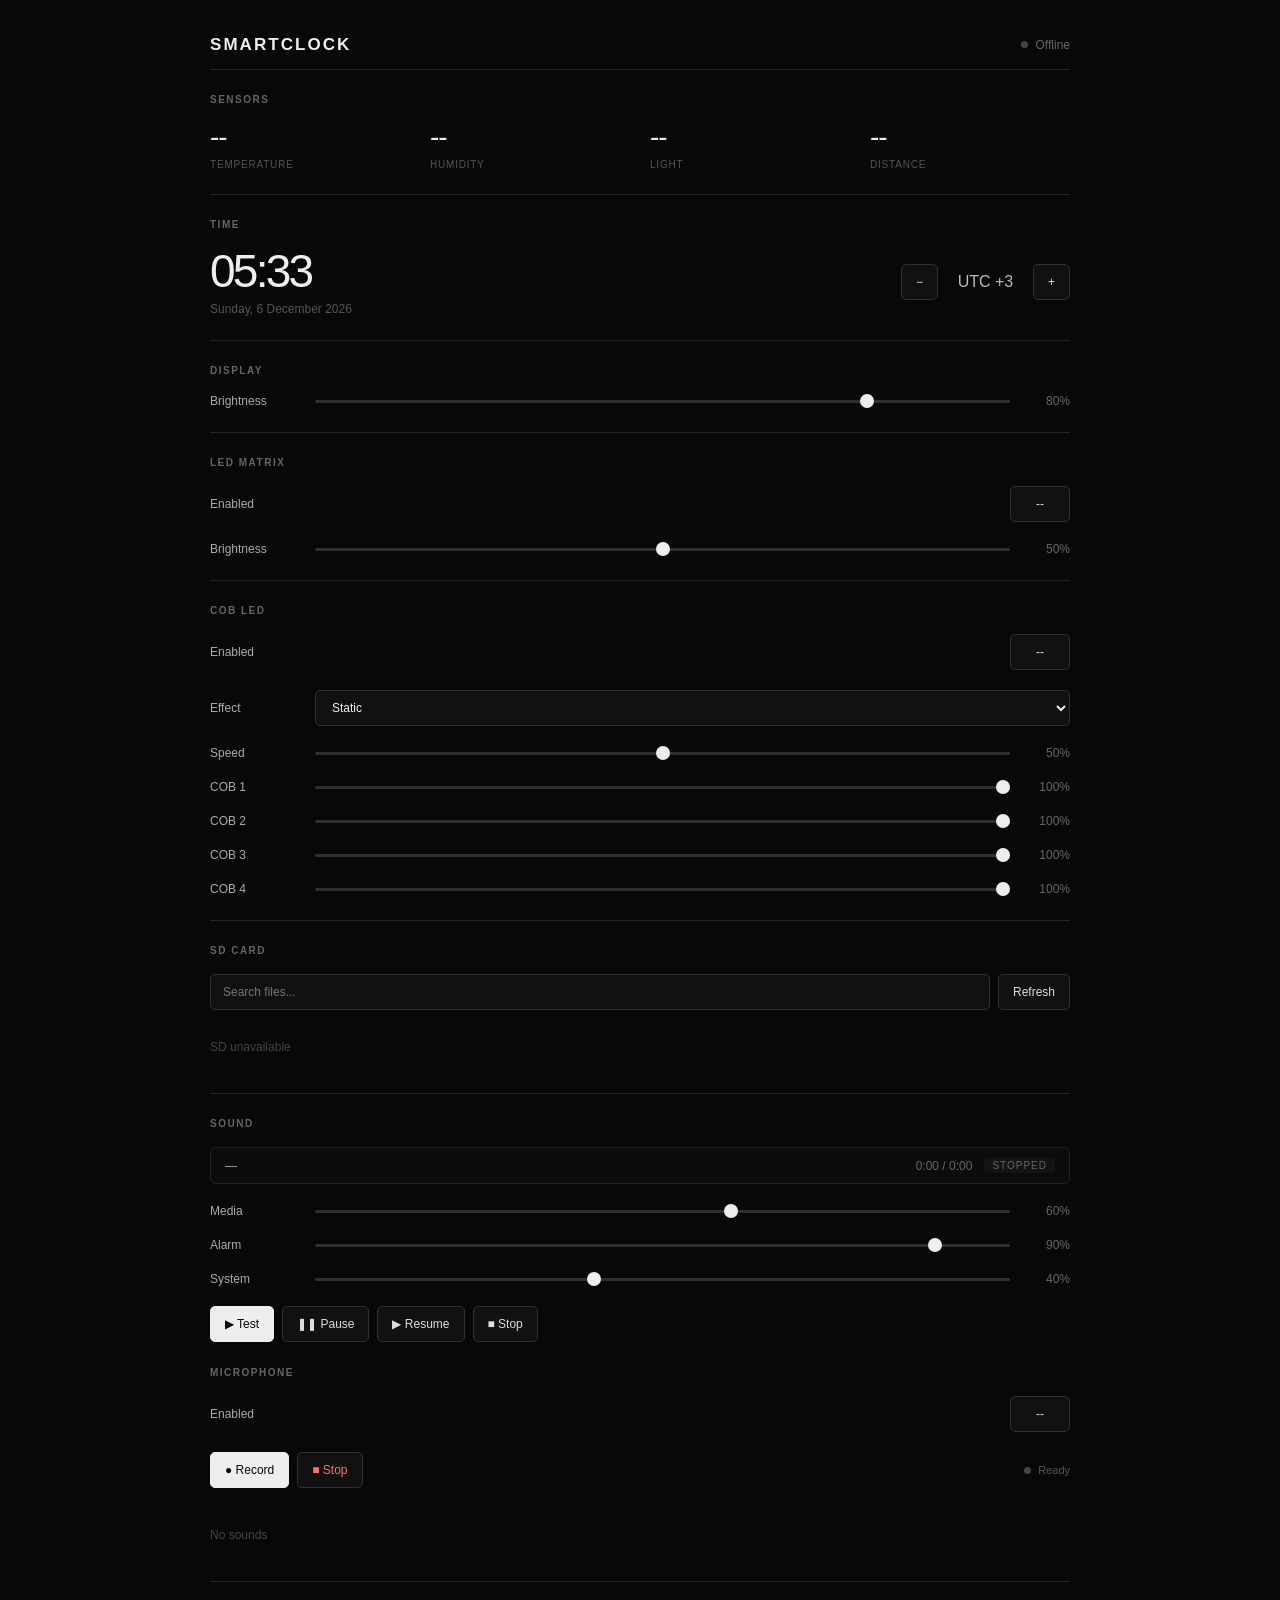
==== data/index.html @ a80a5d84 "выф" ====
<!DOCTYPE html>
<html lang="ru">

<head>
    <meta charset="UTF-8">
    <meta name="viewport" content="width=device-width, initial-scale=1.0">
    <title>SmartClock</title>

    <style>
        * { box-sizing: border-box; }

        html, body {
            margin: 0;
            padding: 0;
            min-height: 100%;
            background: #080808;
            color: #eee;
            font-family: Arial, Helvetica, sans-serif;
        }

        body { min-height: 100vh; }

        .page {
            width: 100%;
            max-width: 900px;
            margin: 0 auto;
            padding: 20px 20px 50px;
        }

        /* HEADER */

        .header {
            height: 50px;
            display: flex;
            align-items: center;
            justify-content: space-between;
            border-bottom: 1px solid #242424;
        }

        .logo {
            font-size: 17px;
            font-weight: 600;
            letter-spacing: 0.12em;
        }

        .connection {
            display: flex;
            align-items: center;
            gap: 8px;
            color: #666;
            font-size: 12px;
        }

        .connection-dot {
            width: 7px;
            height: 7px;
            border-radius: 50%;
            background: #444;
            transition: background 0.2s;
        }

        .connection-dot.online { background: #54d88a; }

        /* SECTIONS */

        .section {
            padding: 24px 0;
            border-bottom: 1px solid #242424;
        }

        .section-title {
            margin-bottom: 18px;
            color: #666;
            font-size: 10px;
            font-weight: 600;
            letter-spacing: 0.15em;
            text-transform: uppercase;
        }

        /* SENSORS */

        .sensors {
            display: grid;
            grid-template-columns: repeat(4, 1fr);
            gap: 20px;
        }

        .sensor-value {
            font-size: 28px;
            line-height: 1;
            font-weight: 400;
            letter-spacing: -0.04em;
        }

        .sensor-label {
            margin-top: 8px;
            color: #555;
            font-size: 10px;
            letter-spacing: 0.08em;
            text-transform: uppercase;
        }

        /* TIME */

        .time-container {
            display: flex;
            align-items: center;
            justify-content: space-between;
            gap: 30px;
        }

        .time {
            font-size: 46px;
            line-height: 1;
            font-weight: 300;
            letter-spacing: -0.06em;
        }

        .date {
            margin-top: 8px;
            color: #555;
            font-size: 12px;
        }

        .timezone {
            display: flex;
            align-items: center;
            gap: 10px;
        }

        .timezone-value {
            width: 75px;
            text-align: center;
            font-size: 16px;
            color: #bbb;
        }

        /* BUTTONS */

        button {
            height: 36px;
            padding: 0 14px;
            border: 1px solid #303030;
            border-radius: 5px;
            background: #111;
            color: #ddd;
            font-size: 12px;
            cursor: pointer;
            transition: background 0.15s, border-color 0.15s;
        }

        button:hover { background: #181818; border-color: #444; }
        button:active { background: #222; }

        button.primary {
            background: #eee;
            border-color: #eee;
            color: #080808;
        }
        button.primary:hover { background: #d4d4d4; }

        button.danger { color: #ff7070; }

        button.toggle {
            min-width: 60px;
        }

        button.toggle.on {
            background: #1e3a24;
            border-color: #2c5a37;
            color: #7fe0a3;
        }

        /* RANGE */

        .range-row {
            display: flex;
            align-items: center;
            gap: 15px;
            margin-bottom: 20px;
        }

        .range-row:last-child { margin-bottom: 0; }

        .range-label {
            width: 90px;
            flex-shrink: 0;
            color: #aaa;
            font-size: 12px;
        }

        .range-value {
            width: 45px;
            text-align: right;
            color: #666;
            font-size: 12px;
        }

        input[type="range"] {
            flex: 1;
            width: 100%;
            height: 3px;
            margin: 0;
            padding: 0;
            appearance: none;
            -webkit-appearance: none;
            background: #303030;
            border-radius: 2px;
            outline: none;
        }

        input[type="range"]::-webkit-slider-thumb {
            appearance: none;
            -webkit-appearance: none;
            width: 14px;
            height: 14px;
            border: none;
            border-radius: 50%;
            background: #eee;
            cursor: pointer;
        }

        input[type="range"]::-moz-range-thumb {
            width: 14px;
            height: 14px;
            border: none;
            border-radius: 50%;
            background: #eee;
            cursor: pointer;
        }

        /* SELECT */

        select {
            flex: 1;
            height: 36px;
            padding: 0 12px;
            border: 1px solid #303030;
            border-radius: 5px;
            outline: none;
            background: #111;
            color: #eee;
            font-size: 12px;
            cursor: pointer;
        }

        select:hover { border-color: #444; }
        select:focus { border-color: #555; }

        /* SWITCH ROW */

        .switch-row {
            display: flex;
            align-items: center;
            justify-content: space-between;
            margin-bottom: 20px;
        }

        .switch-label {
            color: #aaa;
            font-size: 12px;
        }

        /* SD */

        .sd-search {
            display: flex;
            gap: 8px;
            margin-bottom: 15px;
        }

        input[type="text"] {
            flex: 1;
            height: 36px;
            padding: 0 12px;
            border: 1px solid #303030;
            border-radius: 5px;
            outline: none;
            background: #111;
            color: #eee;
            font-size: 12px;
        }

        input[type="text"]:focus { border-color: #555; }

        .file-list {
            max-height: 320px;
            overflow-y: auto;
        }

        .file {
            display: flex;
            align-items: center;
            justify-content: space-between;
            min-height: 38px;
            border-bottom: 1px solid #181818;
        }
        .file:last-child { border-bottom: none; }

        .file-path {
            overflow: hidden;
            text-overflow: ellipsis;
            white-space: nowrap;
            color: #aaa;
            font-size: 12px;
        }

        .file-size {
            flex-shrink: 0;
            margin-left: 10px;
            color: #444;
            font-size: 10px;
        }

        /* SOUND */

        .sound-buttons {
            display: flex;
            align-items: center;
            gap: 8px;
            margin-bottom: 25px;
        }

        .record-status {
            display: flex;
            align-items: center;
            margin-left: auto;
            color: #555;
            font-size: 11px;
        }

        .record-dot {
            width: 7px;
            height: 7px;
            margin-right: 7px;
            border-radius: 50%;
            background: #444;
        }

        .record-status.recording { color: #ff6b6b; }
        .record-status.recording .record-dot { background: #ff4d4d; }

        .audio-list {
            display: flex;
            flex-direction: column;
        }

        .audio-row {
            display: flex;
            align-items: center;
            gap: 10px;
            min-height: 45px;
            border-bottom: 1px solid #181818;
        }

        .audio-name {
            flex: 1;
            overflow: hidden;
            text-overflow: ellipsis;
            white-space: nowrap;
            color: #aaa;
            font-size: 12px;
        }

        .audio-play {
            width: 38px;
            padding: 0;
        }

        /* PLAYER STATUS */

        .player-status {
            display: flex;
            align-items: center;
            justify-content: space-between;
            margin-bottom: 20px;
            padding: 10px 14px;
            border: 1px solid #222;
            border-radius: 5px;
            background: #0c0c0c;
            font-size: 12px;
        }

        .player-track {
            flex: 1;
            overflow: hidden;
            text-overflow: ellipsis;
            white-space: nowrap;
            color: #aaa;
        }

        .player-time {
            flex-shrink: 0;
            margin-left: 12px;
            color: #666;
            font-variant-numeric: tabular-nums;
        }

        .player-state {
            flex-shrink: 0;
            margin-left: 12px;
            padding: 2px 8px;
            border-radius: 3px;
            font-size: 10px;
            text-transform: uppercase;
            letter-spacing: 0.1em;
        }

        .player-state.playing    { color: #7fe0a3; background: #16281b; }
        .player-state.paused     { color: #ffd479; background: #2a2415; }
        .player-state.fading_out { color: #ff9b6b; background: #2a1d15; }
        .player-state.stopped    { color: #666;    background: #141414; }

        /* EMPTY */

        .empty {
            padding: 15px 0;
            color: #444;
            font-size: 12px;
        }

        /* MESSAGE */

        .message {
            position: fixed;
            left: 50%;
            bottom: 20px;
            z-index: 100;
            transform: translate(-50%, 20px);
            padding: 9px 14px;
            border: 1px solid #303030;
            border-radius: 5px;
            background: #111;
            color: #ccc;
            font-size: 12px;
            opacity: 0;
            pointer-events: none;
            transition: opacity 0.2s, transform 0.2s;
        }

        .message.show {
            opacity: 1;
            transform: translate(-50%, 0);
        }

        /* MOBILE */

        @media (max-width: 650px) {
            .page { padding: 15px 15px 40px; }
            .sensors { grid-template-columns: repeat(2, 1fr); gap: 22px; }
            .time-container {
                align-items: flex-start;
                flex-direction: column;
                gap: 20px;
            }
            .timezone { width: 100%; }
            .timezone-value { flex: 1; }
            .time { font-size: 40px; }
        }

        @media (max-width: 400px) {
            .sensor-value { font-size: 25px; }
        }
    </style>
</head>

<body>

<div class="page">

    <!-- HEADER -->
    <header class="header">
        <div class="logo">SMARTCLOCK</div>
        <div class="connection">
            <span id="connectionDot" class="connection-dot"></span>
            <span id="connectionText">Connecting</span>
        </div>
    </header>

    <!-- SENSORS -->
    <section class="section">
        <div class="section-title">Sensors</div>
        <div class="sensors">
            <div>
                <div id="temperature" class="sensor-value">--</div>
                <div class="sensor-label">Temperature</div>
            </div>
            <div>
                <div id="humidity" class="sensor-value">--</div>
                <div class="sensor-label">Humidity</div>
            </div>
            <div>
                <div id="light" class="sensor-value">--</div>
                <div class="sensor-label">Light</div>
            </div>
            <div>
                <div id="distance" class="sensor-value">--</div>
                <div class="sensor-label">Distance</div>
            </div>
        </div>
    </section>

    <!-- TIME -->
    <section class="section">
        <div class="section-title">Time</div>
        <div class="time-container">
            <div>
                <div id="time" class="time">--:--</div>
                <div id="date" class="date">---</div>
            </div>
            <div class="timezone">
                <button onclick="changeTimezone(-1)">−</button>
                <div id="timezone" class="timezone-value">UTC +3</div>
                <button onclick="changeTimezone(1)">+</button>
            </div>
        </div>
    </section>

    <!-- DISPLAY -->
    <section class="section">
        <div class="section-title">Display</div>

        <div class="range-row">
            <div class="range-label">Brightness</div>
            <input id="brightness"
                   type="range" min="0" max="100" value="80"
                   oninput="changeBrightness(this.value)">
            <div id="brightness_value" class="range-value">80%</div>
        </div>
    </section>

    <!-- LED MATRIX -->
    <section class="section">
        <div class="section-title">LED Matrix</div>

        <div class="switch-row">
            <div class="switch-label">Enabled</div>
            <button id="mx_on" class="toggle" onclick="toggleMatrix()">--</button>
        </div>

        <div class="range-row">
            <div class="range-label">Brightness</div>
            <input id="mx_br" type="range" min="0" max="100" value="50"
                   oninput="changeMatrixBrightness(this.value)">
            <div id="mx_br_value" class="range-value">50%</div>
        </div>
    </section>

    <!-- COB LED -->
    <section class="section">
        <div class="section-title">COB LED</div>

        <div class="switch-row">
            <div class="switch-label">Enabled</div>
            <button id="cob_on" class="toggle" onclick="toggleCob()">--</button>
        </div>

        <div class="range-row">
            <div class="range-label">Effect</div>
            <select id="cob_eff" onchange="changeCobEffect(this.value)">
                <option value="0">Static</option>
                <option value="1">Breath</option>
                <option value="2">Strobe</option>
                <option value="3">Wave</option>
            </select>
        </div>

        <div class="range-row">
            <div class="range-label">Speed</div>
            <input id="cob_spd" type="range" min="0" max="100" value="50"
                   oninput="changeCobSpeed(this.value)">
            <div id="cob_spd_value" class="range-value">50%</div>
        </div>

        <div class="range-row">
            <div class="range-label">COB 1</div>
            <input id="cob1" type="range" min="0" max="100" value="100"
                   oninput="changeCobBrightness(1, this.value)">
            <div id="cob1_value" class="range-value">100%</div>
        </div>

        <div class="range-row">
            <div class="range-label">COB 2</div>
            <input id="cob2" type="range" min="0" max="100" value="100"
                   oninput="changeCobBrightness(2, this.value)">
            <div id="cob2_value" class="range-value">100%</div>
        </div>

        <div class="range-row">
            <div class="range-label">COB 3</div>
            <input id="cob3" type="range" min="0" max="100" value="100"
                   oninput="changeCobBrightness(3, this.value)">
            <div id="cob3_value" class="range-value">100%</div>
        </div>

        <div class="range-row">
            <div class="range-label">COB 4</div>
            <input id="cob4" type="range" min="0" max="100" value="100"
                   oninput="changeCobBrightness(4, this.value)">
            <div id="cob4_value" class="range-value">100%</div>
        </div>
    </section>

    <!-- SD -->
    <section class="section">
        <div class="section-title">SD Card</div>

        <div class="sd-search">
            <input id="searchInput" type="text" placeholder="Search files..."
                   oninput="filterFiles()">
            <button onclick="loadSD()">Refresh</button>
        </div>

        <div id="fileList" class="file-list">
            <div class="empty">Loading...</div>
        </div>
    </section>

    <!-- SOUND -->
    <section class="section">
        <div class="section-title">Sound</div>

        <div class="player-status">
            <div id="playerTrack" class="player-track">—</div>
            <div id="playerTime"  class="player-time">0:00 / 0:00</div>
            <div id="playerState" class="player-state stopped">stopped</div>
        </div>

        <div class="range-row">
            <div class="range-label">Media</div>
            <input id="vol_media" type="range" min="0" max="100" value="60"
                   oninput="changeVolume('vol_media', this.value)">
            <div id="vol_media_value" class="range-value">60%</div>
        </div>

        <div class="range-row">
            <div class="range-label">Alarm</div>
            <input id="vol_alarm" type="range" min="0" max="100" value="90"
                   oninput="changeVolume('vol_alarm', this.value)">
            <div id="vol_alarm_value" class="range-value">90%</div>
        </div>

        <div class="range-row">
            <div class="range-label">System</div>
            <input id="vol_system" type="range" min="0" max="100" value="40"
                   oninput="changeVolume('vol_system', this.value)">
            <div id="vol_system_value" class="range-value">40%</div>
        </div>

        <div class="sound-buttons" style="margin-top: 20px;">
            <button class="primary" onclick="playSelectedSound()">▶ Test</button>
            <button onclick="pauseSound()">❚❚ Pause</button>
            <button onclick="resumeSound()">▶ Resume</button>
            <button onclick="stopSound()">■ Stop</button>
        </div>

        <div class="section-title">Microphone</div>

        <div class="switch-row">
            <div class="switch-label">Enabled</div>
            <button id="mic_on" class="toggle" onclick="toggleMic()">--</button>
        </div>

        <div class="sound-buttons">
            <button class="primary" onclick="startRecording()">● Record</button>
            <button class="danger" onclick="stopRecording()">■ Stop</button>

            <div id="recordStatus" class="record-status">
                <span class="record-dot"></span>
                <span id="recordText">Ready</span>
            </div>
        </div>

        <div id="audioList" class="audio-list">
            <div class="empty">No sounds</div>
        </div>
    </section>

</div>

<div id="message" class="message">OK</div>

<script>
/* =============================================================
   STATE
   ============================================================= */

let files = [];
let timezoneOffset = 3;
let selectedSound = null;
let messageTimer = null;

/* =============================================================
   MESSAGE
   ============================================================= */

function showMessage(text) {
    const el = document.getElementById("message");
    el.textContent = text;
    el.classList.add("show");

    clearTimeout(messageTimer);
    messageTimer = setTimeout(() => el.classList.remove("show"), 1800);
}

/* =============================================================
   CONNECTION
   ============================================================= */

function setConnection(online) {
    const dot  = document.getElementById("connectionDot");
    const text = document.getElementById("connectionText");

    if (online) {
        dot.classList.add("online");
        text.textContent = "Online";
    } else {
        dot.classList.remove("online");
        text.textContent = "Offline";
    }
}

/* =============================================================
   GENERIC API
   ============================================================= */

async function setParam(name, value) {
    try {
        const r = await fetch("/api/param", {
            method: "POST",
            headers: { "Content-Type": "application/json" },
            body: JSON.stringify({ param: name, value: Number(value) })
        });

        if (!r.ok) throw new Error();
        setConnection(true);
        return true;
    } catch (e) {
        setConnection(false);
        showMessage("Error: " + name);
        return false;
    }
}

async function loadParams() {
    try {
        const r = await fetch("/api/params", { cache: "no-store" });
        if (!r.ok) throw new Error();

        const p = await r.json();

        // Display
        setRange("brightness", p.brightness, "brightness_value");

        // Matrix
        applyToggle("mx_on", p.mx_on);
        setRange("mx_br", p.mx_br, "mx_br_value");

        // COB
        applyToggle("cob_on", p.cob_on);
        [1, 2, 3, 4].forEach(i => {
            setRange("cob" + i, p["cob" + i], "cob" + i + "_value");
        });

        const effSel = document.getElementById("cob_eff");
        if (effSel && p.cob_eff !== undefined) {
            effSel.value = p.cob_eff;
        }

        setRange("cob_spd", p.cob_spd, "cob_spd_value");

        // Volume streams
        setRange("vol_media",  p.vol_media,  "vol_media_value");
        setRange("vol_alarm",  p.vol_alarm,  "vol_alarm_value");
        setRange("vol_system", p.vol_system, "vol_system_value");

        // Mic
        applyToggle("mic_on", p.mic_on);

        // Timezone
        if (p.utc !== undefined) {
            timezoneOffset = p.utc;
            renderTimezone();
        }

        setConnection(true);
    } catch (e) {
        setConnection(false);
    }
}

function setRange(id, value, valueId) {
    const el = document.getElementById(id);
    if (!el || value === undefined) return;
    el.value = value;
    if (valueId) {
        const v = document.getElementById(valueId);
        if (v) v.textContent = value + "%";
    }
}

function applyToggle(id, value) {
    const el = document.getElementById(id);
    if (!el) return;

    const on = value === 1 || value === true;
    el.classList.toggle("on", on);
    el.textContent = on ? "ON" : "OFF";
}

/* =============================================================
   SENSORS
   ============================================================= */

async function loadSensors() {
    try {
        const r = await fetch("/api/sensors", { cache: "no-store" });
        if (!r.ok) throw new Error();

        const d = await r.json();

        document.getElementById("temperature").textContent =
            Number(d.temperature).toFixed(1) + "°";
        document.getElementById("humidity").textContent =
            Number(d.humidity).toFixed(0) + "%";
        document.getElementById("light").textContent =
            Number(d.light).toFixed(0);
        document.getElementById("distance").textContent =
            Number(d.distance).toFixed(0) + " cm";

        setConnection(true);
    } catch (e) {
        setConnection(false);
    }
}

/* =============================================================
   TIME
   ============================================================= */

function updateTime() {
    const now = new Date();

    const hours   = String(now.getHours()).padStart(2, "0");
    const minutes = String(now.getMinutes()).padStart(2, "0");

    document.getElementById("time").textContent = hours + ":" + minutes;

    const days = ["Sunday","Monday","Tuesday","Wednesday","Thursday","Friday","Saturday"];
    const months = ["January","February","March","April","May","June",
                    "July","August","September","October","November","December"];

    document.getElementById("date").textContent =
        days[now.getDay()] + ", " +
        now.getDate() + " " +
        months[now.getMonth()] + " " +
        now.getFullYear();
}

/* =============================================================
   TIMEZONE
   ============================================================= */

function renderTimezone() {
    const sign = timezoneOffset >= 0 ? "+" : "";
    document.getElementById("timezone").textContent =
        "UTC " + sign + timezoneOffset;
}

async function changeTimezone(delta) {
    let value = timezoneOffset + delta;
    if (value < -12) value = -12;
    if (value > 14)  value = 14;

    timezoneOffset = value;
    renderTimezone();

    const ok = await setParam("utc", value);
    showMessage(ok ? "Timezone changed" : "Timezone error");
}

/* =============================================================
   DISPLAY BRIGHTNESS
   ============================================================= */

async function changeBrightness(value) {
    document.getElementById("brightness_value").textContent =
        value + "%";
    await setParam("brightness", value);
}

/* =============================================================
   MATRIX
   ============================================================= */

async function toggleMatrix() {
    const el = document.getElementById("mx_on");
    const currentlyOn = el.classList.contains("on");
    const newState = currentlyOn ? 0 : 1;

    applyToggle("mx_on", newState);

    const ok = await setParam("mx_on", newState);
    if (!ok) applyToggle("mx_on", currentlyOn ? 1 : 0);
}

async function changeMatrixBrightness(value) {
    document.getElementById("mx_br_value").textContent = value + "%";
    await setParam("mx_br", value);
}

/* =============================================================
   COB
   ============================================================= */

async function toggleCob() {
    const el = document.getElementById("cob_on");
    const currentlyOn = el.classList.contains("on");
    const newState = currentlyOn ? 0 : 1;

    applyToggle("cob_on", newState);

    const ok = await setParam("cob_on", newState);
    if (!ok) applyToggle("cob_on", currentlyOn ? 1 : 0);
}

async function changeCobEffect(value) {
    await setParam("cob_eff", value);
    showMessage("Effect changed");
}

async function changeCobSpeed(value) {
    document.getElementById("cob_spd_value").textContent = value + "%";
    await setParam("cob_spd", value);
}

async function changeCobBrightness(index, value) {
    document.getElementById("cob" + index + "_value").textContent =
        value + "%";
    await setParam("cob" + index, value);
}

/* =============================================================
   VOLUME (streams)
   ============================================================= */

async function changeVolume(name, value) {
    document.getElementById(name + "_value").textContent = value + "%";
    await setParam(name, value);
}

/* =============================================================
   MICROPHONE
   ============================================================= */

async function toggleMic() {
    const el = document.getElementById("mic_on");
    const currentlyOn = el.classList.contains("on");
    const newState = currentlyOn ? 0 : 1;

    applyToggle("mic_on", newState);

    const ok = await setParam("mic_on", newState);
    if (!ok) applyToggle("mic_on", currentlyOn ? 1 : 0);
}

/* =============================================================
   SD CARD
   ============================================================= */

async function loadSD() {
    const list = document.getElementById("fileList");
    list.innerHTML = '<div class="empty">Loading...</div>';

    try {
        const r = await fetch("/api/sd", { cache: "no-store" });
        if (!r.ok) throw new Error();

        const data = await r.json();
        files = Array.isArray(data.files) ? data.files : [];

        renderFiles();
        renderAudioFiles();
        setConnection(true);
    } catch (e) {
        list.innerHTML = '<div class="empty">SD unavailable</div>';
    }
}

function filterFiles() {
    renderFiles();
}

function renderFiles() {
    const list  = document.getElementById("fileList");
    const input = document.getElementById("searchInput");
    const query = input.value.toLowerCase().trim();

    const filtered = files.filter(f =>
        String(f.path).toLowerCase().includes(query)
    );

    if (filtered.length === 0) {
        list.innerHTML = '<div class="empty">No files</div>';
        return;
    }

    list.innerHTML = "";

    filtered.forEach(f => {
        const row  = document.createElement("div");
        row.className = "file";

        const path = document.createElement("div");
        path.className = "file-path";
        path.textContent = f.path;

        const size = document.createElement("div");
        size.className = "file-size";
        size.textContent = f.type === "dir"
            ? "DIR"
            : formatSize(Number(f.size || 0));

        row.appendChild(path);
        row.appendChild(size);
        list.appendChild(row);
    });
}

function formatSize(bytes) {
    if (bytes < 1024) return bytes + " B";
    if (bytes < 1024 * 1024) return (bytes / 1024).toFixed(1) + " KB";
    return (bytes / 1024 / 1024).toFixed(1) + " MB";
}

/* =============================================================
   AUDIO FILES
   ============================================================= */

function renderAudioFiles() {
    const list = document.getElementById("audioList");

    const audioFiles = files.filter(f => {
        if (f.type === "dir") return false;
        const p = String(f.path).toLowerCase();
        return p.endsWith(".wav") || p.endsWith(".mp3");
    });

    if (audioFiles.length === 0) {
        list.innerHTML = '<div class="empty">No sounds</div>';
        return;
    }

    list.innerHTML = "";

    audioFiles.forEach(f => {
        const row = document.createElement("div");
        row.className = "audio-row";

        const name = document.createElement("div");
        name.className = "audio-name";
        name.textContent = f.path;

        const btn = document.createElement("button");
        btn.className = "audio-play";
        btn.textContent = "▶";
        btn.onclick = () => playSound(f.path);

        row.appendChild(name);
        row.appendChild(btn);
        list.appendChild(row);
    });
}

/* =============================================================
   PLAYER
   ============================================================= */

async function playSound(path, stream = "media") {
    selectedSound = path;

    try {
        const r = await fetch("/api/audio/play", {
            method: "POST",
            headers: { "Content-Type": "application/json" },
            body: JSON.stringify({
                path,
                stream,
                volume:   100,
                fade_in:  500,
                fade_out: 1000,
                curve:    "linear"
            })
        });

        if (!r.ok) throw new Error();
        showMessage("Playing");
        updatePlayerStatus();
    } catch (e) {
        showMessage("Playback error");
    }
}

async function playSelectedSound() {
    if (selectedSound) {
        await playSound(selectedSound);
        return;
    }

    const wav = files.find(f =>
        f.type !== "dir" &&
        String(f.path).toLowerCase().endsWith(".wav")
    );

    if (!wav) {
        showMessage("No WAV files");
        return;
    }

    await playSound(wav.path);
}

async function pauseSound() {
    try {
        const r = await fetch("/api/audio/pause", { method: "POST" });
        if (!r.ok) throw new Error();
        showMessage("Paused");
        updatePlayerStatus();
    } catch (e) {
        showMessage("Pause error");
    }
}

async function resumeSound() {
    try {
        const r = await fetch("/api/audio/resume", { method: "POST" });
        if (!r.ok) throw new Error();
        showMessage("Resumed");
        updatePlayerStatus();
    } catch (e) {
        showMessage("Resume error");
    }
}

async function stopSound() {
    try {
        const r = await fetch("/api/audio/stop", {
            method: "POST",
            headers: { "Content-Type": "application/json" },
            body: JSON.stringify({ fade_out: 800 })
        });

        if (!r.ok) throw new Error();
        showMessage("Playback stopped");
        updatePlayerStatus();
    } catch (e) {
        showMessage("Stop error");
    }
}

/* =============================================================
   PLAYER STATUS
   ============================================================= */

function formatTime(ms) {
    const total = Math.floor(ms / 1000);
    const m = Math.floor(total / 60);
    const s = total % 60;
    return m + ":" + String(s).padStart(2, "0");
}

async function updatePlayerStatus() {
    try {
        const r = await fetch("/api/audio/status", { cache: "no-store" });
        if (!r.ok) throw new Error();

        const s = await r.json();

        const trackEl = document.getElementById("playerTrack");
        const timeEl  = document.getElementById("playerTime");
        const stateEl = document.getElementById("playerState");

        trackEl.textContent = s.path && s.path.length ? s.path : "—";

        timeEl.textContent =
            formatTime(s.position || 0) + " / " +
            formatTime(s.duration || 0);

        const state = s.state || "stopped";
        stateEl.textContent = state;
        stateEl.className   = "player-state " + state;
    } catch (e) {
        // молча
    }
}

/* =============================================================
   RECORD (placeholder)
   ============================================================= */

async function startRecording() {
    try {
        const r = await fetch("/api/audio/record/start", { method: "POST" });
        if (!r.ok) throw new Error();

        document.getElementById("recordStatus").classList.add("recording");
        document.getElementById("recordText").textContent = "Recording";
        showMessage("Recording started");
    } catch (e) {
        showMessage("Microphone error");
    }
}

async function stopRecording() {
    try {
        const r = await fetch("/api/audio/record/stop", { method: "POST" });
        if (!r.ok) throw new Error();

        document.getElementById("recordStatus").classList.remove("recording");
        document.getElementById("recordText").textContent = "Ready";
        showMessage("Recording saved");

        setTimeout(loadSD, 500);
    } catch (e) {
        showMessage("Recording error");
    }
}

/* =============================================================
   INIT
   ============================================================= */

renderTimezone();
updateTime();
loadSensors();
loadSD();
loadParams();
updatePlayerStatus();

setInterval(updateTime, 1000);
setInterval(loadSensors, 2000);
setInterval(updatePlayerStatus, 500);
</script>

</body>
</html>
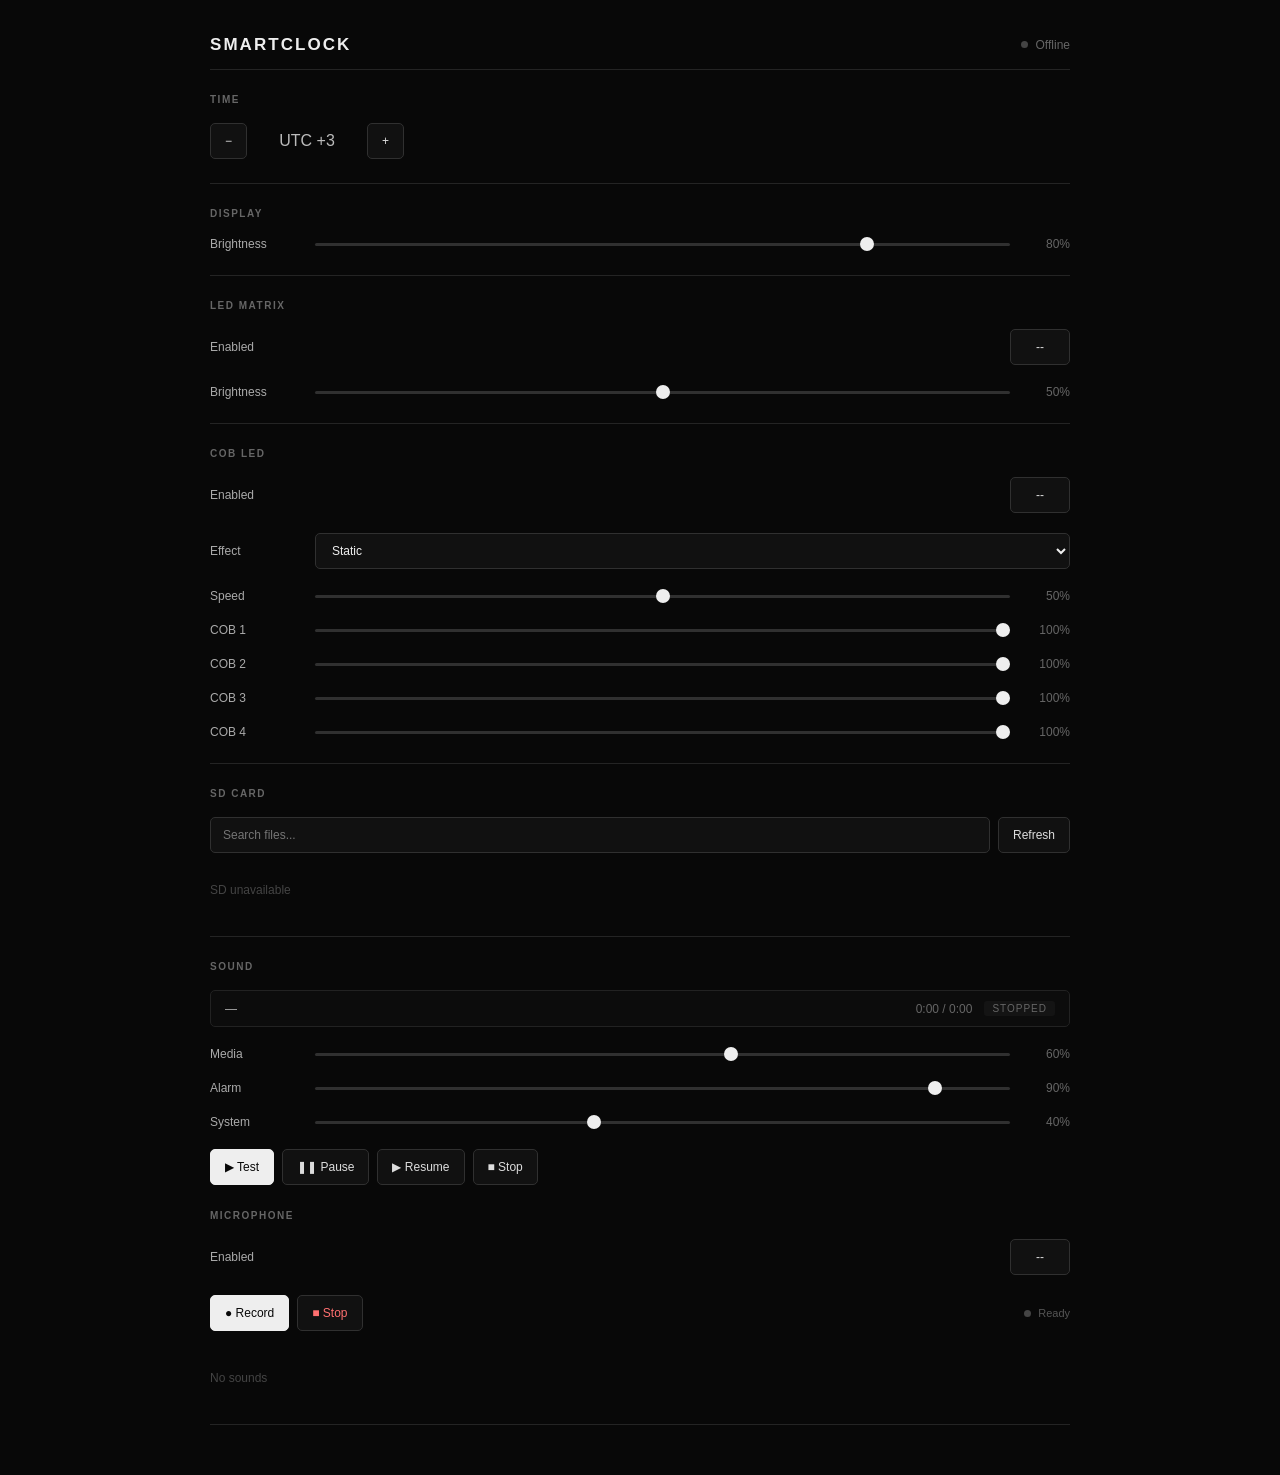
==== commit 27732b69: "аывыва" ====
--- a/data/index.html
+++ b/data/index.html
@@ -1,1246 +1,2549 @@
 <!DOCTYPE html>
 <html lang="ru">
-
 <head>
-    <meta charset="UTF-8">
-    <meta name="viewport" content="width=device-width, initial-scale=1.0">
-    <title>SmartClock</title>
-
-    <style>
-        * { box-sizing: border-box; }
-
-        html, body {
-            margin: 0;
-            padding: 0;
-            min-height: 100%;
-            background: #080808;
-            color: #eee;
-            font-family: Arial, Helvetica, sans-serif;
+<meta charset="UTF-8">
+<meta name="viewport" content="width=device-width, initial-scale=1.0">
+
+<title>SmartClock</title>
+
+<style>
+* {
+    box-sizing: border-box;
+}
+
+html,
+body {
+    margin: 0;
+    padding: 0;
+    min-height: 100%;
+    background: #080808;
+    color: #eee;
+    font-family: Arial, Helvetica, sans-serif;
+}
+
+body {
+    min-height: 100vh;
+}
+
+.page {
+    width: 100%;
+    max-width: 900px;
+    margin: 0 auto;
+    padding: 20px 20px 50px;
+}
+
+/* ============================================================
+   HEADER
+   ============================================================ */
+
+.header {
+    height: 50px;
+    display: flex;
+    align-items: center;
+    justify-content: space-between;
+    border-bottom: 1px solid #242424;
+}
+
+.logo {
+    font-size: 17px;
+    font-weight: 600;
+    letter-spacing: 0.12em;
+}
+
+.connection {
+    display: flex;
+    align-items: center;
+    gap: 8px;
+    color: #666;
+    font-size: 12px;
+}
+
+.connection-dot {
+    width: 7px;
+    height: 7px;
+    border-radius: 50%;
+    background: #444;
+}
+
+.connection-dot.online {
+    background: #54d88a;
+}
+
+/* ============================================================
+   SECTIONS
+   ============================================================ */
+
+.section {
+    padding: 24px 0;
+    border-bottom: 1px solid #242424;
+}
+
+.section-title {
+    margin-bottom: 18px;
+    color: #666;
+    font-size: 10px;
+    font-weight: 600;
+    letter-spacing: 0.15em;
+    text-transform: uppercase;
+}
+
+/* ============================================================
+   TIMEZONE
+   ============================================================ */
+
+.timezone {
+    display: flex;
+    align-items: center;
+    gap: 10px;
+    max-width: 300px;
+}
+
+.timezone-value {
+    width: 100px;
+    text-align: center;
+    font-size: 16px;
+    color: #bbb;
+}
+
+/* ============================================================
+   BUTTONS
+   ============================================================ */
+
+button {
+    height: 36px;
+    padding: 0 14px;
+    border: 1px solid #303030;
+    border-radius: 5px;
+    background: #111;
+    color: #ddd;
+    font-size: 12px;
+    cursor: pointer;
+    transition:
+        background 0.1s,
+        border-color 0.1s;
+}
+
+button:hover {
+    background: #181818;
+    border-color: #444;
+}
+
+button:active {
+    background: #222;
+}
+
+button.primary {
+    background: #eee;
+    border-color: #eee;
+    color: #080808;
+}
+
+button.primary:hover {
+    background: #d4d4d4;
+}
+
+button.danger {
+    color: #ff7070;
+}
+
+button.toggle {
+    min-width: 60px;
+}
+
+button.toggle.on {
+    background: #1e3a24;
+    border-color: #2c5a37;
+    color: #7fe0a3;
+}
+
+/* ============================================================
+   RANGE
+   ============================================================ */
+
+.range-row {
+    display: flex;
+    align-items: center;
+    gap: 15px;
+    margin-bottom: 20px;
+}
+
+.range-row:last-child {
+    margin-bottom: 0;
+}
+
+.range-label {
+    width: 90px;
+    flex-shrink: 0;
+    color: #aaa;
+    font-size: 12px;
+}
+
+.range-value {
+    width: 45px;
+    text-align: right;
+    color: #666;
+    font-size: 12px;
+    font-variant-numeric: tabular-nums;
+}
+
+input[type="range"] {
+    flex: 1;
+    width: 100%;
+    height: 3px;
+    margin: 0;
+    padding: 0;
+    appearance: none;
+    -webkit-appearance: none;
+    background: #303030;
+    border-radius: 2px;
+    outline: none;
+}
+
+input[type="range"]::-webkit-slider-thumb {
+    appearance: none;
+    -webkit-appearance: none;
+    width: 14px;
+    height: 14px;
+    border: none;
+    border-radius: 50%;
+    background: #eee;
+    cursor: pointer;
+}
+
+input[type="range"]::-moz-range-thumb {
+    width: 14px;
+    height: 14px;
+    border: none;
+    border-radius: 50%;
+    background: #eee;
+    cursor: pointer;
+}
+
+/* ============================================================
+   SELECT
+   ============================================================ */
+
+select {
+    flex: 1;
+    height: 36px;
+    padding: 0 12px;
+    border: 1px solid #303030;
+    border-radius: 5px;
+    outline: none;
+    background: #111;
+    color: #eee;
+    font-size: 12px;
+    cursor: pointer;
+}
+
+select:hover {
+    border-color: #444;
+}
+
+/* ============================================================
+   SWITCH
+   ============================================================ */
+
+.switch-row {
+    display: flex;
+    align-items: center;
+    justify-content: space-between;
+    margin-bottom: 20px;
+}
+
+.switch-label {
+    color: #aaa;
+    font-size: 12px;
+}
+
+/* ============================================================
+   SD
+   ============================================================ */
+
+.sd-search {
+    display: flex;
+    gap: 8px;
+    margin-bottom: 15px;
+}
+
+input[type="text"] {
+    flex: 1;
+    height: 36px;
+    padding: 0 12px;
+    border: 1px solid #303030;
+    border-radius: 5px;
+    outline: none;
+    background: #111;
+    color: #eee;
+    font-size: 12px;
+}
+
+input[type="text"]:focus {
+    border-color: #555;
+}
+
+.file-list {
+    max-height: 320px;
+    overflow-y: auto;
+}
+
+.file {
+    display: flex;
+    align-items: center;
+    justify-content: space-between;
+    min-height: 38px;
+    border-bottom: 1px solid #181818;
+}
+
+.file:last-child {
+    border-bottom: none;
+}
+
+.file-path {
+    overflow: hidden;
+    text-overflow: ellipsis;
+    white-space: nowrap;
+    color: #aaa;
+    font-size: 12px;
+}
+
+.file-size {
+    flex-shrink: 0;
+    margin-left: 10px;
+    color: #444;
+    font-size: 10px;
+}
+
+/* ============================================================
+   SOUND
+   ============================================================ */
+
+.sound-buttons {
+    display: flex;
+    align-items: center;
+    gap: 8px;
+    margin-bottom: 25px;
+}
+
+.record-status {
+    display: flex;
+    align-items: center;
+    margin-left: auto;
+    color: #555;
+    font-size: 11px;
+}
+
+.record-dot {
+    width: 7px;
+    height: 7px;
+    margin-right: 7px;
+    border-radius: 50%;
+    background: #444;
+}
+
+.record-status.recording {
+    color: #ff6b6b;
+}
+
+.record-status.recording .record-dot {
+    background: #ff4d4d;
+}
+
+.audio-list {
+    display: flex;
+    flex-direction: column;
+}
+
+.audio-row {
+    display: flex;
+    align-items: center;
+    gap: 10px;
+    min-height: 45px;
+    border-bottom: 1px solid #181818;
+}
+
+.audio-name {
+    flex: 1;
+    overflow: hidden;
+    text-overflow: ellipsis;
+    white-space: nowrap;
+    color: #aaa;
+    font-size: 12px;
+}
+
+.audio-play {
+    width: 38px;
+    padding: 0;
+}
+
+/* ============================================================
+   PLAYER
+   ============================================================ */
+
+.player-status {
+    display: flex;
+    align-items: center;
+    justify-content: space-between;
+    margin-bottom: 20px;
+    padding: 10px 14px;
+    border: 1px solid #222;
+    border-radius: 5px;
+    background: #0c0c0c;
+    font-size: 12px;
+}
+
+.player-track {
+    flex: 1;
+    overflow: hidden;
+    text-overflow: ellipsis;
+    white-space: nowrap;
+    color: #aaa;
+}
+
+.player-time {
+    flex-shrink: 0;
+    margin-left: 12px;
+    color: #666;
+    font-variant-numeric: tabular-nums;
+}
+
+.player-state {
+    flex-shrink: 0;
+    margin-left: 12px;
+    padding: 2px 8px;
+    border-radius: 3px;
+    font-size: 10px;
+    text-transform: uppercase;
+    letter-spacing: 0.1em;
+}
+
+.player-state.playing {
+    color: #7fe0a3;
+    background: #16281b;
+}
+
+.player-state.paused {
+    color: #ffd479;
+    background: #2a2415;
+}
+
+.player-state.fading_out {
+    color: #ff9b6b;
+    background: #2a1d15;
+}
+
+.player-state.stopped {
+    color: #666;
+    background: #141414;
+}
+
+/* ============================================================
+   EMPTY
+   ============================================================ */
+
+.empty {
+    padding: 15px 0;
+    color: #444;
+    font-size: 12px;
+}
+
+/* ============================================================
+   MESSAGE
+   ============================================================ */
+
+.message {
+    position: fixed;
+    left: 50%;
+    bottom: 20px;
+    z-index: 100;
+    transform: translate(-50%, 20px);
+    padding: 9px 14px;
+    border: 1px solid #303030;
+    border-radius: 5px;
+    background: #111;
+    color: #ccc;
+    font-size: 12px;
+    opacity: 0;
+    pointer-events: none;
+    transition:
+        opacity 0.15s,
+        transform 0.15s;
+}
+
+.message.show {
+    opacity: 1;
+    transform: translate(-50%, 0);
+}
+
+/* ============================================================
+   MOBILE
+   ============================================================ */
+
+@media (max-width: 650px) {
+
+    .page {
+        padding: 15px 15px 40px;
+    }
+
+    .timezone {
+        max-width: none;
+        width: 100%;
+    }
+
+    .timezone-value {
+        flex: 1;
+    }
+}
+</style>
+</head>
+
+<body>
+
+<div class="page">
+
+<!-- ============================================================
+     HEADER
+     ============================================================ -->
+
+<header class="header">
+
+    <div class="logo">
+        SMARTCLOCK
+    </div>
+
+    <div class="connection">
+
+        <span
+            id="connectionDot"
+            class="connection-dot"
+        ></span>
+
+        <span id="connectionText">
+            Connecting
+        </span>
+
+    </div>
+
+</header>
+
+
+<!-- ============================================================
+     TIMEZONE ONLY
+     ============================================================ -->
+
+<section class="section">
+
+    <div class="section-title">
+        Time
+    </div>
+
+    <div class="timezone">
+
+        <button onclick="changeTimezone(-1)">
+            −
+        </button>
+
+        <div
+            id="timezone"
+            class="timezone-value"
+        >
+            UTC +3
+        </div>
+
+        <button onclick="changeTimezone(1)">
+            +
+        </button>
+
+    </div>
+
+</section>
+
+
+<!-- ============================================================
+     DISPLAY
+     ============================================================ -->
+
+<section class="section">
+
+    <div class="section-title">
+        Display
+    </div>
+
+    <div class="range-row">
+
+        <div class="range-label">
+            Brightness
+        </div>
+
+        <input
+            id="brightness"
+            type="range"
+            min="0"
+            max="100"
+            value="80"
+            oninput="changeBrightness(this.value)"
+        >
+
+        <div
+            id="brightness_value"
+            class="range-value"
+        >
+            80%
+        </div>
+
+    </div>
+
+</section>
+
+
+<!-- ============================================================
+     LED MATRIX
+     ============================================================ -->
+
+<section class="section">
+
+    <div class="section-title">
+        LED Matrix
+    </div>
+
+    <div class="switch-row">
+
+        <div class="switch-label">
+            Enabled
+        </div>
+
+        <button
+            id="mx_on"
+            class="toggle"
+            onclick="toggleMatrix()"
+        >
+            --
+        </button>
+
+    </div>
+
+    <div class="range-row">
+
+        <div class="range-label">
+            Brightness
+        </div>
+
+        <input
+            id="mx_br"
+            type="range"
+            min="0"
+            max="100"
+            value="50"
+            oninput="changeMatrixBrightness(this.value)"
+        >
+
+        <div
+            id="mx_br_value"
+            class="range-value"
+        >
+            50%
+        </div>
+
+    </div>
+
+</section>
+
+
+<!-- ============================================================
+     COB LED
+     ============================================================ -->
+
+<section class="section">
+
+    <div class="section-title">
+        COB LED
+    </div>
+
+    <div class="switch-row">
+
+        <div class="switch-label">
+            Enabled
+        </div>
+
+        <button
+            id="cob_on"
+            class="toggle"
+            onclick="toggleCob()"
+        >
+            --
+        </button>
+
+    </div>
+
+    <div class="range-row">
+
+        <div class="range-label">
+            Effect
+        </div>
+
+        <select
+            id="cob_eff"
+            onchange="changeCobEffect(this.value)"
+        >
+            <option value="0">
+                Static
+            </option>
+
+            <option value="1">
+                Breath
+            </option>
+
+            <option value="2">
+                Strobe
+            </option>
+
+            <option value="3">
+                Wave
+            </option>
+        </select>
+
+    </div>
+
+    <div class="range-row">
+
+        <div class="range-label">
+            Speed
+        </div>
+
+        <input
+            id="cob_spd"
+            type="range"
+            min="0"
+            max="100"
+            value="50"
+            oninput="changeCobSpeed(this.value)"
+        >
+
+        <div
+            id="cob_spd_value"
+            class="range-value"
+        >
+            50%
+        </div>
+
+    </div>
+
+    <div class="range-row">
+
+        <div class="range-label">
+            COB 1
+        </div>
+
+        <input
+            id="cob1"
+            type="range"
+            min="0"
+            max="100"
+            value="100"
+            oninput="changeCobBrightness(1, this.value)"
+        >
+
+        <div
+            id="cob1_value"
+            class="range-value"
+        >
+            100%
+        </div>
+
+    </div>
+
+    <div class="range-row">
+
+        <div class="range-label">
+            COB 2
+        </div>
+
+        <input
+            id="cob2"
+            type="range"
+            min="0"
+            max="100"
+            value="100"
+            oninput="changeCobBrightness(2, this.value)"
+        >
+
+        <div
+            id="cob2_value"
+            class="range-value"
+        >
+            100%
+        </div>
+
+    </div>
+
+    <div class="range-row">
+
+        <div class="range-label">
+            COB 3
+        </div>
+
+        <input
+            id="cob3"
+            type="range"
+            min="0"
+            max="100"
+            value="100"
+            oninput="changeCobBrightness(3, this.value)"
+        >
+
+        <div
+            id="cob3_value"
+            class="range-value"
+        >
+            100%
+        </div>
+
+    </div>
+
+    <div class="range-row">
+
+        <div class="range-label">
+            COB 4
+        </div>
+
+        <input
+            id="cob4"
+            type="range"
+            min="0"
+            max="100"
+            value="100"
+            oninput="changeCobBrightness(4, this.value)"
+        >
+
+        <div
+            id="cob4_value"
+            class="range-value"
+        >
+            100%
+        </div>
+
+    </div>
+
+</section>
+
+
+<!-- ============================================================
+     SD CARD
+     ============================================================ -->
+
+<section class="section">
+
+    <div class="section-title">
+        SD Card
+    </div>
+
+    <div class="sd-search">
+
+        <input
+            id="searchInput"
+            type="text"
+            placeholder="Search files..."
+            oninput="filterFiles()"
+        >
+
+        <button onclick="loadSD()">
+            Refresh
+        </button>
+
+    </div>
+
+    <div
+        id="fileList"
+        class="file-list"
+    >
+
+        <div class="empty">
+            Loading...
+        </div>
+
+    </div>
+
+</section>
+
+
+<!-- ============================================================
+     SOUND
+     ============================================================ -->
+
+<section class="section">
+
+    <div class="section-title">
+        Sound
+    </div>
+
+
+    <!-- PLAYER -->
+
+    <div class="player-status">
+
+        <div
+            id="playerTrack"
+            class="player-track"
+        >
+            —
+        </div>
+
+        <div
+            id="playerTime"
+            class="player-time"
+        >
+            0:00 / 0:00
+        </div>
+
+        <div
+            id="playerState"
+            class="player-state stopped"
+        >
+            stopped
+        </div>
+
+    </div>
+
+
+    <!-- VOLUME MEDIA -->
+
+    <div class="range-row">
+
+        <div class="range-label">
+            Media
+        </div>
+
+        <input
+            id="vol_media"
+            type="range"
+            min="0"
+            max="100"
+            value="60"
+            oninput="changeVolume('vol_media', this.value)"
+        >
+
+        <div
+            id="vol_media_value"
+            class="range-value"
+        >
+            60%
+        </div>
+
+    </div>
+
+
+    <!-- VOLUME ALARM -->
+
+    <div class="range-row">
+
+        <div class="range-label">
+            Alarm
+        </div>
+
+        <input
+            id="vol_alarm"
+            type="range"
+            min="0"
+            max="100"
+            value="90"
+            oninput="changeVolume('vol_alarm', this.value)"
+        >
+
+        <div
+            id="vol_alarm_value"
+            class="range-value"
+        >
+            90%
+        </div>
+
+    </div>
+
+
+    <!-- VOLUME SYSTEM -->
+
+    <div class="range-row">
+
+        <div class="range-label">
+            System
+        </div>
+
+        <input
+            id="vol_system"
+            type="range"
+            min="0"
+            max="100"
+            value="40"
+            oninput="changeVolume('vol_system', this.value)"
+        >
+
+        <div
+            id="vol_system_value"
+            class="range-value"
+        >
+            40%
+        </div>
+
+    </div>
+
+
+    <!-- PLAYER CONTROLS -->
+
+    <div
+        class="sound-buttons"
+        style="margin-top:20px;"
+    >
+
+        <button
+            class="primary"
+            onclick="playSelectedSound()"
+        >
+            ▶ Test
+        </button>
+
+        <button onclick="pauseSound()">
+            ❚❚ Pause
+        </button>
+
+        <button onclick="resumeSound()">
+            ▶ Resume
+        </button>
+
+        <button onclick="stopSound()">
+            ■ Stop
+        </button>
+
+    </div>
+
+
+    <!-- MICROPHONE -->
+
+    <div class="section-title">
+        Microphone
+    </div>
+
+    <div class="switch-row">
+
+        <div class="switch-label">
+            Enabled
+        </div>
+
+        <button
+            id="mic_on"
+            class="toggle"
+            onclick="toggleMic()"
+        >
+            --
+        </button>
+
+    </div>
+
+
+    <!-- RECORD -->
+
+    <div class="sound-buttons">
+
+        <button
+            class="primary"
+            onclick="startRecording()"
+        >
+            ● Record
+        </button>
+
+        <button
+            class="danger"
+            onclick="stopRecording()"
+        >
+            ■ Stop
+        </button>
+
+        <div
+            id="recordStatus"
+            class="record-status"
+        >
+
+            <span class="record-dot"></span>
+
+            <span id="recordText">
+                Ready
+            </span>
+
+        </div>
+
+    </div>
+
+
+    <!-- AUDIO LIST -->
+
+    <div
+        id="audioList"
+        class="audio-list"
+    >
+
+        <div class="empty">
+            No sounds
+        </div>
+
+    </div>
+
+</section>
+
+</div>
+
+
+<!-- ============================================================
+     MESSAGE
+     ============================================================ -->
+
+<div
+    id="message"
+    class="message"
+>
+    OK
+</div>
+
+
+<script>
+
+/* ============================================================
+   STATE
+   ============================================================ */
+
+let files = [];
+
+let timezoneOffset = 3;
+
+let selectedSound = null;
+
+let messageTimer = null;
+
+let playerRequest = false;
+
+let paramsRequest = false;
+
+let sdRequest = false;
+
+const debounceTimers = {};
+
+
+/* ============================================================
+   MESSAGE
+   ============================================================ */
+
+function showMessage(text) {
+
+    const el =
+        document.getElementById(
+            "message"
+        );
+
+    el.textContent = text;
+
+    el.classList.add("show");
+
+    clearTimeout(
+        messageTimer
+    );
+
+    messageTimer =
+        setTimeout(
+            () => {
+                el.classList.remove(
+                    "show"
+                );
+            },
+            1200
+        );
+}
+
+
+/* ============================================================
+   CONNECTION
+   ============================================================ */
+
+function setConnection(online) {
+
+    const dot =
+        document.getElementById(
+            "connectionDot"
+        );
+
+    const text =
+        document.getElementById(
+            "connectionText"
+        );
+
+    dot.classList.toggle(
+        "online",
+        online
+    );
+
+    text.textContent =
+        online
+            ? "Online"
+            : "Offline";
+}
+
+
+/* ============================================================
+   FAST FETCH
+   ============================================================ */
+
+async function apiFetch(
+    url,
+    options = {},
+    timeout = 1200
+) {
+
+    const controller =
+        new AbortController();
+
+    const timer =
+        setTimeout(
+            () => controller.abort(),
+            timeout
+        );
+
+    try {
+
+        const response =
+            await fetch(
+                url,
+                {
+                    ...options,
+                    cache: "no-store",
+                    signal:
+                        controller.signal
+                }
+            );
+
+        if (!response.ok) {
+            throw new Error(
+                "HTTP " +
+                response.status
+            );
         }
 
-        body { min-height: 100vh; }
-
-        .page {
-            width: 100%;
-            max-width: 900px;
-            margin: 0 auto;
-            padding: 20px 20px 50px;
+        return response;
+
+    } finally {
+
+        clearTimeout(timer);
+
+    }
+}
+
+
+/* ============================================================
+   DEBOUNCE
+   ============================================================ */
+
+function debounce(
+    name,
+    callback,
+    delay = 80
+) {
+
+    clearTimeout(
+        debounceTimers[name]
+    );
+
+    debounceTimers[name] =
+        setTimeout(
+            callback,
+            delay
+        );
+}
+
+
+/* ============================================================
+   PARAM
+   ============================================================ */
+
+async function setParam(
+    name,
+    value,
+    silent = true
+) {
+
+    try {
+
+        await apiFetch(
+            "/api/param",
+            {
+                method: "POST",
+
+                headers: {
+                    "Content-Type":
+                        "application/json"
+                },
+
+                body:
+                    JSON.stringify({
+                        param: name,
+                        value:
+                            Number(value)
+                    })
+            },
+            1000
+        );
+
+        setConnection(true);
+
+        return true;
+
+    } catch (e) {
+
+        setConnection(false);
+
+        if (!silent) {
+
+            showMessage(
+                "Error: " + name
+            );
         }
 
-        /* HEADER */
-
-        .header {
-            height: 50px;
-            display: flex;
-            align-items: center;
-            justify-content: space-between;
-            border-bottom: 1px solid #242424;
+        return false;
+    }
+}
+
+
+/* ============================================================
+   PARAMS
+   ============================================================ */
+
+async function loadParams() {
+
+    if (paramsRequest) {
+        return;
+    }
+
+    paramsRequest = true;
+
+    try {
+
+        const response =
+            await apiFetch(
+                "/api/params",
+                {},
+                1500
+            );
+
+        const p =
+            await response.json();
+
+
+        /* Display */
+
+        setRange(
+            "brightness",
+            p.brightness,
+            "brightness_value"
+        );
+
+
+        /* Matrix */
+
+        applyToggle(
+            "mx_on",
+            p.mx_on
+        );
+
+        setRange(
+            "mx_br",
+            p.mx_br,
+            "mx_br_value"
+        );
+
+
+        /* COB */
+
+        applyToggle(
+            "cob_on",
+            p.cob_on
+        );
+
+        for (
+            let i = 1;
+            i <= 4;
+            i++
+        ) {
+
+            setRange(
+                "cob" + i,
+                p["cob" + i],
+                "cob" +
+                i +
+                "_value"
+            );
         }
 
-        .logo {
-            font-size: 17px;
-            font-weight: 600;
-            letter-spacing: 0.12em;
+
+        const effect =
+            document.getElementById(
+                "cob_eff"
+            );
+
+        if (
+            effect &&
+            p.cob_eff !== undefined
+        ) {
+
+            effect.value =
+                p.cob_eff;
         }
 
-        .connection {
-            display: flex;
-            align-items: center;
-            gap: 8px;
-            color: #666;
-            font-size: 12px;
-        }
-
-        .connection-dot {
-            width: 7px;
-            height: 7px;
-            border-radius: 50%;
-            background: #444;
-            transition: background 0.2s;
-        }
-
-        .connection-dot.online { background: #54d88a; }
-
-        /* SECTIONS */
-
-        .section {
-            padding: 24px 0;
-            border-bottom: 1px solid #242424;
-        }
-
-        .section-title {
-            margin-bottom: 18px;
-            color: #666;
-            font-size: 10px;
-            font-weight: 600;
-            letter-spacing: 0.15em;
-            text-transform: uppercase;
-        }
-
-        /* SENSORS */
-
-        .sensors {
-            display: grid;
-            grid-template-columns: repeat(4, 1fr);
-            gap: 20px;
-        }
-
-        .sensor-value {
-            font-size: 28px;
-            line-height: 1;
-            font-weight: 400;
-            letter-spacing: -0.04em;
-        }
-
-        .sensor-label {
-            margin-top: 8px;
-            color: #555;
-            font-size: 10px;
-            letter-spacing: 0.08em;
-            text-transform: uppercase;
-        }
-
-        /* TIME */
-
-        .time-container {
-            display: flex;
-            align-items: center;
-            justify-content: space-between;
-            gap: 30px;
-        }
-
-        .time {
-            font-size: 46px;
-            line-height: 1;
-            font-weight: 300;
-            letter-spacing: -0.06em;
-        }
-
-        .date {
-            margin-top: 8px;
-            color: #555;
-            font-size: 12px;
-        }
-
-        .timezone {
-            display: flex;
-            align-items: center;
-            gap: 10px;
-        }
-
-        .timezone-value {
-            width: 75px;
-            text-align: center;
-            font-size: 16px;
-            color: #bbb;
-        }
-
-        /* BUTTONS */
-
-        button {
-            height: 36px;
-            padding: 0 14px;
-            border: 1px solid #303030;
-            border-radius: 5px;
-            background: #111;
-            color: #ddd;
-            font-size: 12px;
-            cursor: pointer;
-            transition: background 0.15s, border-color 0.15s;
-        }
-
-        button:hover { background: #181818; border-color: #444; }
-        button:active { background: #222; }
-
-        button.primary {
-            background: #eee;
-            border-color: #eee;
-            color: #080808;
-        }
-        button.primary:hover { background: #d4d4d4; }
-
-        button.danger { color: #ff7070; }
-
-        button.toggle {
-            min-width: 60px;
-        }
-
-        button.toggle.on {
-            background: #1e3a24;
-            border-color: #2c5a37;
-            color: #7fe0a3;
-        }
-
-        /* RANGE */
-
-        .range-row {
-            display: flex;
-            align-items: center;
-            gap: 15px;
-            margin-bottom: 20px;
-        }
-
-        .range-row:last-child { margin-bottom: 0; }
-
-        .range-label {
-            width: 90px;
-            flex-shrink: 0;
-            color: #aaa;
-            font-size: 12px;
-        }
-
-        .range-value {
-            width: 45px;
-            text-align: right;
-            color: #666;
-            font-size: 12px;
-        }
-
-        input[type="range"] {
-            flex: 1;
-            width: 100%;
-            height: 3px;
-            margin: 0;
-            padding: 0;
-            appearance: none;
-            -webkit-appearance: none;
-            background: #303030;
-            border-radius: 2px;
-            outline: none;
-        }
-
-        input[type="range"]::-webkit-slider-thumb {
-            appearance: none;
-            -webkit-appearance: none;
-            width: 14px;
-            height: 14px;
-            border: none;
-            border-radius: 50%;
-            background: #eee;
-            cursor: pointer;
-        }
-
-        input[type="range"]::-moz-range-thumb {
-            width: 14px;
-            height: 14px;
-            border: none;
-            border-radius: 50%;
-            background: #eee;
-            cursor: pointer;
-        }
-
-        /* SELECT */
-
-        select {
-            flex: 1;
-            height: 36px;
-            padding: 0 12px;
-            border: 1px solid #303030;
-            border-radius: 5px;
-            outline: none;
-            background: #111;
-            color: #eee;
-            font-size: 12px;
-            cursor: pointer;
-        }
-
-        select:hover { border-color: #444; }
-        select:focus { border-color: #555; }
-
-        /* SWITCH ROW */
-
-        .switch-row {
-            display: flex;
-            align-items: center;
-            justify-content: space-between;
-            margin-bottom: 20px;
-        }
-
-        .switch-label {
-            color: #aaa;
-            font-size: 12px;
-        }
-
-        /* SD */
-
-        .sd-search {
-            display: flex;
-            gap: 8px;
-            margin-bottom: 15px;
-        }
-
-        input[type="text"] {
-            flex: 1;
-            height: 36px;
-            padding: 0 12px;
-            border: 1px solid #303030;
-            border-radius: 5px;
-            outline: none;
-            background: #111;
-            color: #eee;
-            font-size: 12px;
-        }
-
-        input[type="text"]:focus { border-color: #555; }
-
-        .file-list {
-            max-height: 320px;
-            overflow-y: auto;
-        }
-
-        .file {
-            display: flex;
-            align-items: center;
-            justify-content: space-between;
-            min-height: 38px;
-            border-bottom: 1px solid #181818;
-        }
-        .file:last-child { border-bottom: none; }
-
-        .file-path {
-            overflow: hidden;
-            text-overflow: ellipsis;
-            white-space: nowrap;
-            color: #aaa;
-            font-size: 12px;
-        }
-
-        .file-size {
-            flex-shrink: 0;
-            margin-left: 10px;
-            color: #444;
-            font-size: 10px;
-        }
-
-        /* SOUND */
-
-        .sound-buttons {
-            display: flex;
-            align-items: center;
-            gap: 8px;
-            margin-bottom: 25px;
-        }
-
-        .record-status {
-            display: flex;
-            align-items: center;
-            margin-left: auto;
-            color: #555;
-            font-size: 11px;
-        }
-
-        .record-dot {
-            width: 7px;
-            height: 7px;
-            margin-right: 7px;
-            border-radius: 50%;
-            background: #444;
-        }
-
-        .record-status.recording { color: #ff6b6b; }
-        .record-status.recording .record-dot { background: #ff4d4d; }
-
-        .audio-list {
-            display: flex;
-            flex-direction: column;
-        }
-
-        .audio-row {
-            display: flex;
-            align-items: center;
-            gap: 10px;
-            min-height: 45px;
-            border-bottom: 1px solid #181818;
-        }
-
-        .audio-name {
-            flex: 1;
-            overflow: hidden;
-            text-overflow: ellipsis;
-            white-space: nowrap;
-            color: #aaa;
-            font-size: 12px;
-        }
-
-        .audio-play {
-            width: 38px;
-            padding: 0;
-        }
-
-        /* PLAYER STATUS */
-
-        .player-status {
-            display: flex;
-            align-items: center;
-            justify-content: space-between;
-            margin-bottom: 20px;
-            padding: 10px 14px;
-            border: 1px solid #222;
-            border-radius: 5px;
-            background: #0c0c0c;
-            font-size: 12px;
-        }
-
-        .player-track {
-            flex: 1;
-            overflow: hidden;
-            text-overflow: ellipsis;
-            white-space: nowrap;
-            color: #aaa;
-        }
-
-        .player-time {
-            flex-shrink: 0;
-            margin-left: 12px;
-            color: #666;
-            font-variant-numeric: tabular-nums;
-        }
-
-        .player-state {
-            flex-shrink: 0;
-            margin-left: 12px;
-            padding: 2px 8px;
-            border-radius: 3px;
-            font-size: 10px;
-            text-transform: uppercase;
-            letter-spacing: 0.1em;
-        }
-
-        .player-state.playing    { color: #7fe0a3; background: #16281b; }
-        .player-state.paused     { color: #ffd479; background: #2a2415; }
-        .player-state.fading_out { color: #ff9b6b; background: #2a1d15; }
-        .player-state.stopped    { color: #666;    background: #141414; }
-
-        /* EMPTY */
-
-        .empty {
-            padding: 15px 0;
-            color: #444;
-            font-size: 12px;
-        }
-
-        /* MESSAGE */
-
-        .message {
-            position: fixed;
-            left: 50%;
-            bottom: 20px;
-            z-index: 100;
-            transform: translate(-50%, 20px);
-            padding: 9px 14px;
-            border: 1px solid #303030;
-            border-radius: 5px;
-            background: #111;
-            color: #ccc;
-            font-size: 12px;
-            opacity: 0;
-            pointer-events: none;
-            transition: opacity 0.2s, transform 0.2s;
-        }
-
-        .message.show {
-            opacity: 1;
-            transform: translate(-50%, 0);
-        }
-
-        /* MOBILE */
-
-        @media (max-width: 650px) {
-            .page { padding: 15px 15px 40px; }
-            .sensors { grid-template-columns: repeat(2, 1fr); gap: 22px; }
-            .time-container {
-                align-items: flex-start;
-                flex-direction: column;
-                gap: 20px;
-            }
-            .timezone { width: 100%; }
-            .timezone-value { flex: 1; }
-            .time { font-size: 40px; }
-        }
-
-        @media (max-width: 400px) {
-            .sensor-value { font-size: 25px; }
-        }
-    </style>
-</head>
-
-<body>
-
-<div class="page">
-
-    <!-- HEADER -->
-    <header class="header">
-        <div class="logo">SMARTCLOCK</div>
-        <div class="connection">
-            <span id="connectionDot" class="connection-dot"></span>
-            <span id="connectionText">Connecting</span>
-        </div>
-    </header>
-
-    <!-- SENSORS -->
-    <section class="section">
-        <div class="section-title">Sensors</div>
-        <div class="sensors">
-            <div>
-                <div id="temperature" class="sensor-value">--</div>
-                <div class="sensor-label">Temperature</div>
-            </div>
-            <div>
-                <div id="humidity" class="sensor-value">--</div>
-                <div class="sensor-label">Humidity</div>
-            </div>
-            <div>
-                <div id="light" class="sensor-value">--</div>
-                <div class="sensor-label">Light</div>
-            </div>
-            <div>
-                <div id="distance" class="sensor-value">--</div>
-                <div class="sensor-label">Distance</div>
-            </div>
-        </div>
-    </section>
-
-    <!-- TIME -->
-    <section class="section">
-        <div class="section-title">Time</div>
-        <div class="time-container">
-            <div>
-                <div id="time" class="time">--:--</div>
-                <div id="date" class="date">---</div>
-            </div>
-            <div class="timezone">
-                <button onclick="changeTimezone(-1)">−</button>
-                <div id="timezone" class="timezone-value">UTC +3</div>
-                <button onclick="changeTimezone(1)">+</button>
-            </div>
-        </div>
-    </section>
-
-    <!-- DISPLAY -->
-    <section class="section">
-        <div class="section-title">Display</div>
-
-        <div class="range-row">
-            <div class="range-label">Brightness</div>
-            <input id="brightness"
-                   type="range" min="0" max="100" value="80"
-                   oninput="changeBrightness(this.value)">
-            <div id="brightness_value" class="range-value">80%</div>
-        </div>
-    </section>
-
-    <!-- LED MATRIX -->
-    <section class="section">
-        <div class="section-title">LED Matrix</div>
-
-        <div class="switch-row">
-            <div class="switch-label">Enabled</div>
-            <button id="mx_on" class="toggle" onclick="toggleMatrix()">--</button>
-        </div>
-
-        <div class="range-row">
-            <div class="range-label">Brightness</div>
-            <input id="mx_br" type="range" min="0" max="100" value="50"
-                   oninput="changeMatrixBrightness(this.value)">
-            <div id="mx_br_value" class="range-value">50%</div>
-        </div>
-    </section>
-
-    <!-- COB LED -->
-    <section class="section">
-        <div class="section-title">COB LED</div>
-
-        <div class="switch-row">
-            <div class="switch-label">Enabled</div>
-            <button id="cob_on" class="toggle" onclick="toggleCob()">--</button>
-        </div>
-
-        <div class="range-row">
-            <div class="range-label">Effect</div>
-            <select id="cob_eff" onchange="changeCobEffect(this.value)">
-                <option value="0">Static</option>
-                <option value="1">Breath</option>
-                <option value="2">Strobe</option>
-                <option value="3">Wave</option>
-            </select>
-        </div>
-
-        <div class="range-row">
-            <div class="range-label">Speed</div>
-            <input id="cob_spd" type="range" min="0" max="100" value="50"
-                   oninput="changeCobSpeed(this.value)">
-            <div id="cob_spd_value" class="range-value">50%</div>
-        </div>
-
-        <div class="range-row">
-            <div class="range-label">COB 1</div>
-            <input id="cob1" type="range" min="0" max="100" value="100"
-                   oninput="changeCobBrightness(1, this.value)">
-            <div id="cob1_value" class="range-value">100%</div>
-        </div>
-
-        <div class="range-row">
-            <div class="range-label">COB 2</div>
-            <input id="cob2" type="range" min="0" max="100" value="100"
-                   oninput="changeCobBrightness(2, this.value)">
-            <div id="cob2_value" class="range-value">100%</div>
-        </div>
-
-        <div class="range-row">
-            <div class="range-label">COB 3</div>
-            <input id="cob3" type="range" min="0" max="100" value="100"
-                   oninput="changeCobBrightness(3, this.value)">
-            <div id="cob3_value" class="range-value">100%</div>
-        </div>
-
-        <div class="range-row">
-            <div class="range-label">COB 4</div>
-            <input id="cob4" type="range" min="0" max="100" value="100"
-                   oninput="changeCobBrightness(4, this.value)">
-            <div id="cob4_value" class="range-value">100%</div>
-        </div>
-    </section>
-
-    <!-- SD -->
-    <section class="section">
-        <div class="section-title">SD Card</div>
-
-        <div class="sd-search">
-            <input id="searchInput" type="text" placeholder="Search files..."
-                   oninput="filterFiles()">
-            <button onclick="loadSD()">Refresh</button>
-        </div>
-
-        <div id="fileList" class="file-list">
-            <div class="empty">Loading...</div>
-        </div>
-    </section>
-
-    <!-- SOUND -->
-    <section class="section">
-        <div class="section-title">Sound</div>
-
-        <div class="player-status">
-            <div id="playerTrack" class="player-track">—</div>
-            <div id="playerTime"  class="player-time">0:00 / 0:00</div>
-            <div id="playerState" class="player-state stopped">stopped</div>
-        </div>
-
-        <div class="range-row">
-            <div class="range-label">Media</div>
-            <input id="vol_media" type="range" min="0" max="100" value="60"
-                   oninput="changeVolume('vol_media', this.value)">
-            <div id="vol_media_value" class="range-value">60%</div>
-        </div>
-
-        <div class="range-row">
-            <div class="range-label">Alarm</div>
-            <input id="vol_alarm" type="range" min="0" max="100" value="90"
-                   oninput="changeVolume('vol_alarm', this.value)">
-            <div id="vol_alarm_value" class="range-value">90%</div>
-        </div>
-
-        <div class="range-row">
-            <div class="range-label">System</div>
-            <input id="vol_system" type="range" min="0" max="100" value="40"
-                   oninput="changeVolume('vol_system', this.value)">
-            <div id="vol_system_value" class="range-value">40%</div>
-        </div>
-
-        <div class="sound-buttons" style="margin-top: 20px;">
-            <button class="primary" onclick="playSelectedSound()">▶ Test</button>
-            <button onclick="pauseSound()">❚❚ Pause</button>
-            <button onclick="resumeSound()">▶ Resume</button>
-            <button onclick="stopSound()">■ Stop</button>
-        </div>
-
-        <div class="section-title">Microphone</div>
-
-        <div class="switch-row">
-            <div class="switch-label">Enabled</div>
-            <button id="mic_on" class="toggle" onclick="toggleMic()">--</button>
-        </div>
-
-        <div class="sound-buttons">
-            <button class="primary" onclick="startRecording()">● Record</button>
-            <button class="danger" onclick="stopRecording()">■ Stop</button>
-
-            <div id="recordStatus" class="record-status">
-                <span class="record-dot"></span>
-                <span id="recordText">Ready</span>
-            </div>
-        </div>
-
-        <div id="audioList" class="audio-list">
-            <div class="empty">No sounds</div>
-        </div>
-    </section>
-
-</div>
-
-<div id="message" class="message">OK</div>
-
-<script>
-/* =============================================================
-   STATE
-   ============================================================= */
-
-let files = [];
-let timezoneOffset = 3;
-let selectedSound = null;
-let messageTimer = null;
-
-/* =============================================================
-   MESSAGE
-   ============================================================= */
-
-function showMessage(text) {
-    const el = document.getElementById("message");
-    el.textContent = text;
-    el.classList.add("show");
-
-    clearTimeout(messageTimer);
-    messageTimer = setTimeout(() => el.classList.remove("show"), 1800);
-}
-
-/* =============================================================
-   CONNECTION
-   ============================================================= */
-
-function setConnection(online) {
-    const dot  = document.getElementById("connectionDot");
-    const text = document.getElementById("connectionText");
-
-    if (online) {
-        dot.classList.add("online");
-        text.textContent = "Online";
-    } else {
-        dot.classList.remove("online");
-        text.textContent = "Offline";
-    }
-}
-
-/* =============================================================
-   GENERIC API
-   ============================================================= */
-
-async function setParam(name, value) {
-    try {
-        const r = await fetch("/api/param", {
-            method: "POST",
-            headers: { "Content-Type": "application/json" },
-            body: JSON.stringify({ param: name, value: Number(value) })
-        });
-
-        if (!r.ok) throw new Error();
-        setConnection(true);
-        return true;
-    } catch (e) {
-        setConnection(false);
-        showMessage("Error: " + name);
-        return false;
-    }
-}
-
-async function loadParams() {
-    try {
-        const r = await fetch("/api/params", { cache: "no-store" });
-        if (!r.ok) throw new Error();
-
-        const p = await r.json();
-
-        // Display
-        setRange("brightness", p.brightness, "brightness_value");
-
-        // Matrix
-        applyToggle("mx_on", p.mx_on);
-        setRange("mx_br", p.mx_br, "mx_br_value");
-
-        // COB
-        applyToggle("cob_on", p.cob_on);
-        [1, 2, 3, 4].forEach(i => {
-            setRange("cob" + i, p["cob" + i], "cob" + i + "_value");
-        });
-
-        const effSel = document.getElementById("cob_eff");
-        if (effSel && p.cob_eff !== undefined) {
-            effSel.value = p.cob_eff;
-        }
-
-        setRange("cob_spd", p.cob_spd, "cob_spd_value");
-
-        // Volume streams
-        setRange("vol_media",  p.vol_media,  "vol_media_value");
-        setRange("vol_alarm",  p.vol_alarm,  "vol_alarm_value");
-        setRange("vol_system", p.vol_system, "vol_system_value");
-
-        // Mic
-        applyToggle("mic_on", p.mic_on);
-
-        // Timezone
-        if (p.utc !== undefined) {
-            timezoneOffset = p.utc;
+
+        setRange(
+            "cob_spd",
+            p.cob_spd,
+            "cob_spd_value"
+        );
+
+
+        /* Volume */
+
+        setRange(
+            "vol_media",
+            p.vol_media,
+            "vol_media_value"
+        );
+
+        setRange(
+            "vol_alarm",
+            p.vol_alarm,
+            "vol_alarm_value"
+        );
+
+        setRange(
+            "vol_system",
+            p.vol_system,
+            "vol_system_value"
+        );
+
+
+        /* Microphone */
+
+        applyToggle(
+            "mic_on",
+            p.mic_on
+        );
+
+
+        /* TIMEZONE */
+
+        if (
+            p.utc !== undefined
+        ) {
+
+            timezoneOffset =
+                Number(p.utc);
+
             renderTimezone();
         }
 
+
         setConnection(true);
+
     } catch (e) {
+
         setConnection(false);
-    }
-}
-
-function setRange(id, value, valueId) {
-    const el = document.getElementById(id);
-    if (!el || value === undefined) return;
+
+    } finally {
+
+        paramsRequest = false;
+    }
+}
+
+
+/* ============================================================
+   RANGE
+   ============================================================ */
+
+function setRange(
+    id,
+    value,
+    valueId
+) {
+
+    const el =
+        document.getElementById(id);
+
+    if (
+        !el ||
+        value === undefined ||
+        value === null
+    ) {
+        return;
+    }
+
     el.value = value;
+
     if (valueId) {
-        const v = document.getElementById(valueId);
-        if (v) v.textContent = value + "%";
-    }
-}
-
-function applyToggle(id, value) {
-    const el = document.getElementById(id);
-    if (!el) return;
-
-    const on = value === 1 || value === true;
-    el.classList.toggle("on", on);
-    el.textContent = on ? "ON" : "OFF";
-}
-
-/* =============================================================
-   SENSORS
-   ============================================================= */
-
-async function loadSensors() {
+
+        const valueEl =
+            document.getElementById(
+                valueId
+            );
+
+        if (valueEl) {
+
+            valueEl.textContent =
+                value + "%";
+        }
+    }
+}
+
+
+/* ============================================================
+   TOGGLE
+   ============================================================ */
+
+function applyToggle(
+    id,
+    value
+) {
+
+    const el =
+        document.getElementById(id);
+
+    if (!el) {
+        return;
+    }
+
+    const on =
+        value === 1 ||
+        value === true ||
+        value === "1";
+
+    el.classList.toggle(
+        "on",
+        on
+    );
+
+    el.textContent =
+        on
+            ? "ON"
+            : "OFF";
+}
+
+
+/* ============================================================
+   TIMEZONE
+   ============================================================ */
+
+function renderTimezone() {
+
+    const sign =
+        timezoneOffset >= 0
+            ? "+"
+            : "";
+
+    document.getElementById(
+        "timezone"
+    ).textContent =
+        "UTC " +
+        sign +
+        timezoneOffset;
+}
+
+
+async function changeTimezone(delta) {
+
+    let value =
+        timezoneOffset + delta;
+
+    if (value < -12) {
+        value = -12;
+    }
+
+    if (value > 14) {
+        value = 14;
+    }
+
+    timezoneOffset =
+        value;
+
+    renderTimezone();
+
+    const ok =
+        await setParam(
+            "utc",
+            value,
+            false
+        );
+
+    if (ok) {
+
+        showMessage(
+            "Timezone changed"
+        );
+
+    } else {
+
+        showMessage(
+            "Timezone error"
+        );
+    }
+}
+
+
+/* ============================================================
+   DISPLAY
+   ============================================================ */
+
+function changeBrightness(value) {
+
+    document.getElementById(
+        "brightness_value"
+    ).textContent =
+        value + "%";
+
+    debounce(
+        "brightness",
+        () =>
+            setParam(
+                "brightness",
+                value
+            )
+    );
+}
+
+
+/* ============================================================
+   MATRIX
+   ============================================================ */
+
+async function toggleMatrix() {
+
+    const el =
+        document.getElementById(
+            "mx_on"
+        );
+
+    const oldState =
+        el.classList.contains(
+            "on"
+        );
+
+    const newState =
+        oldState
+            ? 0
+            : 1;
+
+    applyToggle(
+        "mx_on",
+        newState
+    );
+
+    const ok =
+        await setParam(
+            "mx_on",
+            newState,
+            false
+        );
+
+    if (!ok) {
+
+        applyToggle(
+            "mx_on",
+            oldState
+        );
+    }
+}
+
+
+function changeMatrixBrightness(
+    value
+) {
+
+    document.getElementById(
+        "mx_br_value"
+    ).textContent =
+        value + "%";
+
+    debounce(
+        "mx_br",
+        () =>
+            setParam(
+                "mx_br",
+                value
+            )
+    );
+}
+
+
+/* ============================================================
+   COB
+   ============================================================ */
+
+async function toggleCob() {
+
+    const el =
+        document.getElementById(
+            "cob_on"
+        );
+
+    const oldState =
+        el.classList.contains(
+            "on"
+        );
+
+    const newState =
+        oldState
+            ? 0
+            : 1;
+
+    applyToggle(
+        "cob_on",
+        newState
+    );
+
+    const ok =
+        await setParam(
+            "cob_on",
+            newState,
+            false
+        );
+
+    if (!ok) {
+
+        applyToggle(
+            "cob_on",
+            oldState
+        );
+    }
+}
+
+
+function changeCobEffect(
+    value
+) {
+
+    setParam(
+        "cob_eff",
+        value
+    );
+}
+
+
+function changeCobSpeed(
+    value
+) {
+
+    document.getElementById(
+        "cob_spd_value"
+    ).textContent =
+        value + "%";
+
+    debounce(
+        "cob_spd",
+        () =>
+            setParam(
+                "cob_spd",
+                value
+            )
+    );
+}
+
+
+function changeCobBrightness(
+    index,
+    value
+) {
+
+    document.getElementById(
+        "cob" +
+        index +
+        "_value"
+    ).textContent =
+        value + "%";
+
+    debounce(
+        "cob" + index,
+        () =>
+            setParam(
+                "cob" + index,
+                value
+            )
+    );
+}
+
+
+/* ============================================================
+   VOLUME
+   ============================================================ */
+
+function changeVolume(
+    name,
+    value
+) {
+
+    document.getElementById(
+        name + "_value"
+    ).textContent =
+        value + "%";
+
+    debounce(
+        name,
+        () =>
+            setParam(
+                name,
+                value
+            ),
+        60
+    );
+}
+
+
+/* ============================================================
+   MICROPHONE
+   ============================================================ */
+
+async function toggleMic() {
+
+    const el =
+        document.getElementById(
+            "mic_on"
+        );
+
+    const oldState =
+        el.classList.contains(
+            "on"
+        );
+
+    const newState =
+        oldState
+            ? 0
+            : 1;
+
+    applyToggle(
+        "mic_on",
+        newState
+    );
+
+    const ok =
+        await setParam(
+            "mic_on",
+            newState,
+            false
+        );
+
+    if (!ok) {
+
+        applyToggle(
+            "mic_on",
+            oldState
+        );
+    }
+}
+
+
+/* ============================================================
+   SD
+   ============================================================ */
+
+async function loadSD() {
+
+    if (sdRequest) {
+        return;
+    }
+
+    sdRequest = true;
+
+    const list =
+        document.getElementById(
+            "fileList"
+        );
+
+    list.innerHTML =
+        '<div class="empty">Loading...</div>';
+
     try {
-        const r = await fetch("/api/sensors", { cache: "no-store" });
-        if (!r.ok) throw new Error();
-
-        const d = await r.json();
-
-        document.getElementById("temperature").textContent =
-            Number(d.temperature).toFixed(1) + "°";
-        document.getElementById("humidity").textContent =
-            Number(d.humidity).toFixed(0) + "%";
-        document.getElementById("light").textContent =
-            Number(d.light).toFixed(0);
-        document.getElementById("distance").textContent =
-            Number(d.distance).toFixed(0) + " cm";
+
+        const response =
+            await apiFetch(
+                "/api/sd",
+                {},
+                2500
+            );
+
+        const data =
+            await response.json();
+
+        files =
+            Array.isArray(
+                data.files
+            )
+                ? data.files
+                : [];
+
+        renderFiles();
+
+        renderAudioFiles();
 
         setConnection(true);
+
     } catch (e) {
-        setConnection(false);
-    }
-}
-
-/* =============================================================
-   TIME
-   ============================================================= */
-
-function updateTime() {
-    const now = new Date();
-
-    const hours   = String(now.getHours()).padStart(2, "0");
-    const minutes = String(now.getMinutes()).padStart(2, "0");
-
-    document.getElementById("time").textContent = hours + ":" + minutes;
-
-    const days = ["Sunday","Monday","Tuesday","Wednesday","Thursday","Friday","Saturday"];
-    const months = ["January","February","March","April","May","June",
-                    "July","August","September","October","November","December"];
-
-    document.getElementById("date").textContent =
-        days[now.getDay()] + ", " +
-        now.getDate() + " " +
-        months[now.getMonth()] + " " +
-        now.getFullYear();
-}
-
-/* =============================================================
-   TIMEZONE
-   ============================================================= */
-
-function renderTimezone() {
-    const sign = timezoneOffset >= 0 ? "+" : "";
-    document.getElementById("timezone").textContent =
-        "UTC " + sign + timezoneOffset;
-}
-
-async function changeTimezone(delta) {
-    let value = timezoneOffset + delta;
-    if (value < -12) value = -12;
-    if (value > 14)  value = 14;
-
-    timezoneOffset = value;
-    renderTimezone();
-
-    const ok = await setParam("utc", value);
-    showMessage(ok ? "Timezone changed" : "Timezone error");
-}
-
-/* =============================================================
-   DISPLAY BRIGHTNESS
-   ============================================================= */
-
-async function changeBrightness(value) {
-    document.getElementById("brightness_value").textContent =
-        value + "%";
-    await setParam("brightness", value);
-}
-
-/* =============================================================
-   MATRIX
-   ============================================================= */
-
-async function toggleMatrix() {
-    const el = document.getElementById("mx_on");
-    const currentlyOn = el.classList.contains("on");
-    const newState = currentlyOn ? 0 : 1;
-
-    applyToggle("mx_on", newState);
-
-    const ok = await setParam("mx_on", newState);
-    if (!ok) applyToggle("mx_on", currentlyOn ? 1 : 0);
-}
-
-async function changeMatrixBrightness(value) {
-    document.getElementById("mx_br_value").textContent = value + "%";
-    await setParam("mx_br", value);
-}
-
-/* =============================================================
-   COB
-   ============================================================= */
-
-async function toggleCob() {
-    const el = document.getElementById("cob_on");
-    const currentlyOn = el.classList.contains("on");
-    const newState = currentlyOn ? 0 : 1;
-
-    applyToggle("cob_on", newState);
-
-    const ok = await setParam("cob_on", newState);
-    if (!ok) applyToggle("cob_on", currentlyOn ? 1 : 0);
-}
-
-async function changeCobEffect(value) {
-    await setParam("cob_eff", value);
-    showMessage("Effect changed");
-}
-
-async function changeCobSpeed(value) {
-    document.getElementById("cob_spd_value").textContent = value + "%";
-    await setParam("cob_spd", value);
-}
-
-async function changeCobBrightness(index, value) {
-    document.getElementById("cob" + index + "_value").textContent =
-        value + "%";
-    await setParam("cob" + index, value);
-}
-
-/* =============================================================
-   VOLUME (streams)
-   ============================================================= */
-
-async function changeVolume(name, value) {
-    document.getElementById(name + "_value").textContent = value + "%";
-    await setParam(name, value);
-}
-
-/* =============================================================
-   MICROPHONE
-   ============================================================= */
-
-async function toggleMic() {
-    const el = document.getElementById("mic_on");
-    const currentlyOn = el.classList.contains("on");
-    const newState = currentlyOn ? 0 : 1;
-
-    applyToggle("mic_on", newState);
-
-    const ok = await setParam("mic_on", newState);
-    if (!ok) applyToggle("mic_on", currentlyOn ? 1 : 0);
-}
-
-/* =============================================================
-   SD CARD
-   ============================================================= */
-
-async function loadSD() {
-    const list = document.getElementById("fileList");
-    list.innerHTML = '<div class="empty">Loading...</div>';
+
+        list.innerHTML =
+            '<div class="empty">SD unavailable</div>';
+
+    } finally {
+
+        sdRequest = false;
+    }
+}
+
+
+function filterFiles() {
+
+    renderFiles();
+}
+
+
+function renderFiles() {
+
+    const list =
+        document.getElementById(
+            "fileList"
+        );
+
+    const input =
+        document.getElementById(
+            "searchInput"
+        );
+
+    const query =
+        input.value
+            .toLowerCase()
+            .trim();
+
+    const filtered =
+        files.filter(
+            f =>
+                String(f.path)
+                    .toLowerCase()
+                    .includes(query)
+        );
+
+    if (!filtered.length) {
+
+        list.innerHTML =
+            '<div class="empty">No files</div>';
+
+        return;
+    }
+
+    const fragment =
+        document.createDocumentFragment();
+
+    filtered.forEach(
+        f => {
+
+            const row =
+                document.createElement(
+                    "div"
+                );
+
+            row.className =
+                "file";
+
+            const path =
+                document.createElement(
+                    "div"
+                );
+
+            path.className =
+                "file-path";
+
+            path.textContent =
+                f.path;
+
+            const size =
+                document.createElement(
+                    "div"
+                );
+
+            size.className =
+                "file-size";
+
+            size.textContent =
+                f.type === "dir"
+                    ? "DIR"
+                    : formatSize(
+                        Number(
+                            f.size || 0
+                        )
+                    );
+
+            row.appendChild(
+                path
+            );
+
+            row.appendChild(
+                size
+            );
+
+            fragment.appendChild(
+                row
+            );
+        }
+    );
+
+    list.replaceChildren(
+        fragment
+    );
+}
+
+
+function formatSize(bytes) {
+
+    if (bytes < 1024) {
+        return bytes + " B";
+    }
+
+    if (
+        bytes <
+        1024 * 1024
+    ) {
+
+        return (
+            bytes / 1024
+        ).toFixed(1) +
+        " KB";
+    }
+
+    return (
+        bytes /
+        1024 /
+        1024
+    ).toFixed(1) +
+        " MB";
+}
+
+
+/* ============================================================
+   AUDIO FILES
+   ============================================================ */
+
+function renderAudioFiles() {
+
+    const list =
+        document.getElementById(
+            "audioList"
+        );
+
+    const audioFiles =
+        files.filter(
+            f => {
+
+                if (
+                    f.type === "dir"
+                ) {
+                    return false;
+                }
+
+                const path =
+                    String(
+                        f.path
+                    ).toLowerCase();
+
+                return (
+                    path.endsWith(
+                        ".wav"
+                    ) ||
+                    path.endsWith(
+                        ".mp3"
+                    )
+                );
+            }
+        );
+
+    if (!audioFiles.length) {
+
+        list.innerHTML =
+            '<div class="empty">No sounds</div>';
+
+        return;
+    }
+
+    const fragment =
+        document.createDocumentFragment();
+
+    audioFiles.forEach(
+        f => {
+
+            const row =
+                document.createElement(
+                    "div"
+                );
+
+            row.className =
+                "audio-row";
+
+            const name =
+                document.createElement(
+                    "div"
+                );
+
+            name.className =
+                "audio-name";
+
+            name.textContent =
+                f.path;
+
+            const button =
+                document.createElement(
+                    "button"
+                );
+
+            button.className =
+                "audio-play";
+
+            button.textContent =
+                "▶";
+
+            button.onclick =
+                () =>
+                    playSound(
+                        f.path
+                    );
+
+            row.appendChild(
+                name
+            );
+
+            row.appendChild(
+                button
+            );
+
+            fragment.appendChild(
+                row
+            );
+        }
+    );
+
+    list.replaceChildren(
+        fragment
+    );
+}
+
+
+/* ============================================================
+   PLAYER
+   ============================================================ */
+
+async function playSound(
+    path,
+    stream = "media"
+) {
+
+    selectedSound =
+        path;
 
     try {
-        const r = await fetch("/api/sd", { cache: "no-store" });
-        if (!r.ok) throw new Error();
-
-        const data = await r.json();
-        files = Array.isArray(data.files) ? data.files : [];
-
-        renderFiles();
-        renderAudioFiles();
+
+        await apiFetch(
+            "/api/audio/play",
+            {
+                method: "POST",
+
+                headers: {
+                    "Content-Type":
+                        "application/json"
+                },
+
+                body:
+                    JSON.stringify({
+
+                        path,
+
+                        stream,
+
+                        volume: 100,
+
+                        fade_in: 0,
+
+                        fade_out: 0,
+
+                        curve: "linear"
+
+                    })
+            },
+            1200
+        );
+
         setConnection(true);
+
+        updatePlayerStatus();
+
+        showMessage(
+            "Playing"
+        );
+
     } catch (e) {
-        list.innerHTML = '<div class="empty">SD unavailable</div>';
-    }
-}
-
-function filterFiles() {
-    renderFiles();
-}
-
-function renderFiles() {
-    const list  = document.getElementById("fileList");
-    const input = document.getElementById("searchInput");
-    const query = input.value.toLowerCase().trim();
-
-    const filtered = files.filter(f =>
-        String(f.path).toLowerCase().includes(query)
+
+        showMessage(
+            "Playback error"
+        );
+    }
+}
+
+
+async function playSelectedSound() {
+
+    if (selectedSound) {
+
+        await playSound(
+            selectedSound
+        );
+
+        return;
+    }
+
+    const wav =
+        files.find(
+            f =>
+                f.type !== "dir" &&
+                String(
+                    f.path
+                )
+                .toLowerCase()
+                .endsWith(".wav")
+        );
+
+    if (!wav) {
+
+        showMessage(
+            "No WAV files"
+        );
+
+        return;
+    }
+
+    await playSound(
+        wav.path
     );
-
-    if (filtered.length === 0) {
-        list.innerHTML = '<div class="empty">No files</div>';
+}
+
+
+async function pauseSound() {
+
+    try {
+
+        await apiFetch(
+            "/api/audio/pause",
+            {
+                method: "POST"
+            },
+            1000
+        );
+
+        updatePlayerStatus();
+
+        showMessage(
+            "Paused"
+        );
+
+    } catch (e) {
+
+        showMessage(
+            "Pause error"
+        );
+    }
+}
+
+
+async function resumeSound() {
+
+    try {
+
+        await apiFetch(
+            "/api/audio/resume",
+            {
+                method: "POST"
+            },
+            1000
+        );
+
+        updatePlayerStatus();
+
+        showMessage(
+            "Resumed"
+        );
+
+    } catch (e) {
+
+        showMessage(
+            "Resume error"
+        );
+    }
+}
+
+
+async function stopSound() {
+
+    try {
+
+        await apiFetch(
+            "/api/audio/stop",
+            {
+                method: "POST",
+
+                headers: {
+                    "Content-Type":
+                        "application/json"
+                },
+
+                body:
+                    JSON.stringify({
+                        fade_out: 0
+                    })
+            },
+            1000
+        );
+
+        updatePlayerStatus();
+
+        showMessage(
+            "Playback stopped"
+        );
+
+    } catch (e) {
+
+        showMessage(
+            "Stop error"
+        );
+    }
+}
+
+
+/* ============================================================
+   PLAYER STATUS
+   ============================================================ */
+
+function formatTime(ms) {
+
+    const total =
+        Math.floor(
+            Number(ms || 0) /
+            1000
+        );
+
+    const minutes =
+        Math.floor(
+            total / 60
+        );
+
+    const seconds =
+        total % 60;
+
+    return (
+        minutes +
+        ":" +
+        String(seconds)
+            .padStart(2, "0")
+    );
+}
+
+
+async function updatePlayerStatus() {
+
+    if (playerRequest) {
         return;
     }
 
-    list.innerHTML = "";
-
-    filtered.forEach(f => {
-        const row  = document.createElement("div");
-        row.className = "file";
-
-        const path = document.createElement("div");
-        path.className = "file-path";
-        path.textContent = f.path;
-
-        const size = document.createElement("div");
-        size.className = "file-size";
-        size.textContent = f.type === "dir"
-            ? "DIR"
-            : formatSize(Number(f.size || 0));
-
-        row.appendChild(path);
-        row.appendChild(size);
-        list.appendChild(row);
-    });
-}
-
-function formatSize(bytes) {
-    if (bytes < 1024) return bytes + " B";
-    if (bytes < 1024 * 1024) return (bytes / 1024).toFixed(1) + " KB";
-    return (bytes / 1024 / 1024).toFixed(1) + " MB";
-}
-
-/* =============================================================
-   AUDIO FILES
-   ============================================================= */
-
-function renderAudioFiles() {
-    const list = document.getElementById("audioList");
-
-    const audioFiles = files.filter(f => {
-        if (f.type === "dir") return false;
-        const p = String(f.path).toLowerCase();
-        return p.endsWith(".wav") || p.endsWith(".mp3");
-    });
-
-    if (audioFiles.length === 0) {
-        list.innerHTML = '<div class="empty">No sounds</div>';
-        return;
-    }
-
-    list.innerHTML = "";
-
-    audioFiles.forEach(f => {
-        const row = document.createElement("div");
-        row.className = "audio-row";
-
-        const name = document.createElement("div");
-        name.className = "audio-name";
-        name.textContent = f.path;
-
-        const btn = document.createElement("button");
-        btn.className = "audio-play";
-        btn.textContent = "▶";
-        btn.onclick = () => playSound(f.path);
-
-        row.appendChild(name);
-        row.appendChild(btn);
-        list.appendChild(row);
-    });
-}
-
-/* =============================================================
-   PLAYER
-   ============================================================= */
-
-async function playSound(path, stream = "media") {
-    selectedSound = path;
+    playerRequest = true;
 
     try {
-        const r = await fetch("/api/audio/play", {
-            method: "POST",
-            headers: { "Content-Type": "application/json" },
-            body: JSON.stringify({
-                path,
-                stream,
-                volume:   100,
-                fade_in:  500,
-                fade_out: 1000,
-                curve:    "linear"
-            })
-        });
-
-        if (!r.ok) throw new Error();
-        showMessage("Playing");
-        updatePlayerStatus();
+
+        const response =
+            await apiFetch(
+                "/api/audio/status",
+                {},
+                700
+            );
+
+        const s =
+            await response.json();
+
+        document.getElementById(
+            "playerTrack"
+        ).textContent =
+            s.path &&
+            s.path.length
+                ? s.path
+                : "—";
+
+        document.getElementById(
+            "playerTime"
+        ).textContent =
+            formatTime(
+                s.position
+            ) +
+            " / " +
+            formatTime(
+                s.duration
+            );
+
+        const state =
+            s.state ||
+            "stopped";
+
+        const stateEl =
+            document.getElementById(
+                "playerState"
+            );
+
+        stateEl.textContent =
+            state;
+
+        stateEl.className =
+            "player-state " +
+            state;
+
     } catch (e) {
-        showMessage("Playback error");
-    }
-}
-
-async function playSelectedSound() {
-    if (selectedSound) {
-        await playSound(selectedSound);
-        return;
-    }
-
-    const wav = files.find(f =>
-        f.type !== "dir" &&
-        String(f.path).toLowerCase().endsWith(".wav")
-    );
-
-    if (!wav) {
-        showMessage("No WAV files");
-        return;
-    }
-
-    await playSound(wav.path);
-}
-
-async function pauseSound() {
+
+        /* silent */
+
+    } finally {
+
+        playerRequest = false;
+    }
+}
+
+
+/* ============================================================
+   RECORDING
+   ============================================================ */
+
+async function startRecording() {
+
     try {
-        const r = await fetch("/api/audio/pause", { method: "POST" });
-        if (!r.ok) throw new Error();
-        showMessage("Paused");
-        updatePlayerStatus();
+
+        await apiFetch(
+            "/api/audio/record/start",
+            {
+                method: "POST"
+            },
+            1000
+        );
+
+        document
+            .getElementById(
+                "recordStatus"
+            )
+            .classList.add(
+                "recording"
+            );
+
+        document
+            .getElementById(
+                "recordText"
+            )
+            .textContent =
+            "Recording";
+
+        showMessage(
+            "Recording started"
+        );
+
     } catch (e) {
-        showMessage("Pause error");
-    }
-}
-
-async function resumeSound() {
+
+        showMessage(
+            "Microphone error"
+        );
+    }
+}
+
+
+async function stopRecording() {
+
     try {
-        const r = await fetch("/api/audio/resume", { method: "POST" });
-        if (!r.ok) throw new Error();
-        showMessage("Resumed");
-        updatePlayerStatus();
+
+        await apiFetch(
+            "/api/audio/record/stop",
+            {
+                method: "POST"
+            },
+            1200
+        );
+
+        document
+            .getElementById(
+                "recordStatus"
+            )
+            .classList.remove(
+                "recording"
+            );
+
+        document
+            .getElementById(
+                "recordText"
+            )
+            .textContent =
+            "Ready";
+
+        showMessage(
+            "Recording saved"
+        );
+
+        setTimeout(
+            loadSD,
+            300
+        );
+
     } catch (e) {
-        showMessage("Resume error");
-    }
-}
-
-async function stopSound() {
-    try {
-        const r = await fetch("/api/audio/stop", {
-            method: "POST",
-            headers: { "Content-Type": "application/json" },
-            body: JSON.stringify({ fade_out: 800 })
-        });
-
-        if (!r.ok) throw new Error();
-        showMessage("Playback stopped");
-        updatePlayerStatus();
-    } catch (e) {
-        showMessage("Stop error");
-    }
-}
-
-/* =============================================================
-   PLAYER STATUS
-   ============================================================= */
-
-function formatTime(ms) {
-    const total = Math.floor(ms / 1000);
-    const m = Math.floor(total / 60);
-    const s = total % 60;
-    return m + ":" + String(s).padStart(2, "0");
-}
-
-async function updatePlayerStatus() {
-    try {
-        const r = await fetch("/api/audio/status", { cache: "no-store" });
-        if (!r.ok) throw new Error();
-
-        const s = await r.json();
-
-        const trackEl = document.getElementById("playerTrack");
-        const timeEl  = document.getElementById("playerTime");
-        const stateEl = document.getElementById("playerState");
-
-        trackEl.textContent = s.path && s.path.length ? s.path : "—";
-
-        timeEl.textContent =
-            formatTime(s.position || 0) + " / " +
-            formatTime(s.duration || 0);
-
-        const state = s.state || "stopped";
-        stateEl.textContent = state;
-        stateEl.className   = "player-state " + state;
-    } catch (e) {
-        // молча
-    }
-}
-
-/* =============================================================
-   RECORD (placeholder)
-   ============================================================= */
-
-async function startRecording() {
-    try {
-        const r = await fetch("/api/audio/record/start", { method: "POST" });
-        if (!r.ok) throw new Error();
-
-        document.getElementById("recordStatus").classList.add("recording");
-        document.getElementById("recordText").textContent = "Recording";
-        showMessage("Recording started");
-    } catch (e) {
-        showMessage("Microphone error");
-    }
-}
-
-async function stopRecording() {
-    try {
-        const r = await fetch("/api/audio/record/stop", { method: "POST" });
-        if (!r.ok) throw new Error();
-
-        document.getElementById("recordStatus").classList.remove("recording");
-        document.getElementById("recordText").textContent = "Ready";
-        showMessage("Recording saved");
-
-        setTimeout(loadSD, 500);
-    } catch (e) {
-        showMessage("Recording error");
-    }
-}
-
-/* =============================================================
+
+        showMessage(
+            "Recording error"
+        );
+    }
+}
+
+
+/* ============================================================
    INIT
-   ============================================================= */
+   ============================================================ */
 
 renderTimezone();
-updateTime();
-loadSensors();
-loadSD();
-loadParams();
-updatePlayerStatus();
-
-setInterval(updateTime, 1000);
-setInterval(loadSensors, 2000);
-setInterval(updatePlayerStatus, 500);
+
+(async function init() {
+
+    /*
+     * Загружаем параметры.
+     * Здесь находится UTC.
+     */
+
+    await loadParams();
+
+    /*
+     * После этого загружаем
+     * SD и статус аудио.
+     */
+
+    await Promise.all([
+        loadSD(),
+        updatePlayerStatus()
+    ]);
+
+})();
+
+
+/*
+ * Статус плеера обновляется раз
+ * в секунду.
+ *
+ * Кнопки play/pause/resume/stop
+ * обновляют его сразу после действия.
+ */
+
+setInterval(
+    updatePlayerStatus,
+    1000
+);
+
 </script>
 
 </body>
-</html>+</html>
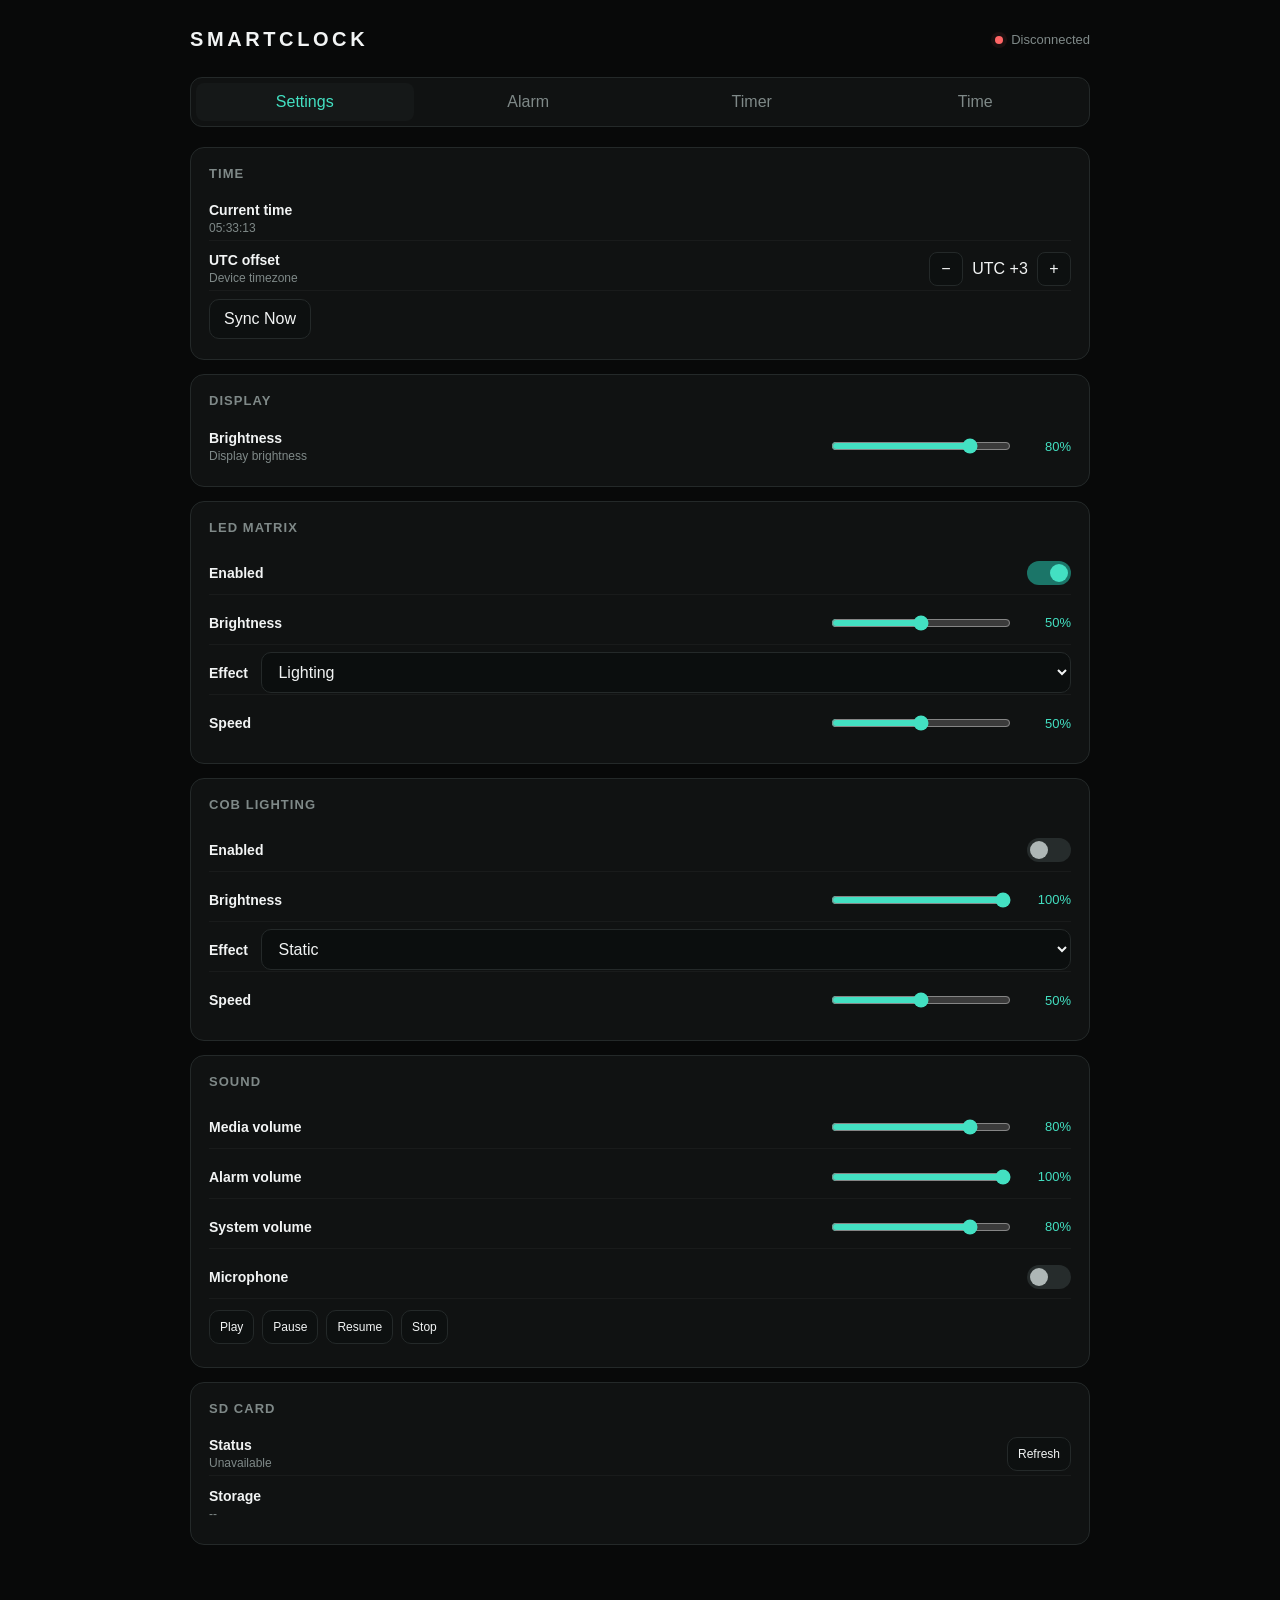
==== commit bd1669ec: "кепц" ====
--- a/data/index.html
+++ b/data/index.html
@@ -7,6 +7,25 @@
 <title>SmartClock</title>
 
 <style>
+:root {
+    --bg: #080909;
+    --panel: #101212;
+    --panel-hover: #151818;
+    --panel-soft: #0d1010;
+    --border: #242929;
+
+    --text: #f2f4f4;
+    --muted: #7f8988;
+
+    --accent: #43e0c2;
+    --accent-dark: #1b7568;
+
+    --danger: #ff6565;
+    --warning: #ffc85c;
+
+    --radius: 14px;
+}
+
 * {
     box-sizing: border-box;
 }
@@ -16,20 +35,42 @@
     margin: 0;
     padding: 0;
     min-height: 100%;
-    background: #080808;
-    color: #eee;
-    font-family: Arial, Helvetica, sans-serif;
 }
 
 body {
-    min-height: 100vh;
-}
-
-.page {
-    width: 100%;
-    max-width: 900px;
+    background: var(--bg);
+    color: var(--text);
+    font-family:
+        Inter,
+        -apple-system,
+        BlinkMacSystemFont,
+        "Segoe UI",
+        sans-serif;
+}
+
+button,
+input,
+select,
+textarea {
+    font: inherit;
+}
+
+button {
+    cursor: pointer;
+}
+
+.hidden {
+    display: none !important;
+}
+
+/* ============================================================
+   APP
+   ============================================================ */
+
+.app {
+    width: min(900px, calc(100% - 28px));
     margin: 0 auto;
-    padding: 20px 20px 50px;
+    padding: 28px 0 50px;
 }
 
 /* ============================================================
@@ -37,461 +78,880 @@
    ============================================================ */
 
 .header {
-    height: 50px;
     display: flex;
     align-items: center;
     justify-content: space-between;
-    border-bottom: 1px solid #242424;
+    margin-bottom: 26px;
 }
 
 .logo {
-    font-size: 17px;
-    font-weight: 600;
-    letter-spacing: 0.12em;
+    font-size: 20px;
+    font-weight: 800;
+    letter-spacing: 0.18em;
 }
 
 .connection {
     display: flex;
     align-items: center;
     gap: 8px;
-    color: #666;
+
+    color: var(--muted);
+    font-size: 13px;
+}
+
+.connection-dot {
+    width: 8px;
+    height: 8px;
+    border-radius: 50%;
+    background: var(--danger);
+
+    box-shadow: 0 0 0 4px rgba(255, 101, 101, 0.08);
+
+    transition: 0.2s;
+}
+
+.connection.connected .connection-dot {
+    background: var(--accent);
+    box-shadow: 0 0 0 4px rgba(67, 224, 194, 0.08);
+}
+
+.connection.connected {
+    color: var(--text);
+}
+
+/* ============================================================
+   TABS
+   ============================================================ */
+
+.tabs {
+    display: flex;
+    gap: 6px;
+
+    margin-bottom: 20px;
+    padding: 5px;
+
+    background: var(--panel);
+    border: 1px solid var(--border);
+    border-radius: 12px;
+}
+
+.tab {
+    flex: 1;
+
+    border: 0;
+    border-radius: 8px;
+
+    padding: 10px 12px;
+
+    background: transparent;
+    color: var(--muted);
+
+    transition: 0.2s;
+}
+
+.tab:hover {
+    color: var(--text);
+}
+
+.tab.active {
+    background: var(--panel-hover);
+    color: var(--accent);
+}
+
+/* ============================================================
+   SECTIONS
+   ============================================================ */
+
+.tab-content {
+    display: none;
+}
+
+.tab-content.active {
+    display: block;
+}
+
+.section {
+    margin-bottom: 14px;
+    padding: 18px;
+
+    background: var(--panel);
+    border: 1px solid var(--border);
+    border-radius: var(--radius);
+}
+
+.section-title {
+    margin-bottom: 16px;
+
+    font-size: 13px;
+    font-weight: 700;
+
+    text-transform: uppercase;
+    letter-spacing: 0.08em;
+
+    color: var(--muted);
+}
+
+.row {
+    display: flex;
+    align-items: center;
+    justify-content: space-between;
+    gap: 16px;
+
+    min-height: 44px;
+
+    border-bottom: 1px solid rgba(255,255,255,0.04);
+}
+
+.row:last-child {
+    border-bottom: 0;
+}
+
+.row + .row {
+    margin-top: 6px;
+}
+
+.row-label {
+    min-width: 0;
+}
+
+.row-label strong {
+    display: block;
+    font-size: 14px;
+    font-weight: 600;
+}
+
+.row-label span {
+    display: block;
+    margin-top: 3px;
+
+    color: var(--muted);
     font-size: 12px;
 }
 
-.connection-dot {
-    width: 7px;
-    height: 7px;
+/* ============================================================
+   INPUTS
+   ============================================================ */
+
+input[type="text"],
+input[type="number"],
+input[type="time"],
+select,
+textarea {
+    width: 100%;
+
+    border: 1px solid var(--border);
+    border-radius: 10px;
+
+    padding: 10px 12px;
+
+    background: #0b0e0e;
+    color: var(--text);
+
+    outline: none;
+
+    transition: 0.2s;
+}
+
+input:focus,
+select:focus,
+textarea:focus {
+    border-color: var(--accent-dark);
+    box-shadow: 0 0 0 3px rgba(67, 224, 194, 0.06);
+}
+
+input[type="range"] {
+    width: 180px;
+    accent-color: var(--accent);
+}
+
+input[type="checkbox"] {
+    width: 18px;
+    height: 18px;
+
+    accent-color: var(--accent);
+}
+
+/* ============================================================
+   BUTTONS
+   ============================================================ */
+
+.btn {
+    display: inline-flex;
+    align-items: center;
+    justify-content: center;
+    gap: 8px;
+
+    min-height: 40px;
+
+    border: 1px solid var(--border);
+    border-radius: 10px;
+
+    padding: 9px 14px;
+
+    background: var(--panel-soft);
+    color: var(--text);
+
+    transition: 0.2s;
+}
+
+.btn:hover {
+    background: var(--panel-hover);
+    border-color: #343b3b;
+}
+
+.btn.primary {
+    background: var(--accent);
+    color: #06110f;
+
+    border-color: var(--accent);
+
+    font-weight: 700;
+}
+
+.btn.primary:hover {
+    filter: brightness(1.05);
+}
+
+.btn.danger {
+    color: var(--danger);
+    border-color: rgba(255,101,101,0.25);
+}
+
+.btn.danger:hover {
+    background: rgba(255,101,101,0.08);
+}
+
+.btn.small {
+    min-height: 34px;
+    padding: 7px 10px;
+    font-size: 12px;
+}
+
+.btn.full {
+    width: 100%;
+}
+
+/* ============================================================
+   TOGGLE
+   ============================================================ */
+
+.switch {
+    position: relative;
+
+    width: 44px;
+    height: 24px;
+
+    flex: 0 0 auto;
+}
+
+.switch input {
+    display: none;
+}
+
+.switch-slider {
+    position: absolute;
+    inset: 0;
+
+    background: #262c2c;
+    border-radius: 20px;
+
+    cursor: pointer;
+
+    transition: 0.2s;
+}
+
+.switch-slider::before {
+    content: "";
+
+    position: absolute;
+
+    width: 18px;
+    height: 18px;
+
+    left: 3px;
+    top: 3px;
+
+    background: #aeb7b6;
     border-radius: 50%;
-    background: #444;
-}
-
-.connection-dot.online {
-    background: #54d88a;
-}
-
-/* ============================================================
-   SECTIONS
-   ============================================================ */
-
-.section {
-    padding: 24px 0;
-    border-bottom: 1px solid #242424;
-}
-
-.section-title {
-    margin-bottom: 18px;
-    color: #666;
-    font-size: 10px;
+
+    transition: 0.2s;
+}
+
+.switch input:checked + .switch-slider {
+    background: var(--accent-dark);
+}
+
+.switch input:checked + .switch-slider::before {
+    transform: translateX(20px);
+    background: var(--accent);
+}
+
+/* ============================================================
+   ALARM LIST
+   ============================================================ */
+
+.alarm-header {
+    display: flex;
+    align-items: center;
+    justify-content: space-between;
+
+    margin-bottom: 14px;
+}
+
+.alarm-header-title {
+    font-size: 18px;
+    font-weight: 700;
+}
+
+.alarm-header-subtitle {
+    margin-top: 3px;
+
+    color: var(--muted);
+    font-size: 12px;
+}
+
+.alarm-list {
+    display: flex;
+    flex-direction: column;
+    gap: 10px;
+}
+
+.alarm-card {
+    position: relative;
+
+    display: flex;
+    align-items: center;
+    gap: 14px;
+
+    padding: 16px;
+
+    background: var(--panel);
+    border: 1px solid var(--border);
+    border-radius: var(--radius);
+
+    cursor: pointer;
+
+    transition:
+        background 0.2s,
+        border-color 0.2s,
+        transform 0.2s;
+}
+
+.alarm-card:hover {
+    background: var(--panel-hover);
+    border-color: #303737;
+    transform: translateY(-1px);
+}
+
+.alarm-card.disabled {
+    opacity: 0.55;
+}
+
+.alarm-time {
+    min-width: 105px;
+
+    font-size: 30px;
+    font-weight: 700;
+    line-height: 1;
+
+    letter-spacing: -0.04em;
+}
+
+.alarm-info {
+    min-width: 0;
+    flex: 1;
+}
+
+.alarm-name {
+    overflow: hidden;
+
+    font-size: 14px;
     font-weight: 600;
-    letter-spacing: 0.15em;
-    text-transform: uppercase;
-}
-
-/* ============================================================
-   TIMEZONE
-   ============================================================ */
-
-.timezone {
+
+    text-overflow: ellipsis;
+    white-space: nowrap;
+}
+
+.alarm-repeat {
+    margin-top: 5px;
+
+    color: var(--muted);
+    font-size: 12px;
+}
+
+.alarm-phase-count {
+    margin-top: 4px;
+
+    color: var(--muted);
+    font-size: 11px;
+}
+
+.alarm-actions {
     display: flex;
     align-items: center;
     gap: 10px;
-    max-width: 300px;
-}
-
-.timezone-value {
-    width: 100px;
+}
+
+.empty-state {
+    padding: 45px 20px;
+
     text-align: center;
+
+    background: var(--panel);
+    border: 1px dashed var(--border);
+    border-radius: var(--radius);
+}
+
+.empty-state-title {
     font-size: 16px;
-    color: #bbb;
-}
-
-/* ============================================================
-   BUTTONS
-   ============================================================ */
-
-button {
-    height: 36px;
-    padding: 0 14px;
-    border: 1px solid #303030;
-    border-radius: 5px;
-    background: #111;
-    color: #ddd;
-    font-size: 12px;
-    cursor: pointer;
-    transition:
-        background 0.1s,
-        border-color 0.1s;
-}
-
-button:hover {
-    background: #181818;
-    border-color: #444;
-}
-
-button:active {
-    background: #222;
-}
-
-button.primary {
-    background: #eee;
-    border-color: #eee;
-    color: #080808;
-}
-
-button.primary:hover {
-    background: #d4d4d4;
-}
-
-button.danger {
-    color: #ff7070;
-}
-
-button.toggle {
-    min-width: 60px;
-}
-
-button.toggle.on {
-    background: #1e3a24;
-    border-color: #2c5a37;
-    color: #7fe0a3;
-}
-
-/* ============================================================
-   RANGE
-   ============================================================ */
-
-.range-row {
+    font-weight: 700;
+}
+
+.empty-state-text {
+    margin-top: 7px;
+
+    color: var(--muted);
+    font-size: 13px;
+}
+
+/* ============================================================
+   ALARM EDITOR
+   ============================================================ */
+
+.editor-header {
     display: flex;
     align-items: center;
-    gap: 15px;
-    margin-bottom: 20px;
-}
-
-.range-row:last-child {
+    gap: 12px;
+
+    margin-bottom: 16px;
+}
+
+.editor-header-info {
+    flex: 1;
+}
+
+.editor-title {
+    font-size: 20px;
+    font-weight: 700;
+}
+
+.editor-subtitle {
+    margin-top: 4px;
+
+    color: var(--muted);
+    font-size: 12px;
+}
+
+.editor-actions {
+    display: flex;
+    gap: 8px;
+}
+
+/* ============================================================
+   DAYS
+   ============================================================ */
+
+.days {
+    display: grid;
+    grid-template-columns: repeat(7, 1fr);
+    gap: 6px;
+}
+
+.day {
+    min-height: 42px;
+
+    border: 1px solid var(--border);
+    border-radius: 9px;
+
+    background: var(--panel-soft);
+    color: var(--muted);
+
+    transition: 0.2s;
+}
+
+.day:hover {
+    color: var(--text);
+}
+
+.day.active {
+    border-color: var(--accent-dark);
+
+    background: rgba(67,224,194,0.1);
+    color: var(--accent);
+}
+
+/* ============================================================
+   PHASES
+   ============================================================ */
+
+.phase {
+    margin-bottom: 12px;
+
+    background: var(--panel-soft);
+    border: 1px solid var(--border);
+    border-radius: 12px;
+
+    overflow: hidden;
+}
+
+.phase:last-child {
     margin-bottom: 0;
 }
 
-.range-label {
-    width: 90px;
-    flex-shrink: 0;
-    color: #aaa;
+.phase-header {
+    display: flex;
+    align-items: center;
+    gap: 10px;
+
+    padding: 13px 14px;
+
+    background: rgba(255,255,255,0.015);
+    border-bottom: 1px solid var(--border);
+}
+
+.phase-number {
+    display: flex;
+    align-items: center;
+    justify-content: center;
+
+    width: 28px;
+    height: 28px;
+
+    border-radius: 8px;
+
+    background: rgba(67,224,194,0.08);
+    color: var(--accent);
+
     font-size: 12px;
-}
-
-.range-value {
+    font-weight: 700;
+}
+
+.phase-title {
+    flex: 1;
+
+    font-size: 14px;
+    font-weight: 700;
+}
+
+.phase-header-actions {
+    display: flex;
+    gap: 6px;
+}
+
+.phase-body {
+    padding: 14px;
+}
+
+.phase-grid {
+    display: grid;
+    grid-template-columns: repeat(2, 1fr);
+    gap: 12px;
+}
+
+.field {
+    min-width: 0;
+}
+
+.field.full {
+    grid-column: 1 / -1;
+}
+
+.field-label {
+    display: block;
+
+    margin-bottom: 6px;
+
+    color: var(--muted);
+    font-size: 11px;
+    font-weight: 600;
+
+    text-transform: uppercase;
+    letter-spacing: 0.06em;
+}
+
+.value-input {
+    display: flex;
+    align-items: center;
+    gap: 8px;
+}
+
+.value-input input {
+    flex: 1;
+}
+
+.unit {
     width: 45px;
-    text-align: right;
-    color: #666;
-    font-size: 12px;
-    font-variant-numeric: tabular-nums;
-}
-
-input[type="range"] {
-    flex: 1;
-    width: 100%;
-    height: 3px;
-    margin: 0;
-    padding: 0;
-    appearance: none;
-    -webkit-appearance: none;
-    background: #303030;
-    border-radius: 2px;
-    outline: none;
-}
-
-input[type="range"]::-webkit-slider-thumb {
-    appearance: none;
-    -webkit-appearance: none;
-    width: 14px;
-    height: 14px;
-    border: none;
-    border-radius: 50%;
-    background: #eee;
-    cursor: pointer;
-}
-
-input[type="range"]::-moz-range-thumb {
-    width: 14px;
-    height: 14px;
-    border: none;
-    border-radius: 50%;
-    background: #eee;
-    cursor: pointer;
-}
-
-/* ============================================================
-   SELECT
-   ============================================================ */
-
-select {
-    flex: 1;
-    height: 36px;
-    padding: 0 12px;
-    border: 1px solid #303030;
-    border-radius: 5px;
-    outline: none;
-    background: #111;
-    color: #eee;
-    font-size: 12px;
-    cursor: pointer;
-}
-
-select:hover {
-    border-color: #444;
-}
-
-/* ============================================================
-   SWITCH
-   ============================================================ */
-
-.switch-row {
+
+    color: var(--muted);
+    font-size: 11px;
+}
+
+/* ============================================================
+   DEVICE BLOCKS
+   ============================================================ */
+
+.device-block {
+    margin-top: 14px;
+
+    border: 1px solid var(--border);
+    border-radius: 11px;
+
+    overflow: hidden;
+}
+
+.device-header {
     display: flex;
     align-items: center;
     justify-content: space-between;
-    margin-bottom: 20px;
-}
-
-.switch-label {
-    color: #aaa;
+
+    padding: 11px 12px;
+
+    background: rgba(255,255,255,0.015);
+    border-bottom: 1px solid var(--border);
+}
+
+.device-title {
+    font-size: 13px;
+    font-weight: 700;
+}
+
+.device-body {
+    padding: 12px;
+}
+
+.device-grid {
+    display: grid;
+    grid-template-columns: repeat(2, 1fr);
+    gap: 10px;
+}
+
+/* ============================================================
+   JSON VIEW
+   ============================================================ */
+
+.json-box {
+    width: 100%;
+    min-height: 350px;
+
+    resize: vertical;
+
+    font-family:
+        "SFMono-Regular",
+        Consolas,
+        "Liberation Mono",
+        monospace;
+
     font-size: 12px;
-}
-
-/* ============================================================
-   SD
-   ============================================================ */
-
-.sd-search {
+    line-height: 1.5;
+}
+
+/* ============================================================
+   FOOTER ACTIONS
+   ============================================================ */
+
+.editor-footer {
     display: flex;
-    gap: 8px;
-    margin-bottom: 15px;
-}
-
-input[type="text"] {
+    gap: 10px;
+
+    margin-top: 16px;
+}
+
+.editor-footer .btn {
     flex: 1;
-    height: 36px;
-    padding: 0 12px;
-    border: 1px solid #303030;
-    border-radius: 5px;
-    outline: none;
-    background: #111;
-    color: #eee;
+}
+
+.danger-zone {
+    margin-top: 20px;
+
+    padding: 16px;
+
+    border: 1px solid rgba(255,101,101,0.18);
+    border-radius: var(--radius);
+
+    background: rgba(255,101,101,0.025);
+}
+
+.danger-zone-title {
+    margin-bottom: 10px;
+
+    color: var(--danger);
+
     font-size: 12px;
-}
-
-input[type="text"]:focus {
-    border-color: #555;
-}
-
-.file-list {
-    max-height: 320px;
-    overflow-y: auto;
-}
-
-.file {
-    display: flex;
-    align-items: center;
-    justify-content: space-between;
-    min-height: 38px;
-    border-bottom: 1px solid #181818;
-}
-
-.file:last-child {
-    border-bottom: none;
-}
-
-.file-path {
-    overflow: hidden;
-    text-overflow: ellipsis;
-    white-space: nowrap;
-    color: #aaa;
-    font-size: 12px;
-}
-
-.file-size {
-    flex-shrink: 0;
-    margin-left: 10px;
-    color: #444;
-    font-size: 10px;
-}
-
-/* ============================================================
-   SOUND
-   ============================================================ */
-
-.sound-buttons {
+    font-weight: 700;
+
+    text-transform: uppercase;
+}
+
+/* ============================================================
+   STATUS
+   ============================================================ */
+
+.status {
+    position: fixed;
+
+    left: 50%;
+    bottom: 22px;
+
+    transform: translate(-50%, 20px);
+
+    padding: 11px 16px;
+
+    background: #171b1b;
+    border: 1px solid var(--border);
+    border-radius: 10px;
+
+    color: var(--text);
+    font-size: 13px;
+
+    opacity: 0;
+    pointer-events: none;
+
+    transition: 0.25s;
+
+    z-index: 1000;
+}
+
+.status.visible {
+    transform: translate(-50%, 0);
+    opacity: 1;
+}
+
+.status.error {
+    border-color: rgba(255,101,101,0.3);
+    color: var(--danger);
+}
+
+/* ============================================================
+   SETTINGS
+   ============================================================ */
+
+.value {
+    min-width: 50px;
+    text-align: right;
+
+    color: var(--accent);
+    font-size: 13px;
+}
+
+.stepper {
     display: flex;
     align-items: center;
     gap: 8px;
-    margin-bottom: 25px;
-}
-
-.record-status {
-    display: flex;
-    align-items: center;
-    margin-left: auto;
-    color: #555;
-    font-size: 11px;
-}
-
-.record-dot {
-    width: 7px;
-    height: 7px;
-    margin-right: 7px;
-    border-radius: 50%;
-    background: #444;
-}
-
-.record-status.recording {
-    color: #ff6b6b;
-}
-
-.record-status.recording .record-dot {
-    background: #ff4d4d;
-}
-
-.audio-list {
-    display: flex;
-    flex-direction: column;
-}
-
-.audio-row {
-    display: flex;
-    align-items: center;
-    gap: 10px;
-    min-height: 45px;
-    border-bottom: 1px solid #181818;
-}
-
-.audio-name {
-    flex: 1;
-    overflow: hidden;
-    text-overflow: ellipsis;
-    white-space: nowrap;
-    color: #aaa;
-    font-size: 12px;
-}
-
-.audio-play {
-    width: 38px;
-    padding: 0;
-}
-
-/* ============================================================
-   PLAYER
-   ============================================================ */
-
-.player-status {
-    display: flex;
-    align-items: center;
-    justify-content: space-between;
-    margin-bottom: 20px;
-    padding: 10px 14px;
-    border: 1px solid #222;
-    border-radius: 5px;
-    background: #0c0c0c;
-    font-size: 12px;
-}
-
-.player-track {
-    flex: 1;
-    overflow: hidden;
-    text-overflow: ellipsis;
-    white-space: nowrap;
-    color: #aaa;
-}
-
-.player-time {
-    flex-shrink: 0;
-    margin-left: 12px;
-    color: #666;
-    font-variant-numeric: tabular-nums;
-}
-
-.player-state {
-    flex-shrink: 0;
-    margin-left: 12px;
-    padding: 2px 8px;
-    border-radius: 3px;
-    font-size: 10px;
-    text-transform: uppercase;
-    letter-spacing: 0.1em;
-}
-
-.player-state.playing {
-    color: #7fe0a3;
-    background: #16281b;
-}
-
-.player-state.paused {
-    color: #ffd479;
-    background: #2a2415;
-}
-
-.player-state.fading_out {
-    color: #ff9b6b;
-    background: #2a1d15;
-}
-
-.player-state.stopped {
-    color: #666;
-    background: #141414;
-}
-
-/* ============================================================
-   EMPTY
-   ============================================================ */
-
-.empty {
-    padding: 15px 0;
-    color: #444;
-    font-size: 12px;
-}
-
-/* ============================================================
-   MESSAGE
-   ============================================================ */
-
-.message {
-    position: fixed;
-    left: 50%;
-    bottom: 20px;
-    z-index: 100;
-    transform: translate(-50%, 20px);
-    padding: 9px 14px;
-    border: 1px solid #303030;
-    border-radius: 5px;
-    background: #111;
-    color: #ccc;
-    font-size: 12px;
-    opacity: 0;
-    pointer-events: none;
-    transition:
-        opacity 0.15s,
-        transform 0.15s;
-}
-
-.message.show {
-    opacity: 1;
-    transform: translate(-50%, 0);
+}
+
+.stepper button {
+    width: 34px;
+    height: 34px;
+
+    border: 1px solid var(--border);
+    border-radius: 8px;
+
+    background: var(--panel-soft);
+    color: var(--text);
+}
+
+.stepper span {
+    min-width: 58px;
+    text-align: center;
+}
+
+/* ============================================================
+   TIMER
+   ============================================================ */
+
+.timer-display {
+    margin: 20px 0;
+
+    text-align: center;
+
+    font-size: 52px;
+    font-weight: 700;
+    letter-spacing: -0.04em;
+}
+
+.timer-inputs {
+    display: grid;
+    grid-template-columns: repeat(3, 1fr);
+    gap: 8px;
 }
 
 /* ============================================================
    MOBILE
    ============================================================ */
 
-@media (max-width: 650px) {
-
-    .page {
-        padding: 15px 15px 40px;
-    }
-
-    .timezone {
-        max-width: none;
+@media (max-width: 600px) {
+    .app {
+        width: calc(100% - 18px);
+        padding-top: 18px;
+    }
+
+    .tabs {
+        overflow-x: auto;
+    }
+
+    .tab {
+        min-width: 105px;
+    }
+
+    .alarm-card {
+        align-items: flex-start;
+    }
+
+    .alarm-time {
+        min-width: 85px;
+        font-size: 25px;
+    }
+
+    .alarm-actions {
+        margin-left: auto;
+    }
+
+    .phase-grid,
+    .device-grid {
+        grid-template-columns: 1fr;
+    }
+
+    .field.full {
+        grid-column: auto;
+    }
+
+    .days {
+        gap: 4px;
+    }
+
+    .day {
+        min-height: 38px;
+        padding: 0;
+        font-size: 11px;
+    }
+
+    .editor-header {
+        align-items: flex-start;
+    }
+
+    .editor-header {
+        flex-wrap: wrap;
+    }
+
+    .editor-header-info {
+        min-width: calc(100% - 60px);
+    }
+
+    .editor-actions {
         width: 100%;
     }
 
-    .timezone-value {
+    .editor-actions .btn {
         flex: 1;
+    }
+
+    .row {
+        align-items: flex-start;
+        padding: 8px 0;
+    }
+
+    input[type="range"] {
+        width: 130px;
     }
 }
 </style>
@@ -499,2051 +959,3489 @@
 
 <body>
 
-<div class="page">
-
-<!-- ============================================================
-     HEADER
-     ============================================================ -->
-
-<header class="header">
-
-    <div class="logo">
-        SMARTCLOCK
-    </div>
-
-    <div class="connection">
-
-        <span
-            id="connectionDot"
-            class="connection-dot"
-        ></span>
-
-        <span id="connectionText">
-            Connecting
-        </span>
-
-    </div>
-
-</header>
-
-
-<!-- ============================================================
-     TIMEZONE ONLY
-     ============================================================ -->
-
-<section class="section">
-
-    <div class="section-title">
-        Time
-    </div>
-
-    <div class="timezone">
-
-        <button onclick="changeTimezone(-1)">
-            −
+<div class="app">
+
+    <!-- ========================================================
+         HEADER
+    ========================================================= -->
+
+    <header class="header">
+
+        <div class="logo">
+            SMARTCLOCK
+        </div>
+
+        <div
+            id="connection"
+            class="connection"
+        >
+            <span class="connection-dot"></span>
+            <span id="connectionText">
+                Disconnected
+            </span>
+        </div>
+
+    </header>
+
+
+    <!-- ========================================================
+         TABS
+    ========================================================= -->
+
+    <nav class="tabs">
+
+        <button
+            class="tab active"
+            data-tab="settings"
+        >
+            Settings
         </button>
 
+        <button
+            class="tab"
+            data-tab="alarm"
+        >
+            Alarm
+        </button>
+
+        <button
+            class="tab"
+            data-tab="timer"
+        >
+            Timer
+        </button>
+
+        <button
+            class="tab"
+            data-tab="time-management"
+        >
+            Time
+        </button>
+
+    </nav>
+
+
+    <!-- ========================================================
+         SETTINGS
+    ======================================================== -->
+
+    <main
+        id="settings"
+        class="tab-content active"
+    >
+
+        <section class="section">
+
+            <div class="section-title">
+                Time
+            </div>
+
+            <div class="row">
+
+                <div class="row-label">
+                    <strong>Current time</strong>
+                    <span id="currentTime">--:--:--</span>
+                </div>
+
+            </div>
+
+            <div class="row">
+
+                <div class="row-label">
+                    <strong>UTC offset</strong>
+                    <span>Device timezone</span>
+                </div>
+
+                <div class="stepper">
+
+                    <button onclick="changeUtc(-1)">
+                        −
+                    </button>
+
+                    <span id="utcValue">
+                        UTC +3
+                    </span>
+
+                    <button onclick="changeUtc(1)">
+                        +
+                    </button>
+
+                </div>
+
+            </div>
+
+            <div class="row">
+
+                <button
+                    class="btn"
+                    onclick="syncTime()"
+                >
+                    Sync Now
+                </button>
+
+            </div>
+
+        </section>
+
+
+        <section class="section">
+
+            <div class="section-title">
+                Display
+            </div>
+
+            <div class="row">
+
+                <div class="row-label">
+                    <strong>Brightness</strong>
+                    <span>Display brightness</span>
+                </div>
+
+                <div class="value-input">
+
+                    <input
+                        id="displayBrightness"
+                        type="range"
+                        min="0"
+                        max="100"
+                        value="80"
+                        oninput="updateRange('displayBrightnessValue', this.value)"
+                        onchange="setParam('display_brightness', this.value)"
+                    >
+
+                    <span
+                        id="displayBrightnessValue"
+                        class="value"
+                    >
+                        80%
+                    </span>
+
+                </div>
+
+            </div>
+
+        </section>
+
+
+        <section class="section">
+
+            <div class="section-title">
+                LED Matrix
+            </div>
+
+            <div class="row">
+
+                <div class="row-label">
+                    <strong>Enabled</strong>
+                </div>
+
+                <label class="switch">
+
+                    <input
+                        id="matrixEnabled"
+                        type="checkbox"
+                        checked
+                        onchange="setParam('matrix_enabled', this.checked ? 1 : 0)"
+                    >
+
+                    <span class="switch-slider"></span>
+
+                </label>
+
+            </div>
+
+            <div class="row">
+
+                <div class="row-label">
+                    <strong>Brightness</strong>
+                </div>
+
+                <div class="value-input">
+
+                    <input
+                        type="range"
+                        min="0"
+                        max="100"
+                        value="50"
+                        oninput="updateRange('matrixBrightnessValue', this.value)"
+                        onchange="setParam('matrix_brightness', this.value)"
+                    >
+
+                    <span
+                        id="matrixBrightnessValue"
+                        class="value"
+                    >
+                        50%
+                    </span>
+
+                </div>
+
+            </div>
+
+            <div class="row">
+
+                <div class="row-label">
+                    <strong>Effect</strong>
+                </div>
+
+                <select
+                    onchange="setParam('matrix_effect', this.value)"
+                >
+                    <option>Lighting</option>
+                    <option>Rainbow</option>
+                    <option>Rainbow Wave</option>
+                    <option>Fire</option>
+                    <option>Fireplace</option>
+                    <option>Plasma</option>
+                    <option>Aurora</option>
+                    <option>Ocean</option>
+                    <option>Twinkle</option>
+                    <option>Meteor</option>
+                    <option>Matrix</option>
+                </select>
+
+            </div>
+
+            <div class="row">
+
+                <div class="row-label">
+                    <strong>Speed</strong>
+                </div>
+
+                <div class="value-input">
+
+                    <input
+                        type="range"
+                        min="0"
+                        max="100"
+                        value="50"
+                        oninput="updateRange('matrixSpeedValue', this.value)"
+                        onchange="setParam('matrix_speed', this.value)"
+                    >
+
+                    <span
+                        id="matrixSpeedValue"
+                        class="value"
+                    >
+                        50%
+                    </span>
+
+                </div>
+
+            </div>
+
+        </section>
+
+
+        <section class="section">
+
+            <div class="section-title">
+                COB Lighting
+            </div>
+
+            <div class="row">
+
+                <div class="row-label">
+                    <strong>Enabled</strong>
+                </div>
+
+                <label class="switch">
+
+                    <input
+                        type="checkbox"
+                        onchange="setParam('cob_enabled', this.checked ? 1 : 0)"
+                    >
+
+                    <span class="switch-slider"></span>
+
+                </label>
+
+            </div>
+
+            <div class="row">
+
+                <div class="row-label">
+                    <strong>Brightness</strong>
+                </div>
+
+                <div class="value-input">
+
+                    <input
+                        type="range"
+                        min="0"
+                        max="100"
+                        value="100"
+                        oninput="updateRange('cobBrightnessValue', this.value)"
+                        onchange="setParam('cob_brightness', this.value)"
+                    >
+
+                    <span
+                        id="cobBrightnessValue"
+                        class="value"
+                    >
+                        100%
+                    </span>
+
+                </div>
+
+            </div>
+
+            <div class="row">
+
+                <div class="row-label">
+                    <strong>Effect</strong>
+                </div>
+
+                <select onchange="setParam('cob_effect', this.value)">
+                    <option>Static</option>
+                    <option>Breath</option>
+                    <option>Strobe</option>
+                    <option>Wave</option>
+                </select>
+
+            </div>
+
+            <div class="row">
+
+                <div class="row-label">
+                    <strong>Speed</strong>
+                </div>
+
+                <div class="value-input">
+
+                    <input
+                        type="range"
+                        min="0"
+                        max="100"
+                        value="50"
+                        oninput="updateRange('cobSpeedValue', this.value)"
+                        onchange="setParam('cob_speed', this.value)"
+                    >
+
+                    <span
+                        id="cobSpeedValue"
+                        class="value"
+                    >
+                        50%
+                    </span>
+
+                </div>
+
+            </div>
+
+        </section>
+
+
+        <section class="section">
+
+            <div class="section-title">
+                Sound
+            </div>
+
+            <div class="row">
+
+                <div class="row-label">
+                    <strong>Media volume</strong>
+                </div>
+
+                <div class="value-input">
+
+                    <input
+                        type="range"
+                        min="0"
+                        max="100"
+                        value="80"
+                        oninput="updateRange('mediaVolumeValue', this.value)"
+                        onchange="setParam('volume_media', this.value)"
+                    >
+
+                    <span
+                        id="mediaVolumeValue"
+                        class="value"
+                    >
+                        80%
+                    </span>
+
+                </div>
+
+            </div>
+
+            <div class="row">
+
+                <div class="row-label">
+                    <strong>Alarm volume</strong>
+                </div>
+
+                <div class="value-input">
+
+                    <input
+                        type="range"
+                        min="0"
+                        max="100"
+                        value="100"
+                        oninput="updateRange('alarmVolumeValue', this.value)"
+                        onchange="setParam('volume_alarm', this.value)"
+                    >
+
+                    <span
+                        id="alarmVolumeValue"
+                        class="value"
+                    >
+                        100%
+                    </span>
+
+                </div>
+
+            </div>
+
+            <div class="row">
+
+                <div class="row-label">
+                    <strong>System volume</strong>
+                </div>
+
+                <div class="value-input">
+
+                    <input
+                        type="range"
+                        min="0"
+                        max="100"
+                        value="80"
+                        oninput="updateRange('systemVolumeValue', this.value)"
+                        onchange="setParam('volume_system', this.value)"
+                    >
+
+                    <span
+                        id="systemVolumeValue"
+                        class="value"
+                    >
+                        80%
+                    </span>
+
+                </div>
+
+            </div>
+
+            <div class="row">
+
+                <div class="row-label">
+                    <strong>Microphone</strong>
+                </div>
+
+                <label class="switch">
+
+                    <input
+                        type="checkbox"
+                        onchange="setParam('microphone_enabled', this.checked ? 1 : 0)"
+                    >
+
+                    <span class="switch-slider"></span>
+
+                </label>
+
+            </div>
+
+            <div class="row">
+
+                <div style="display:flex;gap:8px;flex-wrap:wrap">
+
+                    <button
+                        class="btn small"
+                        onclick="audioAction('play')"
+                    >
+                        Play
+                    </button>
+
+                    <button
+                        class="btn small"
+                        onclick="audioAction('pause')"
+                    >
+                        Pause
+                    </button>
+
+                    <button
+                        class="btn small"
+                        onclick="audioAction('resume')"
+                    >
+                        Resume
+                    </button>
+
+                    <button
+                        class="btn small"
+                        onclick="audioAction('stop')"
+                    >
+                        Stop
+                    </button>
+
+                </div>
+
+            </div>
+
+        </section>
+
+
+        <section class="section">
+
+            <div class="section-title">
+                SD Card
+            </div>
+
+            <div class="row">
+
+                <div class="row-label">
+                    <strong>Status</strong>
+                    <span id="sdStatus">Unknown</span>
+                </div>
+
+                <button
+                    class="btn small"
+                    onclick="loadSdInfo()"
+                >
+                    Refresh
+                </button>
+
+            </div>
+
+            <div class="row">
+
+                <div class="row-label">
+                    <strong>Storage</strong>
+                    <span id="sdStorage">--</span>
+                </div>
+
+            </div>
+
+        </section>
+
+    </main>
+
+
+    <!-- ========================================================
+         ALARMS
+    ======================================================== -->
+
+    <main
+        id="alarm"
+        class="tab-content"
+    >
+
+        <!-- LIST VIEW -->
+
+        <div id="alarmListView">
+
+            <div class="alarm-header">
+
+                <div>
+
+                    <div class="alarm-header-title">
+                        Alarms
+                    </div>
+
+                    <div class="alarm-header-subtitle">
+                        Manage your wake-up schedules
+                    </div>
+
+                </div>
+
+                <button
+                    class="btn primary"
+                    onclick="createNewAlarm()"
+                >
+                    + New Alarm
+                </button>
+
+            </div>
+
+            <div
+                id="alarmList"
+                class="alarm-list"
+            ></div>
+
+        </div>
+
+
+        <!-- EDITOR VIEW -->
+
         <div
-            id="timezone"
-            class="timezone-value"
+            id="alarmEditorView"
+            class="hidden"
         >
-            UTC +3
+
+            <div class="editor-header">
+
+                <button
+                    class="btn small"
+                    onclick="showAlarmList()"
+                >
+                    ← Back
+                </button>
+
+                <div class="editor-header-info">
+
+                    <div
+                        id="editorTitle"
+                        class="editor-title"
+                    >
+                        New Alarm
+                    </div>
+
+                    <div
+                        id="editorSubtitle"
+                        class="editor-subtitle"
+                    >
+                        Create a new alarm
+                    </div>
+
+                </div>
+
+            </div>
+
+
+            <!-- BASIC SETTINGS -->
+
+            <section class="section">
+
+                <div class="section-title">
+                    Basic
+                </div>
+
+                <div class="row">
+
+                    <div class="row-label">
+                        <strong>Alarm name</strong>
+                        <span>Name displayed in the alarm list</span>
+                    </div>
+
+                    <div style="width:55%;max-width:420px">
+
+                        <input
+                            id="alarmName"
+                            type="text"
+                            maxlength="63"
+                            placeholder="Рабочий будильник"
+                        >
+
+                    </div>
+
+                </div>
+
+
+                <div class="row">
+
+                    <div class="row-label">
+                        <strong>Enabled</strong>
+                    </div>
+
+                    <label class="switch">
+
+                        <input
+                            id="alarmEnabled"
+                            type="checkbox"
+                        >
+
+                        <span class="switch-slider"></span>
+
+                    </label>
+
+                </div>
+
+
+                <div class="row">
+
+                    <div class="row-label">
+                        <strong>Alarm time</strong>
+                        <span>When the alarm itself is triggered</span>
+                    </div>
+
+                    <div style="width:160px">
+
+                        <input
+                            id="alarmTime"
+                            type="time"
+                            step="1"
+                            value="07:30:00"
+                        >
+
+                    </div>
+
+                </div>
+
+
+                <div style="margin-top:18px">
+
+                    <div class="field-label">
+                        Repeat
+                    </div>
+
+                    <div
+                        id="alarmDays"
+                        class="days"
+                    >
+
+                        <button
+                            class="day"
+                            data-day="1"
+                            onclick="toggleDay(this)"
+                        >
+                            Mon
+                        </button>
+
+                        <button
+                            class="day"
+                            data-day="2"
+                            onclick="toggleDay(this)"
+                        >
+                            Tue
+                        </button>
+
+                        <button
+                            class="day"
+                            data-day="4"
+                            onclick="toggleDay(this)"
+                        >
+                            Wed
+                        </button>
+
+                        <button
+                            class="day"
+                            data-day="8"
+                            onclick="toggleDay(this)"
+                        >
+                            Thu
+                        </button>
+
+                        <button
+                            class="day"
+                            data-day="16"
+                            onclick="toggleDay(this)"
+                        >
+                            Fri
+                        </button>
+
+                        <button
+                            class="day"
+                            data-day="32"
+                            onclick="toggleDay(this)"
+                        >
+                            Sat
+                        </button>
+
+                        <button
+                            class="day"
+                            data-day="64"
+                            onclick="toggleDay(this)"
+                        >
+                            Sun
+                        </button>
+
+                    </div>
+
+                    <div
+                        style="
+                            margin-top:8px;
+                            color:var(--muted);
+                            font-size:11px;
+                        "
+                    >
+                        No selected days = one-time alarm
+                    </div>
+
+                </div>
+
+            </section>
+
+
+            <!-- PHASES -->
+
+            <section class="section">
+
+                <div class="alarm-header">
+
+                    <div>
+
+                        <div class="section-title" style="margin:0">
+                            Phases
+                        </div>
+
+                        <div
+                            style="
+                                margin-top:5px;
+                                color:var(--muted);
+                                font-size:11px;
+                            "
+                        >
+                            Actions performed before and after the alarm
+                        </div>
+
+                    </div>
+
+                    <button
+                        class="btn small"
+                        onclick="addPhase()"
+                    >
+                        + Add Phase
+                    </button>
+
+                </div>
+
+
+                <div id="phasesContainer"></div>
+
+            </section>
+
+
+            <!-- JSON -->
+
+            <section class="section">
+
+                <div class="alarm-header">
+
+                    <div>
+
+                        <div class="section-title" style="margin:0">
+                            JSON
+                        </div>
+
+                        <div
+                            style="
+                                margin-top:5px;
+                                color:var(--muted);
+                                font-size:11px;
+                            "
+                        >
+                            Full alarm definition
+                        </div>
+
+                    </div>
+
+                    <button
+                        class="btn small"
+                        onclick="refreshJsonPreview()"
+                    >
+                        Refresh
+                    </button>
+
+                </div>
+
+                <textarea
+                    id="jsonPreview"
+                    class="json-box"
+                    readonly
+                ></textarea>
+
+            </section>
+
+
+            <!-- SAVE -->
+
+            <div class="editor-footer">
+
+                <button
+                    class="btn"
+                    onclick="showAlarmList()"
+                >
+                    Cancel
+                </button>
+
+                <button
+                    class="btn primary"
+                    onclick="saveCurrentAlarm()"
+                >
+                    Save Alarm
+                </button>
+
+            </div>
+
+
+            <!-- DELETE -->
+
+            <div
+                id="deleteZone"
+                class="danger-zone"
+            >
+
+                <div class="danger-zone-title">
+                    Danger Zone
+                </div>
+
+                <button
+                    class="btn danger full"
+                    onclick="deleteCurrentAlarm()"
+                >
+                    Delete Alarm
+                </button>
+
+            </div>
+
         </div>
 
-        <button onclick="changeTimezone(1)">
-            +
-        </button>
-
-    </div>
-
-</section>
-
-
-<!-- ============================================================
-     DISPLAY
-     ============================================================ -->
-
-<section class="section">
-
-    <div class="section-title">
-        Display
-    </div>
-
-    <div class="range-row">
-
-        <div class="range-label">
-            Brightness
-        </div>
-
-        <input
-            id="brightness"
-            type="range"
-            min="0"
-            max="100"
-            value="80"
-            oninput="changeBrightness(this.value)"
-        >
-
-        <div
-            id="brightness_value"
-            class="range-value"
-        >
-            80%
-        </div>
-
-    </div>
-
-</section>
-
-
-<!-- ============================================================
-     LED MATRIX
-     ============================================================ -->
-
-<section class="section">
-
-    <div class="section-title">
-        LED Matrix
-    </div>
-
-    <div class="switch-row">
-
-        <div class="switch-label">
-            Enabled
-        </div>
-
-        <button
-            id="mx_on"
-            class="toggle"
-            onclick="toggleMatrix()"
-        >
-            --
-        </button>
-
-    </div>
-
-    <div class="range-row">
-
-        <div class="range-label">
-            Brightness
-        </div>
-
-        <input
-            id="mx_br"
-            type="range"
-            min="0"
-            max="100"
-            value="50"
-            oninput="changeMatrixBrightness(this.value)"
-        >
-
-        <div
-            id="mx_br_value"
-            class="range-value"
-        >
-            50%
-        </div>
-
-    </div>
-
-</section>
-
-
-<!-- ============================================================
-     COB LED
-     ============================================================ -->
-
-<section class="section">
-
-    <div class="section-title">
-        COB LED
-    </div>
-
-    <div class="switch-row">
-
-        <div class="switch-label">
-            Enabled
-        </div>
-
-        <button
-            id="cob_on"
-            class="toggle"
-            onclick="toggleCob()"
-        >
-            --
-        </button>
-
-    </div>
-
-    <div class="range-row">
-
-        <div class="range-label">
-            Effect
-        </div>
-
-        <select
-            id="cob_eff"
-            onchange="changeCobEffect(this.value)"
-        >
-            <option value="0">
-                Static
-            </option>
-
-            <option value="1">
-                Breath
-            </option>
-
-            <option value="2">
-                Strobe
-            </option>
-
-            <option value="3">
-                Wave
-            </option>
-        </select>
-
-    </div>
-
-    <div class="range-row">
-
-        <div class="range-label">
-            Speed
-        </div>
-
-        <input
-            id="cob_spd"
-            type="range"
-            min="0"
-            max="100"
-            value="50"
-            oninput="changeCobSpeed(this.value)"
-        >
-
-        <div
-            id="cob_spd_value"
-            class="range-value"
-        >
-            50%
-        </div>
-
-    </div>
-
-    <div class="range-row">
-
-        <div class="range-label">
-            COB 1
-        </div>
-
-        <input
-            id="cob1"
-            type="range"
-            min="0"
-            max="100"
-            value="100"
-            oninput="changeCobBrightness(1, this.value)"
-        >
-
-        <div
-            id="cob1_value"
-            class="range-value"
-        >
-            100%
-        </div>
-
-    </div>
-
-    <div class="range-row">
-
-        <div class="range-label">
-            COB 2
-        </div>
-
-        <input
-            id="cob2"
-            type="range"
-            min="0"
-            max="100"
-            value="100"
-            oninput="changeCobBrightness(2, this.value)"
-        >
-
-        <div
-            id="cob2_value"
-            class="range-value"
-        >
-            100%
-        </div>
-
-    </div>
-
-    <div class="range-row">
-
-        <div class="range-label">
-            COB 3
-        </div>
-
-        <input
-            id="cob3"
-            type="range"
-            min="0"
-            max="100"
-            value="100"
-            oninput="changeCobBrightness(3, this.value)"
-        >
-
-        <div
-            id="cob3_value"
-            class="range-value"
-        >
-            100%
-        </div>
-
-    </div>
-
-    <div class="range-row">
-
-        <div class="range-label">
-            COB 4
-        </div>
-
-        <input
-            id="cob4"
-            type="range"
-            min="0"
-            max="100"
-            value="100"
-            oninput="changeCobBrightness(4, this.value)"
-        >
-
-        <div
-            id="cob4_value"
-            class="range-value"
-        >
-            100%
-        </div>
-
-    </div>
-
-</section>
-
-
-<!-- ============================================================
-     SD CARD
-     ============================================================ -->
-
-<section class="section">
-
-    <div class="section-title">
-        SD Card
-    </div>
-
-    <div class="sd-search">
-
-        <input
-            id="searchInput"
-            type="text"
-            placeholder="Search files..."
-            oninput="filterFiles()"
-        >
-
-        <button onclick="loadSD()">
-            Refresh
-        </button>
-
-    </div>
-
-    <div
-        id="fileList"
-        class="file-list"
+    </main>
+
+
+    <!-- ========================================================
+         TIMER
+    ======================================================== -->
+
+    <main
+        id="timer"
+        class="tab-content"
     >
 
-        <div class="empty">
-            Loading...
-        </div>
-
-    </div>
-
-</section>
-
-
-<!-- ============================================================
-     SOUND
-     ============================================================ -->
-
-<section class="section">
-
-    <div class="section-title">
-        Sound
-    </div>
-
-
-    <!-- PLAYER -->
-
-    <div class="player-status">
-
-        <div
-            id="playerTrack"
-            class="player-track"
-        >
-            —
-        </div>
-
-        <div
-            id="playerTime"
-            class="player-time"
-        >
-            0:00 / 0:00
-        </div>
-
-        <div
-            id="playerState"
-            class="player-state stopped"
-        >
-            stopped
-        </div>
-
-    </div>
-
-
-    <!-- VOLUME MEDIA -->
-
-    <div class="range-row">
-
-        <div class="range-label">
-            Media
-        </div>
-
-        <input
-            id="vol_media"
-            type="range"
-            min="0"
-            max="100"
-            value="60"
-            oninput="changeVolume('vol_media', this.value)"
-        >
-
-        <div
-            id="vol_media_value"
-            class="range-value"
-        >
-            60%
-        </div>
-
-    </div>
-
-
-    <!-- VOLUME ALARM -->
-
-    <div class="range-row">
-
-        <div class="range-label">
-            Alarm
-        </div>
-
-        <input
-            id="vol_alarm"
-            type="range"
-            min="0"
-            max="100"
-            value="90"
-            oninput="changeVolume('vol_alarm', this.value)"
-        >
-
-        <div
-            id="vol_alarm_value"
-            class="range-value"
-        >
-            90%
-        </div>
-
-    </div>
-
-
-    <!-- VOLUME SYSTEM -->
-
-    <div class="range-row">
-
-        <div class="range-label">
-            System
-        </div>
-
-        <input
-            id="vol_system"
-            type="range"
-            min="0"
-            max="100"
-            value="40"
-            oninput="changeVolume('vol_system', this.value)"
-        >
-
-        <div
-            id="vol_system_value"
-            class="range-value"
-        >
-            40%
-        </div>
-
-    </div>
-
-
-    <!-- PLAYER CONTROLS -->
-
-    <div
-        class="sound-buttons"
-        style="margin-top:20px;"
+        <section class="section">
+
+            <div class="section-title">
+                Timer
+            </div>
+
+            <div class="timer-inputs">
+
+                <input
+                    id="timerHours"
+                    type="number"
+                    min="0"
+                    max="99"
+                    value="0"
+                    placeholder="Hours"
+                >
+
+                <input
+                    id="timerMinutes"
+                    type="number"
+                    min="0"
+                    max="59"
+                    value="5"
+                    placeholder="Minutes"
+                >
+
+                <input
+                    id="timerSeconds"
+                    type="number"
+                    min="0"
+                    max="59"
+                    value="0"
+                    placeholder="Seconds"
+                >
+
+            </div>
+
+            <div
+                id="timerDisplay"
+                class="timer-display"
+            >
+                00:05:00
+            </div>
+
+            <div
+                style="
+                    display:flex;
+                    gap:8px;
+                    flex-wrap:wrap;
+                    justify-content:center;
+                "
+            >
+
+                <button
+                    class="btn primary"
+                    onclick="startTimer()"
+                >
+                    Start
+                </button>
+
+                <button
+                    class="btn"
+                    onclick="pauseTimer()"
+                >
+                    Pause
+                </button>
+
+                <button
+                    class="btn"
+                    onclick="resumeTimer()"
+                >
+                    Resume
+                </button>
+
+                <button
+                    class="btn"
+                    onclick="stopTimer()"
+                >
+                    Stop
+                </button>
+
+            </div>
+
+        </section>
+
+    </main>
+
+
+    <!-- ========================================================
+         TIME MANAGEMENT
+    ======================================================== -->
+
+    <main
+        id="time-management"
+        class="tab-content"
     >
 
-        <button
-            class="primary"
-            onclick="playSelectedSound()"
-        >
-            ▶ Test
-        </button>
-
-        <button onclick="pauseSound()">
-            ❚❚ Pause
-        </button>
-
-        <button onclick="resumeSound()">
-            ▶ Resume
-        </button>
-
-        <button onclick="stopSound()">
-            ■ Stop
-        </button>
-
-    </div>
-
-
-    <!-- MICROPHONE -->
-
-    <div class="section-title">
-        Microphone
-    </div>
-
-    <div class="switch-row">
-
-        <div class="switch-label">
-            Enabled
-        </div>
-
-        <button
-            id="mic_on"
-            class="toggle"
-            onclick="toggleMic()"
-        >
-            --
-        </button>
-
-    </div>
-
-
-    <!-- RECORD -->
-
-    <div class="sound-buttons">
-
-        <button
-            class="primary"
-            onclick="startRecording()"
-        >
-            ● Record
-        </button>
-
-        <button
-            class="danger"
-            onclick="stopRecording()"
-        >
-            ■ Stop
-        </button>
-
-        <div
-            id="recordStatus"
-            class="record-status"
-        >
-
-            <span class="record-dot"></span>
-
-            <span id="recordText">
-                Ready
-            </span>
-
-        </div>
-
-    </div>
-
-
-    <!-- AUDIO LIST -->
-
-    <div
-        id="audioList"
-        class="audio-list"
-    >
-
-        <div class="empty">
-            No sounds
-        </div>
-
-    </div>
-
-</section>
+        <section class="section">
+
+            <div class="section-title">
+                Clock
+            </div>
+
+            <div class="row">
+
+                <div class="row-label">
+                    <strong>Current time</strong>
+                    <span id="managementTime">
+                        --:--:--
+                    </span>
+                </div>
+
+            </div>
+
+            <div class="row">
+
+                <div class="row-label">
+                    <strong>UTC offset</strong>
+                </div>
+
+                <div
+                    id="managementUtc"
+                    class="value"
+                >
+                    UTC +3
+                </div>
+
+            </div>
+
+            <div class="row">
+
+                <div class="row-label">
+                    <strong>Clock status</strong>
+                </div>
+
+                <span id="clockStatus">
+                    Unknown
+                </span>
+
+            </div>
+
+            <div class="row">
+
+                <button
+                    class="btn"
+                    onclick="syncTime()"
+                >
+                    NTP Sync
+                </button>
+
+            </div>
+
+        </section>
+
+    </main>
 
 </div>
 
 
-<!-- ============================================================
-     MESSAGE
-     ============================================================ -->
-
 <div
-    id="message"
-    class="message"
+    id="status"
+    class="status"
 >
-    OK
+    Ready
 </div>
 
 
 <script>
 
 /* ============================================================
-   STATE
-   ============================================================ */
-
-let files = [];
-
-let timezoneOffset = 3;
-
-let selectedSound = null;
-
-let messageTimer = null;
-
-let playerRequest = false;
-
-let paramsRequest = false;
-
-let sdRequest = false;
-
-const debounceTimers = {};
-
-
-/* ============================================================
-   MESSAGE
-   ============================================================ */
-
-function showMessage(text) {
-
-    const el =
-        document.getElementById(
-            "message"
-        );
-
-    el.textContent = text;
-
-    el.classList.add("show");
-
-    clearTimeout(
-        messageTimer
-    );
-
-    messageTimer =
-        setTimeout(
-            () => {
-                el.classList.remove(
-                    "show"
-                );
-            },
-            1200
-        );
-}
-
-
-/* ============================================================
-   CONNECTION
-   ============================================================ */
-
-function setConnection(online) {
-
-    const dot =
-        document.getElementById(
-            "connectionDot"
-        );
-
-    const text =
-        document.getElementById(
-            "connectionText"
-        );
-
-    dot.classList.toggle(
-        "online",
-        online
-    );
-
-    text.textContent =
-        online
-            ? "Online"
-            : "Offline";
-}
-
-
-/* ============================================================
-   FAST FETCH
-   ============================================================ */
-
-async function apiFetch(
-    url,
-    options = {},
-    timeout = 1200
-) {
-
-    const controller =
-        new AbortController();
-
-    const timer =
-        setTimeout(
-            () => controller.abort(),
-            timeout
-        );
+   GLOBAL STATE
+   ============================================================ */
+
+let alarms = [];
+
+let currentAlarmId = null;
+
+let editingAlarm = null;
+
+let utcOffset = 3;
+
+let timerInterval = null;
+let timerRemaining = 0;
+let timerRunning = false;
+
+
+/* ============================================================
+   API
+   ============================================================ */
+
+async function api(url, options = {}) {
 
     try {
 
-        const response =
-            await fetch(
-                url,
-                {
-                    ...options,
-                    cache: "no-store",
-                    signal:
-                        controller.signal
-                }
-            );
+        const response = await fetch(url, {
+            ...options,
+            headers: {
+                "Content-Type": "application/json",
+                ...(options.headers || {})
+            }
+        });
 
         if (!response.ok) {
             throw new Error(
-                "HTTP " +
-                response.status
+                `HTTP ${response.status}`
             );
         }
 
-        return response;
-
-    } finally {
-
-        clearTimeout(timer);
-
-    }
-}
-
-
-/* ============================================================
-   DEBOUNCE
-   ============================================================ */
-
-function debounce(
-    name,
-    callback,
-    delay = 80
-) {
-
-    clearTimeout(
-        debounceTimers[name]
+        setConnection(true);
+
+        if (response.status === 204) {
+            return {};
+        }
+
+        const text = await response.text();
+
+        if (!text) {
+            return {};
+        }
+
+        try {
+            return JSON.parse(text);
+        } catch {
+            return {
+                value: text
+            };
+        }
+
+    } catch (error) {
+
+        console.error(error);
+
+        setConnection(false);
+
+        throw error;
+    }
+}
+
+
+/* ============================================================
+   CONNECTION
+   ============================================================ */
+
+function setConnection(connected) {
+
+    const element =
+        document.getElementById("connection");
+
+    const text =
+        document.getElementById("connectionText");
+
+    if (connected) {
+
+        element.classList.add("connected");
+        text.textContent = "Connected";
+
+    } else {
+
+        element.classList.remove("connected");
+        text.textContent = "Disconnected";
+    }
+}
+
+
+/* ============================================================
+   STATUS
+   ============================================================ */
+
+let statusTimeout = null;
+
+function showStatus(message, error = false) {
+
+    const element =
+        document.getElementById("status");
+
+    element.textContent = message;
+
+    element.classList.toggle(
+        "error",
+        error
     );
 
-    debounceTimers[name] =
-        setTimeout(
-            callback,
-            delay
-        );
-}
-
-
-/* ============================================================
-   PARAM
-   ============================================================ */
-
-async function setParam(
-    name,
-    value,
-    silent = true
-) {
+    element.classList.add("visible");
+
+    clearTimeout(statusTimeout);
+
+    statusTimeout = setTimeout(() => {
+
+        element.classList.remove("visible");
+
+    }, 2500);
+}
+
+
+/* ============================================================
+   TABS
+   ============================================================ */
+
+document
+    .querySelectorAll(".tab")
+    .forEach(tab => {
+
+        tab.addEventListener("click", () => {
+
+            const id =
+                tab.dataset.tab;
+
+            document
+                .querySelectorAll(".tab")
+                .forEach(item => {
+                    item.classList.remove("active");
+                });
+
+            document
+                .querySelectorAll(".tab-content")
+                .forEach(item => {
+                    item.classList.remove("active");
+                });
+
+            tab.classList.add("active");
+
+            document
+                .getElementById(id)
+                .classList.add("active");
+
+            if (id === "alarm") {
+                showAlarmList();
+                loadAlarms();
+            }
+        });
+    });
+
+
+/* ============================================================
+   BASIC SETTINGS
+   ============================================================ */
+
+function updateRange(id, value) {
+
+    const element =
+        document.getElementById(id);
+
+    if (element) {
+        element.textContent =
+            `${value}%`;
+    }
+}
+
+
+async function setParam(name, value) {
 
     try {
 
-        await apiFetch(
+        await api(
             "/api/param",
             {
                 method: "POST",
-
-                headers: {
-                    "Content-Type":
-                        "application/json"
+                body: JSON.stringify({
+                    name,
+                    value:
+                        typeof value === "number"
+                            ? value
+                            : value
+                })
+            }
+        );
+
+    } catch (error) {
+
+        showStatus(
+            "Failed to change setting",
+            true
+        );
+    }
+}
+
+
+async function changeUtc(delta) {
+
+    utcOffset += delta;
+
+    if (utcOffset < -12)
+        utcOffset = -12;
+
+    if (utcOffset > 14)
+        utcOffset = 14;
+
+    updateUtcDisplay();
+
+    await setParam(
+        "utc",
+        utcOffset
+    );
+}
+
+
+function updateUtcDisplay() {
+
+    const sign =
+        utcOffset >= 0
+            ? "+"
+            : "";
+
+    const text =
+        `UTC ${sign}${utcOffset}`;
+
+    document.getElementById(
+        "utcValue"
+    ).textContent = text;
+
+    document.getElementById(
+        "managementUtc"
+    ).textContent = text;
+}
+
+
+async function syncTime() {
+
+    try {
+
+        await api(
+            "/api/param",
+            {
+                method: "POST",
+                body: JSON.stringify({
+                    name: "ntp_sync",
+                    value: 1
+                })
+            }
+        );
+
+        showStatus("Time synchronization started");
+
+    } catch {
+
+        showStatus(
+            "NTP synchronization failed",
+            true
+        );
+    }
+}
+
+
+/* ============================================================
+   AUDIO
+   ============================================================ */
+
+async function audioAction(action) {
+
+    try {
+
+        await api(
+            `/api/audio/${action}`,
+            {
+                method: "POST"
+            }
+        );
+
+        showStatus(
+            `Audio: ${action}`
+        );
+
+    } catch {
+
+        showStatus(
+            "Audio command failed",
+            true
+        );
+    }
+}
+
+
+/* ============================================================
+   SD
+   ============================================================ */
+
+async function loadSdInfo() {
+
+    try {
+
+        const data =
+            await api("/api/sd");
+
+        document.getElementById(
+            "sdStatus"
+        ).textContent =
+            data.status ||
+            "Ready";
+
+        if (data.total) {
+
+            document.getElementById(
+                "sdStorage"
+            ).textContent =
+                `${data.used || "--"} / ${data.total}`;
+
+        } else {
+
+            document.getElementById(
+                "sdStorage"
+            ).textContent =
+                "--";
+        }
+
+    } catch {
+
+        document.getElementById(
+            "sdStatus"
+        ).textContent =
+            "Unavailable";
+
+        document.getElementById(
+            "sdStorage"
+        ).textContent =
+            "--";
+    }
+}
+
+
+/* ============================================================
+   TIME
+   ============================================================ */
+
+function updateClock() {
+
+    const now =
+        new Date();
+
+    const text =
+        now.toLocaleTimeString(
+            "en-GB",
+            {
+                hour12: false
+            }
+        );
+
+    document.getElementById(
+        "currentTime"
+    ).textContent = text;
+
+    document.getElementById(
+        "managementTime"
+    ).textContent = text;
+}
+
+setInterval(
+    updateClock,
+    1000
+);
+
+updateClock();
+
+
+/* ============================================================
+   ALARM HELPERS
+   ============================================================ */
+
+function createUUID() {
+
+    if (
+        typeof crypto !== "undefined" &&
+        crypto.randomUUID
+    ) {
+        return crypto.randomUUID();
+    }
+
+    return (
+        Date.now().toString(16) +
+        "-" +
+        Math.random()
+            .toString(16)
+            .slice(2)
+    );
+}
+
+
+function defaultAlarm() {
+
+    return {
+
+        schemaVersion: 1,
+
+        id: createUUID(),
+
+        name: "Новый будильник",
+
+        enabled: true,
+
+        time: {
+            hour: 7,
+            minute: 30,
+            second: 0
+        },
+
+        repeatMask: 31,
+
+        phases: [
+
+            {
+                startOffsetMs: -600000,
+
+                phaseDurationMs: 600000,
+
+                condition: "always",
+
+                matrix: {
+                    enabled: true,
+                    effectId: "fade",
+                    from: 0,
+                    to: 30,
+                    periodMs: 0,
+                    transitionMs: 600000
                 },
 
-                body:
-                    JSON.stringify({
-                        param: name,
-                        value:
-                            Number(value)
-                    })
+                audio: {
+                    enabled: false,
+                    effectId: "",
+                    from: 0,
+                    to: 0,
+                    transitionMs: 0,
+                    loop: false
+                },
+
+                cob: {
+                    enabled: false,
+                    effectId: "",
+                    from: 0,
+                    to: 0,
+                    periodMs: 0,
+                    transitionMs: 0,
+                    maxDurationMs: 0
+                }
+            }
+
+        ]
+    };
+}
+
+
+/* ============================================================
+   NORMALIZE ALARM
+   ============================================================ */
+
+function normalizeAlarm(alarm) {
+
+    const result = structuredClone(
+        alarm || defaultAlarm()
+    );
+
+    result.schemaVersion =
+        Number(result.schemaVersion || 1);
+
+    result.id =
+        result.id ||
+        createUUID();
+
+    result.name =
+        result.name ||
+        "Будильник";
+
+    result.enabled =
+        result.enabled !== false;
+
+    if (
+        typeof result.time === "string"
+    ) {
+
+        const parts =
+            result.time.split(":");
+
+        result.time = {
+
+            hour:
+                Number(parts[0] || 0),
+
+            minute:
+                Number(parts[1] || 0),
+
+            second:
+                Number(parts[2] || 0)
+        };
+
+    } else {
+
+        result.time = {
+
+            hour:
+                Number(result.time?.hour || 0),
+
+            minute:
+                Number(result.time?.minute || 0),
+
+            second:
+                Number(result.time?.second || 0)
+        };
+    }
+
+    result.repeatMask =
+        Number(result.repeatMask || 0);
+
+    if (!Array.isArray(result.phases)) {
+        result.phases = [];
+    }
+
+    result.phases =
+        result.phases.map(
+            normalizePhase
+        );
+
+    return result;
+}
+
+
+/* ============================================================
+   NORMALIZE PHASE
+   ============================================================ */
+
+function normalizePhase(phase) {
+
+    const p = phase || {};
+
+    return {
+
+        startOffsetMs:
+            Number(p.startOffsetMs || 0),
+
+        phaseDurationMs:
+            Number(
+                p.phaseDurationMs ??
+                p.durationMs ??
+                0
+            ),
+
+        condition:
+            p.condition ||
+            "always",
+
+        matrix:
+            normalizeEffect(
+                p.matrix,
+                "matrix"
+            ),
+
+        audio:
+            normalizeEffect(
+                p.audio,
+                "audio"
+            ),
+
+        cob:
+            normalizeEffect(
+                p.cob,
+                "cob"
+            )
+    };
+}
+
+
+/* ============================================================
+   NORMALIZE EFFECT
+   ============================================================ */
+
+function normalizeEffect(
+    effect,
+    type
+) {
+
+    const e =
+        effect || {};
+
+    return {
+
+        enabled:
+            e.enabled === true,
+
+        effectId:
+            e.effectId || "",
+
+        from:
+            Number(e.from ?? 0),
+
+        to:
+            Number(e.to ?? 0),
+
+        periodMs:
+            Number(e.periodMs ?? 0),
+
+        transitionMs:
+            Number(
+                e.transitionMs ??
+                e.transitionMs ??
+                0
+            ),
+
+        loop:
+            e.loop === true,
+
+        maxDurationMs:
+            Number(
+                e.maxDurationMs ?? 0
+            )
+    };
+}
+
+
+/* ============================================================
+   LOAD ALARMS
+   ============================================================ */
+
+async function loadAlarms() {
+
+    try {
+
+        const data =
+            await api("/api/alarms");
+
+        let list;
+
+        if (Array.isArray(data)) {
+
+            list = data;
+
+        } else if (
+            Array.isArray(data.alarms)
+        ) {
+
+            list = data.alarms;
+
+        } else if (
+            data.id &&
+            data.time
+        ) {
+
+            list = [data];
+
+        } else {
+
+            list = [];
+        }
+
+        alarms =
+            list.map(
+                normalizeAlarm
+            );
+
+        renderAlarmList();
+
+        setConnection(true);
+
+    } catch {
+
+        /*
+         * Не создаём фиктивные будильники.
+         * Если API ещё не реализован,
+         * список просто останется пустым.
+         */
+
+        renderAlarmList();
+    }
+}
+
+
+/* ============================================================
+   RENDER ALARM LIST
+   ============================================================ */
+
+function renderAlarmList() {
+
+    const container =
+        document.getElementById(
+            "alarmList"
+        );
+
+    container.innerHTML = "";
+
+    if (alarms.length === 0) {
+
+        container.innerHTML = `
+
+            <div class="empty-state">
+
+                <div class="empty-state-title">
+                    No alarms
+                </div>
+
+                <div class="empty-state-text">
+                    Create your first alarm to get started.
+                </div>
+
+            </div>
+
+        `;
+
+        return;
+    }
+
+    alarms.forEach(alarm => {
+
+        const card =
+            document.createElement("div");
+
+        card.className =
+            "alarm-card" +
+            (
+                alarm.enabled
+                    ? ""
+                    : " disabled"
+            );
+
+        card.onclick = () => {
+
+            openAlarmEditor(
+                alarm.id
+            );
+
+        };
+
+        const repeat =
+            repeatMaskToText(
+                alarm.repeatMask
+            );
+
+        const time =
+            formatAlarmTime(
+                alarm.time
+            );
+
+        card.innerHTML = `
+
+            <div class="alarm-time">
+                ${escapeHtml(time)}
+            </div>
+
+            <div class="alarm-info">
+
+                <div class="alarm-name">
+                    ${escapeHtml(alarm.name)}
+                </div>
+
+                <div class="alarm-repeat">
+                    ${escapeHtml(repeat)}
+                </div>
+
+                <div class="alarm-phase-count">
+                    ${alarm.phases.length}
+                    ${plural(
+                        alarm.phases.length,
+                        "phase",
+                        "phases"
+                    )}
+                </div>
+
+            </div>
+
+            <div class="alarm-actions">
+
+                <label
+                    class="switch"
+                    onclick="event.stopPropagation()"
+                >
+
+                    <input
+                        type="checkbox"
+                        ${alarm.enabled ? "checked" : ""}
+                        onchange="
+                            toggleAlarm(
+                                '${escapeAttribute(alarm.id)}',
+                                this.checked
+                            )
+                        "
+                    >
+
+                    <span class="switch-slider"></span>
+
+                </label>
+
+            </div>
+        `;
+
+        container.appendChild(card);
+    });
+}
+
+
+/* ============================================================
+   REPEAT
+   ============================================================ */
+
+function repeatMaskToText(mask) {
+
+    mask =
+        Number(mask || 0);
+
+    if (mask === 0) {
+        return "Once";
+    }
+
+    if (mask === 127) {
+        return "Every day";
+    }
+
+    if (mask === 31) {
+        return "Monday – Friday";
+    }
+
+    if (mask === 96) {
+        return "Saturday – Sunday";
+    }
+
+    const names = [
+        [1, "Mon"],
+        [2, "Tue"],
+        [4, "Wed"],
+        [8, "Thu"],
+        [16, "Fri"],
+        [32, "Sat"],
+        [64, "Sun"]
+    ];
+
+    return names
+        .filter(
+            item =>
+                (mask & item[0]) !== 0
+        )
+        .map(
+            item => item[1]
+        )
+        .join(", ");
+}
+
+
+/* ============================================================
+   TIME FORMAT
+   ============================================================ */
+
+function formatAlarmTime(time) {
+
+    const h =
+        String(
+            Number(time?.hour || 0)
+        ).padStart(2, "0");
+
+    const m =
+        String(
+            Number(time?.minute || 0)
+        ).padStart(2, "0");
+
+    const s =
+        String(
+            Number(time?.second || 0)
+        ).padStart(2, "0");
+
+    /*
+     * Секунды скрываем в списке,
+     * но они сохраняются в JSON.
+     */
+
+    return `${h}:${m}`;
+}
+
+
+function formatTimeInput(time) {
+
+    const h =
+        String(
+            Number(time?.hour || 0)
+        ).padStart(2, "0");
+
+    const m =
+        String(
+            Number(time?.minute || 0)
+        ).padStart(2, "0");
+
+    const s =
+        String(
+            Number(time?.second || 0)
+        ).padStart(2, "0");
+
+    return `${h}:${m}:${s}`;
+}
+
+
+/* ============================================================
+   CREATE NEW ALARM
+   ============================================================ */
+
+function createNewAlarm() {
+
+    editingAlarm =
+        defaultAlarm();
+
+    currentAlarmId = null;
+
+    document.getElementById(
+        "alarmListView"
+    ).classList.add("hidden");
+
+    document.getElementById(
+        "alarmEditorView"
+    ).classList.remove("hidden");
+
+    document.getElementById(
+        "editorTitle"
+    ).textContent =
+        "New Alarm";
+
+    document.getElementById(
+        "editorSubtitle"
+    ).textContent =
+        "Create a new alarm";
+
+    document.getElementById(
+        "deleteZone"
+    ).classList.add("hidden");
+
+    renderAlarmEditor();
+
+    showStatus(
+        "New alarm"
+    );
+}
+
+
+/* ============================================================
+   OPEN ALARM EDITOR
+   ============================================================ */
+
+function openAlarmEditor(id) {
+
+    const alarm =
+        alarms.find(
+            item =>
+                item.id === id
+        );
+
+    if (!alarm) {
+        return;
+    }
+
+    editingAlarm =
+        structuredClone(alarm);
+
+    currentAlarmId =
+        alarm.id;
+
+    document.getElementById(
+        "alarmListView"
+    ).classList.add("hidden");
+
+    document.getElementById(
+        "alarmEditorView"
+    ).classList.remove("hidden");
+
+    document.getElementById(
+        "editorTitle"
+    ).textContent =
+        "Edit Alarm";
+
+    document.getElementById(
+        "editorSubtitle"
+    ).textContent =
+        alarm.name;
+
+    document.getElementById(
+        "deleteZone"
+    ).classList.remove("hidden");
+
+    renderAlarmEditor();
+}
+
+
+/* ============================================================
+   SHOW ALARM LIST
+   ============================================================ */
+
+function showAlarmList() {
+
+    currentAlarmId = null;
+    editingAlarm = null;
+
+    document.getElementById(
+        "alarmEditorView"
+    ).classList.add("hidden");
+
+    document.getElementById(
+        "alarmListView"
+    ).classList.remove("hidden");
+
+    renderAlarmList();
+}
+
+
+/* ============================================================
+   RENDER EDITOR
+   ============================================================ */
+
+function renderAlarmEditor() {
+
+    if (!editingAlarm) {
+        return;
+    }
+
+    document.getElementById(
+        "alarmName"
+    ).value =
+        editingAlarm.name;
+
+    document.getElementById(
+        "alarmEnabled"
+    ).checked =
+        editingAlarm.enabled;
+
+    document.getElementById(
+        "alarmTime"
+    ).value =
+        formatTimeInput(
+            editingAlarm.time
+        );
+
+    renderDays();
+
+    renderPhases();
+
+    refreshJsonPreview();
+}
+
+
+/* ============================================================
+   DAYS
+   ============================================================ */
+
+function renderDays() {
+
+    const mask =
+        Number(
+            editingAlarm.repeatMask || 0
+        );
+
+    document
+        .querySelectorAll(
+            "#alarmDays .day"
+        )
+        .forEach(button => {
+
+            const bit =
+                Number(
+                    button.dataset.day
+                );
+
+            button.classList.toggle(
+                "active",
+                (mask & bit) !== 0
+            );
+        });
+}
+
+
+function toggleDay(button) {
+
+    if (!editingAlarm) {
+        return;
+    }
+
+    const bit =
+        Number(
+            button.dataset.day
+        );
+
+    if (
+        editingAlarm.repeatMask &
+        bit
+    ) {
+
+        editingAlarm.repeatMask &=
+            ~bit;
+
+    } else {
+
+        editingAlarm.repeatMask |=
+            bit;
+    }
+
+    button.classList.toggle(
+        "active"
+    );
+
+    refreshJsonPreview();
+}
+
+
+/* ============================================================
+   PHASE RENDER
+   ============================================================ */
+
+function renderPhases() {
+
+    const container =
+        document.getElementById(
+            "phasesContainer"
+        );
+
+    container.innerHTML = "";
+
+    editingAlarm.phases.forEach(
+        (phase, index) => {
+
+            container.appendChild(
+                createPhaseElement(
+                    phase,
+                    index
+                )
+            );
+        }
+    );
+
+    if (
+        editingAlarm.phases.length === 0
+    ) {
+
+        container.innerHTML = `
+
+            <div class="empty-state">
+
+                <div class="empty-state-title">
+                    No phases
+                </div>
+
+                <div class="empty-state-text">
+                    Add a phase to define what SmartClock should do.
+                </div>
+
+            </div>
+
+        `;
+    }
+}
+
+
+/* ============================================================
+   CREATE PHASE ELEMENT
+   ============================================================ */
+
+function createPhaseElement(
+    phase,
+    index
+) {
+
+    const wrapper =
+        document.createElement("div");
+
+    wrapper.className = "phase";
+
+    wrapper.innerHTML = `
+
+        <div class="phase-header">
+
+            <div class="phase-number">
+                ${index + 1}
+            </div>
+
+            <div class="phase-title">
+                Phase ${index + 1}
+            </div>
+
+            <div class="phase-header-actions">
+
+                <button
+                    class="btn small danger"
+                    onclick="removePhase(${index})"
+                >
+                    Delete
+                </button>
+
+            </div>
+
+        </div>
+
+        <div class="phase-body">
+
+            <div class="phase-grid">
+
+                <div class="field">
+
+                    <label class="field-label">
+                        Start offset
+                    </label>
+
+                    <div class="value-input">
+
+                        <input
+                            type="number"
+                            value="${phase.startOffsetMs}"
+                            onchange="
+                                updatePhaseValue(
+                                    ${index},
+                                    'startOffsetMs',
+                                    this.value
+                                )
+                            "
+                        >
+
+                        <span class="unit">
+                            ms
+                        </span>
+
+                    </div>
+
+                </div>
+
+
+                <div class="field">
+
+                    <label class="field-label">
+                        Phase duration
+                    </label>
+
+                    <div class="value-input">
+
+                        <input
+                            type="number"
+                            min="0"
+                            value="${phase.phaseDurationMs}"
+                            onchange="
+                                updatePhaseValue(
+                                    ${index},
+                                    'phaseDurationMs',
+                                    this.value
+                                )
+                            "
+                        >
+
+                        <span class="unit">
+                            ms
+                        </span>
+
+                    </div>
+
+                </div>
+
+
+                <div class="field full">
+
+                    <label class="field-label">
+                        Condition
+                    </label>
+
+                    <select
+                        onchange="
+                            updatePhaseValue(
+                                ${index},
+                                'condition',
+                                this.value,
+                                false
+                            )
+                        "
+                    >
+
+                        <option
+                            value="always"
+                            ${phase.condition === "always" ? "selected" : ""}
+                        >
+                            Always
+                        </option>
+
+                        <option
+                            value="if_not_dismissed"
+                            ${phase.condition === "if_not_dismissed" ? "selected" : ""}
+                        >
+                            If not dismissed
+                        </option>
+
+                        <option
+                            value="if_no_motion"
+                            ${phase.condition === "if_no_motion" ? "selected" : ""}
+                        >
+                            If no motion
+                        </option>
+
+                    </select>
+
+                </div>
+
+            </div>
+
+
+            ${createDeviceBlock(
+                "matrix",
+                "LED Matrix",
+                phase.matrix,
+                index
+            )}
+
+
+            ${createDeviceBlock(
+                "audio",
+                "Audio",
+                phase.audio,
+                index
+            )}
+
+
+            ${createDeviceBlock(
+                "cob",
+                "COB Lighting",
+                phase.cob,
+                index
+            )}
+
+        </div>
+    `;
+
+    return wrapper;
+}
+
+
+/* ============================================================
+   DEVICE BLOCK
+   ============================================================ */
+
+function createDeviceBlock(
+    type,
+    title,
+    effect,
+    phaseIndex
+) {
+
+    const isAudio =
+        type === "audio";
+
+    const showPeriod =
+        type === "matrix" ||
+        type === "cob";
+
+    const showMaxDuration =
+        type === "cob";
+
+    return `
+
+        <div class="device-block">
+
+            <div class="device-header">
+
+                <div class="device-title">
+                    ${title}
+                </div>
+
+                <label class="switch">
+
+                    <input
+                        type="checkbox"
+                        ${effect.enabled ? "checked" : ""}
+                        onchange="
+                            updateEffectValue(
+                                ${phaseIndex},
+                                '${type}',
+                                'enabled',
+                                this.checked,
+                                false
+                            )
+                        "
+                    >
+
+                    <span class="switch-slider"></span>
+
+                </label>
+
+            </div>
+
+
+            <div class="device-body">
+
+                <div class="device-grid">
+
+                    <div class="field">
+
+                        <label class="field-label">
+                            Effect
+                        </label>
+
+                        <select
+                            onchange="
+                                updateEffectValue(
+                                    ${phaseIndex},
+                                    '${type}',
+                                    'effectId',
+                                    this.value,
+                                    false
+                                )
+                            "
+                        >
+
+                            ${effectOptions(
+                                type,
+                                effect.effectId
+                            )}
+
+                        </select>
+
+                    </div>
+
+
+                    <div class="field">
+
+                        <label class="field-label">
+                            Loop
+                        </label>
+
+                        <label class="switch">
+
+                            <input
+                                type="checkbox"
+                                ${effect.loop ? "checked" : ""}
+                                onchange="
+                                    updateEffectValue(
+                                        ${phaseIndex},
+                                        '${type}',
+                                        'loop',
+                                        this.checked,
+                                        false
+                                    )
+                                "
+                            >
+
+                            <span class="switch-slider"></span>
+
+                        </label>
+
+                    </div>
+
+
+                    <div class="field">
+
+                        <label class="field-label">
+                            From
+                        </label>
+
+                        <div class="value-input">
+
+                            <input
+                                type="number"
+                                min="0"
+                                max="100"
+                                value="${effect.from}"
+                                onchange="
+                                    updateEffectValue(
+                                        ${phaseIndex},
+                                        '${type}',
+                                        'from',
+                                        this.value
+                                    )
+                                "
+                            >
+
+                            <span class="unit">
+                                %
+                            </span>
+
+                        </div>
+
+                    </div>
+
+
+                    <div class="field">
+
+                        <label class="field-label">
+                            To
+                        </label>
+
+                        <div class="value-input">
+
+                            <input
+                                type="number"
+                                min="0"
+                                max="100"
+                                value="${effect.to}"
+                                onchange="
+                                    updateEffectValue(
+                                        ${phaseIndex},
+                                        '${type}',
+                                        'to',
+                                        this.value
+                                    )
+                                "
+                            >
+
+                            <span class="unit">
+                                %
+                            </span>
+
+                        </div>
+
+                    </div>
+
+
+                    ${showPeriod ? `
+
+                        <div class="field">
+
+                            <label class="field-label">
+                                Period
+                            </label>
+
+                            <div class="value-input">
+
+                                <input
+                                    type="number"
+                                    min="0"
+                                    value="${effect.periodMs}"
+                                    onchange="
+                                        updateEffectValue(
+                                            ${phaseIndex},
+                                            '${type}',
+                                            'periodMs',
+                                            this.value
+                                        )
+                                    "
+                                >
+
+                                <span class="unit">
+                                    ms
+                                </span>
+
+                            </div>
+
+                        </div>
+
+                    ` : ""}
+
+
+                    <div class="field">
+
+                        <label class="field-label">
+                            Transition
+                        </label>
+
+                        <div class="value-input">
+
+                            <input
+                                type="number"
+                                min="0"
+                                value="${effect.transitionMs}"
+                                onchange="
+                                    updateEffectValue(
+                                        ${phaseIndex},
+                                        '${type}',
+                                        'transitionMs',
+                                        this.value
+                                    )
+                                "
+                            >
+
+                            <span class="unit">
+                                ms
+                            </span>
+
+                        </div>
+
+                    </div>
+
+
+                    ${showMaxDuration ? `
+
+                        <div class="field full">
+
+                            <label class="field-label">
+                                Maximum duration
+                            </label>
+
+                            <div class="value-input">
+
+                                <input
+                                    type="number"
+                                    min="0"
+                                    value="${effect.maxDurationMs}"
+                                    onchange="
+                                        updateEffectValue(
+                                            ${phaseIndex},
+                                            '${type}',
+                                            'maxDurationMs',
+                                            this.value
+                                        )
+                                    "
+                                >
+
+                                <span class="unit">
+                                    ms
+                                </span>
+
+                            </div>
+
+                        </div>
+
+                    ` : ""}
+
+                </div>
+
+            </div>
+
+        </div>
+    `;
+}
+
+
+/* ============================================================
+   EFFECT OPTIONS
+   ============================================================ */
+
+function effectOptions(
+    type,
+    selected
+) {
+
+    let options = [];
+
+    if (type === "matrix") {
+
+        options = [
+            ["", "None"],
+            ["static", "Static"],
+            ["fade", "Fade"],
+            ["pulse", "Pulse"],
+            ["rainbow", "Rainbow"],
+            ["rainbow_wave", "Rainbow Wave"],
+            ["fire", "Fire"],
+            ["fireplace", "Fireplace"],
+            ["plasma", "Plasma"],
+            ["aurora", "Aurora"],
+            ["ocean", "Ocean"],
+            ["twinkle", "Twinkle"],
+            ["meteor", "Meteor"],
+            ["matrix", "Matrix"]
+        ];
+
+    } else if (type === "audio") {
+
+        options = [
+            ["", "None"],
+            ["melody", "Melody"],
+            ["alarm", "Alarm"],
+            ["beep", "Beep"],
+            ["music", "Music"]
+        ];
+
+    } else if (type === "cob") {
+
+        options = [
+            ["", "None"],
+            ["static", "Static"],
+            ["blink", "Blink"],
+            ["breath", "Breath"],
+            ["strobe", "Strobe"],
+            ["wave", "Wave"]
+        ];
+    }
+
+    return options
+        .map(
+            option => `
+
+                <option
+                    value="${escapeAttribute(option[0])}"
+                    ${option[0] === selected ? "selected" : ""}
+                >
+                    ${escapeHtml(option[1])}
+                </option>
+
+            `
+        )
+        .join("");
+}
+
+
+/* ============================================================
+   UPDATE PHASE
+   ============================================================ */
+
+function updatePhaseValue(
+    index,
+    key,
+    value,
+    numeric = true
+) {
+
+    if (!editingAlarm) {
+        return;
+    }
+
+    editingAlarm.phases[index][key] =
+        numeric
+            ? Number(value)
+            : value;
+
+    refreshJsonPreview();
+}
+
+
+/* ============================================================
+   UPDATE EFFECT
+   ============================================================ */
+
+function updateEffectValue(
+    phaseIndex,
+    type,
+    key,
+    value,
+    numeric = true
+) {
+
+    if (!editingAlarm) {
+        return;
+    }
+
+    const effect =
+        editingAlarm
+            .phases[phaseIndex][type];
+
+    if (
+        numeric &&
+        [
+            "from",
+            "to",
+            "periodMs",
+            "transitionMs",
+            "maxDurationMs"
+        ].includes(key)
+    ) {
+
+        effect[key] =
+            Number(value);
+
+    } else {
+
+        effect[key] =
+            value;
+    }
+
+    refreshJsonPreview();
+}
+
+
+/* ============================================================
+   ADD PHASE
+   ============================================================ */
+
+function addPhase() {
+
+    if (!editingAlarm) {
+        return;
+    }
+
+    editingAlarm.phases.push({
+
+        startOffsetMs: 0,
+
+        phaseDurationMs: 30000,
+
+        condition: "always",
+
+        matrix: {
+            enabled: false,
+            effectId: "static",
+            from: 0,
+            to: 100,
+            periodMs: 0,
+            transitionMs: 0,
+            loop: false,
+            maxDurationMs: 0
+        },
+
+        audio: {
+            enabled: false,
+            effectId: "melody",
+            from: 0,
+            to: 100,
+            periodMs: 0,
+            transitionMs: 0,
+            loop: false,
+            maxDurationMs: 0
+        },
+
+        cob: {
+            enabled: false,
+            effectId: "blink",
+            from: 0,
+            to: 100,
+            periodMs: 500,
+            transitionMs: 0,
+            loop: false,
+            maxDurationMs: 0
+        }
+
+    });
+
+    renderPhases();
+
+    refreshJsonPreview();
+
+    showStatus(
+        "Phase added"
+    );
+}
+
+
+/* ============================================================
+   REMOVE PHASE
+   ============================================================ */
+
+function removePhase(index) {
+
+    if (!editingAlarm) {
+        return;
+    }
+
+    if (
+        !confirm(
+            `Delete phase ${index + 1}?`
+        )
+    ) {
+        return;
+    }
+
+    editingAlarm.phases.splice(
+        index,
+        1
+    );
+
+    renderPhases();
+
+    refreshJsonPreview();
+
+    showStatus(
+        "Phase deleted"
+    );
+}
+
+
+/* ============================================================
+   READ EDITOR VALUES
+   ============================================================ */
+
+function collectEditorValues() {
+
+    if (!editingAlarm) {
+        return null;
+    }
+
+    const name =
+        document.getElementById(
+            "alarmName"
+        ).value.trim();
+
+    const enabled =
+        document.getElementById(
+            "alarmEnabled"
+        ).checked;
+
+    const time =
+        document.getElementById(
+            "alarmTime"
+        ).value;
+
+    const parts =
+        time.split(":");
+
+    editingAlarm.name =
+        name ||
+        "Будильник";
+
+    editingAlarm.enabled =
+        enabled;
+
+    editingAlarm.time = {
+
+        hour:
+            Number(parts[0] || 0),
+
+        minute:
+            Number(parts[1] || 0),
+
+        second:
+            Number(parts[2] || 0)
+    };
+
+    return editingAlarm;
+}
+
+
+/* ============================================================
+   JSON PREVIEW
+   ============================================================ */
+
+function refreshJsonPreview() {
+
+    if (!editingAlarm) {
+        return;
+    }
+
+    const alarm =
+        collectEditorValues();
+
+    if (!alarm) {
+        return;
+    }
+
+    document.getElementById(
+        "jsonPreview"
+    ).value =
+        JSON.stringify(
+            alarm,
+            null,
+            2
+        );
+}
+
+
+/* ============================================================
+   SAVE ALARM
+   ============================================================ */
+
+async function saveCurrentAlarm() {
+
+    const alarm =
+        collectEditorValues();
+
+    if (!alarm) {
+        return;
+    }
+
+    alarm.schemaVersion = 1;
+
+    try {
+
+        if (currentAlarmId) {
+
+            await api(
+                `/api/alarms/${encodeURIComponent(
+                    alarm.id
+                )}`,
+                {
+                    method: "PUT",
+                    body: JSON.stringify(
+                        alarm
+                    )
+                }
+            );
+
+        } else {
+
+            await api(
+                "/api/alarms",
+                {
+                    method: "POST",
+                    body: JSON.stringify(
+                        alarm
+                    )
+                }
+            );
+        }
+
+        const index =
+            alarms.findIndex(
+                item =>
+                    item.id === alarm.id
+            );
+
+        if (index >= 0) {
+
+            alarms[index] =
+                normalizeAlarm(alarm);
+
+        } else {
+
+            alarms.push(
+                normalizeAlarm(alarm)
+            );
+        }
+
+        showStatus(
+            "Alarm saved"
+        );
+
+        showAlarmList();
+
+    } catch (error) {
+
+        showStatus(
+            "Failed to save alarm",
+            true
+        );
+    }
+}
+
+
+/* ============================================================
+   TOGGLE ALARM
+   ============================================================ */
+
+async function toggleAlarm(
+    id,
+    enabled
+) {
+
+    const alarm =
+        alarms.find(
+            item =>
+                item.id === id
+        );
+
+    if (!alarm) {
+        return;
+    }
+
+    const oldValue =
+        alarm.enabled;
+
+    alarm.enabled =
+        enabled;
+
+    renderAlarmList();
+
+    try {
+
+        await api(
+            `/api/alarms/${encodeURIComponent(id)}`,
+            {
+                method: "PUT",
+                body: JSON.stringify(
+                    alarm
+                )
+            }
+        );
+
+        showStatus(
+            enabled
+                ? "Alarm enabled"
+                : "Alarm disabled"
+        );
+
+    } catch {
+
+        alarm.enabled =
+            oldValue;
+
+        renderAlarmList();
+
+        showStatus(
+            "Failed to update alarm",
+            true
+        );
+    }
+}
+
+
+/* ============================================================
+   DELETE ALARM
+   ============================================================ */
+
+async function deleteCurrentAlarm() {
+
+    if (!currentAlarmId) {
+        return;
+    }
+
+    if (
+        !confirm(
+            "Delete this alarm?"
+        )
+    ) {
+        return;
+    }
+
+    try {
+
+        await api(
+            `/api/alarms/${encodeURIComponent(
+                currentAlarmId
+            )}`,
+            {
+                method: "DELETE"
+            }
+        );
+
+        alarms =
+            alarms.filter(
+                alarm =>
+                    alarm.id !==
+                    currentAlarmId
+            );
+
+        showStatus(
+            "Alarm deleted"
+        );
+
+        showAlarmList();
+
+    } catch {
+
+        showStatus(
+            "Failed to delete alarm",
+            true
+        );
+    }
+}
+
+
+/* ============================================================
+   TIMER
+   ============================================================ */
+
+function getTimerInputSeconds() {
+
+    const h =
+        Number(
+            document.getElementById(
+                "timerHours"
+            ).value || 0
+        );
+
+    const m =
+        Number(
+            document.getElementById(
+                "timerMinutes"
+            ).value || 0
+        );
+
+    const s =
+        Number(
+            document.getElementById(
+                "timerSeconds"
+            ).value || 0
+        );
+
+    return (
+        h * 3600 +
+        m * 60 +
+        s
+    );
+}
+
+
+function updateTimerDisplay() {
+
+    const total =
+        Math.max(
+            0,
+            timerRemaining
+        );
+
+    const h =
+        Math.floor(
+            total / 3600
+        );
+
+    const m =
+        Math.floor(
+            (total % 3600) / 60
+        );
+
+    const s =
+        total % 60;
+
+    document.getElementById(
+        "timerDisplay"
+    ).textContent =
+        [
+            h,
+            m,
+            s
+        ]
+        .map(
+            value =>
+                String(value)
+                    .padStart(2, "0")
+        )
+        .join(":");
+}
+
+
+async function startTimer() {
+
+    timerRemaining =
+        getTimerInputSeconds();
+
+    if (
+        timerRemaining <= 0
+    ) {
+        return;
+    }
+
+    timerRunning = true;
+
+    clearInterval(
+        timerInterval
+    );
+
+    timerInterval =
+        setInterval(
+            () => {
+
+                if (!timerRunning) {
+                    return;
+                }
+
+                if (
+                    timerRemaining <= 0
+                ) {
+
+                    clearInterval(
+                        timerInterval
+                    );
+
+                    timerRunning =
+                        false;
+
+                    return;
+                }
+
+                timerRemaining--;
+
+                updateTimerDisplay();
+
             },
             1000
         );
 
-        setConnection(true);
-
-        return true;
-
-    } catch (e) {
-
-        setConnection(false);
-
-        if (!silent) {
-
-            showMessage(
-                "Error: " + name
-            );
-        }
-
-        return false;
-    }
-}
-
-
-/* ============================================================
-   PARAMS
-   ============================================================ */
-
-async function loadParams() {
-
-    if (paramsRequest) {
-        return;
-    }
-
-    paramsRequest = true;
+    updateTimerDisplay();
 
     try {
 
-        const response =
-            await apiFetch(
-                "/api/params",
-                {},
-                1500
-            );
-
-        const p =
-            await response.json();
-
-
-        /* Display */
-
-        setRange(
-            "brightness",
-            p.brightness,
-            "brightness_value"
-        );
-
-
-        /* Matrix */
-
-        applyToggle(
-            "mx_on",
-            p.mx_on
-        );
-
-        setRange(
-            "mx_br",
-            p.mx_br,
-            "mx_br_value"
-        );
-
-
-        /* COB */
-
-        applyToggle(
-            "cob_on",
-            p.cob_on
-        );
-
-        for (
-            let i = 1;
-            i <= 4;
-            i++
-        ) {
-
-            setRange(
-                "cob" + i,
-                p["cob" + i],
-                "cob" +
-                i +
-                "_value"
-            );
-        }
-
-
-        const effect =
-            document.getElementById(
-                "cob_eff"
-            );
-
-        if (
-            effect &&
-            p.cob_eff !== undefined
-        ) {
-
-            effect.value =
-                p.cob_eff;
-        }
-
-
-        setRange(
-            "cob_spd",
-            p.cob_spd,
-            "cob_spd_value"
-        );
-
-
-        /* Volume */
-
-        setRange(
-            "vol_media",
-            p.vol_media,
-            "vol_media_value"
-        );
-
-        setRange(
-            "vol_alarm",
-            p.vol_alarm,
-            "vol_alarm_value"
-        );
-
-        setRange(
-            "vol_system",
-            p.vol_system,
-            "vol_system_value"
-        );
-
-
-        /* Microphone */
-
-        applyToggle(
-            "mic_on",
-            p.mic_on
-        );
-
-
-        /* TIMEZONE */
-
-        if (
-            p.utc !== undefined
-        ) {
-
-            timezoneOffset =
-                Number(p.utc);
-
-            renderTimezone();
-        }
-
-
-        setConnection(true);
-
-    } catch (e) {
-
-        setConnection(false);
-
-    } finally {
-
-        paramsRequest = false;
-    }
-}
-
-
-/* ============================================================
-   RANGE
-   ============================================================ */
-
-function setRange(
-    id,
-    value,
-    valueId
-) {
-
-    const el =
-        document.getElementById(id);
-
-    if (
-        !el ||
-        value === undefined ||
-        value === null
-    ) {
-        return;
-    }
-
-    el.value = value;
-
-    if (valueId) {
-
-        const valueEl =
-            document.getElementById(
-                valueId
-            );
-
-        if (valueEl) {
-
-            valueEl.textContent =
-                value + "%";
-        }
-    }
-}
-
-
-/* ============================================================
-   TOGGLE
-   ============================================================ */
-
-function applyToggle(
-    id,
-    value
-) {
-
-    const el =
-        document.getElementById(id);
-
-    if (!el) {
-        return;
-    }
-
-    const on =
-        value === 1 ||
-        value === true ||
-        value === "1";
-
-    el.classList.toggle(
-        "on",
-        on
-    );
-
-    el.textContent =
-        on
-            ? "ON"
-            : "OFF";
-}
-
-
-/* ============================================================
-   TIMEZONE
-   ============================================================ */
-
-function renderTimezone() {
-
-    const sign =
-        timezoneOffset >= 0
-            ? "+"
-            : "";
-
-    document.getElementById(
-        "timezone"
-    ).textContent =
-        "UTC " +
-        sign +
-        timezoneOffset;
-}
-
-
-async function changeTimezone(delta) {
-
-    let value =
-        timezoneOffset + delta;
-
-    if (value < -12) {
-        value = -12;
-    }
-
-    if (value > 14) {
-        value = 14;
-    }
-
-    timezoneOffset =
-        value;
-
-    renderTimezone();
-
-    const ok =
-        await setParam(
-            "utc",
-            value,
-            false
-        );
-
-    if (ok) {
-
-        showMessage(
-            "Timezone changed"
-        );
-
-    } else {
-
-        showMessage(
-            "Timezone error"
-        );
-    }
-}
-
-
-/* ============================================================
-   DISPLAY
-   ============================================================ */
-
-function changeBrightness(value) {
-
-    document.getElementById(
-        "brightness_value"
-    ).textContent =
-        value + "%";
-
-    debounce(
-        "brightness",
-        () =>
-            setParam(
-                "brightness",
-                value
-            )
-    );
-}
-
-
-/* ============================================================
-   MATRIX
-   ============================================================ */
-
-async function toggleMatrix() {
-
-    const el =
-        document.getElementById(
-            "mx_on"
-        );
-
-    const oldState =
-        el.classList.contains(
-            "on"
-        );
-
-    const newState =
-        oldState
-            ? 0
-            : 1;
-
-    applyToggle(
-        "mx_on",
-        newState
-    );
-
-    const ok =
-        await setParam(
-            "mx_on",
-            newState,
-            false
-        );
-
-    if (!ok) {
-
-        applyToggle(
-            "mx_on",
-            oldState
-        );
-    }
-}
-
-
-function changeMatrixBrightness(
-    value
-) {
-
-    document.getElementById(
-        "mx_br_value"
-    ).textContent =
-        value + "%";
-
-    debounce(
-        "mx_br",
-        () =>
-            setParam(
-                "mx_br",
-                value
-            )
-    );
-}
-
-
-/* ============================================================
-   COB
-   ============================================================ */
-
-async function toggleCob() {
-
-    const el =
-        document.getElementById(
-            "cob_on"
-        );
-
-    const oldState =
-        el.classList.contains(
-            "on"
-        );
-
-    const newState =
-        oldState
-            ? 0
-            : 1;
-
-    applyToggle(
-        "cob_on",
-        newState
-    );
-
-    const ok =
-        await setParam(
-            "cob_on",
-            newState,
-            false
-        );
-
-    if (!ok) {
-
-        applyToggle(
-            "cob_on",
-            oldState
-        );
-    }
-}
-
-
-function changeCobEffect(
-    value
-) {
-
-    setParam(
-        "cob_eff",
-        value
-    );
-}
-
-
-function changeCobSpeed(
-    value
-) {
-
-    document.getElementById(
-        "cob_spd_value"
-    ).textContent =
-        value + "%";
-
-    debounce(
-        "cob_spd",
-        () =>
-            setParam(
-                "cob_spd",
-                value
-            )
-    );
-}
-
-
-function changeCobBrightness(
-    index,
-    value
-) {
-
-    document.getElementById(
-        "cob" +
-        index +
-        "_value"
-    ).textContent =
-        value + "%";
-
-    debounce(
-        "cob" + index,
-        () =>
-            setParam(
-                "cob" + index,
-                value
-            )
-    );
-}
-
-
-/* ============================================================
-   VOLUME
-   ============================================================ */
-
-function changeVolume(
-    name,
-    value
-) {
-
-    document.getElementById(
-        name + "_value"
-    ).textContent =
-        value + "%";
-
-    debounce(
-        name,
-        () =>
-            setParam(
-                name,
-                value
-            ),
-        60
-    );
-}
-
-
-/* ============================================================
-   MICROPHONE
-   ============================================================ */
-
-async function toggleMic() {
-
-    const el =
-        document.getElementById(
-            "mic_on"
-        );
-
-    const oldState =
-        el.classList.contains(
-            "on"
-        );
-
-    const newState =
-        oldState
-            ? 0
-            : 1;
-
-    applyToggle(
-        "mic_on",
-        newState
-    );
-
-    const ok =
-        await setParam(
-            "mic_on",
-            newState,
-            false
-        );
-
-    if (!ok) {
-
-        applyToggle(
-            "mic_on",
-            oldState
-        );
-    }
-}
-
-
-/* ============================================================
-   SD
-   ============================================================ */
-
-async function loadSD() {
-
-    if (sdRequest) {
-        return;
-    }
-
-    sdRequest = true;
-
-    const list =
-        document.getElementById(
-            "fileList"
-        );
-
-    list.innerHTML =
-        '<div class="empty">Loading...</div>';
-
-    try {
-
-        const response =
-            await apiFetch(
-                "/api/sd",
-                {},
-                2500
-            );
-
-        const data =
-            await response.json();
-
-        files =
-            Array.isArray(
-                data.files
-            )
-                ? data.files
-                : [];
-
-        renderFiles();
-
-        renderAudioFiles();
-
-        setConnection(true);
-
-    } catch (e) {
-
-        list.innerHTML =
-            '<div class="empty">SD unavailable</div>';
-
-    } finally {
-
-        sdRequest = false;
-    }
-}
-
-
-function filterFiles() {
-
-    renderFiles();
-}
-
-
-function renderFiles() {
-
-    const list =
-        document.getElementById(
-            "fileList"
-        );
-
-    const input =
-        document.getElementById(
-            "searchInput"
-        );
-
-    const query =
-        input.value
-            .toLowerCase()
-            .trim();
-
-    const filtered =
-        files.filter(
-            f =>
-                String(f.path)
-                    .toLowerCase()
-                    .includes(query)
-        );
-
-    if (!filtered.length) {
-
-        list.innerHTML =
-            '<div class="empty">No files</div>';
-
-        return;
-    }
-
-    const fragment =
-        document.createDocumentFragment();
-
-    filtered.forEach(
-        f => {
-
-            const row =
-                document.createElement(
-                    "div"
-                );
-
-            row.className =
-                "file";
-
-            const path =
-                document.createElement(
-                    "div"
-                );
-
-            path.className =
-                "file-path";
-
-            path.textContent =
-                f.path;
-
-            const size =
-                document.createElement(
-                    "div"
-                );
-
-            size.className =
-                "file-size";
-
-            size.textContent =
-                f.type === "dir"
-                    ? "DIR"
-                    : formatSize(
-                        Number(
-                            f.size || 0
-                        )
-                    );
-
-            row.appendChild(
-                path
-            );
-
-            row.appendChild(
-                size
-            );
-
-            fragment.appendChild(
-                row
-            );
-        }
-    );
-
-    list.replaceChildren(
-        fragment
-    );
-}
-
-
-function formatSize(bytes) {
-
-    if (bytes < 1024) {
-        return bytes + " B";
-    }
-
-    if (
-        bytes <
-        1024 * 1024
-    ) {
-
-        return (
-            bytes / 1024
-        ).toFixed(1) +
-        " KB";
-    }
-
-    return (
-        bytes /
-        1024 /
-        1024
-    ).toFixed(1) +
-        " MB";
-}
-
-
-/* ============================================================
-   AUDIO FILES
-   ============================================================ */
-
-function renderAudioFiles() {
-
-    const list =
-        document.getElementById(
-            "audioList"
-        );
-
-    const audioFiles =
-        files.filter(
-            f => {
-
-                if (
-                    f.type === "dir"
-                ) {
-                    return false;
-                }
-
-                const path =
-                    String(
-                        f.path
-                    ).toLowerCase();
-
-                return (
-                    path.endsWith(
-                        ".wav"
-                    ) ||
-                    path.endsWith(
-                        ".mp3"
-                    )
-                );
+        await api(
+            "/api/timer",
+            {
+                method: "POST",
+                body: JSON.stringify({
+                    action: "start",
+                    seconds:
+                        timerRemaining
+                })
             }
         );
 
-    if (!audioFiles.length) {
-
-        list.innerHTML =
-            '<div class="empty">No sounds</div>';
-
-        return;
-    }
-
-    const fragment =
-        document.createDocumentFragment();
-
-    audioFiles.forEach(
-        f => {
-
-            const row =
-                document.createElement(
-                    "div"
-                );
-
-            row.className =
-                "audio-row";
-
-            const name =
-                document.createElement(
-                    "div"
-                );
-
-            name.className =
-                "audio-name";
-
-            name.textContent =
-                f.path;
-
-            const button =
-                document.createElement(
-                    "button"
-                );
-
-            button.className =
-                "audio-play";
-
-            button.textContent =
-                "▶";
-
-            button.onclick =
-                () =>
-                    playSound(
-                        f.path
-                    );
-
-            row.appendChild(
-                name
-            );
-
-            row.appendChild(
-                button
-            );
-
-            fragment.appendChild(
-                row
-            );
+    } catch {}
+}
+
+
+function pauseTimer() {
+
+    timerRunning = false;
+
+    api(
+        "/api/timer",
+        {
+            method: "POST",
+            body: JSON.stringify({
+                action: "pause"
+            })
         }
+    ).catch(() => {});
+}
+
+
+function resumeTimer() {
+
+    timerRunning = true;
+
+    api(
+        "/api/timer",
+        {
+            method: "POST",
+            body: JSON.stringify({
+                action: "resume"
+            })
+        }
+    ).catch(() => {});
+}
+
+
+function stopTimer() {
+
+    clearInterval(
+        timerInterval
     );
 
-    list.replaceChildren(
-        fragment
-    );
-}
-
-
-/* ============================================================
-   PLAYER
-   ============================================================ */
-
-async function playSound(
-    path,
-    stream = "media"
+    timerRunning = false;
+    timerRemaining = 0;
+
+    updateTimerDisplay();
+
+    api(
+        "/api/timer",
+        {
+            method: "POST",
+            body: JSON.stringify({
+                action: "stop"
+            })
+        }
+    ).catch(() => {});
+}
+
+
+/* ============================================================
+   UTILS
+   ============================================================ */
+
+function plural(
+    value,
+    one,
+    many
 ) {
 
-    selectedSound =
-        path;
-
-    try {
-
-        await apiFetch(
-            "/api/audio/play",
-            {
-                method: "POST",
-
-                headers: {
-                    "Content-Type":
-                        "application/json"
-                },
-
-                body:
-                    JSON.stringify({
-
-                        path,
-
-                        stream,
-
-                        volume: 100,
-
-                        fade_in: 0,
-
-                        fade_out: 0,
-
-                        curve: "linear"
-
-                    })
-            },
-            1200
-        );
-
-        setConnection(true);
-
-        updatePlayerStatus();
-
-        showMessage(
-            "Playing"
-        );
-
-    } catch (e) {
-
-        showMessage(
-            "Playback error"
-        );
-    }
-}
-
-
-async function playSelectedSound() {
-
-    if (selectedSound) {
-
-        await playSound(
-            selectedSound
-        );
-
-        return;
-    }
-
-    const wav =
-        files.find(
-            f =>
-                f.type !== "dir" &&
-                String(
-                    f.path
-                )
-                .toLowerCase()
-                .endsWith(".wav")
-        );
-
-    if (!wav) {
-
-        showMessage(
-            "No WAV files"
-        );
-
-        return;
-    }
-
-    await playSound(
-        wav.path
-    );
-}
-
-
-async function pauseSound() {
-
-    try {
-
-        await apiFetch(
-            "/api/audio/pause",
-            {
-                method: "POST"
-            },
-            1000
-        );
-
-        updatePlayerStatus();
-
-        showMessage(
-            "Paused"
-        );
-
-    } catch (e) {
-
-        showMessage(
-            "Pause error"
-        );
-    }
-}
-
-
-async function resumeSound() {
-
-    try {
-
-        await apiFetch(
-            "/api/audio/resume",
-            {
-                method: "POST"
-            },
-            1000
-        );
-
-        updatePlayerStatus();
-
-        showMessage(
-            "Resumed"
-        );
-
-    } catch (e) {
-
-        showMessage(
-            "Resume error"
-        );
-    }
-}
-
-
-async function stopSound() {
-
-    try {
-
-        await apiFetch(
-            "/api/audio/stop",
-            {
-                method: "POST",
-
-                headers: {
-                    "Content-Type":
-                        "application/json"
-                },
-
-                body:
-                    JSON.stringify({
-                        fade_out: 0
-                    })
-            },
-            1000
-        );
-
-        updatePlayerStatus();
-
-        showMessage(
-            "Playback stopped"
-        );
-
-    } catch (e) {
-
-        showMessage(
-            "Stop error"
-        );
-    }
-}
-
-
-/* ============================================================
-   PLAYER STATUS
-   ============================================================ */
-
-function formatTime(ms) {
-
-    const total =
-        Math.floor(
-            Number(ms || 0) /
-            1000
-        );
-
-    const minutes =
-        Math.floor(
-            total / 60
-        );
-
-    const seconds =
-        total % 60;
-
-    return (
-        minutes +
-        ":" +
-        String(seconds)
-            .padStart(2, "0")
-    );
-}
-
-
-async function updatePlayerStatus() {
-
-    if (playerRequest) {
-        return;
-    }
-
-    playerRequest = true;
-
-    try {
-
-        const response =
-            await apiFetch(
-                "/api/audio/status",
-                {},
-                700
-            );
-
-        const s =
-            await response.json();
-
-        document.getElementById(
-            "playerTrack"
-        ).textContent =
-            s.path &&
-            s.path.length
-                ? s.path
-                : "—";
-
-        document.getElementById(
-            "playerTime"
-        ).textContent =
-            formatTime(
-                s.position
-            ) +
-            " / " +
-            formatTime(
-                s.duration
-            );
-
-        const state =
-            s.state ||
-            "stopped";
-
-        const stateEl =
-            document.getElementById(
-                "playerState"
-            );
-
-        stateEl.textContent =
-            state;
-
-        stateEl.className =
-            "player-state " +
-            state;
-
-    } catch (e) {
-
-        /* silent */
-
-    } finally {
-
-        playerRequest = false;
-    }
-}
-
-
-/* ============================================================
-   RECORDING
-   ============================================================ */
-
-async function startRecording() {
-
-    try {
-
-        await apiFetch(
-            "/api/audio/record/start",
-            {
-                method: "POST"
-            },
-            1000
-        );
-
-        document
-            .getElementById(
-                "recordStatus"
-            )
-            .classList.add(
-                "recording"
-            );
-
-        document
-            .getElementById(
-                "recordText"
-            )
-            .textContent =
-            "Recording";
-
-        showMessage(
-            "Recording started"
-        );
-
-    } catch (e) {
-
-        showMessage(
-            "Microphone error"
-        );
-    }
-}
-
-
-async function stopRecording() {
-
-    try {
-
-        await apiFetch(
-            "/api/audio/record/stop",
-            {
-                method: "POST"
-            },
-            1200
-        );
-
-        document
-            .getElementById(
-                "recordStatus"
-            )
-            .classList.remove(
-                "recording"
-            );
-
-        document
-            .getElementById(
-                "recordText"
-            )
-            .textContent =
-            "Ready";
-
-        showMessage(
-            "Recording saved"
-        );
-
-        setTimeout(
-            loadSD,
-            300
-        );
-
-    } catch (e) {
-
-        showMessage(
-            "Recording error"
-        );
-    }
-}
-
-
-/* ============================================================
-   INIT
-   ============================================================ */
-
-renderTimezone();
-
-(async function init() {
-
-    /*
-     * Загружаем параметры.
-     * Здесь находится UTC.
-     */
-
-    await loadParams();
-
-    /*
-     * После этого загружаем
-     * SD и статус аудио.
-     */
-
-    await Promise.all([
-        loadSD(),
-        updatePlayerStatus()
-    ]);
-
-})();
-
-
-/*
- * Статус плеера обновляется раз
- * в секунду.
- *
- * Кнопки play/pause/resume/stop
- * обновляют его сразу после действия.
- */
-
-setInterval(
-    updatePlayerStatus,
-    1000
+    return value === 1
+        ? one
+        : many;
+}
+
+
+function escapeHtml(value) {
+
+    return String(value)
+        .replaceAll("&", "&amp;")
+        .replaceAll("<", "&lt;")
+        .replaceAll(">", "&gt;")
+        .replaceAll('"', "&quot;")
+        .replaceAll("'", "&#039;");
+}
+
+
+function escapeAttribute(value) {
+
+    return String(value)
+        .replaceAll("\\", "\\\\")
+        .replaceAll("'", "\\'");
+}
+
+
+/* ============================================================
+   INITIALIZATION
+   ============================================================ */
+
+document.addEventListener(
+    "DOMContentLoaded",
+    async () => {
+
+        updateUtcDisplay();
+
+        renderAlarmList();
+
+        await loadAlarms();
+
+        await loadSdInfo();
+
+    }
 );
 
 </script>
 
 </body>
-</html>
+</html>
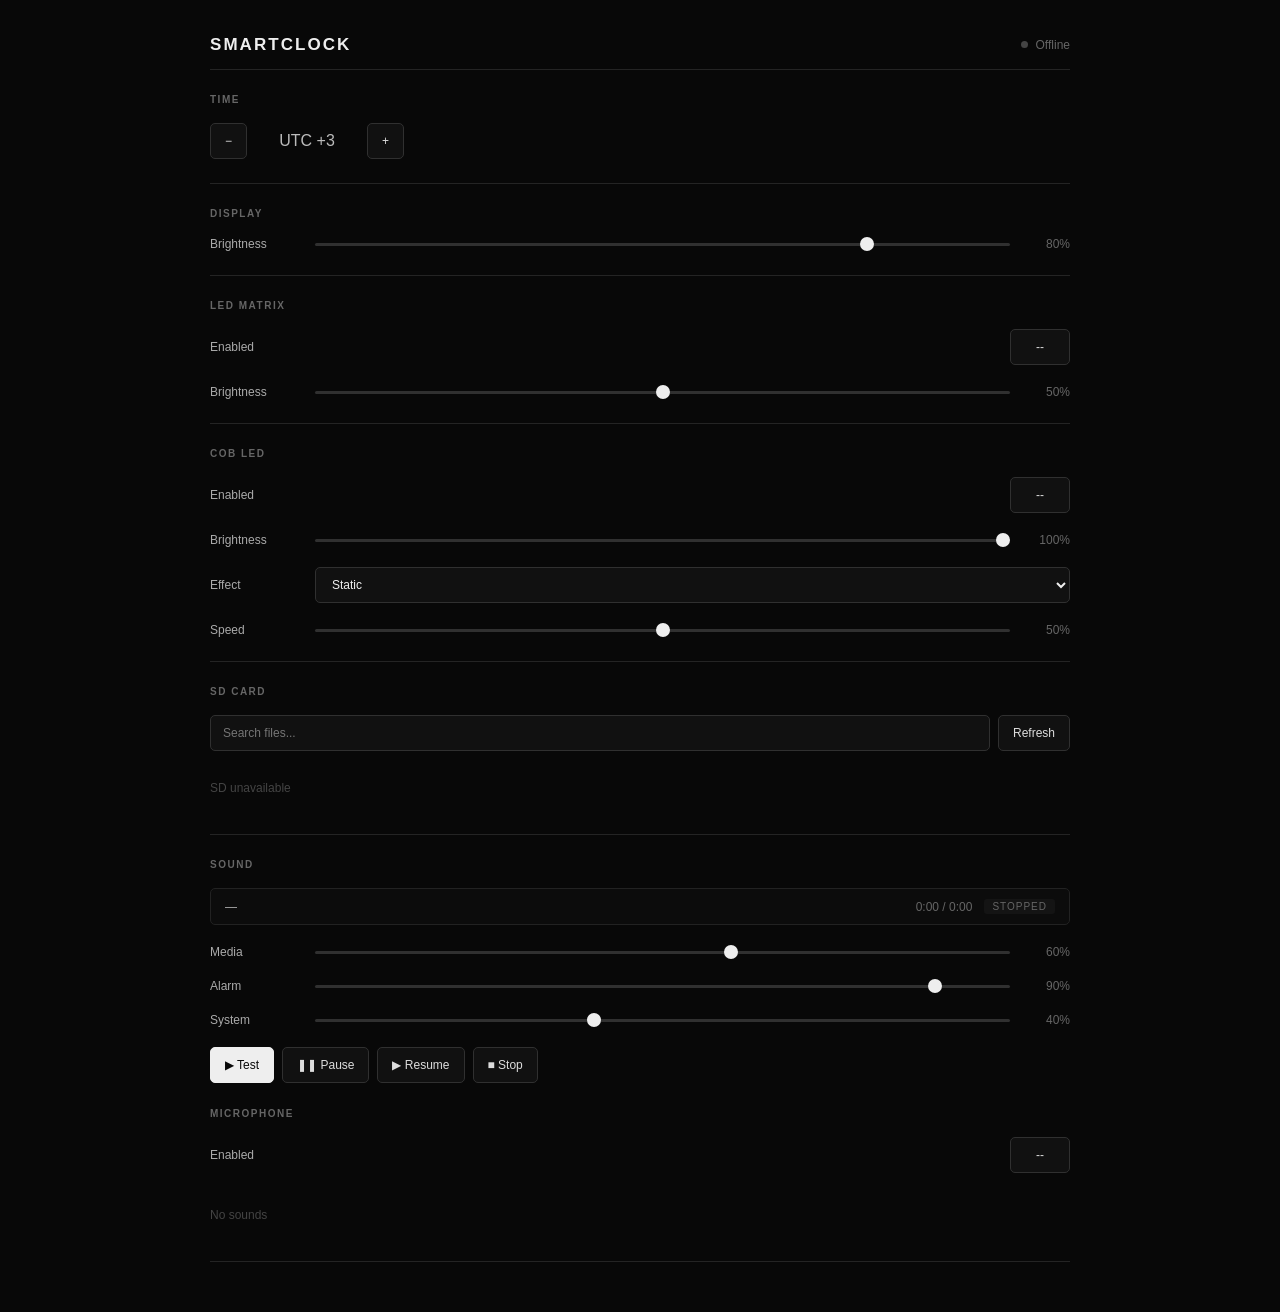
==== commit 770efc0e: "укаце" ====
--- a/data/index.html
+++ b/data/index.html
@@ -1,30 +1,16 @@
 <!DOCTYPE html>
+
 <html lang="ru">
+
 <head>
+
 <meta charset="UTF-8">
+
 <meta name="viewport" content="width=device-width, initial-scale=1.0">
 
 <title>SmartClock</title>
 
 <style>
-:root {
-    --bg: #080909;
-    --panel: #101212;
-    --panel-hover: #151818;
-    --panel-soft: #0d1010;
-    --border: #242929;
-
-    --text: #f2f4f4;
-    --muted: #7f8988;
-
-    --accent: #43e0c2;
-    --accent-dark: #1b7568;
-
-    --danger: #ff6565;
-    --warning: #ffc85c;
-
-    --radius: 14px;
-}
 
 * {
     box-sizing: border-box;
@@ -35,42 +21,20 @@
     margin: 0;
     padding: 0;
     min-height: 100%;
+    background: #080808;
+    color: #eee;
+    font-family: Arial, Helvetica, sans-serif;
 }
 
 body {
-    background: var(--bg);
-    color: var(--text);
-    font-family:
-        Inter,
-        -apple-system,
-        BlinkMacSystemFont,
-        "Segoe UI",
-        sans-serif;
-}
-
-button,
-input,
-select,
-textarea {
-    font: inherit;
-}
-
-button {
-    cursor: pointer;
-}
-
-.hidden {
-    display: none !important;
-}
-
-/* ============================================================
-   APP
-   ============================================================ */
-
-.app {
-    width: min(900px, calc(100% - 28px));
+    min-height: 100vh;
+}
+
+.page {
+    width: 100%;
+    max-width: 900px;
     margin: 0 auto;
-    padding: 28px 0 50px;
+    padding: 20px 20px 50px;
 }
 
 /* ============================================================
@@ -78,4370 +42,2356 @@
    ============================================================ */
 
 .header {
+    height: 50px;
     display: flex;
     align-items: center;
     justify-content: space-between;
-    margin-bottom: 26px;
+    border-bottom: 1px solid #242424;
 }
 
 .logo {
-    font-size: 20px;
-    font-weight: 800;
-    letter-spacing: 0.18em;
+    font-size: 17px;
+    font-weight: 600;
+    letter-spacing: 0.12em;
 }
 
 .connection {
     display: flex;
     align-items: center;
     gap: 8px;
-
-    color: var(--muted);
-    font-size: 13px;
+    color: #666;
+    font-size: 12px;
 }
 
 .connection-dot {
-    width: 8px;
-    height: 8px;
+    width: 7px;
+    height: 7px;
     border-radius: 50%;
-    background: var(--danger);
-
-    box-shadow: 0 0 0 4px rgba(255, 101, 101, 0.08);
-
-    transition: 0.2s;
-}
-
-.connection.connected .connection-dot {
-    background: var(--accent);
-    box-shadow: 0 0 0 4px rgba(67, 224, 194, 0.08);
-}
-
-.connection.connected {
-    color: var(--text);
-}
-
-/* ============================================================
-   TABS
-   ============================================================ */
-
-.tabs {
+    background: #444;
+}
+
+.connection-dot.online {
+    background: #54d88a;
+}
+
+/* ============================================================
+   SECTIONS
+   ============================================================ */
+
+.section {
+    padding: 24px 0;
+    border-bottom: 1px solid #242424;
+}
+
+.section-title {
+    margin-bottom: 18px;
+    color: #666;
+    font-size: 10px;
+    font-weight: 600;
+    letter-spacing: 0.15em;
+    text-transform: uppercase;
+}
+
+/* ============================================================
+   TIMEZONE
+   ============================================================ */
+
+.timezone {
     display: flex;
-    gap: 6px;
-
+    align-items: center;
+    gap: 10px;
+    max-width: 300px;
+}
+
+.timezone-value {
+    width: 100px;
+    text-align: center;
+    font-size: 16px;
+    color: #bbb;
+}
+
+/* ============================================================
+   BUTTONS
+   ============================================================ */
+
+button {
+    height: 36px;
+    padding: 0 14px;
+    border: 1px solid #303030;
+    border-radius: 5px;
+    background: #111;
+    color: #ddd;
+    font-size: 12px;
+    cursor: pointer;
+    transition:
+        background 0.1s,
+        border-color 0.1s;
+}
+
+button:hover {
+    background: #181818;
+    border-color: #444;
+}
+
+button:active {
+    background: #222;
+}
+
+button.primary {
+    background: #eee;
+    border-color: #eee;
+    color: #080808;
+}
+
+button.primary:hover {
+    background: #d4d4d4;
+}
+
+button.danger {
+    color: #ff7070;
+}
+
+button.toggle {
+    min-width: 60px;
+}
+
+button.toggle.on {
+    background: #1e3a24;
+    border-color: #2c5a37;
+    color: #7fe0a3;
+}
+
+/* ============================================================
+   RANGE
+   ============================================================ */
+
+.range-row {
+    display: flex;
+    align-items: center;
+    gap: 15px;
     margin-bottom: 20px;
-    padding: 5px;
-
-    background: var(--panel);
-    border: 1px solid var(--border);
-    border-radius: 12px;
-}
-
-.tab {
+}
+
+.range-row:last-child {
+    margin-bottom: 0;
+}
+
+.range-label {
+    width: 90px;
+    flex-shrink: 0;
+    color: #aaa;
+    font-size: 12px;
+}
+
+.range-value {
+    width: 45px;
+    text-align: right;
+    color: #666;
+    font-size: 12px;
+    font-variant-numeric: tabular-nums;
+}
+
+input[type="range"] {
     flex: 1;
-
-    border: 0;
-    border-radius: 8px;
-
-    padding: 10px 12px;
-
-    background: transparent;
-    color: var(--muted);
-
-    transition: 0.2s;
-}
-
-.tab:hover {
-    color: var(--text);
-}
-
-.tab.active {
-    background: var(--panel-hover);
-    color: var(--accent);
-}
-
-/* ============================================================
-   SECTIONS
-   ============================================================ */
-
-.tab-content {
-    display: none;
-}
-
-.tab-content.active {
-    display: block;
-}
-
-.section {
-    margin-bottom: 14px;
-    padding: 18px;
-
-    background: var(--panel);
-    border: 1px solid var(--border);
-    border-radius: var(--radius);
-}
-
-.section-title {
-    margin-bottom: 16px;
-
-    font-size: 13px;
-    font-weight: 700;
-
-    text-transform: uppercase;
-    letter-spacing: 0.08em;
-
-    color: var(--muted);
-}
-
-.row {
+    width: 100%;
+    height: 3px;
+    margin: 0;
+    padding: 0;
+    appearance: none;
+    -webkit-appearance: none;
+    background: #303030;
+    border-radius: 2px;
+    outline: none;
+}
+
+input[type="range"]::-webkit-slider-thumb {
+    appearance: none;
+    -webkit-appearance: none;
+    width: 14px;
+    height: 14px;
+    border: none;
+    border-radius: 50%;
+    background: #eee;
+    cursor: pointer;
+}
+
+input[type="range"]::-moz-range-thumb {
+    width: 14px;
+    height: 14px;
+    border: none;
+    border-radius: 50%;
+    background: #eee;
+    cursor: pointer;
+}
+
+/* ============================================================
+   SELECT
+   ============================================================ */
+
+select {
+    flex: 1;
+    height: 36px;
+    padding: 0 12px;
+    border: 1px solid #303030;
+    border-radius: 5px;
+    outline: none;
+    background: #111;
+    color: #eee;
+    font-size: 12px;
+    cursor: pointer;
+}
+
+select:hover {
+    border-color: #444;
+}
+
+/* ============================================================
+   SWITCH
+   ============================================================ */
+
+.switch-row {
     display: flex;
     align-items: center;
     justify-content: space-between;
-    gap: 16px;
-
-    min-height: 44px;
-
-    border-bottom: 1px solid rgba(255,255,255,0.04);
-}
-
-.row:last-child {
-    border-bottom: 0;
-}
-
-.row + .row {
-    margin-top: 6px;
-}
-
-.row-label {
-    min-width: 0;
-}
-
-.row-label strong {
-    display: block;
-    font-size: 14px;
-    font-weight: 600;
-}
-
-.row-label span {
-    display: block;
-    margin-top: 3px;
-
-    color: var(--muted);
+    margin-bottom: 20px;
+}
+
+.switch-label {
+    color: #aaa;
     font-size: 12px;
 }
 
 /* ============================================================
-   INPUTS
-   ============================================================ */
-
-input[type="text"],
-input[type="number"],
-input[type="time"],
-select,
-textarea {
-    width: 100%;
-
-    border: 1px solid var(--border);
-    border-radius: 10px;
-
-    padding: 10px 12px;
-
-    background: #0b0e0e;
-    color: var(--text);
-
+   SD
+   ============================================================ */
+
+.sd-search {
+    display: flex;
+    gap: 8px;
+    margin-bottom: 15px;
+}
+
+input[type="text"] {
+    flex: 1;
+    height: 36px;
+    padding: 0 12px;
+    border: 1px solid #303030;
+    border-radius: 5px;
     outline: none;
-
-    transition: 0.2s;
-}
-
-input:focus,
-select:focus,
-textarea:focus {
-    border-color: var(--accent-dark);
-    box-shadow: 0 0 0 3px rgba(67, 224, 194, 0.06);
-}
-
-input[type="range"] {
-    width: 180px;
-    accent-color: var(--accent);
-}
-
-input[type="checkbox"] {
-    width: 18px;
-    height: 18px;
-
-    accent-color: var(--accent);
-}
-
-/* ============================================================
-   BUTTONS
-   ============================================================ */
-
-.btn {
-    display: inline-flex;
-    align-items: center;
-    justify-content: center;
-    gap: 8px;
-
-    min-height: 40px;
-
-    border: 1px solid var(--border);
-    border-radius: 10px;
-
-    padding: 9px 14px;
-
-    background: var(--panel-soft);
-    color: var(--text);
-
-    transition: 0.2s;
-}
-
-.btn:hover {
-    background: var(--panel-hover);
-    border-color: #343b3b;
-}
-
-.btn.primary {
-    background: var(--accent);
-    color: #06110f;
-
-    border-color: var(--accent);
-
-    font-weight: 700;
-}
-
-.btn.primary:hover {
-    filter: brightness(1.05);
-}
-
-.btn.danger {
-    color: var(--danger);
-    border-color: rgba(255,101,101,0.25);
-}
-
-.btn.danger:hover {
-    background: rgba(255,101,101,0.08);
-}
-
-.btn.small {
-    min-height: 34px;
-    padding: 7px 10px;
+    background: #111;
+    color: #eee;
     font-size: 12px;
 }
 
-.btn.full {
-    width: 100%;
-}
-
-/* ============================================================
-   TOGGLE
-   ============================================================ */
-
-.switch {
-    position: relative;
-
-    width: 44px;
-    height: 24px;
-
-    flex: 0 0 auto;
-}
-
-.switch input {
-    display: none;
-}
-
-.switch-slider {
-    position: absolute;
-    inset: 0;
-
-    background: #262c2c;
-    border-radius: 20px;
-
-    cursor: pointer;
-
-    transition: 0.2s;
-}
-
-.switch-slider::before {
-    content: "";
-
-    position: absolute;
-
-    width: 18px;
-    height: 18px;
-
-    left: 3px;
-    top: 3px;
-
-    background: #aeb7b6;
-    border-radius: 50%;
-
-    transition: 0.2s;
-}
-
-.switch input:checked + .switch-slider {
-    background: var(--accent-dark);
-}
-
-.switch input:checked + .switch-slider::before {
-    transform: translateX(20px);
-    background: var(--accent);
-}
-
-/* ============================================================
-   ALARM LIST
-   ============================================================ */
-
-.alarm-header {
+input[type="text"]:focus {
+    border-color: #555;
+}
+
+.file-list {
+    max-height: 320px;
+    overflow-y: auto;
+}
+
+.file {
     display: flex;
     align-items: center;
     justify-content: space-between;
-
-    margin-bottom: 14px;
-}
-
-.alarm-header-title {
-    font-size: 18px;
-    font-weight: 700;
-}
-
-.alarm-header-subtitle {
-    margin-top: 3px;
-
-    color: var(--muted);
+    min-height: 38px;
+    border-bottom: 1px solid #181818;
+}
+
+.file:last-child {
+    border-bottom: none;
+}
+
+.file-path {
+    overflow: hidden;
+    text-overflow: ellipsis;
+    white-space: nowrap;
+    color: #aaa;
     font-size: 12px;
 }
 
-.alarm-list {
+.file-size {
+    flex-shrink: 0;
+    margin-left: 10px;
+    color: #444;
+    font-size: 10px;
+}
+
+/* ============================================================
+   SOUND
+   ============================================================ */
+
+.sound-buttons {
+    display: flex;
+    align-items: center;
+    gap: 8px;
+    margin-bottom: 25px;
+}
+
+.record-status {
+    display: flex;
+    align-items: center;
+    margin-left: auto;
+    color: #555;
+    font-size: 11px;
+}
+
+.record-dot {
+    width: 7px;
+    height: 7px;
+    margin-right: 7px;
+    border-radius: 50%;
+    background: #444;
+}
+
+.record-status.recording {
+    color: #ff6b6b;
+}
+
+.record-status.recording .record-dot {
+    background: #ff4d4d;
+}
+
+.audio-list {
     display: flex;
     flex-direction: column;
-    gap: 10px;
-}
-
-.alarm-card {
-    position: relative;
-
-    display: flex;
-    align-items: center;
-    gap: 14px;
-
-    padding: 16px;
-
-    background: var(--panel);
-    border: 1px solid var(--border);
-    border-radius: var(--radius);
-
-    cursor: pointer;
-
-    transition:
-        background 0.2s,
-        border-color 0.2s,
-        transform 0.2s;
-}
-
-.alarm-card:hover {
-    background: var(--panel-hover);
-    border-color: #303737;
-    transform: translateY(-1px);
-}
-
-.alarm-card.disabled {
-    opacity: 0.55;
-}
-
-.alarm-time {
-    min-width: 105px;
-
-    font-size: 30px;
-    font-weight: 700;
-    line-height: 1;
-
-    letter-spacing: -0.04em;
-}
-
-.alarm-info {
-    min-width: 0;
-    flex: 1;
-}
-
-.alarm-name {
-    overflow: hidden;
-
-    font-size: 14px;
-    font-weight: 600;
-
-    text-overflow: ellipsis;
-    white-space: nowrap;
-}
-
-.alarm-repeat {
-    margin-top: 5px;
-
-    color: var(--muted);
-    font-size: 12px;
-}
-
-.alarm-phase-count {
-    margin-top: 4px;
-
-    color: var(--muted);
-    font-size: 11px;
-}
-
-.alarm-actions {
+}
+
+.audio-row {
     display: flex;
     align-items: center;
     gap: 10px;
-}
-
-.empty-state {
-    padding: 45px 20px;
-
-    text-align: center;
-
-    background: var(--panel);
-    border: 1px dashed var(--border);
-    border-radius: var(--radius);
-}
-
-.empty-state-title {
-    font-size: 16px;
-    font-weight: 700;
-}
-
-.empty-state-text {
-    margin-top: 7px;
-
-    color: var(--muted);
-    font-size: 13px;
-}
-
-/* ============================================================
-   ALARM EDITOR
-   ============================================================ */
-
-.editor-header {
-    display: flex;
-    align-items: center;
-    gap: 12px;
-
-    margin-bottom: 16px;
-}
-
-.editor-header-info {
+    min-height: 45px;
+    border-bottom: 1px solid #181818;
+}
+
+.audio-name {
     flex: 1;
-}
-
-.editor-title {
-    font-size: 20px;
-    font-weight: 700;
-}
-
-.editor-subtitle {
-    margin-top: 4px;
-
-    color: var(--muted);
+    overflow: hidden;
+    text-overflow: ellipsis;
+    white-space: nowrap;
+    color: #aaa;
     font-size: 12px;
 }
 
-.editor-actions {
-    display: flex;
-    gap: 8px;
-}
-
-/* ============================================================
-   DAYS
-   ============================================================ */
-
-.days {
-    display: grid;
-    grid-template-columns: repeat(7, 1fr);
-    gap: 6px;
-}
-
-.day {
-    min-height: 42px;
-
-    border: 1px solid var(--border);
-    border-radius: 9px;
-
-    background: var(--panel-soft);
-    color: var(--muted);
-
-    transition: 0.2s;
-}
-
-.day:hover {
-    color: var(--text);
-}
-
-.day.active {
-    border-color: var(--accent-dark);
-
-    background: rgba(67,224,194,0.1);
-    color: var(--accent);
-}
-
-/* ============================================================
-   PHASES
-   ============================================================ */
-
-.phase {
-    margin-bottom: 12px;
-
-    background: var(--panel-soft);
-    border: 1px solid var(--border);
-    border-radius: 12px;
-
-    overflow: hidden;
-}
-
-.phase:last-child {
-    margin-bottom: 0;
-}
-
-.phase-header {
-    display: flex;
-    align-items: center;
-    gap: 10px;
-
-    padding: 13px 14px;
-
-    background: rgba(255,255,255,0.015);
-    border-bottom: 1px solid var(--border);
-}
-
-.phase-number {
-    display: flex;
-    align-items: center;
-    justify-content: center;
-
-    width: 28px;
-    height: 28px;
-
-    border-radius: 8px;
-
-    background: rgba(67,224,194,0.08);
-    color: var(--accent);
-
-    font-size: 12px;
-    font-weight: 700;
-}
-
-.phase-title {
-    flex: 1;
-
-    font-size: 14px;
-    font-weight: 700;
-}
-
-.phase-header-actions {
-    display: flex;
-    gap: 6px;
-}
-
-.phase-body {
-    padding: 14px;
-}
-
-.phase-grid {
-    display: grid;
-    grid-template-columns: repeat(2, 1fr);
-    gap: 12px;
-}
-
-.field {
-    min-width: 0;
-}
-
-.field.full {
-    grid-column: 1 / -1;
-}
-
-.field-label {
-    display: block;
-
-    margin-bottom: 6px;
-
-    color: var(--muted);
-    font-size: 11px;
-    font-weight: 600;
-
-    text-transform: uppercase;
-    letter-spacing: 0.06em;
-}
-
-.value-input {
-    display: flex;
-    align-items: center;
-    gap: 8px;
-}
-
-.value-input input {
-    flex: 1;
-}
-
-.unit {
-    width: 45px;
-
-    color: var(--muted);
-    font-size: 11px;
-}
-
-/* ============================================================
-   DEVICE BLOCKS
-   ============================================================ */
-
-.device-block {
-    margin-top: 14px;
-
-    border: 1px solid var(--border);
-    border-radius: 11px;
-
-    overflow: hidden;
-}
-
-.device-header {
+.audio-play {
+    width: 38px;
+    padding: 0;
+}
+
+/* ============================================================
+   PLAYER
+   ============================================================ */
+
+.player-status {
     display: flex;
     align-items: center;
     justify-content: space-between;
-
-    padding: 11px 12px;
-
-    background: rgba(255,255,255,0.015);
-    border-bottom: 1px solid var(--border);
-}
-
-.device-title {
-    font-size: 13px;
-    font-weight: 700;
-}
-
-.device-body {
-    padding: 12px;
-}
-
-.device-grid {
-    display: grid;
-    grid-template-columns: repeat(2, 1fr);
-    gap: 10px;
-}
-
-/* ============================================================
-   JSON VIEW
-   ============================================================ */
-
-.json-box {
-    width: 100%;
-    min-height: 350px;
-
-    resize: vertical;
-
-    font-family:
-        "SFMono-Regular",
-        Consolas,
-        "Liberation Mono",
-        monospace;
-
+    margin-bottom: 20px;
+    padding: 10px 14px;
+    border: 1px solid #222;
+    border-radius: 5px;
+    background: #0c0c0c;
     font-size: 12px;
-    line-height: 1.5;
-}
-
-/* ============================================================
-   FOOTER ACTIONS
-   ============================================================ */
-
-.editor-footer {
-    display: flex;
-    gap: 10px;
-
-    margin-top: 16px;
-}
-
-.editor-footer .btn {
+}
+
+.player-track {
     flex: 1;
-}
-
-.danger-zone {
-    margin-top: 20px;
-
-    padding: 16px;
-
-    border: 1px solid rgba(255,101,101,0.18);
-    border-radius: var(--radius);
-
-    background: rgba(255,101,101,0.025);
-}
-
-.danger-zone-title {
-    margin-bottom: 10px;
-
-    color: var(--danger);
-
+    overflow: hidden;
+    text-overflow: ellipsis;
+    white-space: nowrap;
+    color: #aaa;
+}
+
+.player-time {
+    flex-shrink: 0;
+    margin-left: 12px;
+    color: #666;
+    font-variant-numeric: tabular-nums;
+}
+
+.player-state {
+    flex-shrink: 0;
+    margin-left: 12px;
+    padding: 2px 8px;
+    border-radius: 3px;
+    font-size: 10px;
+    text-transform: uppercase;
+    letter-spacing: 0.1em;
+}
+
+.player-state.playing {
+    color: #7fe0a3;
+    background: #16281b;
+}
+
+.player-state.paused {
+    color: #ffd479;
+    background: #2a2415;
+}
+
+.player-state.fading_out {
+    color: #ff9b6b;
+    background: #2a1d15;
+}
+
+.player-state.stopped {
+    color: #666;
+    background: #141414;
+}
+
+/* ============================================================
+   EMPTY
+   ============================================================ */
+
+.empty {
+    padding: 15px 0;
+    color: #444;
     font-size: 12px;
-    font-weight: 700;
-
-    text-transform: uppercase;
-}
-
-/* ============================================================
-   STATUS
-   ============================================================ */
-
-.status {
+}
+
+/* ============================================================
+   MESSAGE
+   ============================================================ */
+
+.message {
     position: fixed;
-
     left: 50%;
-    bottom: 22px;
-
+    bottom: 20px;
+    z-index: 100;
     transform: translate(-50%, 20px);
-
-    padding: 11px 16px;
-
-    background: #171b1b;
-    border: 1px solid var(--border);
-    border-radius: 10px;
-
-    color: var(--text);
-    font-size: 13px;
-
+    padding: 9px 14px;
+    border: 1px solid #303030;
+    border-radius: 5px;
+    background: #111;
+    color: #ccc;
+    font-size: 12px;
     opacity: 0;
     pointer-events: none;
-
-    transition: 0.25s;
-
-    z-index: 1000;
-}
-
-.status.visible {
+    transition:
+        opacity 0.15s,
+        transform 0.15s;
+}
+
+.message.show {
+    opacity: 1;
     transform: translate(-50%, 0);
-    opacity: 1;
-}
-
-.status.error {
-    border-color: rgba(255,101,101,0.3);
-    color: var(--danger);
-}
-
-/* ============================================================
-   SETTINGS
-   ============================================================ */
-
-.value {
-    min-width: 50px;
-    text-align: right;
-
-    color: var(--accent);
-    font-size: 13px;
-}
-
-.stepper {
-    display: flex;
-    align-items: center;
-    gap: 8px;
-}
-
-.stepper button {
-    width: 34px;
-    height: 34px;
-
-    border: 1px solid var(--border);
-    border-radius: 8px;
-
-    background: var(--panel-soft);
-    color: var(--text);
-}
-
-.stepper span {
-    min-width: 58px;
-    text-align: center;
-}
-
-/* ============================================================
-   TIMER
-   ============================================================ */
-
-.timer-display {
-    margin: 20px 0;
-
-    text-align: center;
-
-    font-size: 52px;
-    font-weight: 700;
-    letter-spacing: -0.04em;
-}
-
-.timer-inputs {
-    display: grid;
-    grid-template-columns: repeat(3, 1fr);
-    gap: 8px;
 }
 
 /* ============================================================
    MOBILE
    ============================================================ */
 
-@media (max-width: 600px) {
-    .app {
-        width: calc(100% - 18px);
-        padding-top: 18px;
-    }
-
-    .tabs {
-        overflow-x: auto;
-    }
-
-    .tab {
-        min-width: 105px;
-    }
-
-    .alarm-card {
-        align-items: flex-start;
-    }
-
-    .alarm-time {
-        min-width: 85px;
-        font-size: 25px;
-    }
-
-    .alarm-actions {
-        margin-left: auto;
-    }
-
-    .phase-grid,
-    .device-grid {
-        grid-template-columns: 1fr;
-    }
-
-    .field.full {
-        grid-column: auto;
-    }
-
-    .days {
-        gap: 4px;
-    }
-
-    .day {
-        min-height: 38px;
-        padding: 0;
-        font-size: 11px;
-    }
-
-    .editor-header {
-        align-items: flex-start;
-    }
-
-    .editor-header {
-        flex-wrap: wrap;
-    }
-
-    .editor-header-info {
-        min-width: calc(100% - 60px);
-    }
-
-    .editor-actions {
+@media (max-width: 650px) {
+
+    .page {
+        padding: 15px 15px 40px;
+    }
+
+    .timezone {
+        max-width: none;
         width: 100%;
     }
 
-    .editor-actions .btn {
+    .timezone-value {
         flex: 1;
     }
-
-    .row {
-        align-items: flex-start;
-        padding: 8px 0;
-    }
-
-    input[type="range"] {
-        width: 130px;
-    }
-}
+}
+
 </style>
+
 </head>
 
 <body>
 
-<div class="app">
-
-    <!-- ========================================================
-         HEADER
-    ========================================================= -->
-
-    <header class="header">
-
-        <div class="logo">
-            SMARTCLOCK
+<div class="page">
+
+<!-- ============================================================
+     HEADER
+     ============================================================ -->
+
+<header class="header">
+
+    <div class="logo">
+        SMARTCLOCK
+    </div>
+
+    <div class="connection">
+
+        <span
+            id="connectionDot"
+            class="connection-dot"
+        ></span>
+
+        <span id="connectionText">
+            Connecting
+        </span>
+
+    </div>
+
+</header>
+
+
+<!-- ============================================================
+     TIMEZONE
+     ============================================================ -->
+
+<section class="section">
+
+    <div class="section-title">
+        Time
+    </div>
+
+    <div class="timezone">
+
+        <button onclick="changeTimezone(-1)">
+            −
+        </button>
+
+        <div
+            id="timezone"
+            class="timezone-value"
+        >
+            UTC +3
         </div>
 
+        <button onclick="changeTimezone(1)">
+            +
+        </button>
+
+    </div>
+
+</section>
+
+
+<!-- ============================================================
+     DISPLAY
+     ============================================================ -->
+
+<section class="section">
+
+    <div class="section-title">
+        Display
+    </div>
+
+    <div class="range-row">
+
+        <div class="range-label">
+            Brightness
+        </div>
+
+        <input
+            id="brightness"
+            type="range"
+            min="0"
+            max="100"
+            value="80"
+            oninput="changeBrightness(this.value)"
+        >
+
         <div
-            id="connection"
-            class="connection"
+            id="brightness_value"
+            class="range-value"
         >
-            <span class="connection-dot"></span>
-            <span id="connectionText">
-                Disconnected
-            </span>
+            80%
         </div>
 
-    </header>
-
-
-    <!-- ========================================================
-         TABS
-    ========================================================= -->
-
-    <nav class="tabs">
+    </div>
+
+</section>
+
+
+<!-- ============================================================
+     LED MATRIX
+     ============================================================ -->
+
+<section class="section">
+
+    <div class="section-title">
+        LED Matrix
+    </div>
+
+    <div class="switch-row">
+
+        <div class="switch-label">
+            Enabled
+        </div>
 
         <button
-            class="tab active"
-            data-tab="settings"
+            id="mx_on"
+            class="toggle"
+            onclick="toggleMatrix()"
         >
-            Settings
+            --
         </button>
 
+    </div>
+
+    <div class="range-row">
+
+        <div class="range-label">
+            Brightness
+        </div>
+
+        <input
+            id="mx_br"
+            type="range"
+            min="0"
+            max="100"
+            value="50"
+            oninput="changeMatrixBrightness(this.value)"
+        >
+
+        <div
+            id="mx_br_value"
+            class="range-value"
+        >
+            50%
+        </div>
+
+    </div>
+
+</section>
+
+
+<!-- ============================================================
+     COB LED
+     ============================================================ -->
+
+<section class="section">
+
+    <div class="section-title">
+        COB LED
+    </div>
+
+    <div class="switch-row">
+
+        <div class="switch-label">
+            Enabled
+        </div>
+
         <button
-            class="tab"
-            data-tab="alarm"
+            id="cob_on"
+            class="toggle"
+            onclick="toggleCob()"
         >
+            --
+        </button>
+
+    </div>
+
+    <div class="range-row">
+
+        <div class="range-label">
+            Brightness
+        </div>
+
+        <input
+            id="cob_br"
+            type="range"
+            min="0"
+            max="100"
+            value="100"
+            oninput="changeCobBrightness(this.value)"
+        >
+
+        <div
+            id="cob_br_value"
+            class="range-value"
+        >
+            100%
+        </div>
+
+    </div>
+
+    <div class="range-row">
+
+        <div class="range-label">
+            Effect
+        </div>
+
+        <select
+            id="cob_eff"
+            onchange="changeCobEffect(this.value)"
+        >
+
+            <option value="0">
+                Static
+            </option>
+
+            <option value="1">
+                Breath
+            </option>
+
+            <option value="2">
+                Strobe
+            </option>
+
+            <option value="3">
+                Wave
+            </option>
+
+        </select>
+
+    </div>
+
+    <div class="range-row">
+
+        <div class="range-label">
+            Speed
+        </div>
+
+        <input
+            id="cob_spd"
+            type="range"
+            min="0"
+            max="100"
+            value="50"
+            oninput="changeCobSpeed(this.value)"
+        >
+
+        <div
+            id="cob_spd_value"
+            class="range-value"
+        >
+            50%
+        </div>
+
+    </div>
+
+</section>
+
+
+<!-- ============================================================
+     SD CARD
+     ============================================================ -->
+
+<section class="section">
+
+    <div class="section-title">
+        SD Card
+    </div>
+
+    <div class="sd-search">
+
+        <input
+            id="searchInput"
+            type="text"
+            placeholder="Search files..."
+            oninput="filterFiles()"
+        >
+
+        <button onclick="loadSD()">
+            Refresh
+        </button>
+
+    </div>
+
+    <div
+        id="fileList"
+        class="file-list"
+    >
+
+        <div class="empty">
+            Loading...
+        </div>
+
+    </div>
+
+</section>
+
+
+<!-- ============================================================
+     SOUND
+     ============================================================ -->
+
+<section class="section">
+
+    <div class="section-title">
+        Sound
+    </div>
+
+
+    <!-- PLAYER -->
+
+    <div class="player-status">
+
+        <div
+            id="playerTrack"
+            class="player-track"
+        >
+            —
+        </div>
+
+        <div
+            id="playerTime"
+            class="player-time"
+        >
+            0:00 / 0:00
+        </div>
+
+        <div
+            id="playerState"
+            class="player-state stopped"
+        >
+            stopped
+        </div>
+
+    </div>
+
+
+    <!-- VOLUME MEDIA -->
+
+    <div class="range-row">
+
+        <div class="range-label">
+            Media
+        </div>
+
+        <input
+            id="vol_media"
+            type="range"
+            min="0"
+            max="100"
+            value="60"
+            oninput="changeVolume('vol_media', this.value)"
+        >
+
+        <div
+            id="vol_media_value"
+            class="range-value"
+        >
+            60%
+        </div>
+
+    </div>
+
+
+    <!-- VOLUME ALARM -->
+
+    <div class="range-row">
+
+        <div class="range-label">
             Alarm
+        </div>
+
+        <input
+            id="vol_alarm"
+            type="range"
+            min="0"
+            max="100"
+            value="90"
+            oninput="changeVolume('vol_alarm', this.value)"
+        >
+
+        <div
+            id="vol_alarm_value"
+            class="range-value"
+        >
+            90%
+        </div>
+
+    </div>
+
+
+    <!-- VOLUME SYSTEM -->
+
+    <div class="range-row">
+
+        <div class="range-label">
+            System
+        </div>
+
+        <input
+            id="vol_system"
+            type="range"
+            min="0"
+            max="100"
+            value="40"
+            oninput="changeVolume('vol_system', this.value)"
+        >
+
+        <div
+            id="vol_system_value"
+            class="range-value"
+        >
+            40%
+        </div>
+
+    </div>
+
+
+    <!-- PLAYER CONTROLS -->
+
+    <div
+        class="sound-buttons"
+        style="margin-top:20px;"
+    >
+
+        <button
+            class="primary"
+            onclick="playSelectedSound()"
+        >
+            ▶ Test
         </button>
 
+        <button onclick="pauseSound()">
+            ❚❚ Pause
+        </button>
+
+        <button onclick="resumeSound()">
+            ▶ Resume
+        </button>
+
+        <button onclick="stopSound()">
+            ■ Stop
+        </button>
+
+    </div>
+
+
+    <!-- MICROPHONE -->
+
+    <div class="section-title">
+        Microphone
+    </div>
+
+    <div class="switch-row">
+
+        <div class="switch-label">
+            Enabled
+        </div>
+
         <button
-            class="tab"
-            data-tab="timer"
+            id="mic_on"
+            class="toggle"
+            onclick="toggleMic()"
         >
-            Timer
+            --
         </button>
 
-        <button
-            class="tab"
-            data-tab="time-management"
-        >
-            Time
-        </button>
-
-    </nav>
-
-
-    <!-- ========================================================
-         SETTINGS
-    ======================================================== -->
-
-    <main
-        id="settings"
-        class="tab-content active"
+    </div>
+
+
+    <!-- AUDIO LIST -->
+
+    <div
+        id="audioList"
+        class="audio-list"
     >
 
-        <section class="section">
-
-            <div class="section-title">
-                Time
-            </div>
-
-            <div class="row">
-
-                <div class="row-label">
-                    <strong>Current time</strong>
-                    <span id="currentTime">--:--:--</span>
-                </div>
-
-            </div>
-
-            <div class="row">
-
-                <div class="row-label">
-                    <strong>UTC offset</strong>
-                    <span>Device timezone</span>
-                </div>
-
-                <div class="stepper">
-
-                    <button onclick="changeUtc(-1)">
-                        −
-                    </button>
-
-                    <span id="utcValue">
-                        UTC +3
-                    </span>
-
-                    <button onclick="changeUtc(1)">
-                        +
-                    </button>
-
-                </div>
-
-            </div>
-
-            <div class="row">
-
-                <button
-                    class="btn"
-                    onclick="syncTime()"
-                >
-                    Sync Now
-                </button>
-
-            </div>
-
-        </section>
-
-
-        <section class="section">
-
-            <div class="section-title">
-                Display
-            </div>
-
-            <div class="row">
-
-                <div class="row-label">
-                    <strong>Brightness</strong>
-                    <span>Display brightness</span>
-                </div>
-
-                <div class="value-input">
-
-                    <input
-                        id="displayBrightness"
-                        type="range"
-                        min="0"
-                        max="100"
-                        value="80"
-                        oninput="updateRange('displayBrightnessValue', this.value)"
-                        onchange="setParam('display_brightness', this.value)"
-                    >
-
-                    <span
-                        id="displayBrightnessValue"
-                        class="value"
-                    >
-                        80%
-                    </span>
-
-                </div>
-
-            </div>
-
-        </section>
-
-
-        <section class="section">
-
-            <div class="section-title">
-                LED Matrix
-            </div>
-
-            <div class="row">
-
-                <div class="row-label">
-                    <strong>Enabled</strong>
-                </div>
-
-                <label class="switch">
-
-                    <input
-                        id="matrixEnabled"
-                        type="checkbox"
-                        checked
-                        onchange="setParam('matrix_enabled', this.checked ? 1 : 0)"
-                    >
-
-                    <span class="switch-slider"></span>
-
-                </label>
-
-            </div>
-
-            <div class="row">
-
-                <div class="row-label">
-                    <strong>Brightness</strong>
-                </div>
-
-                <div class="value-input">
-
-                    <input
-                        type="range"
-                        min="0"
-                        max="100"
-                        value="50"
-                        oninput="updateRange('matrixBrightnessValue', this.value)"
-                        onchange="setParam('matrix_brightness', this.value)"
-                    >
-
-                    <span
-                        id="matrixBrightnessValue"
-                        class="value"
-                    >
-                        50%
-                    </span>
-
-                </div>
-
-            </div>
-
-            <div class="row">
-
-                <div class="row-label">
-                    <strong>Effect</strong>
-                </div>
-
-                <select
-                    onchange="setParam('matrix_effect', this.value)"
-                >
-                    <option>Lighting</option>
-                    <option>Rainbow</option>
-                    <option>Rainbow Wave</option>
-                    <option>Fire</option>
-                    <option>Fireplace</option>
-                    <option>Plasma</option>
-                    <option>Aurora</option>
-                    <option>Ocean</option>
-                    <option>Twinkle</option>
-                    <option>Meteor</option>
-                    <option>Matrix</option>
-                </select>
-
-            </div>
-
-            <div class="row">
-
-                <div class="row-label">
-                    <strong>Speed</strong>
-                </div>
-
-                <div class="value-input">
-
-                    <input
-                        type="range"
-                        min="0"
-                        max="100"
-                        value="50"
-                        oninput="updateRange('matrixSpeedValue', this.value)"
-                        onchange="setParam('matrix_speed', this.value)"
-                    >
-
-                    <span
-                        id="matrixSpeedValue"
-                        class="value"
-                    >
-                        50%
-                    </span>
-
-                </div>
-
-            </div>
-
-        </section>
-
-
-        <section class="section">
-
-            <div class="section-title">
-                COB Lighting
-            </div>
-
-            <div class="row">
-
-                <div class="row-label">
-                    <strong>Enabled</strong>
-                </div>
-
-                <label class="switch">
-
-                    <input
-                        type="checkbox"
-                        onchange="setParam('cob_enabled', this.checked ? 1 : 0)"
-                    >
-
-                    <span class="switch-slider"></span>
-
-                </label>
-
-            </div>
-
-            <div class="row">
-
-                <div class="row-label">
-                    <strong>Brightness</strong>
-                </div>
-
-                <div class="value-input">
-
-                    <input
-                        type="range"
-                        min="0"
-                        max="100"
-                        value="100"
-                        oninput="updateRange('cobBrightnessValue', this.value)"
-                        onchange="setParam('cob_brightness', this.value)"
-                    >
-
-                    <span
-                        id="cobBrightnessValue"
-                        class="value"
-                    >
-                        100%
-                    </span>
-
-                </div>
-
-            </div>
-
-            <div class="row">
-
-                <div class="row-label">
-                    <strong>Effect</strong>
-                </div>
-
-                <select onchange="setParam('cob_effect', this.value)">
-                    <option>Static</option>
-                    <option>Breath</option>
-                    <option>Strobe</option>
-                    <option>Wave</option>
-                </select>
-
-            </div>
-
-            <div class="row">
-
-                <div class="row-label">
-                    <strong>Speed</strong>
-                </div>
-
-                <div class="value-input">
-
-                    <input
-                        type="range"
-                        min="0"
-                        max="100"
-                        value="50"
-                        oninput="updateRange('cobSpeedValue', this.value)"
-                        onchange="setParam('cob_speed', this.value)"
-                    >
-
-                    <span
-                        id="cobSpeedValue"
-                        class="value"
-                    >
-                        50%
-                    </span>
-
-                </div>
-
-            </div>
-
-        </section>
-
-
-        <section class="section">
-
-            <div class="section-title">
-                Sound
-            </div>
-
-            <div class="row">
-
-                <div class="row-label">
-                    <strong>Media volume</strong>
-                </div>
-
-                <div class="value-input">
-
-                    <input
-                        type="range"
-                        min="0"
-                        max="100"
-                        value="80"
-                        oninput="updateRange('mediaVolumeValue', this.value)"
-                        onchange="setParam('volume_media', this.value)"
-                    >
-
-                    <span
-                        id="mediaVolumeValue"
-                        class="value"
-                    >
-                        80%
-                    </span>
-
-                </div>
-
-            </div>
-
-            <div class="row">
-
-                <div class="row-label">
-                    <strong>Alarm volume</strong>
-                </div>
-
-                <div class="value-input">
-
-                    <input
-                        type="range"
-                        min="0"
-                        max="100"
-                        value="100"
-                        oninput="updateRange('alarmVolumeValue', this.value)"
-                        onchange="setParam('volume_alarm', this.value)"
-                    >
-
-                    <span
-                        id="alarmVolumeValue"
-                        class="value"
-                    >
-                        100%
-                    </span>
-
-                </div>
-
-            </div>
-
-            <div class="row">
-
-                <div class="row-label">
-                    <strong>System volume</strong>
-                </div>
-
-                <div class="value-input">
-
-                    <input
-                        type="range"
-                        min="0"
-                        max="100"
-                        value="80"
-                        oninput="updateRange('systemVolumeValue', this.value)"
-                        onchange="setParam('volume_system', this.value)"
-                    >
-
-                    <span
-                        id="systemVolumeValue"
-                        class="value"
-                    >
-                        80%
-                    </span>
-
-                </div>
-
-            </div>
-
-            <div class="row">
-
-                <div class="row-label">
-                    <strong>Microphone</strong>
-                </div>
-
-                <label class="switch">
-
-                    <input
-                        type="checkbox"
-                        onchange="setParam('microphone_enabled', this.checked ? 1 : 0)"
-                    >
-
-                    <span class="switch-slider"></span>
-
-                </label>
-
-            </div>
-
-            <div class="row">
-
-                <div style="display:flex;gap:8px;flex-wrap:wrap">
-
-                    <button
-                        class="btn small"
-                        onclick="audioAction('play')"
-                    >
-                        Play
-                    </button>
-
-                    <button
-                        class="btn small"
-                        onclick="audioAction('pause')"
-                    >
-                        Pause
-                    </button>
-
-                    <button
-                        class="btn small"
-                        onclick="audioAction('resume')"
-                    >
-                        Resume
-                    </button>
-
-                    <button
-                        class="btn small"
-                        onclick="audioAction('stop')"
-                    >
-                        Stop
-                    </button>
-
-                </div>
-
-            </div>
-
-        </section>
-
-
-        <section class="section">
-
-            <div class="section-title">
-                SD Card
-            </div>
-
-            <div class="row">
-
-                <div class="row-label">
-                    <strong>Status</strong>
-                    <span id="sdStatus">Unknown</span>
-                </div>
-
-                <button
-                    class="btn small"
-                    onclick="loadSdInfo()"
-                >
-                    Refresh
-                </button>
-
-            </div>
-
-            <div class="row">
-
-                <div class="row-label">
-                    <strong>Storage</strong>
-                    <span id="sdStorage">--</span>
-                </div>
-
-            </div>
-
-        </section>
-
-    </main>
-
-
-    <!-- ========================================================
-         ALARMS
-    ======================================================== -->
-
-    <main
-        id="alarm"
-        class="tab-content"
-    >
-
-        <!-- LIST VIEW -->
-
-        <div id="alarmListView">
-
-            <div class="alarm-header">
-
-                <div>
-
-                    <div class="alarm-header-title">
-                        Alarms
-                    </div>
-
-                    <div class="alarm-header-subtitle">
-                        Manage your wake-up schedules
-                    </div>
-
-                </div>
-
-                <button
-                    class="btn primary"
-                    onclick="createNewAlarm()"
-                >
-                    + New Alarm
-                </button>
-
-            </div>
-
-            <div
-                id="alarmList"
-                class="alarm-list"
-            ></div>
-
+        <div class="empty">
+            No sounds
         </div>
 
-
-        <!-- EDITOR VIEW -->
-
-        <div
-            id="alarmEditorView"
-            class="hidden"
-        >
-
-            <div class="editor-header">
-
-                <button
-                    class="btn small"
-                    onclick="showAlarmList()"
-                >
-                    ← Back
-                </button>
-
-                <div class="editor-header-info">
-
-                    <div
-                        id="editorTitle"
-                        class="editor-title"
-                    >
-                        New Alarm
-                    </div>
-
-                    <div
-                        id="editorSubtitle"
-                        class="editor-subtitle"
-                    >
-                        Create a new alarm
-                    </div>
-
-                </div>
-
-            </div>
-
-
-            <!-- BASIC SETTINGS -->
-
-            <section class="section">
-
-                <div class="section-title">
-                    Basic
-                </div>
-
-                <div class="row">
-
-                    <div class="row-label">
-                        <strong>Alarm name</strong>
-                        <span>Name displayed in the alarm list</span>
-                    </div>
-
-                    <div style="width:55%;max-width:420px">
-
-                        <input
-                            id="alarmName"
-                            type="text"
-                            maxlength="63"
-                            placeholder="Рабочий будильник"
-                        >
-
-                    </div>
-
-                </div>
-
-
-                <div class="row">
-
-                    <div class="row-label">
-                        <strong>Enabled</strong>
-                    </div>
-
-                    <label class="switch">
-
-                        <input
-                            id="alarmEnabled"
-                            type="checkbox"
-                        >
-
-                        <span class="switch-slider"></span>
-
-                    </label>
-
-                </div>
-
-
-                <div class="row">
-
-                    <div class="row-label">
-                        <strong>Alarm time</strong>
-                        <span>When the alarm itself is triggered</span>
-                    </div>
-
-                    <div style="width:160px">
-
-                        <input
-                            id="alarmTime"
-                            type="time"
-                            step="1"
-                            value="07:30:00"
-                        >
-
-                    </div>
-
-                </div>
-
-
-                <div style="margin-top:18px">
-
-                    <div class="field-label">
-                        Repeat
-                    </div>
-
-                    <div
-                        id="alarmDays"
-                        class="days"
-                    >
-
-                        <button
-                            class="day"
-                            data-day="1"
-                            onclick="toggleDay(this)"
-                        >
-                            Mon
-                        </button>
-
-                        <button
-                            class="day"
-                            data-day="2"
-                            onclick="toggleDay(this)"
-                        >
-                            Tue
-                        </button>
-
-                        <button
-                            class="day"
-                            data-day="4"
-                            onclick="toggleDay(this)"
-                        >
-                            Wed
-                        </button>
-
-                        <button
-                            class="day"
-                            data-day="8"
-                            onclick="toggleDay(this)"
-                        >
-                            Thu
-                        </button>
-
-                        <button
-                            class="day"
-                            data-day="16"
-                            onclick="toggleDay(this)"
-                        >
-                            Fri
-                        </button>
-
-                        <button
-                            class="day"
-                            data-day="32"
-                            onclick="toggleDay(this)"
-                        >
-                            Sat
-                        </button>
-
-                        <button
-                            class="day"
-                            data-day="64"
-                            onclick="toggleDay(this)"
-                        >
-                            Sun
-                        </button>
-
-                    </div>
-
-                    <div
-                        style="
-                            margin-top:8px;
-                            color:var(--muted);
-                            font-size:11px;
-                        "
-                    >
-                        No selected days = one-time alarm
-                    </div>
-
-                </div>
-
-            </section>
-
-
-            <!-- PHASES -->
-
-            <section class="section">
-
-                <div class="alarm-header">
-
-                    <div>
-
-                        <div class="section-title" style="margin:0">
-                            Phases
-                        </div>
-
-                        <div
-                            style="
-                                margin-top:5px;
-                                color:var(--muted);
-                                font-size:11px;
-                            "
-                        >
-                            Actions performed before and after the alarm
-                        </div>
-
-                    </div>
-
-                    <button
-                        class="btn small"
-                        onclick="addPhase()"
-                    >
-                        + Add Phase
-                    </button>
-
-                </div>
-
-
-                <div id="phasesContainer"></div>
-
-            </section>
-
-
-            <!-- JSON -->
-
-            <section class="section">
-
-                <div class="alarm-header">
-
-                    <div>
-
-                        <div class="section-title" style="margin:0">
-                            JSON
-                        </div>
-
-                        <div
-                            style="
-                                margin-top:5px;
-                                color:var(--muted);
-                                font-size:11px;
-                            "
-                        >
-                            Full alarm definition
-                        </div>
-
-                    </div>
-
-                    <button
-                        class="btn small"
-                        onclick="refreshJsonPreview()"
-                    >
-                        Refresh
-                    </button>
-
-                </div>
-
-                <textarea
-                    id="jsonPreview"
-                    class="json-box"
-                    readonly
-                ></textarea>
-
-            </section>
-
-
-            <!-- SAVE -->
-
-            <div class="editor-footer">
-
-                <button
-                    class="btn"
-                    onclick="showAlarmList()"
-                >
-                    Cancel
-                </button>
-
-                <button
-                    class="btn primary"
-                    onclick="saveCurrentAlarm()"
-                >
-                    Save Alarm
-                </button>
-
-            </div>
-
-
-            <!-- DELETE -->
-
-            <div
-                id="deleteZone"
-                class="danger-zone"
-            >
-
-                <div class="danger-zone-title">
-                    Danger Zone
-                </div>
-
-                <button
-                    class="btn danger full"
-                    onclick="deleteCurrentAlarm()"
-                >
-                    Delete Alarm
-                </button>
-
-            </div>
-
-        </div>
-
-    </main>
-
-
-    <!-- ========================================================
-         TIMER
-    ======================================================== -->
-
-    <main
-        id="timer"
-        class="tab-content"
-    >
-
-        <section class="section">
-
-            <div class="section-title">
-                Timer
-            </div>
-
-            <div class="timer-inputs">
-
-                <input
-                    id="timerHours"
-                    type="number"
-                    min="0"
-                    max="99"
-                    value="0"
-                    placeholder="Hours"
-                >
-
-                <input
-                    id="timerMinutes"
-                    type="number"
-                    min="0"
-                    max="59"
-                    value="5"
-                    placeholder="Minutes"
-                >
-
-                <input
-                    id="timerSeconds"
-                    type="number"
-                    min="0"
-                    max="59"
-                    value="0"
-                    placeholder="Seconds"
-                >
-
-            </div>
-
-            <div
-                id="timerDisplay"
-                class="timer-display"
-            >
-                00:05:00
-            </div>
-
-            <div
-                style="
-                    display:flex;
-                    gap:8px;
-                    flex-wrap:wrap;
-                    justify-content:center;
-                "
-            >
-
-                <button
-                    class="btn primary"
-                    onclick="startTimer()"
-                >
-                    Start
-                </button>
-
-                <button
-                    class="btn"
-                    onclick="pauseTimer()"
-                >
-                    Pause
-                </button>
-
-                <button
-                    class="btn"
-                    onclick="resumeTimer()"
-                >
-                    Resume
-                </button>
-
-                <button
-                    class="btn"
-                    onclick="stopTimer()"
-                >
-                    Stop
-                </button>
-
-            </div>
-
-        </section>
-
-    </main>
-
-
-    <!-- ========================================================
-         TIME MANAGEMENT
-    ======================================================== -->
-
-    <main
-        id="time-management"
-        class="tab-content"
-    >
-
-        <section class="section">
-
-            <div class="section-title">
-                Clock
-            </div>
-
-            <div class="row">
-
-                <div class="row-label">
-                    <strong>Current time</strong>
-                    <span id="managementTime">
-                        --:--:--
-                    </span>
-                </div>
-
-            </div>
-
-            <div class="row">
-
-                <div class="row-label">
-                    <strong>UTC offset</strong>
-                </div>
-
-                <div
-                    id="managementUtc"
-                    class="value"
-                >
-                    UTC +3
-                </div>
-
-            </div>
-
-            <div class="row">
-
-                <div class="row-label">
-                    <strong>Clock status</strong>
-                </div>
-
-                <span id="clockStatus">
-                    Unknown
-                </span>
-
-            </div>
-
-            <div class="row">
-
-                <button
-                    class="btn"
-                    onclick="syncTime()"
-                >
-                    NTP Sync
-                </button>
-
-            </div>
-
-        </section>
-
-    </main>
+    </div>
+
+</section>
 
 </div>
 
 
+<!-- ============================================================
+     MESSAGE
+     ============================================================ -->
+
 <div
-    id="status"
-    class="status"
+    id="message"
+    class="message"
 >
-    Ready
+    OK
 </div>
 
 
 <script>
 
 /* ============================================================
-   GLOBAL STATE
-   ============================================================ */
-
-let alarms = [];
-
-let currentAlarmId = null;
-
-let editingAlarm = null;
-
-let utcOffset = 3;
-
-let timerInterval = null;
-let timerRemaining = 0;
-let timerRunning = false;
-
-
-/* ============================================================
-   API
-   ============================================================ */
-
-async function api(url, options = {}) {
+   STATE
+   ============================================================ */
+
+let files = [];
+
+let timezoneOffset = 3;
+
+let selectedSound = null;
+
+let messageTimer = null;
+
+let playerRequest = false;
+
+let paramsRequest = false;
+
+let sdRequest = false;
+
+const debounceTimers = {};
+
+
+/* ============================================================
+   MESSAGE
+   ============================================================ */
+
+function showMessage(text) {
+
+    const el =
+        document.getElementById(
+            "message"
+        );
+
+    el.textContent = text;
+
+    el.classList.add("show");
+
+    clearTimeout(
+        messageTimer
+    );
+
+    messageTimer =
+        setTimeout(
+            () => {
+
+                el.classList.remove(
+                    "show"
+                );
+
+            },
+            1200
+        );
+}
+
+
+/* ============================================================
+   CONNECTION
+   ============================================================ */
+
+function setConnection(online) {
+
+    const dot =
+        document.getElementById(
+            "connectionDot"
+        );
+
+    const text =
+        document.getElementById(
+            "connectionText"
+        );
+
+    dot.classList.toggle(
+        "online",
+        online
+    );
+
+    text.textContent =
+        online
+            ? "Online"
+            : "Offline";
+}
+
+
+/* ============================================================
+   API FETCH
+   ============================================================ */
+
+async function apiFetch(
+    url,
+    options = {},
+    timeout = 1200
+) {
+
+    const controller =
+        new AbortController();
+
+    const timer =
+        setTimeout(
+            () => controller.abort(),
+            timeout
+        );
 
     try {
 
-        const response = await fetch(url, {
-            ...options,
-            headers: {
-                "Content-Type": "application/json",
-                ...(options.headers || {})
-            }
-        });
+        const response =
+            await fetch(
+                url,
+                {
+                    ...options,
+                    cache: "no-store",
+                    signal:
+                        controller.signal
+                }
+            );
 
         if (!response.ok) {
+
             throw new Error(
-                `HTTP ${response.status}`
+                "HTTP " +
+                response.status
             );
         }
 
+        return response;
+
+    } finally {
+
+        clearTimeout(timer);
+
+    }
+}
+
+
+/* ============================================================
+   DEBOUNCE
+   ============================================================ */
+
+function debounce(
+    name,
+    callback,
+    delay = 80
+) {
+
+    clearTimeout(
+        debounceTimers[name]
+    );
+
+    debounceTimers[name] =
+        setTimeout(
+            callback,
+            delay
+        );
+}
+
+
+/* ============================================================
+   SET PARAM
+   ============================================================ */
+
+async function setParam(
+    name,
+    value,
+    silent = true
+) {
+
+    try {
+
+        const response =
+            await apiFetch(
+                "/api/param",
+                {
+                    method: "POST",
+
+                    headers: {
+                        "Content-Type":
+                            "application/json"
+                    },
+
+                    body:
+                        JSON.stringify({
+                            param: name,
+                            value:
+                                Number(value)
+                        })
+                },
+                1000
+            );
+
+        const result =
+            await response.json();
+
+        if (!result.ok) {
+
+            throw new Error(
+                result.error ||
+                "Parameter error"
+            );
+        }
+
         setConnection(true);
 
-        if (response.status === 204) {
-            return {};
+        return result;
+
+    } catch (e) {
+
+        setConnection(false);
+
+        if (!silent) {
+
+            showMessage(
+                "Error: " + name
+            );
         }
 
-        const text = await response.text();
-
-        if (!text) {
-            return {};
+        return null;
+    }
+}
+
+
+/* ============================================================
+   LOAD PARAMETERS
+   ============================================================ */
+
+async function loadParams() {
+
+    if (paramsRequest) {
+        return;
+    }
+
+    paramsRequest = true;
+
+    try {
+
+        const response =
+            await apiFetch(
+                "/api/params",
+                {},
+                1500
+            );
+
+        const p =
+            await response.json();
+
+
+        /* ----------------------------------------------------
+           DISPLAY
+           ---------------------------------------------------- */
+
+        setRange(
+            "brightness",
+            p.brightness,
+            "brightness_value"
+        );
+
+
+        /* ----------------------------------------------------
+           MATRIX
+           ---------------------------------------------------- */
+
+        applyToggle(
+            "mx_on",
+            p.mx_on
+        );
+
+        setRange(
+            "mx_br",
+            p.mx_br,
+            "mx_br_value"
+        );
+
+
+        /* ----------------------------------------------------
+           COB
+           ---------------------------------------------------- */
+
+        applyToggle(
+            "cob_on",
+            p.cob_on
+        );
+
+        setRange(
+            "cob_br",
+            p.cob_br,
+            "cob_br_value"
+        );
+
+        const effect =
+            document.getElementById(
+                "cob_eff"
+            );
+
+        if (
+            effect &&
+            p.cob_eff !== undefined
+        ) {
+
+            effect.value =
+                p.cob_eff;
         }
 
-        try {
-            return JSON.parse(text);
-        } catch {
-            return {
-                value: text
-            };
+        setRange(
+            "cob_spd",
+            p.cob_spd,
+            "cob_spd_value"
+        );
+
+
+        /* ----------------------------------------------------
+           VOLUME
+           ---------------------------------------------------- */
+
+        setRange(
+            "vol_media",
+            p.vol_media,
+            "vol_media_value"
+        );
+
+        setRange(
+            "vol_alarm",
+            p.vol_alarm,
+            "vol_alarm_value"
+        );
+
+        setRange(
+            "vol_system",
+            p.vol_system,
+            "vol_system_value"
+        );
+
+
+        /* ----------------------------------------------------
+           MICROPHONE
+           ---------------------------------------------------- */
+
+        applyToggle(
+            "mic_on",
+            p.mic_on
+        );
+
+
+        /* ----------------------------------------------------
+           TIMEZONE
+           ---------------------------------------------------- */
+
+        if (
+            p.utc !== undefined
+        ) {
+
+            timezoneOffset =
+                Number(p.utc);
+
+            renderTimezone();
         }
 
-    } catch (error) {
-
-        console.error(error);
+
+        setConnection(true);
+
+    } catch (e) {
 
         setConnection(false);
 
-        throw error;
-    }
-}
-
-
-/* ============================================================
-   CONNECTION
-   ============================================================ */
-
-function setConnection(connected) {
-
-    const element =
-        document.getElementById("connection");
-
-    const text =
-        document.getElementById("connectionText");
-
-    if (connected) {
-
-        element.classList.add("connected");
-        text.textContent = "Connected";
-
-    } else {
-
-        element.classList.remove("connected");
-        text.textContent = "Disconnected";
-    }
-}
-
-
-/* ============================================================
-   STATUS
-   ============================================================ */
-
-let statusTimeout = null;
-
-function showStatus(message, error = false) {
-
-    const element =
-        document.getElementById("status");
-
-    element.textContent = message;
-
-    element.classList.toggle(
-        "error",
-        error
+    } finally {
+
+        paramsRequest = false;
+
+    }
+}
+
+
+/* ============================================================
+   RANGE
+   ============================================================ */
+
+function setRange(
+    id,
+    value,
+    valueId
+) {
+
+    const el =
+        document.getElementById(id);
+
+    if (
+        !el ||
+        value === undefined ||
+        value === null
+    ) {
+        return;
+    }
+
+    el.value = value;
+
+    if (valueId) {
+
+        const valueEl =
+            document.getElementById(
+                valueId
+            );
+
+        if (valueEl) {
+
+            valueEl.textContent =
+                value + "%";
+        }
+    }
+}
+
+
+/* ============================================================
+   TOGGLE
+   ============================================================ */
+
+function applyToggle(
+    id,
+    value
+) {
+
+    const el =
+        document.getElementById(id);
+
+    if (!el) {
+        return;
+    }
+
+    const on =
+        value === 1 ||
+        value === true ||
+        value === "1";
+
+    el.classList.toggle(
+        "on",
+        on
     );
 
-    element.classList.add("visible");
-
-    clearTimeout(statusTimeout);
-
-    statusTimeout = setTimeout(() => {
-
-        element.classList.remove("visible");
-
-    }, 2500);
-}
-
-
-/* ============================================================
-   TABS
-   ============================================================ */
-
-document
-    .querySelectorAll(".tab")
-    .forEach(tab => {
-
-        tab.addEventListener("click", () => {
-
-            const id =
-                tab.dataset.tab;
-
-            document
-                .querySelectorAll(".tab")
-                .forEach(item => {
-                    item.classList.remove("active");
-                });
-
-            document
-                .querySelectorAll(".tab-content")
-                .forEach(item => {
-                    item.classList.remove("active");
-                });
-
-            tab.classList.add("active");
-
-            document
-                .getElementById(id)
-                .classList.add("active");
-
-            if (id === "alarm") {
-                showAlarmList();
-                loadAlarms();
-            }
-        });
-    });
-
-
-/* ============================================================
-   BASIC SETTINGS
-   ============================================================ */
-
-function updateRange(id, value) {
-
-    const element =
-        document.getElementById(id);
-
-    if (element) {
-        element.textContent =
-            `${value}%`;
-    }
-}
-
-
-async function setParam(name, value) {
-
-    try {
-
-        await api(
-            "/api/param",
-            {
-                method: "POST",
-                body: JSON.stringify({
-                    name,
-                    value:
-                        typeof value === "number"
-                            ? value
-                            : value
-                })
-            }
-        );
-
-    } catch (error) {
-
-        showStatus(
-            "Failed to change setting",
-            true
-        );
-    }
-}
-
-
-async function changeUtc(delta) {
-
-    utcOffset += delta;
-
-    if (utcOffset < -12)
-        utcOffset = -12;
-
-    if (utcOffset > 14)
-        utcOffset = 14;
-
-    updateUtcDisplay();
-
-    await setParam(
-        "utc",
-        utcOffset
-    );
-}
-
-
-function updateUtcDisplay() {
+    el.textContent =
+        on
+            ? "ON"
+            : "OFF";
+}
+
+
+/* ============================================================
+   TIMEZONE
+   ============================================================ */
+
+function renderTimezone() {
 
     const sign =
-        utcOffset >= 0
+        timezoneOffset >= 0
             ? "+"
             : "";
 
-    const text =
-        `UTC ${sign}${utcOffset}`;
-
     document.getElementById(
-        "utcValue"
-    ).textContent = text;
+        "timezone"
+    ).textContent =
+        "UTC " +
+        sign +
+        timezoneOffset;
+}
+
+
+async function changeTimezone(delta) {
+
+    let value =
+        timezoneOffset + delta;
+
+    if (value < -12) {
+        value = -12;
+    }
+
+    if (value > 14) {
+        value = 14;
+    }
+
+    const oldValue =
+        timezoneOffset;
+
+    timezoneOffset =
+        value;
+
+    renderTimezone();
+
+    const result =
+        await setParam(
+            "utc",
+            value,
+            false
+        );
+
+    if (!result) {
+
+        timezoneOffset =
+            oldValue;
+
+        renderTimezone();
+
+        showMessage(
+            "Timezone error"
+        );
+
+        return;
+    }
+
+    showMessage(
+        "Timezone changed"
+    );
+}
+
+
+/* ============================================================
+   DISPLAY
+   ============================================================ */
+
+function changeBrightness(value) {
 
     document.getElementById(
-        "managementUtc"
-    ).textContent = text;
-}
-
-
-async function syncTime() {
+        "brightness_value"
+    ).textContent =
+        value + "%";
+
+    debounce(
+        "brightness",
+        () =>
+            setParam(
+                "brightness",
+                value
+            )
+    );
+}
+
+
+/* ============================================================
+   MATRIX
+   ============================================================ */
+
+async function toggleMatrix() {
+
+    const el =
+        document.getElementById(
+            "mx_on"
+        );
+
+    const oldState =
+        el.classList.contains(
+            "on"
+        );
+
+    const newState =
+        oldState
+            ? 0
+            : 1;
+
+    applyToggle(
+        "mx_on",
+        newState
+    );
+
+    const result =
+        await setParam(
+            "mx_on",
+            newState,
+            false
+        );
+
+    if (!result) {
+
+        applyToggle(
+            "mx_on",
+            oldState
+        );
+    }
+}
+
+
+function changeMatrixBrightness(
+    value
+) {
+
+    document.getElementById(
+        "mx_br_value"
+    ).textContent =
+        value + "%";
+
+    debounce(
+        "mx_br",
+        () =>
+            setParam(
+                "mx_br",
+                value
+            )
+    );
+}
+
+
+/* ============================================================
+   COB
+   ============================================================ */
+
+async function toggleCob() {
+
+    const el =
+        document.getElementById(
+            "cob_on"
+        );
+
+    const oldState =
+        el.classList.contains(
+            "on"
+        );
+
+    const newState =
+        oldState
+            ? 0
+            : 1;
+
+    applyToggle(
+        "cob_on",
+        newState
+    );
+
+    const result =
+        await setParam(
+            "cob_on",
+            newState,
+            false
+        );
+
+    if (!result) {
+
+        applyToggle(
+            "cob_on",
+            oldState
+        );
+    }
+}
+
+
+function changeCobBrightness(
+    value
+) {
+
+    document.getElementById(
+        "cob_br_value"
+    ).textContent =
+        value + "%";
+
+    debounce(
+        "cob_br",
+        () =>
+            setParam(
+                "cob_br",
+                value
+            )
+    );
+}
+
+
+function changeCobEffect(
+    value
+) {
+
+    setParam(
+        "cob_eff",
+        value
+    );
+}
+
+
+function changeCobSpeed(
+    value
+) {
+
+    document.getElementById(
+        "cob_spd_value"
+    ).textContent =
+        value + "%";
+
+    debounce(
+        "cob_spd",
+        () =>
+            setParam(
+                "cob_spd",
+                value
+            )
+    );
+}
+
+
+/* ============================================================
+   VOLUME
+   ============================================================ */
+
+function changeVolume(
+    name,
+    value
+) {
+
+    document.getElementById(
+        name + "_value"
+    ).textContent =
+        value + "%";
+
+    debounce(
+        name,
+        () =>
+            setParam(
+                name,
+                value
+            ),
+        60
+    );
+}
+
+
+/* ============================================================
+   MICROPHONE
+   ============================================================ */
+
+async function toggleMic() {
+
+    const el =
+        document.getElementById(
+            "mic_on"
+        );
+
+    const oldState =
+        el.classList.contains(
+            "on"
+        );
+
+    const newState =
+        oldState
+            ? 0
+            : 1;
+
+    applyToggle(
+        "mic_on",
+        newState
+    );
+
+    const result =
+        await setParam(
+            "mic_on",
+            newState,
+            false
+        );
+
+    if (!result) {
+
+        applyToggle(
+            "mic_on",
+            oldState
+        );
+    }
+}
+
+
+/* ============================================================
+   SD
+   ============================================================ */
+
+async function loadSD() {
+
+    if (sdRequest) {
+        return;
+    }
+
+    sdRequest = true;
+
+    const list =
+        document.getElementById(
+            "fileList"
+        );
+
+    list.innerHTML =
+        '<div class="empty">Loading...</div>';
 
     try {
 
-        await api(
-            "/api/param",
-            {
-                method: "POST",
-                body: JSON.stringify({
-                    name: "ntp_sync",
-                    value: 1
-                })
-            }
-        );
-
-        showStatus("Time synchronization started");
-
-    } catch {
-
-        showStatus(
-            "NTP synchronization failed",
-            true
-        );
-    }
-}
-
-
-/* ============================================================
-   AUDIO
-   ============================================================ */
-
-async function audioAction(action) {
-
-    try {
-
-        await api(
-            `/api/audio/${action}`,
-            {
-                method: "POST"
-            }
-        );
-
-        showStatus(
-            `Audio: ${action}`
-        );
-
-    } catch {
-
-        showStatus(
-            "Audio command failed",
-            true
-        );
-    }
-}
-
-
-/* ============================================================
-   SD
-   ============================================================ */
-
-async function loadSdInfo() {
-
-    try {
+        const response =
+            await apiFetch(
+                "/api/sd",
+                {},
+                2500
+            );
 
         const data =
-            await api("/api/sd");
-
+            await response.json();
+
+        files =
+            Array.isArray(
+                data.files
+            )
+                ? data.files
+                : [];
+
+        renderFiles();
+
+        renderAudioFiles();
+
+        setConnection(true);
+
+    } catch (e) {
+
+        list.innerHTML =
+            '<div class="empty">SD unavailable</div>';
+
+    } finally {
+
+        sdRequest = false;
+
+    }
+}
+
+
+function filterFiles() {
+    renderFiles();
+}
+
+
+function renderFiles() {
+
+    const list =
         document.getElementById(
-            "sdStatus"
-        ).textContent =
-            data.status ||
-            "Ready";
-
-        if (data.total) {
-
-            document.getElementById(
-                "sdStorage"
-            ).textContent =
-                `${data.used || "--"} / ${data.total}`;
-
-        } else {
-
-            document.getElementById(
-                "sdStorage"
-            ).textContent =
-                "--";
-        }
-
-    } catch {
-
+            "fileList"
+        );
+
+    const input =
         document.getElementById(
-            "sdStatus"
-        ).textContent =
-            "Unavailable";
-
-        document.getElementById(
-            "sdStorage"
-        ).textContent =
-            "--";
-    }
-}
-
-
-/* ============================================================
-   TIME
-   ============================================================ */
-
-function updateClock() {
-
-    const now =
-        new Date();
-
-    const text =
-        now.toLocaleTimeString(
-            "en-GB",
-            {
-                hour12: false
-            }
-        );
-
-    document.getElementById(
-        "currentTime"
-    ).textContent = text;
-
-    document.getElementById(
-        "managementTime"
-    ).textContent = text;
-}
-
-setInterval(
-    updateClock,
-    1000
-);
-
-updateClock();
-
-
-/* ============================================================
-   ALARM HELPERS
-   ============================================================ */
-
-function createUUID() {
-
-    if (
-        typeof crypto !== "undefined" &&
-        crypto.randomUUID
-    ) {
-        return crypto.randomUUID();
-    }
-
-    return (
-        Date.now().toString(16) +
-        "-" +
-        Math.random()
-            .toString(16)
-            .slice(2)
-    );
-}
-
-
-function defaultAlarm() {
-
-    return {
-
-        schemaVersion: 1,
-
-        id: createUUID(),
-
-        name: "Новый будильник",
-
-        enabled: true,
-
-        time: {
-            hour: 7,
-            minute: 30,
-            second: 0
-        },
-
-        repeatMask: 31,
-
-        phases: [
-
-            {
-                startOffsetMs: -600000,
-
-                phaseDurationMs: 600000,
-
-                condition: "always",
-
-                matrix: {
-                    enabled: true,
-                    effectId: "fade",
-                    from: 0,
-                    to: 30,
-                    periodMs: 0,
-                    transitionMs: 600000
-                },
-
-                audio: {
-                    enabled: false,
-                    effectId: "",
-                    from: 0,
-                    to: 0,
-                    transitionMs: 0,
-                    loop: false
-                },
-
-                cob: {
-                    enabled: false,
-                    effectId: "",
-                    from: 0,
-                    to: 0,
-                    periodMs: 0,
-                    transitionMs: 0,
-                    maxDurationMs: 0
-                }
-            }
-
-        ]
-    };
-}
-
-
-/* ============================================================
-   NORMALIZE ALARM
-   ============================================================ */
-
-function normalizeAlarm(alarm) {
-
-    const result = structuredClone(
-        alarm || defaultAlarm()
-    );
-
-    result.schemaVersion =
-        Number(result.schemaVersion || 1);
-
-    result.id =
-        result.id ||
-        createUUID();
-
-    result.name =
-        result.name ||
-        "Будильник";
-
-    result.enabled =
-        result.enabled !== false;
-
-    if (
-        typeof result.time === "string"
-    ) {
-
-        const parts =
-            result.time.split(":");
-
-        result.time = {
-
-            hour:
-                Number(parts[0] || 0),
-
-            minute:
-                Number(parts[1] || 0),
-
-            second:
-                Number(parts[2] || 0)
-        };
-
-    } else {
-
-        result.time = {
-
-            hour:
-                Number(result.time?.hour || 0),
-
-            minute:
-                Number(result.time?.minute || 0),
-
-            second:
-                Number(result.time?.second || 0)
-        };
-    }
-
-    result.repeatMask =
-        Number(result.repeatMask || 0);
-
-    if (!Array.isArray(result.phases)) {
-        result.phases = [];
-    }
-
-    result.phases =
-        result.phases.map(
-            normalizePhase
-        );
-
-    return result;
-}
-
-
-/* ============================================================
-   NORMALIZE PHASE
-   ============================================================ */
-
-function normalizePhase(phase) {
-
-    const p = phase || {};
-
-    return {
-
-        startOffsetMs:
-            Number(p.startOffsetMs || 0),
-
-        phaseDurationMs:
-            Number(
-                p.phaseDurationMs ??
-                p.durationMs ??
-                0
-            ),
-
-        condition:
-            p.condition ||
-            "always",
-
-        matrix:
-            normalizeEffect(
-                p.matrix,
-                "matrix"
-            ),
-
-        audio:
-            normalizeEffect(
-                p.audio,
-                "audio"
-            ),
-
-        cob:
-            normalizeEffect(
-                p.cob,
-                "cob"
-            )
-    };
-}
-
-
-/* ============================================================
-   NORMALIZE EFFECT
-   ============================================================ */
-
-function normalizeEffect(
-    effect,
-    type
-) {
-
-    const e =
-        effect || {};
-
-    return {
-
-        enabled:
-            e.enabled === true,
-
-        effectId:
-            e.effectId || "",
-
-        from:
-            Number(e.from ?? 0),
-
-        to:
-            Number(e.to ?? 0),
-
-        periodMs:
-            Number(e.periodMs ?? 0),
-
-        transitionMs:
-            Number(
-                e.transitionMs ??
-                e.transitionMs ??
-                0
-            ),
-
-        loop:
-            e.loop === true,
-
-        maxDurationMs:
-            Number(
-                e.maxDurationMs ?? 0
-            )
-    };
-}
-
-
-/* ============================================================
-   LOAD ALARMS
-   ============================================================ */
-
-async function loadAlarms() {
-
-    try {
-
-        const data =
-            await api("/api/alarms");
-
-        let list;
-
-        if (Array.isArray(data)) {
-
-            list = data;
-
-        } else if (
-            Array.isArray(data.alarms)
-        ) {
-
-            list = data.alarms;
-
-        } else if (
-            data.id &&
-            data.time
-        ) {
-
-            list = [data];
-
-        } else {
-
-            list = [];
-        }
-
-        alarms =
-            list.map(
-                normalizeAlarm
+            "searchInput"
+        );
+
+    const query =
+        input.value
+            .toLowerCase()
+            .trim();
+
+    const filtered =
+        files.filter(
+            f =>
+                String(f.path)
+                    .toLowerCase()
+                    .includes(query)
+        );
+
+    if (!filtered.length) {
+
+        list.innerHTML =
+            '<div class="empty">No files</div>';
+
+        return;
+    }
+
+    const fragment =
+        document.createDocumentFragment();
+
+    filtered.forEach(
+        f => {
+
+            const row =
+                document.createElement(
+                    "div"
+                );
+
+            row.className =
+                "file";
+
+            const path =
+                document.createElement(
+                    "div"
+                );
+
+            path.className =
+                "file-path";
+
+            path.textContent =
+                f.path;
+
+            const size =
+                document.createElement(
+                    "div"
+                );
+
+            size.className =
+                "file-size";
+
+            size.textContent =
+                f.type === "dir"
+                    ? "DIR"
+                    : formatSize(
+                        Number(
+                            f.size || 0
+                        )
+                    );
+
+            row.appendChild(
+                path
             );
 
-        renderAlarmList();
-
-        setConnection(true);
-
-    } catch {
-
-        /*
-         * Не создаём фиктивные будильники.
-         * Если API ещё не реализован,
-         * список просто останется пустым.
-         */
-
-        renderAlarmList();
-    }
-}
-
-
-/* ============================================================
-   RENDER ALARM LIST
-   ============================================================ */
-
-function renderAlarmList() {
-
-    const container =
-        document.getElementById(
-            "alarmList"
-        );
-
-    container.innerHTML = "";
-
-    if (alarms.length === 0) {
-
-        container.innerHTML = `
-
-            <div class="empty-state">
-
-                <div class="empty-state-title">
-                    No alarms
-                </div>
-
-                <div class="empty-state-text">
-                    Create your first alarm to get started.
-                </div>
-
-            </div>
-
-        `;
-
-        return;
-    }
-
-    alarms.forEach(alarm => {
-
-        const card =
-            document.createElement("div");
-
-        card.className =
-            "alarm-card" +
-            (
-                alarm.enabled
-                    ? ""
-                    : " disabled"
+            row.appendChild(
+                size
             );
 
-        card.onclick = () => {
-
-            openAlarmEditor(
-                alarm.id
-            );
-
-        };
-
-        const repeat =
-            repeatMaskToText(
-                alarm.repeatMask
-            );
-
-        const time =
-            formatAlarmTime(
-                alarm.time
-            );
-
-        card.innerHTML = `
-
-            <div class="alarm-time">
-                ${escapeHtml(time)}
-            </div>
-
-            <div class="alarm-info">
-
-                <div class="alarm-name">
-                    ${escapeHtml(alarm.name)}
-                </div>
-
-                <div class="alarm-repeat">
-                    ${escapeHtml(repeat)}
-                </div>
-
-                <div class="alarm-phase-count">
-                    ${alarm.phases.length}
-                    ${plural(
-                        alarm.phases.length,
-                        "phase",
-                        "phases"
-                    )}
-                </div>
-
-            </div>
-
-            <div class="alarm-actions">
-
-                <label
-                    class="switch"
-                    onclick="event.stopPropagation()"
-                >
-
-                    <input
-                        type="checkbox"
-                        ${alarm.enabled ? "checked" : ""}
-                        onchange="
-                            toggleAlarm(
-                                '${escapeAttribute(alarm.id)}',
-                                this.checked
-                            )
-                        "
-                    >
-
-                    <span class="switch-slider"></span>
-
-                </label>
-
-            </div>
-        `;
-
-        container.appendChild(card);
-    });
-}
-
-
-/* ============================================================
-   REPEAT
-   ============================================================ */
-
-function repeatMaskToText(mask) {
-
-    mask =
-        Number(mask || 0);
-
-    if (mask === 0) {
-        return "Once";
-    }
-
-    if (mask === 127) {
-        return "Every day";
-    }
-
-    if (mask === 31) {
-        return "Monday – Friday";
-    }
-
-    if (mask === 96) {
-        return "Saturday – Sunday";
-    }
-
-    const names = [
-        [1, "Mon"],
-        [2, "Tue"],
-        [4, "Wed"],
-        [8, "Thu"],
-        [16, "Fri"],
-        [32, "Sat"],
-        [64, "Sun"]
-    ];
-
-    return names
-        .filter(
-            item =>
-                (mask & item[0]) !== 0
-        )
-        .map(
-            item => item[1]
-        )
-        .join(", ");
-}
-
-
-/* ============================================================
-   TIME FORMAT
-   ============================================================ */
-
-function formatAlarmTime(time) {
-
-    const h =
-        String(
-            Number(time?.hour || 0)
-        ).padStart(2, "0");
-
-    const m =
-        String(
-            Number(time?.minute || 0)
-        ).padStart(2, "0");
-
-    const s =
-        String(
-            Number(time?.second || 0)
-        ).padStart(2, "0");
-
-    /*
-     * Секунды скрываем в списке,
-     * но они сохраняются в JSON.
-     */
-
-    return `${h}:${m}`;
-}
-
-
-function formatTimeInput(time) {
-
-    const h =
-        String(
-            Number(time?.hour || 0)
-        ).padStart(2, "0");
-
-    const m =
-        String(
-            Number(time?.minute || 0)
-        ).padStart(2, "0");
-
-    const s =
-        String(
-            Number(time?.second || 0)
-        ).padStart(2, "0");
-
-    return `${h}:${m}:${s}`;
-}
-
-
-/* ============================================================
-   CREATE NEW ALARM
-   ============================================================ */
-
-function createNewAlarm() {
-
-    editingAlarm =
-        defaultAlarm();
-
-    currentAlarmId = null;
-
-    document.getElementById(
-        "alarmListView"
-    ).classList.add("hidden");
-
-    document.getElementById(
-        "alarmEditorView"
-    ).classList.remove("hidden");
-
-    document.getElementById(
-        "editorTitle"
-    ).textContent =
-        "New Alarm";
-
-    document.getElementById(
-        "editorSubtitle"
-    ).textContent =
-        "Create a new alarm";
-
-    document.getElementById(
-        "deleteZone"
-    ).classList.add("hidden");
-
-    renderAlarmEditor();
-
-    showStatus(
-        "New alarm"
-    );
-}
-
-
-/* ============================================================
-   OPEN ALARM EDITOR
-   ============================================================ */
-
-function openAlarmEditor(id) {
-
-    const alarm =
-        alarms.find(
-            item =>
-                item.id === id
-        );
-
-    if (!alarm) {
-        return;
-    }
-
-    editingAlarm =
-        structuredClone(alarm);
-
-    currentAlarmId =
-        alarm.id;
-
-    document.getElementById(
-        "alarmListView"
-    ).classList.add("hidden");
-
-    document.getElementById(
-        "alarmEditorView"
-    ).classList.remove("hidden");
-
-    document.getElementById(
-        "editorTitle"
-    ).textContent =
-        "Edit Alarm";
-
-    document.getElementById(
-        "editorSubtitle"
-    ).textContent =
-        alarm.name;
-
-    document.getElementById(
-        "deleteZone"
-    ).classList.remove("hidden");
-
-    renderAlarmEditor();
-}
-
-
-/* ============================================================
-   SHOW ALARM LIST
-   ============================================================ */
-
-function showAlarmList() {
-
-    currentAlarmId = null;
-    editingAlarm = null;
-
-    document.getElementById(
-        "alarmEditorView"
-    ).classList.add("hidden");
-
-    document.getElementById(
-        "alarmListView"
-    ).classList.remove("hidden");
-
-    renderAlarmList();
-}
-
-
-/* ============================================================
-   RENDER EDITOR
-   ============================================================ */
-
-function renderAlarmEditor() {
-
-    if (!editingAlarm) {
-        return;
-    }
-
-    document.getElementById(
-        "alarmName"
-    ).value =
-        editingAlarm.name;
-
-    document.getElementById(
-        "alarmEnabled"
-    ).checked =
-        editingAlarm.enabled;
-
-    document.getElementById(
-        "alarmTime"
-    ).value =
-        formatTimeInput(
-            editingAlarm.time
-        );
-
-    renderDays();
-
-    renderPhases();
-
-    refreshJsonPreview();
-}
-
-
-/* ============================================================
-   DAYS
-   ============================================================ */
-
-function renderDays() {
-
-    const mask =
-        Number(
-            editingAlarm.repeatMask || 0
-        );
-
-    document
-        .querySelectorAll(
-            "#alarmDays .day"
-        )
-        .forEach(button => {
-
-            const bit =
-                Number(
-                    button.dataset.day
-                );
-
-            button.classList.toggle(
-                "active",
-                (mask & bit) !== 0
-            );
-        });
-}
-
-
-function toggleDay(button) {
-
-    if (!editingAlarm) {
-        return;
-    }
-
-    const bit =
-        Number(
-            button.dataset.day
-        );
-
-    if (
-        editingAlarm.repeatMask &
-        bit
-    ) {
-
-        editingAlarm.repeatMask &=
-            ~bit;
-
-    } else {
-
-        editingAlarm.repeatMask |=
-            bit;
-    }
-
-    button.classList.toggle(
-        "active"
-    );
-
-    refreshJsonPreview();
-}
-
-
-/* ============================================================
-   PHASE RENDER
-   ============================================================ */
-
-function renderPhases() {
-
-    const container =
-        document.getElementById(
-            "phasesContainer"
-        );
-
-    container.innerHTML = "";
-
-    editingAlarm.phases.forEach(
-        (phase, index) => {
-
-            container.appendChild(
-                createPhaseElement(
-                    phase,
-                    index
-                )
+            fragment.appendChild(
+                row
             );
         }
     );
 
+    list.replaceChildren(
+        fragment
+    );
+}
+
+
+function formatSize(bytes) {
+
+    if (bytes < 1024) {
+
+        return bytes + " B";
+    }
+
     if (
-        editingAlarm.phases.length === 0
+        bytes <
+        1024 * 1024
     ) {
 
-        container.innerHTML = `
-
-            <div class="empty-state">
-
-                <div class="empty-state-title">
-                    No phases
-                </div>
-
-                <div class="empty-state-text">
-                    Add a phase to define what SmartClock should do.
-                </div>
-
-            </div>
-
-        `;
-    }
-}
-
-
-/* ============================================================
-   CREATE PHASE ELEMENT
-   ============================================================ */
-
-function createPhaseElement(
-    phase,
-    index
-) {
-
-    const wrapper =
-        document.createElement("div");
-
-    wrapper.className = "phase";
-
-    wrapper.innerHTML = `
-
-        <div class="phase-header">
-
-            <div class="phase-number">
-                ${index + 1}
-            </div>
-
-            <div class="phase-title">
-                Phase ${index + 1}
-            </div>
-
-            <div class="phase-header-actions">
-
-                <button
-                    class="btn small danger"
-                    onclick="removePhase(${index})"
-                >
-                    Delete
-                </button>
-
-            </div>
-
-        </div>
-
-        <div class="phase-body">
-
-            <div class="phase-grid">
-
-                <div class="field">
-
-                    <label class="field-label">
-                        Start offset
-                    </label>
-
-                    <div class="value-input">
-
-                        <input
-                            type="number"
-                            value="${phase.startOffsetMs}"
-                            onchange="
-                                updatePhaseValue(
-                                    ${index},
-                                    'startOffsetMs',
-                                    this.value
-                                )
-                            "
-                        >
-
-                        <span class="unit">
-                            ms
-                        </span>
-
-                    </div>
-
-                </div>
-
-
-                <div class="field">
-
-                    <label class="field-label">
-                        Phase duration
-                    </label>
-
-                    <div class="value-input">
-
-                        <input
-                            type="number"
-                            min="0"
-                            value="${phase.phaseDurationMs}"
-                            onchange="
-                                updatePhaseValue(
-                                    ${index},
-                                    'phaseDurationMs',
-                                    this.value
-                                )
-                            "
-                        >
-
-                        <span class="unit">
-                            ms
-                        </span>
-
-                    </div>
-
-                </div>
-
-
-                <div class="field full">
-
-                    <label class="field-label">
-                        Condition
-                    </label>
-
-                    <select
-                        onchange="
-                            updatePhaseValue(
-                                ${index},
-                                'condition',
-                                this.value,
-                                false
-                            )
-                        "
-                    >
-
-                        <option
-                            value="always"
-                            ${phase.condition === "always" ? "selected" : ""}
-                        >
-                            Always
-                        </option>
-
-                        <option
-                            value="if_not_dismissed"
-                            ${phase.condition === "if_not_dismissed" ? "selected" : ""}
-                        >
-                            If not dismissed
-                        </option>
-
-                        <option
-                            value="if_no_motion"
-                            ${phase.condition === "if_no_motion" ? "selected" : ""}
-                        >
-                            If no motion
-                        </option>
-
-                    </select>
-
-                </div>
-
-            </div>
-
-
-            ${createDeviceBlock(
-                "matrix",
-                "LED Matrix",
-                phase.matrix,
-                index
-            )}
-
-
-            ${createDeviceBlock(
-                "audio",
-                "Audio",
-                phase.audio,
-                index
-            )}
-
-
-            ${createDeviceBlock(
-                "cob",
-                "COB Lighting",
-                phase.cob,
-                index
-            )}
-
-        </div>
-    `;
-
-    return wrapper;
-}
-
-
-/* ============================================================
-   DEVICE BLOCK
-   ============================================================ */
-
-function createDeviceBlock(
-    type,
-    title,
-    effect,
-    phaseIndex
-) {
-
-    const isAudio =
-        type === "audio";
-
-    const showPeriod =
-        type === "matrix" ||
-        type === "cob";
-
-    const showMaxDuration =
-        type === "cob";
-
-    return `
-
-        <div class="device-block">
-
-            <div class="device-header">
-
-                <div class="device-title">
-                    ${title}
-                </div>
-
-                <label class="switch">
-
-                    <input
-                        type="checkbox"
-                        ${effect.enabled ? "checked" : ""}
-                        onchange="
-                            updateEffectValue(
-                                ${phaseIndex},
-                                '${type}',
-                                'enabled',
-                                this.checked,
-                                false
-                            )
-                        "
-                    >
-
-                    <span class="switch-slider"></span>
-
-                </label>
-
-            </div>
-
-
-            <div class="device-body">
-
-                <div class="device-grid">
-
-                    <div class="field">
-
-                        <label class="field-label">
-                            Effect
-                        </label>
-
-                        <select
-                            onchange="
-                                updateEffectValue(
-                                    ${phaseIndex},
-                                    '${type}',
-                                    'effectId',
-                                    this.value,
-                                    false
-                                )
-                            "
-                        >
-
-                            ${effectOptions(
-                                type,
-                                effect.effectId
-                            )}
-
-                        </select>
-
-                    </div>
-
-
-                    <div class="field">
-
-                        <label class="field-label">
-                            Loop
-                        </label>
-
-                        <label class="switch">
-
-                            <input
-                                type="checkbox"
-                                ${effect.loop ? "checked" : ""}
-                                onchange="
-                                    updateEffectValue(
-                                        ${phaseIndex},
-                                        '${type}',
-                                        'loop',
-                                        this.checked,
-                                        false
-                                    )
-                                "
-                            >
-
-                            <span class="switch-slider"></span>
-
-                        </label>
-
-                    </div>
-
-
-                    <div class="field">
-
-                        <label class="field-label">
-                            From
-                        </label>
-
-                        <div class="value-input">
-
-                            <input
-                                type="number"
-                                min="0"
-                                max="100"
-                                value="${effect.from}"
-                                onchange="
-                                    updateEffectValue(
-                                        ${phaseIndex},
-                                        '${type}',
-                                        'from',
-                                        this.value
-                                    )
-                                "
-                            >
-
-                            <span class="unit">
-                                %
-                            </span>
-
-                        </div>
-
-                    </div>
-
-
-                    <div class="field">
-
-                        <label class="field-label">
-                            To
-                        </label>
-
-                        <div class="value-input">
-
-                            <input
-                                type="number"
-                                min="0"
-                                max="100"
-                                value="${effect.to}"
-                                onchange="
-                                    updateEffectValue(
-                                        ${phaseIndex},
-                                        '${type}',
-                                        'to',
-                                        this.value
-                                    )
-                                "
-                            >
-
-                            <span class="unit">
-                                %
-                            </span>
-
-                        </div>
-
-                    </div>
-
-
-                    ${showPeriod ? `
-
-                        <div class="field">
-
-                            <label class="field-label">
-                                Period
-                            </label>
-
-                            <div class="value-input">
-
-                                <input
-                                    type="number"
-                                    min="0"
-                                    value="${effect.periodMs}"
-                                    onchange="
-                                        updateEffectValue(
-                                            ${phaseIndex},
-                                            '${type}',
-                                            'periodMs',
-                                            this.value
-                                        )
-                                    "
-                                >
-
-                                <span class="unit">
-                                    ms
-                                </span>
-
-                            </div>
-
-                        </div>
-
-                    ` : ""}
-
-
-                    <div class="field">
-
-                        <label class="field-label">
-                            Transition
-                        </label>
-
-                        <div class="value-input">
-
-                            <input
-                                type="number"
-                                min="0"
-                                value="${effect.transitionMs}"
-                                onchange="
-                                    updateEffectValue(
-                                        ${phaseIndex},
-                                        '${type}',
-                                        'transitionMs',
-                                        this.value
-                                    )
-                                "
-                            >
-
-                            <span class="unit">
-                                ms
-                            </span>
-
-                        </div>
-
-                    </div>
-
-
-                    ${showMaxDuration ? `
-
-                        <div class="field full">
-
-                            <label class="field-label">
-                                Maximum duration
-                            </label>
-
-                            <div class="value-input">
-
-                                <input
-                                    type="number"
-                                    min="0"
-                                    value="${effect.maxDurationMs}"
-                                    onchange="
-                                        updateEffectValue(
-                                            ${phaseIndex},
-                                            '${type}',
-                                            'maxDurationMs',
-                                            this.value
-                                        )
-                                    "
-                                >
-
-                                <span class="unit">
-                                    ms
-                                </span>
-
-                            </div>
-
-                        </div>
-
-                    ` : ""}
-
-                </div>
-
-            </div>
-
-        </div>
-    `;
-}
-
-
-/* ============================================================
-   EFFECT OPTIONS
-   ============================================================ */
-
-function effectOptions(
-    type,
-    selected
-) {
-
-    let options = [];
-
-    if (type === "matrix") {
-
-        options = [
-            ["", "None"],
-            ["static", "Static"],
-            ["fade", "Fade"],
-            ["pulse", "Pulse"],
-            ["rainbow", "Rainbow"],
-            ["rainbow_wave", "Rainbow Wave"],
-            ["fire", "Fire"],
-            ["fireplace", "Fireplace"],
-            ["plasma", "Plasma"],
-            ["aurora", "Aurora"],
-            ["ocean", "Ocean"],
-            ["twinkle", "Twinkle"],
-            ["meteor", "Meteor"],
-            ["matrix", "Matrix"]
-        ];
-
-    } else if (type === "audio") {
-
-        options = [
-            ["", "None"],
-            ["melody", "Melody"],
-            ["alarm", "Alarm"],
-            ["beep", "Beep"],
-            ["music", "Music"]
-        ];
-
-    } else if (type === "cob") {
-
-        options = [
-            ["", "None"],
-            ["static", "Static"],
-            ["blink", "Blink"],
-            ["breath", "Breath"],
-            ["strobe", "Strobe"],
-            ["wave", "Wave"]
-        ];
-    }
-
-    return options
-        .map(
-            option => `
-
-                <option
-                    value="${escapeAttribute(option[0])}"
-                    ${option[0] === selected ? "selected" : ""}
-                >
-                    ${escapeHtml(option[1])}
-                </option>
-
-            `
-        )
-        .join("");
-}
-
-
-/* ============================================================
-   UPDATE PHASE
-   ============================================================ */
-
-function updatePhaseValue(
-    index,
-    key,
-    value,
-    numeric = true
-) {
-
-    if (!editingAlarm) {
+        return (
+            bytes / 1024
+        ).toFixed(1) +
+        " KB";
+    }
+
+    return (
+        bytes /
+        1024 /
+        1024
+    ).toFixed(1) +
+    " MB";
+}
+
+
+/* ============================================================
+   AUDIO FILES
+   ============================================================ */
+
+function renderAudioFiles() {
+
+    const list =
+        document.getElementById(
+            "audioList"
+        );
+
+    const audioFiles =
+        files.filter(
+            f => {
+
+                if (
+                    f.type === "dir"
+                ) {
+                    return false;
+                }
+
+                const path =
+                    String(
+                        f.path
+                    ).toLowerCase();
+
+                return (
+                    path.endsWith(
+                        ".wav"
+                    ) ||
+                    path.endsWith(
+                        ".mp3"
+                    )
+                );
+            }
+        );
+
+    if (!audioFiles.length) {
+
+        list.innerHTML =
+            '<div class="empty">No sounds</div>';
+
         return;
     }
 
-    editingAlarm.phases[index][key] =
-        numeric
-            ? Number(value)
-            : value;
-
-    refreshJsonPreview();
-}
-
-
-/* ============================================================
-   UPDATE EFFECT
-   ============================================================ */
-
-function updateEffectValue(
-    phaseIndex,
-    type,
-    key,
-    value,
-    numeric = true
-) {
-
-    if (!editingAlarm) {
-        return;
-    }
-
-    const effect =
-        editingAlarm
-            .phases[phaseIndex][type];
-
-    if (
-        numeric &&
-        [
-            "from",
-            "to",
-            "periodMs",
-            "transitionMs",
-            "maxDurationMs"
-        ].includes(key)
-    ) {
-
-        effect[key] =
-            Number(value);
-
-    } else {
-
-        effect[key] =
-            value;
-    }
-
-    refreshJsonPreview();
-}
-
-
-/* ============================================================
-   ADD PHASE
-   ============================================================ */
-
-function addPhase() {
-
-    if (!editingAlarm) {
-        return;
-    }
-
-    editingAlarm.phases.push({
-
-        startOffsetMs: 0,
-
-        phaseDurationMs: 30000,
-
-        condition: "always",
-
-        matrix: {
-            enabled: false,
-            effectId: "static",
-            from: 0,
-            to: 100,
-            periodMs: 0,
-            transitionMs: 0,
-            loop: false,
-            maxDurationMs: 0
-        },
-
-        audio: {
-            enabled: false,
-            effectId: "melody",
-            from: 0,
-            to: 100,
-            periodMs: 0,
-            transitionMs: 0,
-            loop: false,
-            maxDurationMs: 0
-        },
-
-        cob: {
-            enabled: false,
-            effectId: "blink",
-            from: 0,
-            to: 100,
-            periodMs: 500,
-            transitionMs: 0,
-            loop: false,
-            maxDurationMs: 0
-        }
-
-    });
-
-    renderPhases();
-
-    refreshJsonPreview();
-
-    showStatus(
-        "Phase added"
-    );
-}
-
-
-/* ============================================================
-   REMOVE PHASE
-   ============================================================ */
-
-function removePhase(index) {
-
-    if (!editingAlarm) {
-        return;
-    }
-
-    if (
-        !confirm(
-            `Delete phase ${index + 1}?`
-        )
-    ) {
-        return;
-    }
-
-    editingAlarm.phases.splice(
-        index,
-        1
-    );
-
-    renderPhases();
-
-    refreshJsonPreview();
-
-    showStatus(
-        "Phase deleted"
-    );
-}
-
-
-/* ============================================================
-   READ EDITOR VALUES
-   ============================================================ */
-
-function collectEditorValues() {
-
-    if (!editingAlarm) {
-        return null;
-    }
-
-    const name =
-        document.getElementById(
-            "alarmName"
-        ).value.trim();
-
-    const enabled =
-        document.getElementById(
-            "alarmEnabled"
-        ).checked;
-
-    const time =
-        document.getElementById(
-            "alarmTime"
-        ).value;
-
-    const parts =
-        time.split(":");
-
-    editingAlarm.name =
-        name ||
-        "Будильник";
-
-    editingAlarm.enabled =
-        enabled;
-
-    editingAlarm.time = {
-
-        hour:
-            Number(parts[0] || 0),
-
-        minute:
-            Number(parts[1] || 0),
-
-        second:
-            Number(parts[2] || 0)
-    };
-
-    return editingAlarm;
-}
-
-
-/* ============================================================
-   JSON PREVIEW
-   ============================================================ */
-
-function refreshJsonPreview() {
-
-    if (!editingAlarm) {
-        return;
-    }
-
-    const alarm =
-        collectEditorValues();
-
-    if (!alarm) {
-        return;
-    }
-
-    document.getElementById(
-        "jsonPreview"
-    ).value =
-        JSON.stringify(
-            alarm,
-            null,
-            2
-        );
-}
-
-
-/* ============================================================
-   SAVE ALARM
-   ============================================================ */
-
-async function saveCurrentAlarm() {
-
-    const alarm =
-        collectEditorValues();
-
-    if (!alarm) {
-        return;
-    }
-
-    alarm.schemaVersion = 1;
-
-    try {
-
-        if (currentAlarmId) {
-
-            await api(
-                `/api/alarms/${encodeURIComponent(
-                    alarm.id
-                )}`,
-                {
-                    method: "PUT",
-                    body: JSON.stringify(
-                        alarm
-                    )
-                }
+    const fragment =
+        document.createDocumentFragment();
+
+    audioFiles.forEach(
+        f => {
+
+            const row =
+                document.createElement(
+                    "div"
+                );
+
+            row.className =
+                "audio-row";
+
+            const name =
+                document.createElement(
+                    "div"
+                );
+
+            name.className =
+                "audio-name";
+
+            name.textContent =
+                f.path;
+
+            const button =
+                document.createElement(
+                    "button"
+                );
+
+            button.className =
+                "audio-play";
+
+            button.textContent =
+                "▶";
+
+            button.onclick =
+                () =>
+                    playSound(
+                        f.path
+                    );
+
+            row.appendChild(
+                name
             );
 
-        } else {
-
-            await api(
-                "/api/alarms",
-                {
-                    method: "POST",
-                    body: JSON.stringify(
-                        alarm
-                    )
-                }
+            row.appendChild(
+                button
+            );
+
+            fragment.appendChild(
+                row
             );
         }
-
-        const index =
-            alarms.findIndex(
-                item =>
-                    item.id === alarm.id
-            );
-
-        if (index >= 0) {
-
-            alarms[index] =
-                normalizeAlarm(alarm);
-
-        } else {
-
-            alarms.push(
-                normalizeAlarm(alarm)
-            );
-        }
-
-        showStatus(
-            "Alarm saved"
-        );
-
-        showAlarmList();
-
-    } catch (error) {
-
-        showStatus(
-            "Failed to save alarm",
-            true
-        );
-    }
-}
-
-
-/* ============================================================
-   TOGGLE ALARM
-   ============================================================ */
-
-async function toggleAlarm(
-    id,
-    enabled
+    );
+
+    list.replaceChildren(
+        fragment
+    );
+}
+
+
+/* ============================================================
+   PLAYER
+   ============================================================ */
+
+async function playSound(
+    path,
+    stream = 0
 ) {
 
-    const alarm =
-        alarms.find(
-            item =>
-                item.id === id
-        );
-
-    if (!alarm) {
+    selectedSound =
+        path;
+
+    try {
+
+        await apiFetch(
+            "/api/audio/play",
+            {
+                method: "POST",
+
+                headers: {
+                    "Content-Type":
+                        "application/json"
+                },
+
+                body:
+                    JSON.stringify({
+
+                        path: path,
+
+                        stream: stream,
+
+                        localPercent: 100,
+
+                        fadeInMs: 0,
+
+                        fadeOutMs: 0,
+
+                        curve: 0
+                    })
+            },
+            1200
+        );
+
+        setConnection(true);
+
+        await updatePlayerStatus();
+
+        showMessage(
+            "Playing"
+        );
+
+    } catch (e) {
+
+        showMessage(
+            "Playback error"
+        );
+    }
+}
+
+
+async function playSelectedSound() {
+
+    if (selectedSound) {
+
+        await playSound(
+            selectedSound
+        );
+
         return;
     }
 
-    const oldValue =
-        alarm.enabled;
-
-    alarm.enabled =
-        enabled;
-
-    renderAlarmList();
+    const wav =
+        files.find(
+            f =>
+                f.type !== "dir" &&
+                String(
+                    f.path
+                )
+                .toLowerCase()
+                .endsWith(".wav")
+        );
+
+    if (!wav) {
+
+        showMessage(
+            "No WAV files"
+        );
+
+        return;
+    }
+
+    await playSound(
+        wav.path
+    );
+}
+
+
+async function pauseSound() {
 
     try {
 
-        await api(
-            `/api/alarms/${encodeURIComponent(id)}`,
+        await apiFetch(
+            "/api/audio/pause",
             {
-                method: "PUT",
-                body: JSON.stringify(
-                    alarm
-                )
-            }
-        );
-
-        showStatus(
-            enabled
-                ? "Alarm enabled"
-                : "Alarm disabled"
-        );
-
-    } catch {
-
-        alarm.enabled =
-            oldValue;
-
-        renderAlarmList();
-
-        showStatus(
-            "Failed to update alarm",
-            true
-        );
-    }
-}
-
-
-/* ============================================================
-   DELETE ALARM
-   ============================================================ */
-
-async function deleteCurrentAlarm() {
-
-    if (!currentAlarmId) {
-        return;
-    }
-
-    if (
-        !confirm(
-            "Delete this alarm?"
-        )
-    ) {
-        return;
-    }
-
-    try {
-
-        await api(
-            `/api/alarms/${encodeURIComponent(
-                currentAlarmId
-            )}`,
-            {
-                method: "DELETE"
-            }
-        );
-
-        alarms =
-            alarms.filter(
-                alarm =>
-                    alarm.id !==
-                    currentAlarmId
-            );
-
-        showStatus(
-            "Alarm deleted"
-        );
-
-        showAlarmList();
-
-    } catch {
-
-        showStatus(
-            "Failed to delete alarm",
-            true
-        );
-    }
-}
-
-
-/* ============================================================
-   TIMER
-   ============================================================ */
-
-function getTimerInputSeconds() {
-
-    const h =
-        Number(
-            document.getElementById(
-                "timerHours"
-            ).value || 0
-        );
-
-    const m =
-        Number(
-            document.getElementById(
-                "timerMinutes"
-            ).value || 0
-        );
-
-    const s =
-        Number(
-            document.getElementById(
-                "timerSeconds"
-            ).value || 0
-        );
-
-    return (
-        h * 3600 +
-        m * 60 +
-        s
-    );
-}
-
-
-function updateTimerDisplay() {
-
-    const total =
-        Math.max(
-            0,
-            timerRemaining
-        );
-
-    const h =
-        Math.floor(
-            total / 3600
-        );
-
-    const m =
-        Math.floor(
-            (total % 3600) / 60
-        );
-
-    const s =
-        total % 60;
-
-    document.getElementById(
-        "timerDisplay"
-    ).textContent =
-        [
-            h,
-            m,
-            s
-        ]
-        .map(
-            value =>
-                String(value)
-                    .padStart(2, "0")
-        )
-        .join(":");
-}
-
-
-async function startTimer() {
-
-    timerRemaining =
-        getTimerInputSeconds();
-
-    if (
-        timerRemaining <= 0
-    ) {
-        return;
-    }
-
-    timerRunning = true;
-
-    clearInterval(
-        timerInterval
-    );
-
-    timerInterval =
-        setInterval(
-            () => {
-
-                if (!timerRunning) {
-                    return;
-                }
-
-                if (
-                    timerRemaining <= 0
-                ) {
-
-                    clearInterval(
-                        timerInterval
-                    );
-
-                    timerRunning =
-                        false;
-
-                    return;
-                }
-
-                timerRemaining--;
-
-                updateTimerDisplay();
-
+                method: "POST"
             },
             1000
         );
 
-    updateTimerDisplay();
+        await updatePlayerStatus();
+
+        showMessage(
+            "Paused"
+        );
+
+    } catch (e) {
+
+        showMessage(
+            "Pause error"
+        );
+    }
+}
+
+
+async function resumeSound() {
 
     try {
 
-        await api(
-            "/api/timer",
+        await apiFetch(
+            "/api/audio/resume",
+            {
+                method: "POST"
+            },
+            1000
+        );
+
+        await updatePlayerStatus();
+
+        showMessage(
+            "Resumed"
+        );
+
+    } catch (e) {
+
+        showMessage(
+            "Resume error"
+        );
+    }
+}
+
+
+async function stopSound() {
+
+    try {
+
+        await apiFetch(
+            "/api/audio/stop",
             {
                 method: "POST",
-                body: JSON.stringify({
-                    action: "start",
-                    seconds:
-                        timerRemaining
-                })
-            }
-        );
-
-    } catch {}
-}
-
-
-function pauseTimer() {
-
-    timerRunning = false;
-
-    api(
-        "/api/timer",
-        {
-            method: "POST",
-            body: JSON.stringify({
-                action: "pause"
-            })
-        }
-    ).catch(() => {});
-}
-
-
-function resumeTimer() {
-
-    timerRunning = true;
-
-    api(
-        "/api/timer",
-        {
-            method: "POST",
-            body: JSON.stringify({
-                action: "resume"
-            })
-        }
-    ).catch(() => {});
-}
-
-
-function stopTimer() {
-
-    clearInterval(
-        timerInterval
+
+                headers: {
+                    "Content-Type":
+                        "application/json"
+                },
+
+                body:
+                    JSON.stringify({
+                        fadeOutMs: 0
+                    })
+            },
+            1000
+        );
+
+        await updatePlayerStatus();
+
+        showMessage(
+            "Playback stopped"
+        );
+
+    } catch (e) {
+
+        showMessage(
+            "Stop error"
+        );
+    }
+}
+
+
+/* ============================================================
+   PLAYER STATUS
+   ============================================================ */
+
+function formatTime(ms) {
+
+    const total =
+        Math.floor(
+            Number(ms || 0) /
+            1000
+        );
+
+    const minutes =
+        Math.floor(
+            total / 60
+        );
+
+    const seconds =
+        total % 60;
+
+    return (
+        minutes +
+        ":" +
+        String(seconds)
+            .padStart(2, "0")
     );
-
-    timerRunning = false;
-    timerRemaining = 0;
-
-    updateTimerDisplay();
-
-    api(
-        "/api/timer",
-        {
-            method: "POST",
-            body: JSON.stringify({
-                action: "stop"
-            })
-        }
-    ).catch(() => {});
-}
-
-
-/* ============================================================
-   UTILS
-   ============================================================ */
-
-function plural(
-    value,
-    one,
-    many
-) {
-
-    return value === 1
-        ? one
-        : many;
-}
-
-
-function escapeHtml(value) {
-
-    return String(value)
-        .replaceAll("&", "&amp;")
-        .replaceAll("<", "&lt;")
-        .replaceAll(">", "&gt;")
-        .replaceAll('"', "&quot;")
-        .replaceAll("'", "&#039;");
-}
-
-
-function escapeAttribute(value) {
-
-    return String(value)
-        .replaceAll("\\", "\\\\")
-        .replaceAll("'", "\\'");
-}
-
-
-/* ============================================================
-   INITIALIZATION
-   ============================================================ */
-
-document.addEventListener(
-    "DOMContentLoaded",
-    async () => {
-
-        updateUtcDisplay();
-
-        renderAlarmList();
-
-        await loadAlarms();
-
-        await loadSdInfo();
-
-    }
+}
+
+
+async function updatePlayerStatus() {
+
+    if (playerRequest) {
+        return;
+    }
+
+    playerRequest = true;
+
+    try {
+
+        const response =
+            await apiFetch(
+                "/api/audio/status",
+                {},
+                700
+            );
+
+        const s =
+            await response.json();
+
+
+        /* ----------------------------------------------------
+           TRACK
+           ---------------------------------------------------- */
+
+        document.getElementById(
+            "playerTrack"
+        ).textContent =
+            s.path &&
+            s.path.length
+                ? s.path
+                : "—";
+
+
+        /* ----------------------------------------------------
+           TIME
+           ---------------------------------------------------- */
+
+        document.getElementById(
+            "playerTime"
+        ).textContent =
+            formatTime(
+                s.positionMs
+            ) +
+            " / " +
+            formatTime(
+                s.durationMs
+            );
+
+
+        /* ----------------------------------------------------
+           STATE
+           ---------------------------------------------------- */
+
+        const state =
+            s.state ||
+            "stopped";
+
+        const stateEl =
+            document.getElementById(
+                "playerState"
+            );
+
+        stateEl.textContent =
+            state;
+
+        stateEl.className =
+            "player-state " +
+            state;
+
+    } catch (e) {
+
+        /* silent */
+
+    } finally {
+
+        playerRequest = false;
+    }
+}
+
+
+/* ============================================================
+   INIT
+   ============================================================ */
+
+renderTimezone();
+
+(async function init() {
+
+    /*
+     * Сначала загружаем реальные
+     * настройки из SettingsManager.
+     */
+
+    await loadParams();
+
+    /*
+     * Затем загружаем SD
+     * и состояние аудио.
+     */
+
+    await Promise.all([
+        loadSD(),
+        updatePlayerStatus()
+    ]);
+
+})();
+
+
+/* ============================================================
+   PLAYER POLLING
+   ============================================================ */
+
+setInterval(
+    updatePlayerStatus,
+    1000
 );
 
 </script>
 
 </body>
-</html>+
+</html>
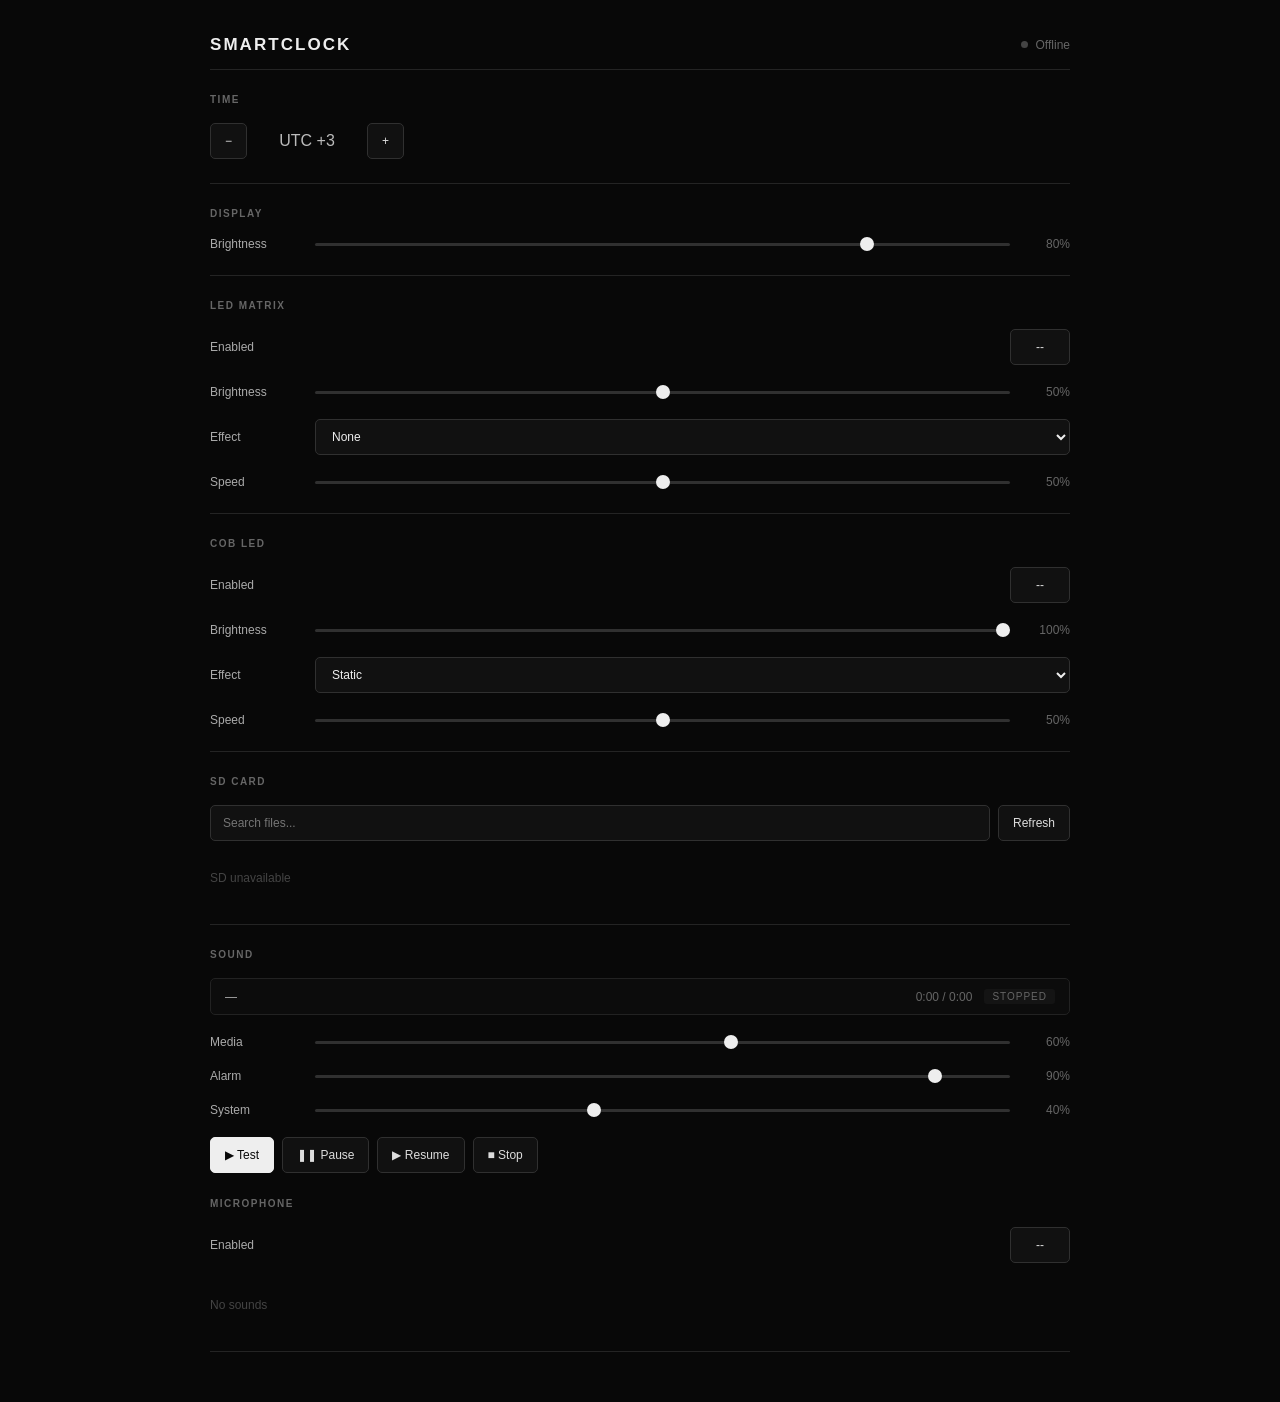
==== commit 2a12e786: "вап" ====
--- a/data/index.html
+++ b/data/index.html
@@ -653,7 +653,92 @@
 
     </div>
 
+    <div class="range-row">
+
+        <div class="range-label">
+            Effect
+        </div>
+
+        <select
+            id="mx_eff"
+            onchange="changeMatrixEffect(this.value)"
+        >
+
+            <option value="0">
+                None
+            </option>
+
+            <option value="1">
+                Rainbow
+            </option>
+
+            <option value="2">
+                Rainbow Wave
+            </option>
+
+            <option value="3">
+                Fire
+            </option>
+
+            <option value="4">
+                Fireplace
+            </option>
+
+            <option value="5">
+                Plasma
+            </option>
+
+            <option value="6">
+                Aurora
+            </option>
+
+            <option value="7">
+                Ocean
+            </option>
+
+            <option value="8">
+                Twinkle
+            </option>
+
+            <option value="9">
+                Meteor
+            </option>
+
+            <option value="10">
+                Matrix
+            </option>
+
+        </select>
+
+    </div>
+
+    <div class="range-row">
+
+        <div class="range-label">
+            Speed
+        </div>
+
+        <input
+            id="mx_spd"
+            type="range"
+            min="0"
+            max="100"
+            value="50"
+            oninput="changeMatrixSpeed(this.value)"
+        >
+
+        <div
+            id="mx_spd_value"
+            class="range-value"
+        >
+            50%
+        </div>
+
+    </div>
+
 </section>
+
+
 
 
 <!-- ============================================================
@@ -1276,6 +1361,27 @@
             "mx_br_value"
         );
 
+        const matrixEffect =
+            document.getElementById(
+                "mx_eff"
+            );
+
+        if (
+            matrixEffect &&
+            p.mx_eff !== undefined
+        ) {
+
+            matrixEffect.value =
+                p.mx_eff;
+        }
+
+        setRange(
+            "mx_spd",
+            p.mx_spd,
+            "mx_spd_value"
+        );
+
+
 
         /* ----------------------------------------------------
            COB
@@ -1594,6 +1700,36 @@
         () =>
             setParam(
                 "mx_br",
+                value
+            )
+    );
+}
+
+function changeMatrixEffect(
+    value
+) {
+
+    setParam(
+        "mx_eff",
+        value
+    );
+}
+
+
+function changeMatrixSpeed(
+    value
+) {
+
+    document.getElementById(
+        "mx_spd_value"
+    ).textContent =
+        value + "%";
+
+    debounce(
+        "mx_spd",
+        () =>
+            setParam(
+                "mx_spd",
                 value
             )
     );
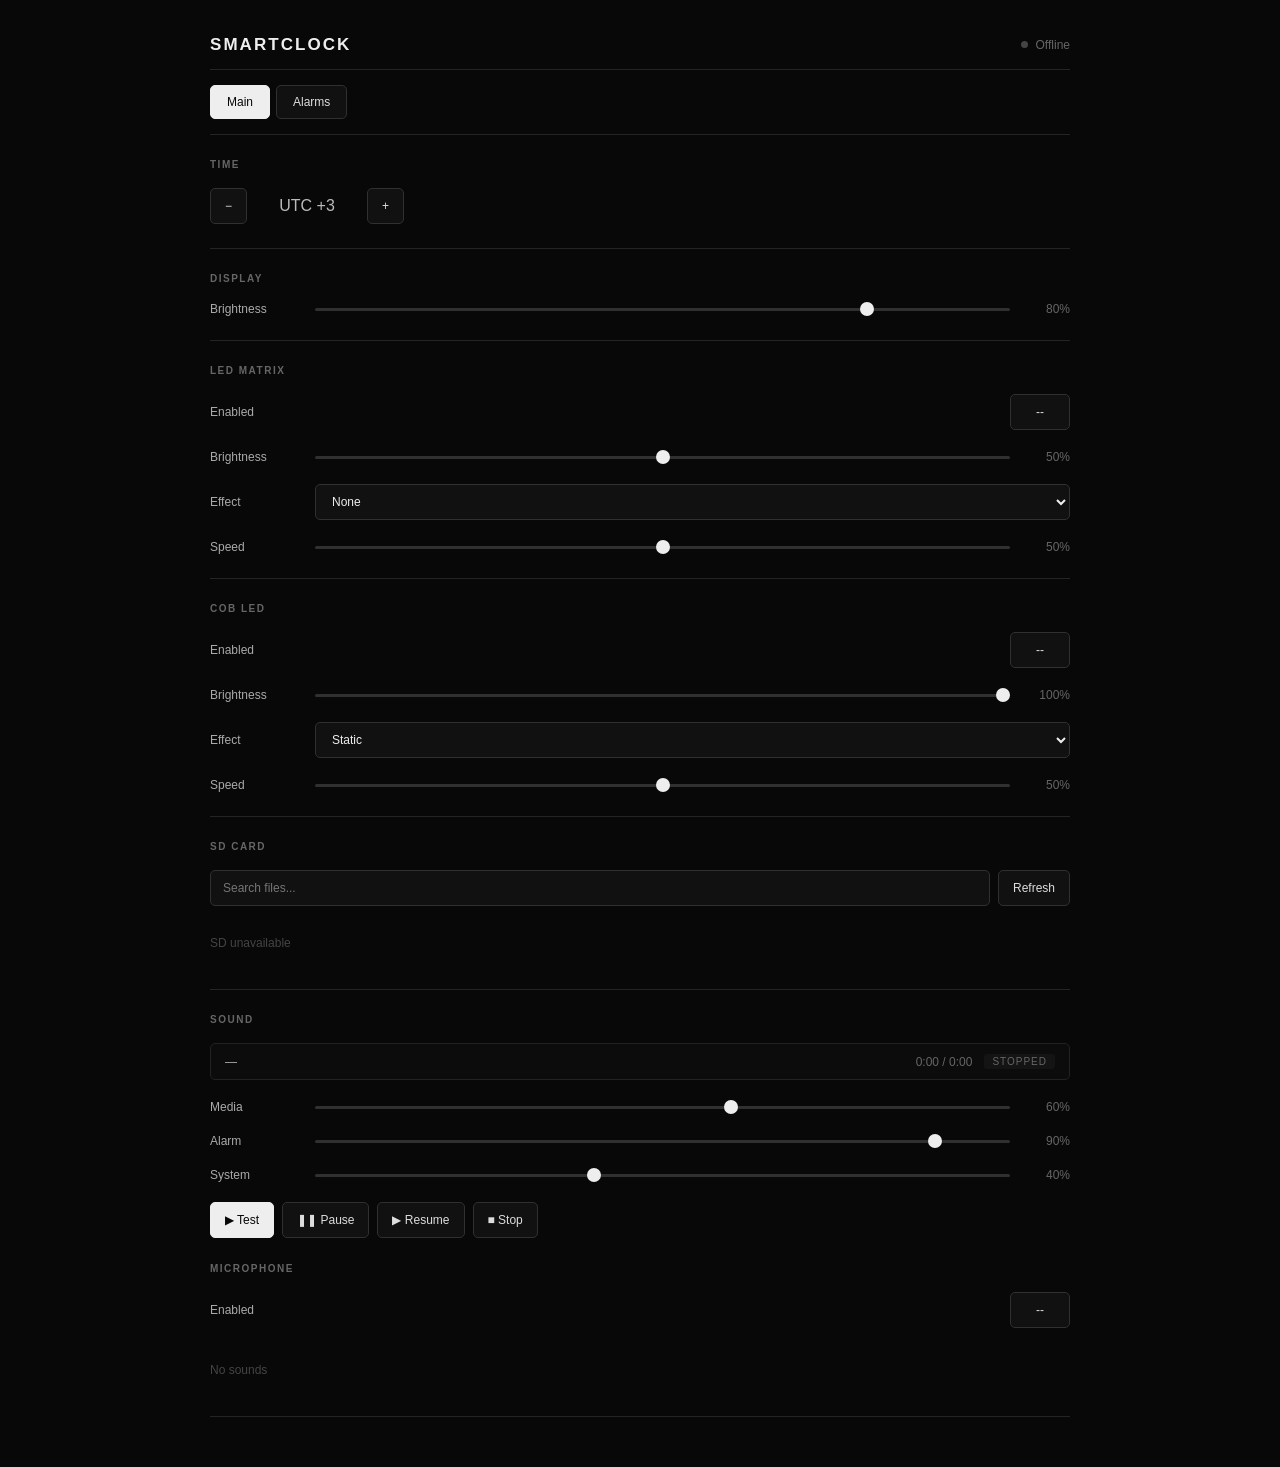
==== commit 0036ecd7: "ычсс" ====
--- a/data/index.html
+++ b/data/index.html
@@ -1,16 +1,20 @@
 <!DOCTYPE html>
-
 <html lang="ru">
 
 <head>
 
 <meta charset="UTF-8">
 
-<meta name="viewport" content="width=device-width, initial-scale=1.0">
+<meta name="viewport"
+      content="width=device-width, initial-scale=1.0">
 
 <title>SmartClock</title>
 
 <style>
+
+/* ============================================================
+   GLOBAL
+   ============================================================ */
 
 * {
     box-sizing: border-box;
@@ -37,6 +41,7 @@
     padding: 20px 20px 50px;
 }
 
+
 /* ============================================================
    HEADER
    ============================================================ */
@@ -73,6 +78,44 @@
 .connection-dot.online {
     background: #54d88a;
 }
+
+
+/* ============================================================
+   TABS
+   ============================================================ */
+
+.tabs {
+    display: flex;
+    gap: 6px;
+    padding: 15px 0;
+    border-bottom: 1px solid #242424;
+    overflow-x: auto;
+}
+
+.tab {
+    height: 34px;
+    padding: 0 16px;
+}
+
+.tab.active {
+    background: #eee;
+    border-color: #eee;
+    color: #080808;
+}
+
+
+/* ============================================================
+   TAB CONTENT
+   ============================================================ */
+
+.tab-content {
+    display: block;
+}
+
+.tab-content.hidden {
+    display: none;
+}
+
 
 /* ============================================================
    SECTIONS
@@ -92,6 +135,7 @@
     text-transform: uppercase;
 }
 
+
 /* ============================================================
    TIMEZONE
    ============================================================ */
@@ -109,6 +153,7 @@
     font-size: 16px;
     color: #bbb;
 }
+
 
 /* ============================================================
    BUTTONS
@@ -161,6 +206,7 @@
     color: #7fe0a3;
 }
 
+
 /* ============================================================
    RANGE
    ============================================================ */
@@ -224,6 +270,7 @@
     cursor: pointer;
 }
 
+
 /* ============================================================
    SELECT
    ============================================================ */
@@ -245,34 +292,14 @@
     border-color: #444;
 }
 
-/* ============================================================
-   SWITCH
-   ============================================================ */
-
-.switch-row {
-    display: flex;
-    align-items: center;
-    justify-content: space-between;
-    margin-bottom: 20px;
-}
-
-.switch-label {
-    color: #aaa;
-    font-size: 12px;
-}
-
-/* ============================================================
-   SD
-   ============================================================ */
-
-.sd-search {
-    display: flex;
-    gap: 8px;
-    margin-bottom: 15px;
-}
-
-input[type="text"] {
-    flex: 1;
+
+/* ============================================================
+   TEXT INPUT
+   ============================================================ */
+
+input[type="text"],
+input[type="number"],
+input[type="time"] {
     height: 36px;
     padding: 0 12px;
     border: 1px solid #303030;
@@ -283,8 +310,74 @@
     font-size: 12px;
 }
 
-input[type="text"]:focus {
+input[type="text"]:focus,
+input[type="number"]:focus,
+input[type="time"]:focus {
     border-color: #555;
+}
+
+
+/* ============================================================
+   ALARM TIME INPUT
+   ============================================================ */
+
+.time-input {
+    display: flex;
+    align-items: center;
+    gap: 6px;
+}
+
+.time-input input {
+    width: 55px;
+    flex: none !important;
+    padding: 0 6px;
+    text-align: center;
+    font-size: 16px;
+    font-variant-numeric: tabular-nums;
+}
+
+.time-input span {
+    color: #666;
+    font-size: 18px;
+    line-height: 36px;
+    user-select: none;
+}
+
+.time-input input::selection {
+    background: #eee;
+    color: #080808;
+}
+
+
+/* ============================================================
+   SWITCH
+   ============================================================ */
+
+.switch-row {
+    display: flex;
+    align-items: center;
+    justify-content: space-between;
+    margin-bottom: 20px;
+}
+
+.switch-label {
+    color: #aaa;
+    font-size: 12px;
+}
+
+
+/* ============================================================
+   SD
+   ============================================================ */
+
+.sd-search {
+    display: flex;
+    gap: 8px;
+    margin-bottom: 15px;
+}
+
+.sd-search input[type="text"] {
+    flex: 1;
 }
 
 .file-list {
@@ -318,6 +411,7 @@
     color: #444;
     font-size: 10px;
 }
+
 
 /* ============================================================
    SOUND
@@ -380,6 +474,7 @@
     width: 38px;
     padding: 0;
 }
+
 
 /* ============================================================
    PLAYER
@@ -442,6 +537,7 @@
     background: #141414;
 }
 
+
 /* ============================================================
    EMPTY
    ============================================================ */
@@ -451,6 +547,7 @@
     color: #444;
     font-size: 12px;
 }
+
 
 /* ============================================================
    MESSAGE
@@ -480,6 +577,240 @@
     transform: translate(-50%, 0);
 }
 
+
+/* ============================================================
+   ALARMS
+   ============================================================ */
+
+.alarm-header {
+    display: flex;
+    align-items: center;
+    justify-content: space-between;
+    gap: 15px;
+    margin-bottom: 15px;
+}
+
+.alarm-title {
+    color: #aaa;
+    font-size: 13px;
+}
+
+.alarm-list {
+    display: flex;
+    flex-direction: column;
+}
+
+.alarm-item {
+    display: flex;
+    align-items: center;
+    gap: 15px;
+    min-height: 70px;
+    padding: 10px 0;
+    border-bottom: 1px solid #181818;
+    cursor: pointer;
+}
+
+.alarm-item:hover {
+    background: #0d0d0d;
+}
+
+.alarm-time {
+    width: 100px;
+    flex-shrink: 0;
+    color: #eee;
+    font-size: 24px;
+    font-variant-numeric: tabular-nums;
+}
+
+.alarm-info {
+    flex: 1;
+    min-width: 0;
+}
+
+.alarm-name {
+    overflow: hidden;
+    text-overflow: ellipsis;
+    white-space: nowrap;
+    color: #aaa;
+    font-size: 13px;
+}
+
+.alarm-days {
+    margin-top: 5px;
+    color: #555;
+    font-size: 10px;
+}
+
+.alarm-item .toggle {
+    flex-shrink: 0;
+}
+
+
+/* ============================================================
+   ALARM EDITOR
+   ============================================================ */
+
+.alarm-editor-header {
+    display: flex;
+    align-items: center;
+    justify-content: space-between;
+    gap: 10px;
+    margin-bottom: 20px;
+}
+
+.alarm-editor-header .section-title {
+    margin: 0;
+}
+
+.alarm-form {
+    margin-top: 20px;
+}
+
+.form-row {
+    display: flex;
+    align-items: center;
+    gap: 15px;
+    margin-bottom: 18px;
+}
+
+.form-row > label {
+    width: 90px;
+    flex-shrink: 0;
+    color: #aaa;
+    font-size: 12px;
+}
+
+.form-row input[type="text"],
+.form-row input[type="time"] {
+    flex: 1;
+}
+
+.days {
+    display: flex;
+    flex-wrap: wrap;
+    gap: 5px;
+}
+
+.days button {
+    min-width: 42px;
+    padding: 0 8px;
+}
+
+.days button.selected {
+    background: #eee;
+    border-color: #eee;
+    color: #080808;
+}
+
+
+/* ============================================================
+   ALARM PHASE
+   ============================================================ */
+
+.phase {
+    margin-bottom: 15px;
+    padding: 15px;
+    border: 1px solid #222;
+    border-radius: 6px;
+    background: #0c0c0c;
+}
+
+.phase-header {
+    display: flex;
+    align-items: center;
+    justify-content: space-between;
+    gap: 10px;
+    margin-bottom: 15px;
+}
+
+.phase-title {
+    color: #aaa;
+    font-size: 12px;
+}
+
+.phase-grid {
+    display: grid;
+    grid-template-columns: 1fr 1fr;
+    gap: 12px;
+}
+
+.phase-field {
+    display: flex;
+    flex-direction: column;
+    gap: 6px;
+}
+
+.phase-field label {
+    color: #555;
+    font-size: 10px;
+}
+
+.phase-field small {
+    color: #444;
+    font-size: 9px;
+}
+
+.phase-field input,
+.phase-field select {
+    width: 100%;
+}
+
+
+/* ============================================================
+   DEVICE BLOCK
+   ============================================================ */
+
+.device-block {
+    margin-top: 15px;
+    padding-top: 15px;
+    border-top: 1px solid #1c1c1c;
+}
+
+.device-title {
+    margin-bottom: 10px;
+    color: #777;
+    font-size: 10px;
+    letter-spacing: 0.12em;
+    text-transform: uppercase;
+}
+
+.device-row {
+    display: grid;
+    grid-template-columns: 100px 1fr;
+    gap: 8px;
+    align-items: center;
+    margin-bottom: 8px;
+}
+
+.device-row:last-child {
+    margin-bottom: 0;
+}
+
+.device-row label {
+    color: #666;
+    font-size: 10px;
+}
+
+.device-row input,
+.device-row select {
+    width: 100%;
+}
+
+.device-row .toggle {
+    width: 60px;
+}
+
+
+/* ============================================================
+   ALARM SAVE
+   ============================================================ */
+
+.alarm-save {
+    padding: 20px 0 40px;
+    text-align: right;
+}
+
+
 /* ============================================================
    MOBILE
    ============================================================ */
@@ -498,15 +829,51 @@
     .timezone-value {
         flex: 1;
     }
+
+    .alarm-item {
+        gap: 8px;
+    }
+
+    .alarm-time {
+        width: 75px;
+        font-size: 20px;
+    }
+
+    .phase-grid {
+        grid-template-columns: 1fr;
+    }
+
+    .device-row {
+        grid-template-columns: 80px 1fr;
+    }
+
+    .alarm-header {
+        align-items: flex-start;
+    }
+
+    .alarm-header .primary {
+        white-space: nowrap;
+    }
+
+    .time-input {
+        gap: 4px;
+    }
+
+    .time-input input {
+        width: 50px;
+    }
+
 }
 
 </style>
 
 </head>
 
+
 <body>
 
 <div class="page">
+
 
 <!-- ============================================================
      HEADER
@@ -532,6 +899,38 @@
     </div>
 
 </header>
+
+
+<!-- ============================================================
+     TABS
+     ============================================================ -->
+
+<nav class="tabs">
+
+    <button
+        id="tabMain"
+        class="tab active"
+        onclick="openTab('main')"
+    >
+        Main
+    </button>
+
+    <button
+        id="tabAlarms"
+        class="tab"
+        onclick="openTab('alarms')"
+    >
+        Alarms
+    </button>
+
+</nav>
+
+
+<!-- ============================================================
+     MAIN TAB
+     ============================================================ -->
+
+<div id="mainTab">
 
 
 <!-- ============================================================
@@ -664,49 +1063,17 @@
             onchange="changeMatrixEffect(this.value)"
         >
 
-            <option value="0">
-                None
-            </option>
-
-            <option value="1">
-                Rainbow
-            </option>
-
-            <option value="2">
-                Rainbow Wave
-            </option>
-
-            <option value="3">
-                Fire
-            </option>
-
-            <option value="4">
-                Fireplace
-            </option>
-
-            <option value="5">
-                Plasma
-            </option>
-
-            <option value="6">
-                Aurora
-            </option>
-
-            <option value="7">
-                Ocean
-            </option>
-
-            <option value="8">
-                Twinkle
-            </option>
-
-            <option value="9">
-                Meteor
-            </option>
-
-            <option value="10">
-                Matrix
-            </option>
+            <option value="0">None</option>
+            <option value="1">Rainbow</option>
+            <option value="2">Rainbow Wave</option>
+            <option value="3">Fire</option>
+            <option value="4">Fireplace</option>
+            <option value="5">Plasma</option>
+            <option value="6">Aurora</option>
+            <option value="7">Ocean</option>
+            <option value="8">Twinkle</option>
+            <option value="9">Meteor</option>
+            <option value="10">Matrix</option>
 
         </select>
 
@@ -739,8 +1106,6 @@
 </section>
 
 
-
-
 <!-- ============================================================
      COB LED
      ============================================================ -->
@@ -802,21 +1167,10 @@
             onchange="changeCobEffect(this.value)"
         >
 
-            <option value="0">
-                Static
-            </option>
-
-            <option value="1">
-                Breath
-            </option>
-
-            <option value="2">
-                Strobe
-            </option>
-
-            <option value="3">
-                Wave
-            </option>
+            <option value="0">Static</option>
+            <option value="1">Breath</option>
+            <option value="2">Strobe</option>
+            <option value="3">Wave</option>
 
         </select>
 
@@ -1079,6 +1433,254 @@
 
 
 <!-- ============================================================
+     ALARMS TAB
+     ============================================================ -->
+
+<div
+    id="alarmsTab"
+    class="tab-content"
+    style="display:none;"
+>
+
+    <section class="section">
+
+        <div class="alarm-header">
+
+            <div class="alarm-title">
+                Alarm clock
+            </div>
+
+            <button
+                class="primary"
+                onclick="createAlarm()"
+            >
+                + Add alarm
+            </button>
+
+        </div>
+
+        <div
+            id="alarmList"
+            class="alarm-list"
+        >
+
+            <div class="empty">
+                Loading...
+            </div>
+
+        </div>
+
+    </section>
+
+</div>
+
+
+<!-- ============================================================
+     ALARM EDITOR
+     ============================================================ -->
+
+<div
+    id="alarmEditor"
+    style="display:none;"
+>
+
+    <section class="section">
+
+        <div class="alarm-editor-header">
+
+            <button onclick="closeAlarmEditor()">
+                ← Back
+            </button>
+
+            <div class="section-title">
+                Alarm
+            </div>
+
+            <button
+                class="danger"
+                onclick="deleteCurrentAlarm()"
+            >
+                Delete
+            </button>
+
+        </div>
+
+
+        <div class="alarm-form">
+
+
+            <!-- NAME -->
+
+            <div class="form-row">
+
+                <label>
+                    Name
+                </label>
+
+                <input
+                    id="alarm_name"
+                    type="text"
+                    placeholder="Alarm"
+                >
+
+            </div>
+
+
+            <!-- TIME -->
+
+            <div class="form-row">
+
+                <label>
+                    Time
+                </label>
+
+                <div class="time-input">
+
+                    <input
+                        id="alarm_hour"
+                        type="text"
+                        inputmode="numeric"
+                        maxlength="2"
+                        value="07"
+                        aria-label="Hours"
+                        autocomplete="off"
+                    >
+
+                    <span>:</span>
+
+                    <input
+                        id="alarm_minute"
+                        type="text"
+                        inputmode="numeric"
+                        maxlength="2"
+                        value="30"
+                        aria-label="Minutes"
+                        autocomplete="off"
+                    >
+
+                    <span>:</span>
+
+                    <input
+                        id="alarm_second"
+                        type="text"
+                        inputmode="numeric"
+                        maxlength="2"
+                        value="00"
+                        aria-label="Seconds"
+                        autocomplete="off"
+                    >
+
+                </div>
+
+            </div>
+
+
+            <!-- ENABLE -->
+
+            <div class="form-row">
+
+                <label>
+                    Enabled
+                </label>
+
+                <button
+                    id="alarm_enabled"
+                    class="toggle"
+                    onclick="toggleAlarmEnabled()"
+                >
+                    OFF
+                </button>
+
+            </div>
+
+
+            <!-- DAYS -->
+
+            <div class="form-row">
+
+                <label>
+                    Repeat
+                </label>
+
+                <div class="days">
+
+                    <button data-day="0">
+                        Mon
+                    </button>
+
+                    <button data-day="1">
+                        Tue
+                    </button>
+
+                    <button data-day="2">
+                        Wed
+                    </button>
+
+                    <button data-day="3">
+                        Thu
+                    </button>
+
+                    <button data-day="4">
+                        Fri
+                    </button>
+
+                    <button data-day="5">
+                        Sat
+                    </button>
+
+                    <button data-day="6">
+                        Sun
+                    </button>
+
+                </div>
+
+            </div>
+
+        </div>
+
+    </section>
+
+
+    <!-- ========================================================
+         PHASES
+         ======================================================== -->
+
+    <section class="section">
+
+        <div class="section-title">
+            Alarm scenario
+        </div>
+
+        <div id="alarmPhases"></div>
+
+        <button onclick="addAlarmPhase()">
+            + Add phase
+        </button>
+
+    </section>
+
+
+    <!-- ========================================================
+         SAVE
+         ======================================================== -->
+
+    <div class="alarm-save">
+
+        <button
+            class="primary"
+            onclick="saveCurrentAlarm()"
+        >
+            Save alarm
+        </button>
+
+    </div>
+
+</div>
+
+</div>
+
+
+<!-- ============================================================
      MESSAGE
      ============================================================ -->
 
@@ -1111,6 +1713,25 @@
 let sdRequest = false;
 
 const debounceTimers = {};
+
+
+/* ============================================================
+   ALARM STATE
+   ============================================================ */
+
+let alarms = [];
+
+let currentAlarm = null;
+
+const DAY_NAMES = [
+    "Mon",
+    "Tue",
+    "Wed",
+    "Thu",
+    "Fri",
+    "Sat",
+    "Sun"
+];
 
 
 /* ============================================================
@@ -1212,6 +1833,7 @@
                 "HTTP " +
                 response.status
             );
+
         }
 
         return response;
@@ -1276,6 +1898,7 @@
                                 Number(value)
                         })
                 },
+
                 1000
             );
 
@@ -1288,6 +1911,7 @@
                 result.error ||
                 "Parameter error"
             );
+
         }
 
         setConnection(true);
@@ -1303,9 +1927,11 @@
             showMessage(
                 "Error: " + name
             );
+
         }
 
         return null;
+
     }
 }
 
@@ -1335,9 +1961,7 @@
             await response.json();
 
 
-        /* ----------------------------------------------------
-           DISPLAY
-           ---------------------------------------------------- */
+        /* DISPLAY */
 
         setRange(
             "brightness",
@@ -1346,9 +1970,7 @@
         );
 
 
-        /* ----------------------------------------------------
-           MATRIX
-           ---------------------------------------------------- */
+        /* MATRIX */
 
         applyToggle(
             "mx_on",
@@ -1373,6 +1995,7 @@
 
             matrixEffect.value =
                 p.mx_eff;
+
         }
 
         setRange(
@@ -1382,10 +2005,7 @@
         );
 
 
-
-        /* ----------------------------------------------------
-           COB
-           ---------------------------------------------------- */
+        /* COB */
 
         applyToggle(
             "cob_on",
@@ -1410,6 +2030,7 @@
 
             effect.value =
                 p.cob_eff;
+
         }
 
         setRange(
@@ -1419,9 +2040,7 @@
         );
 
 
-        /* ----------------------------------------------------
-           VOLUME
-           ---------------------------------------------------- */
+        /* VOLUME */
 
         setRange(
             "vol_media",
@@ -1442,9 +2061,7 @@
         );
 
 
-        /* ----------------------------------------------------
-           MICROPHONE
-           ---------------------------------------------------- */
+        /* MICROPHONE */
 
         applyToggle(
             "mic_on",
@@ -1452,9 +2069,7 @@
         );
 
 
-        /* ----------------------------------------------------
-           TIMEZONE
-           ---------------------------------------------------- */
+        /* TIMEZONE */
 
         if (
             p.utc !== undefined
@@ -1464,8 +2079,8 @@
                 Number(p.utc);
 
             renderTimezone();
+
         }
-
 
         setConnection(true);
 
@@ -1499,7 +2114,9 @@
         value === undefined ||
         value === null
     ) {
+
         return;
+
     }
 
     el.value = value;
@@ -1515,7 +2132,9 @@
 
             valueEl.textContent =
                 value + "%";
+
         }
+
     }
 }
 
@@ -1550,6 +2169,82 @@
         on
             ? "ON"
             : "OFF";
+}
+
+
+/* ============================================================
+   TABS
+   ============================================================ */
+
+function openTab(tab) {
+
+    const main =
+        document.getElementById(
+            "mainTab"
+        );
+
+    const alarmsTab =
+        document.getElementById(
+            "alarmsTab"
+        );
+
+    const editor =
+        document.getElementById(
+            "alarmEditor"
+        );
+
+    const mainButton =
+        document.getElementById(
+            "tabMain"
+        );
+
+    const alarmButton =
+        document.getElementById(
+            "tabAlarms"
+        );
+
+
+    if (tab === "alarms") {
+
+        main.style.display =
+            "none";
+
+        alarmsTab.style.display =
+            "block";
+
+        editor.style.display =
+            "none";
+
+        mainButton.classList.remove(
+            "active"
+        );
+
+        alarmButton.classList.add(
+            "active"
+        );
+
+        loadAlarms();
+
+    } else {
+
+        main.style.display =
+            "block";
+
+        alarmsTab.style.display =
+            "none";
+
+        editor.style.display =
+            "none";
+
+        mainButton.classList.add(
+            "active"
+        );
+
+        alarmButton.classList.remove(
+            "active"
+        );
+
+    }
 }
 
 
@@ -1613,6 +2308,7 @@
         );
 
         return;
+
     }
 
     showMessage(
@@ -1682,6 +2378,7 @@
             "mx_on",
             oldState
         );
+
     }
 }
 
@@ -1705,6 +2402,7 @@
     );
 }
 
+
 function changeMatrixEffect(
     value
 ) {
@@ -1775,6 +2473,7 @@
             "cob_on",
             oldState
         );
+
     }
 }
 
@@ -1895,6 +2594,7 @@
             "mic_on",
             oldState
         );
+
     }
 }
 
@@ -1958,7 +2658,9 @@
 
 
 function filterFiles() {
+
     renderFiles();
+
 }
 
 
@@ -1993,6 +2695,7 @@
             '<div class="empty">No files</div>';
 
         return;
+
     }
 
     const fragment =
@@ -2048,6 +2751,7 @@
             fragment.appendChild(
                 row
             );
+
         }
     );
 
@@ -2062,6 +2766,7 @@
     if (bytes < 1024) {
 
         return bytes + " B";
+
     }
 
     if (
@@ -2073,6 +2778,7 @@
             bytes / 1024
         ).toFixed(1) +
         " KB";
+
     }
 
     return (
@@ -2102,7 +2808,9 @@
                 if (
                     f.type === "dir"
                 ) {
+
                     return false;
+
                 }
 
                 const path =
@@ -2118,6 +2826,7 @@
                         ".mp3"
                     )
                 );
+
             }
         );
 
@@ -2127,6 +2836,7 @@
             '<div class="empty">No sounds</div>';
 
         return;
+
     }
 
     const fragment =
@@ -2182,6 +2892,7 @@
             fragment.appendChild(
                 row
             );
+
         }
     );
 
@@ -2208,6 +2919,7 @@
         await apiFetch(
             "/api/audio/play",
             {
+
                 method: "POST",
 
                 headers: {
@@ -2229,8 +2941,11 @@
                         fadeOutMs: 0,
 
                         curve: 0
+
                     })
+
             },
+
             1200
         );
 
@@ -2247,6 +2962,7 @@
         showMessage(
             "Playback error"
         );
+
     }
 }
 
@@ -2260,6 +2976,7 @@
         );
 
         return;
+
     }
 
     const wav =
@@ -2269,8 +2986,8 @@
                 String(
                     f.path
                 )
-                .toLowerCase()
-                .endsWith(".wav")
+                    .toLowerCase()
+                    .endsWith(".wav")
         );
 
     if (!wav) {
@@ -2280,6 +2997,7 @@
         );
 
         return;
+
     }
 
     await playSound(
@@ -2311,6 +3029,7 @@
         showMessage(
             "Pause error"
         );
+
     }
 }
 
@@ -2338,6 +3057,7 @@
         showMessage(
             "Resume error"
         );
+
     }
 }
 
@@ -2349,6 +3069,7 @@
         await apiFetch(
             "/api/audio/stop",
             {
+
                 method: "POST",
 
                 headers: {
@@ -2360,6 +3081,7 @@
                     JSON.stringify({
                         fadeOutMs: 0
                     })
+
             },
             1000
         );
@@ -2375,6 +3097,7 @@
         showMessage(
             "Stop error"
         );
+
     }
 }
 
@@ -2397,7 +3120,8 @@
         );
 
     const seconds =
-        total % 60;
+        total %
+        60;
 
     return (
         minutes +
@@ -2428,10 +3152,6 @@
         const s =
             await response.json();
 
-
-        /* ----------------------------------------------------
-           TRACK
-           ---------------------------------------------------- */
 
         document.getElementById(
             "playerTrack"
@@ -2441,10 +3161,6 @@
                 ? s.path
                 : "—";
 
-
-        /* ----------------------------------------------------
-           TIME
-           ---------------------------------------------------- */
 
         document.getElementById(
             "playerTime"
@@ -2458,10 +3174,6 @@
             );
 
 
-        /* ----------------------------------------------------
-           STATE
-           ---------------------------------------------------- */
-
         const state =
             s.state ||
             "stopped";
@@ -2485,7 +3197,2374 @@
     } finally {
 
         playerRequest = false;
-    }
+
+    }
+}
+
+
+/* ============================================================
+   ALARM API
+   ============================================================ */
+
+async function loadAlarms() {
+
+    const list =
+        document.getElementById(
+            "alarmList"
+        );
+
+    list.innerHTML =
+        '<div class="empty">Loading...</div>';
+
+    try {
+
+        const response =
+            await apiFetch(
+                "/api/alarms",
+                {},
+                2000
+            );
+
+        const data =
+            await response.json();
+
+        alarms =
+            Array.isArray(data.alarms)
+                ? data.alarms
+                : [];
+
+        renderAlarmList();
+
+        setConnection(true);
+
+    } catch (e) {
+
+        list.innerHTML =
+            '<div class="empty">Unable to load alarms</div>';
+
+    }
+}
+
+
+/* ============================================================
+   ALARM LIST
+   ============================================================ */
+
+function renderAlarmList() {
+
+    const list =
+        document.getElementById(
+            "alarmList"
+        );
+
+    list.replaceChildren();
+
+    if (!alarms.length) {
+
+        list.innerHTML =
+            '<div class="empty">No alarms</div>';
+
+        return;
+
+    }
+
+
+    alarms.forEach(
+        alarm => {
+
+            const row =
+                document.createElement(
+                    "div"
+                );
+
+            row.className =
+                "alarm-item";
+
+            row.onclick =
+                () =>
+                    openAlarmEditor(
+                        alarm.id
+                    );
+
+
+            const time =
+                document.createElement(
+                    "div"
+                );
+
+            time.className =
+                "alarm-time";
+
+            time.textContent =
+                formatAlarmTime(
+                    alarm.time
+                );
+
+
+            const info =
+                document.createElement(
+                    "div"
+                );
+
+            info.className =
+                "alarm-info";
+
+
+            const name =
+                document.createElement(
+                    "div"
+                );
+
+            name.className =
+                "alarm-name";
+
+            name.textContent =
+                alarm.name ||
+                "Alarm";
+
+
+            const days =
+                document.createElement(
+                    "div"
+                );
+
+            days.className =
+                "alarm-days";
+
+            days.textContent =
+                formatAlarmDays(
+                    alarm.repeatMask
+                );
+
+
+            info.appendChild(
+                name
+            );
+
+            info.appendChild(
+                days
+            );
+
+
+            const toggle =
+                document.createElement(
+                    "button"
+                );
+
+            toggle.className =
+                "toggle";
+
+            const enabled =
+                Boolean(
+                    alarm.enabled
+                );
+
+            toggle.textContent =
+                enabled
+                    ? "ON"
+                    : "OFF";
+
+            toggle.classList.toggle(
+                "on",
+                enabled
+            );
+
+
+            toggle.onclick =
+                async event => {
+
+                    event.stopPropagation();
+
+                    await setAlarmEnabled(
+                        alarm.id,
+                        !enabled
+                    );
+
+                };
+
+
+            row.appendChild(
+                time
+            );
+
+            row.appendChild(
+                info
+            );
+
+            row.appendChild(
+                toggle
+            );
+
+            list.appendChild(
+                row
+            );
+
+        }
+    );
+}
+
+
+/* ============================================================
+   ALARM TIME
+   ============================================================ */
+
+function formatAlarmTime(time) {
+
+    if (!time) {
+        return "--:--";
+    }
+
+    const hour =
+        Math.max(
+            0,
+            Math.min(
+                23,
+                Number(
+                    time.hour || 0
+                )
+            )
+        );
+
+    const minute =
+        Math.max(
+            0,
+            Math.min(
+                59,
+                Number(
+                    time.minute || 0
+                )
+            )
+        );
+
+    return (
+        String(hour).padStart(
+            2,
+            "0"
+        ) +
+        ":" +
+        String(minute).padStart(
+            2,
+            "0"
+        )
+    );
+}
+
+
+function formatAlarmTimeWithSeconds(time) {
+
+    if (!time) {
+        return "00:00:00";
+    }
+
+    const hour =
+        Math.max(
+            0,
+            Math.min(
+                23,
+                Number(
+                    time.hour || 0
+                )
+            )
+        );
+
+    const minute =
+        Math.max(
+            0,
+            Math.min(
+                59,
+                Number(
+                    time.minute || 0
+                )
+            )
+        );
+
+    const second =
+        Math.max(
+            0,
+            Math.min(
+                59,
+                Number(
+                    time.second || 0
+                )
+            )
+        );
+
+    return (
+        String(hour).padStart(
+            2,
+            "0"
+        ) +
+        ":" +
+        String(minute).padStart(
+            2,
+            "0"
+        ) +
+        ":" +
+        String(second).padStart(
+            2,
+            "0"
+        )
+    );
+}
+
+
+/* ============================================================
+   ALARM TIME INPUT
+   ============================================================ */
+
+function padAlarmTimePart(
+    value
+) {
+
+    return String(
+        Math.max(
+            0,
+            Number(
+                value || 0
+            )
+        )
+    ).padStart(
+        2,
+        "0"
+    );
+}
+
+
+function clampAlarmTimePart(
+    value,
+    min,
+    max
+) {
+
+    const digits =
+        String(
+            value || ""
+        )
+            .replace(
+                /\D/g,
+                ""
+            )
+            .slice(
+                0,
+                2
+            );
+
+    if (!digits) {
+        return "";
+    }
+
+    const number =
+        Math.min(
+            max,
+            Math.max(
+                min,
+                Number(digits)
+            )
+        );
+
+    return padAlarmTimePart(
+        number
+    );
+}
+
+
+function setupAlarmTimeInput(
+    id,
+    min,
+    max,
+    nextId,
+    prevId
+) {
+
+    const input =
+        document.getElementById(
+            id
+        );
+
+    if (!input) {
+        return;
+    }
+
+
+    input.addEventListener(
+        "focus",
+        () => {
+
+            input.select();
+
+        }
+    );
+
+
+    input.addEventListener(
+        "input",
+        () => {
+
+            let value =
+                input.value
+                    .replace(
+                        /\D/g,
+                        ""
+                    )
+                    .slice(
+                        0,
+                        2
+                    );
+
+            input.value =
+                value;
+
+
+            if (
+                value.length === 2
+            ) {
+
+                const number =
+                    Number(value);
+
+                input.value =
+                    padAlarmTimePart(
+                        Math.min(
+                            max,
+                            Math.max(
+                                min,
+                                number
+                            )
+                        )
+                    );
+
+
+                if (nextId) {
+
+                    document.getElementById(
+                        nextId
+                    ).focus();
+
+                }
+
+            }
+
+        }
+    );
+
+
+    input.addEventListener(
+        "blur",
+        () => {
+
+            if (
+                input.value === ""
+            ) {
+
+                input.value =
+                    padAlarmTimePart(
+                        min
+                    );
+
+                return;
+
+            }
+
+            input.value =
+                clampAlarmTimePart(
+                    input.value,
+                    min,
+                    max
+                );
+
+        }
+    );
+
+
+    input.addEventListener(
+        "keydown",
+        event => {
+
+            /* UP / DOWN */
+
+            if (
+                event.key === "ArrowUp" ||
+                event.key === "ArrowDown"
+            ) {
+
+                event.preventDefault();
+
+                let value =
+                    Number(
+                        input.value || min
+                    );
+
+                value +=
+                    event.key === "ArrowUp"
+                        ? 1
+                        : -1;
+
+
+                if (
+                    value > max
+                ) {
+
+                    value = min;
+
+                }
+
+                if (
+                    value < min
+                ) {
+
+                    value = max;
+
+                }
+
+
+                input.value =
+                    padAlarmTimePart(
+                        value
+                    );
+
+                return;
+
+            }
+
+
+            /* ENTER */
+
+            if (
+                event.key === "Enter"
+            ) {
+
+                event.preventDefault();
+
+                if (nextId) {
+
+                    document.getElementById(
+                        nextId
+                    ).focus();
+
+                }
+
+                return;
+
+            }
+
+
+            /* BACKSPACE */
+
+            if (
+                event.key === "Backspace" &&
+                input.value === "" &&
+                prevId
+            ) {
+
+                document.getElementById(
+                    prevId
+                ).focus();
+
+            }
+
+        }
+    );
+
+}
+
+
+setupAlarmTimeInput(
+    "alarm_hour",
+    0,
+    23,
+    "alarm_minute",
+    null
+);
+
+setupAlarmTimeInput(
+    "alarm_minute",
+    0,
+    59,
+    "alarm_second",
+    "alarm_hour"
+);
+
+setupAlarmTimeInput(
+    "alarm_second",
+    0,
+    59,
+    null,
+    "alarm_minute"
+);
+
+
+function getAlarmTime() {
+
+    const hour =
+        Number(
+            document.getElementById(
+                "alarm_hour"
+            ).value
+        );
+
+    const minute =
+        Number(
+            document.getElementById(
+                "alarm_minute"
+            ).value
+        );
+
+    const second =
+        Number(
+            document.getElementById(
+                "alarm_second"
+            ).value
+        );
+
+
+    if (
+        !Number.isInteger(hour) ||
+        hour < 0 ||
+        hour > 23 ||
+
+        !Number.isInteger(minute) ||
+        minute < 0 ||
+        minute > 59 ||
+
+        !Number.isInteger(second) ||
+        second < 0 ||
+        second > 59
+    ) {
+
+        return null;
+
+    }
+
+
+    return {
+
+        hour,
+
+        minute,
+
+        second
+
+    };
+
+}
+
+
+/* ============================================================
+   ALARM DAYS
+   ============================================================ */
+
+function formatAlarmDays(mask) {
+
+    mask =
+        Number(mask || 0);
+
+    if (mask === 0) {
+        return "Once";
+    }
+
+    if (mask === 127) {
+        return "Every day";
+    }
+
+    if (mask === 31) {
+        return "Mon – Fri";
+    }
+
+    const result = [];
+
+    for (
+        let i = 0;
+        i < 7;
+        ++i
+    ) {
+
+        if (
+            mask &
+            (1 << i)
+        ) {
+
+            result.push(
+                DAY_NAMES[i]
+            );
+
+        }
+
+    }
+
+    return result.join(
+        " · "
+    );
+}
+
+
+/* ============================================================
+   TIME CONVERSION
+   ============================================================ */
+
+function minutesToMs(value) {
+
+    return Math.round(
+        Number(value || 0) *
+        60000
+    );
+}
+
+
+function secondsToMs(value) {
+
+    return Math.round(
+        Number(value || 0) *
+        1000
+    );
+}
+
+
+function msToMinutes(value) {
+
+    return Number(
+        Number(value || 0) /
+        60000
+    ).toFixed(2);
+}
+
+
+function msToSeconds(value) {
+
+    return Number(
+        Number(value || 0) /
+        1000
+    ).toFixed(2);
+}
+
+
+/* ============================================================
+   REPEAT MASK
+   ============================================================ */
+
+function daysToMask() {
+
+    let mask = 0;
+
+    document
+        .querySelectorAll(
+            ".days button.selected"
+        )
+        .forEach(
+            button => {
+
+                const day =
+                    Number(
+                        button.dataset.day
+                    );
+
+                mask |=
+                    1 << day;
+
+            }
+        );
+
+    return mask;
+}
+
+
+function maskToDays(mask) {
+
+    document
+        .querySelectorAll(
+            ".days button"
+        )
+        .forEach(
+            button => {
+
+                const day =
+                    Number(
+                        button.dataset.day
+                    );
+
+                button.classList.toggle(
+                    "selected",
+                    (
+                        mask &
+                        (1 << day)
+                    ) !== 0
+                );
+
+            }
+        );
+}
+
+
+/* ============================================================
+   DAY BUTTONS
+   ============================================================ */
+
+document
+    .querySelectorAll(
+        ".days button"
+    )
+    .forEach(
+        button => {
+
+            button.onclick =
+                () => {
+
+                    button.classList.toggle(
+                        "selected"
+                    );
+
+                };
+
+        }
+    );
+
+
+/* ============================================================
+   CREATE ALARM
+   ============================================================ */
+
+function createAlarm() {
+
+    currentAlarm = {
+
+        schemaVersion: 1,
+
+        id: null,
+
+        name:
+            "New alarm",
+
+        enabled:
+            false,
+
+        time: {
+
+            hour:
+                7,
+
+            minute:
+                30,
+
+            second:
+                0
+
+        },
+
+        repeatMask:
+            31,
+
+        phases: [
+
+            {
+
+                startOffsetMs:
+                    0,
+
+                durationMs:
+                    30000,
+
+                condition:
+                    "always",
+
+                matrix: {
+
+                    enabled:
+                        true,
+
+                    effectId:
+                        "static",
+
+                    start:
+                        0,
+
+                    end:
+                        100,
+
+                    speedMs:
+                        0,
+
+                    durationMs:
+                        30000
+
+                },
+
+                audio: {
+
+                    enabled:
+                        false,
+
+                    effectId:
+                        "melody",
+
+                    start:
+                        0,
+
+                    end:
+                        100,
+
+                    speedMs:
+                        0,
+
+                    durationMs:
+                        30000,
+
+                    loop:
+                        false
+
+                },
+
+                cob: {
+
+                    enabled:
+                        false,
+
+                    effectId:
+                        "static",
+
+                    start:
+                        0,
+
+                    end:
+                        100,
+
+                    speedMs:
+                        0,
+
+                    durationMs:
+                        30000,
+
+                    maxDurationMs:
+                        0
+
+                }
+
+            }
+
+        ]
+
+    };
+
+    showAlarmEditor();
+
+}
+
+
+/* ============================================================
+   OPEN ALARM
+   ============================================================ */
+
+async function openAlarmEditor(id) {
+
+    try {
+
+        const response =
+            await apiFetch(
+                "/api/alarms/" +
+                encodeURIComponent(
+                    id
+                ),
+                {},
+                1500
+            );
+
+        currentAlarm =
+            await response.json();
+
+        showAlarmEditor();
+
+    } catch (e) {
+
+        showMessage(
+            "Unable to load alarm"
+        );
+
+    }
+}
+
+
+/* ============================================================
+   SHOW ALARM EDITOR
+   ============================================================ */
+
+function showAlarmEditor() {
+
+    document.getElementById(
+        "alarmsTab"
+    ).style.display =
+        "none";
+
+    document.getElementById(
+        "alarmEditor"
+    ).style.display =
+        "block";
+
+
+    document.getElementById(
+        "alarm_name"
+    ).value =
+        currentAlarm.name ||
+        "";
+
+
+    const time =
+        currentAlarm.time || {
+
+            hour: 0,
+
+            minute: 0,
+
+            second: 0
+
+        };
+
+
+    document.getElementById(
+        "alarm_hour"
+    ).value =
+        padAlarmTimePart(
+            Math.max(
+                0,
+                Math.min(
+                    23,
+                    Number(
+                        time.hour || 0
+                    )
+                )
+            )
+        );
+
+
+    document.getElementById(
+        "alarm_minute"
+    ).value =
+        padAlarmTimePart(
+            Math.max(
+                0,
+                Math.min(
+                    59,
+                    Number(
+                        time.minute || 0
+                    )
+                )
+            )
+        );
+
+
+    document.getElementById(
+        "alarm_second"
+    ).value =
+        padAlarmTimePart(
+            Math.max(
+                0,
+                Math.min(
+                    59,
+                    Number(
+                        time.second || 0
+                    )
+                )
+            )
+        );
+
+
+    applyAlarmToggle(
+        currentAlarm.enabled
+    );
+
+
+    maskToDays(
+        currentAlarm.repeatMask
+    );
+
+
+    renderAlarmPhases();
+
+}
+
+
+/* ============================================================
+   ALARM ENABLE
+   ============================================================ */
+
+function applyAlarmToggle(
+    value
+) {
+
+    const button =
+        document.getElementById(
+            "alarm_enabled"
+        );
+
+    const enabled =
+        Boolean(value);
+
+    button.classList.toggle(
+        "on",
+        enabled
+    );
+
+    button.textContent =
+        enabled
+            ? "ON"
+            : "OFF";
+}
+
+
+function toggleAlarmEnabled() {
+
+    currentAlarm.enabled =
+        !currentAlarm.enabled;
+
+    applyAlarmToggle(
+        currentAlarm.enabled
+    );
+}
+
+
+/* ============================================================
+   RENDER PHASES
+   ============================================================ */
+
+function renderAlarmPhases() {
+
+    const container =
+        document.getElementById(
+            "alarmPhases"
+        );
+
+    container.replaceChildren();
+
+    currentAlarm.phases =
+        currentAlarm.phases ||
+        [];
+
+
+    currentAlarm.phases.forEach(
+        (
+            phase,
+            index
+        ) => {
+
+            renderPhase(
+                container,
+                phase,
+                index
+            );
+
+        }
+    );
+}
+
+
+/* ============================================================
+   RENDER PHASE
+   ============================================================ */
+
+function renderPhase(
+    container,
+    phase,
+    index
+) {
+
+    const element =
+        document.createElement(
+            "div"
+        );
+
+    element.className =
+        "phase";
+
+
+    element.innerHTML = `
+
+        <div class="phase-header">
+
+            <div class="phase-title">
+                Phase ${index + 1}
+            </div>
+
+            <button
+                class="danger"
+                onclick="removeAlarmPhase(${index})"
+            >
+                Remove
+            </button>
+
+        </div>
+
+
+        <div class="phase-grid">
+
+
+            <div class="phase-field">
+
+                <label>
+                    Start offset
+                </label>
+
+                <input
+                    id="phase_${index}_offset"
+                    type="number"
+                    step="0.1"
+                    value="${msToMinutes(
+                        phase.startOffsetMs
+                    )}"
+                >
+
+                <small>
+                    minutes from alarm time
+                </small>
+
+            </div>
+
+
+            <div class="phase-field">
+
+                <label>
+                    Duration
+                </label>
+
+                <input
+                    id="phase_${index}_duration"
+                    type="number"
+                    step="0.1"
+                    min="0"
+                    value="${
+                        phase.durationMs === 0
+                            ? ""
+                            : msToMinutes(
+                                phase.durationMs
+                            )
+                    }"
+                    placeholder="Until stopped"
+                >
+
+                <small>
+                    empty = until stopped
+                </small>
+
+            </div>
+
+
+            <div class="phase-field">
+
+                <label>
+                    Condition
+                </label>
+
+                <select
+                    id="phase_${index}_condition"
+                >
+
+                    <option value="always">
+                        Always
+                    </option>
+
+                    <option value="if_not_dismissed">
+                        If not dismissed
+                    </option>
+
+                    <option value="if_not_snoozed">
+                        If not snoozed
+                    </option>
+
+                    <option value="if_no_motion">
+                        If no motion
+                    </option>
+
+                </select>
+
+            </div>
+
+        </div>
+
+
+        <div class="device-block">
+
+            <div class="device-title">
+                Matrix
+            </div>
+
+            ${renderMatrixFields(
+                phase,
+                index
+            )}
+
+        </div>
+
+
+        <div class="device-block">
+
+            <div class="device-title">
+                Audio
+            </div>
+
+            ${renderAudioFields(
+                phase,
+                index
+            )}
+
+        </div>
+
+
+        <div class="device-block">
+
+            <div class="device-title">
+                COB
+            </div>
+
+            ${renderCobFields(
+                phase,
+                index
+            )}
+
+        </div>
+
+    `;
+
+
+    container.appendChild(
+        element
+    );
+
+
+    document.getElementById(
+        `phase_${index}_condition`
+    ).value =
+        phase.condition ||
+        "always";
+
+
+    document.getElementById(
+        `matrix_${index}_effect`
+    ).value =
+        phase.matrix?.effectId ||
+        "static";
+
+
+    document.getElementById(
+        `audio_${index}_effect`
+    ).value =
+        phase.audio?.effectId ||
+        "melody";
+
+
+    document.getElementById(
+        `cob_${index}_effect`
+    ).value =
+        phase.cob?.effectId ||
+        "static";
+}
+
+
+/* ============================================================
+   MATRIX FIELDS
+   ============================================================ */
+
+function renderMatrixFields(
+    phase,
+    index
+) {
+
+    const m =
+        phase.matrix || {};
+
+    return `
+
+        <div class="device-row">
+
+            <label>
+                Enabled
+            </label>
+
+            <button
+                id="matrix_${index}_enabled"
+                class="toggle ${
+                    m.enabled
+                        ? "on"
+                        : ""
+                }"
+                onclick="
+                    togglePhaseDevice(
+                        ${index},
+                        'matrix'
+                    )
+                "
+            >
+                ${
+                    m.enabled
+                        ? "ON"
+                        : "OFF"
+                }
+            </button>
+
+        </div>
+
+
+        <div class="device-row">
+
+            <label>
+                Effect
+            </label>
+
+            <select
+                id="matrix_${index}_effect"
+            >
+
+                <option value="static">
+                    Static
+                </option>
+
+                <option value="fade">
+                    Fade
+                </option>
+
+                <option value="pulse">
+                    Pulse
+                </option>
+
+            </select>
+
+        </div>
+
+
+        <div class="device-row">
+
+            <label>
+                Start
+            </label>
+
+            <input
+                id="matrix_${index}_start"
+                type="number"
+                min="0"
+                max="100"
+                value="${m.start ?? 0}"
+            >
+
+        </div>
+
+
+        <div class="device-row">
+
+            <label>
+                End
+            </label>
+
+            <input
+                id="matrix_${index}_end"
+                type="number"
+                min="0"
+                max="100"
+                value="${m.end ?? 100}"
+            >
+
+        </div>
+
+
+        <div class="device-row">
+
+            <label>
+                Speed
+            </label>
+
+            <input
+                id="matrix_${index}_speed"
+                type="number"
+                min="0"
+                step="0.1"
+                value="${
+                    msToSeconds(
+                        m.speedMs
+                    )
+                }"
+            >
+
+        </div>
+
+    `;
+}
+
+
+/* ============================================================
+   AUDIO FIELDS
+   ============================================================ */
+
+function renderAudioFields(
+    phase,
+    index
+) {
+
+    const a =
+        phase.audio || {};
+
+    return `
+
+        <div class="device-row">
+
+            <label>
+                Enabled
+            </label>
+
+            <button
+                id="audio_${index}_enabled"
+                class="toggle ${
+                    a.enabled
+                        ? "on"
+                        : ""
+                }"
+                onclick="
+                    togglePhaseDevice(
+                        ${index},
+                        'audio'
+                    )
+                "
+            >
+                ${
+                    a.enabled
+                        ? "ON"
+                        : "OFF"
+                }
+            </button>
+
+        </div>
+
+
+        <div class="device-row">
+
+            <label>
+                Effect
+            </label>
+
+            <select
+                id="audio_${index}_effect"
+            >
+
+                <option value="melody">
+                    Melody
+                </option>
+
+            </select>
+
+        </div>
+
+
+        <div class="device-row">
+
+            <label>
+                Start
+            </label>
+
+            <input
+                id="audio_${index}_start"
+                type="number"
+                min="0"
+                max="100"
+                value="${a.start ?? 0}"
+            >
+
+        </div>
+
+
+        <div class="device-row">
+
+            <label>
+                End
+            </label>
+
+            <input
+                id="audio_${index}_end"
+                type="number"
+                min="0"
+                max="100"
+                value="${a.end ?? 100}"
+            >
+
+        </div>
+
+
+        <div class="device-row">
+
+            <label>
+                Loop
+            </label>
+
+            <button
+                id="audio_${index}_loop"
+                class="toggle ${
+                    a.loop
+                        ? "on"
+                        : ""
+                }"
+                onclick="
+                    togglePhaseLoop(
+                        ${index}
+                    )
+                "
+            >
+                ${
+                    a.loop
+                        ? "ON"
+                        : "OFF"
+                }
+            </button>
+
+        </div>
+
+    `;
+}
+
+
+/* ============================================================
+   COB FIELDS
+   ============================================================ */
+
+function renderCobFields(
+    phase,
+    index
+) {
+
+    const c =
+        phase.cob || {};
+
+    return `
+
+        <div class="device-row">
+
+            <label>
+                Enabled
+            </label>
+
+            <button
+                id="cob_${index}_enabled"
+                class="toggle ${
+                    c.enabled
+                        ? "on"
+                        : ""
+                }"
+                onclick="
+                    togglePhaseDevice(
+                        ${index},
+                        'cob'
+                    )
+                "
+            >
+                ${
+                    c.enabled
+                        ? "ON"
+                        : "OFF"
+                }
+            </button>
+
+        </div>
+
+
+        <div class="device-row">
+
+            <label>
+                Effect
+            </label>
+
+            <select
+                id="cob_${index}_effect"
+            >
+
+                <option value="static">
+                    Static
+                </option>
+
+                <option value="blink">
+                    Blink
+                </option>
+
+            </select>
+
+        </div>
+
+
+        <div class="device-row">
+
+            <label>
+                Start
+            </label>
+
+            <input
+                id="cob_${index}_start"
+                type="number"
+                min="0"
+                max="100"
+                value="${c.start ?? 0}"
+            >
+
+        </div>
+
+
+        <div class="device-row">
+
+            <label>
+                End
+            </label>
+
+            <input
+                id="cob_${index}_end"
+                type="number"
+                min="0"
+                max="100"
+                value="${c.end ?? 100}"
+            >
+
+        </div>
+
+
+        <div class="device-row">
+
+            <label>
+                Max duration
+            </label>
+
+            <input
+                id="cob_${index}_maxDuration"
+                type="number"
+                min="0"
+                step="0.1"
+                value="${
+                    c.maxDurationMs
+                        ? msToMinutes(
+                            c.maxDurationMs
+                        )
+                        : ""
+                }"
+                placeholder="Unlimited"
+            >
+
+        </div>
+
+    `;
+}
+
+
+/* ============================================================
+   PHASE DEVICE TOGGLE
+   ============================================================ */
+
+function togglePhaseDevice(
+    index,
+    device
+) {
+
+    const phase =
+        currentAlarm.phases[index];
+
+    phase[device] =
+        phase[device] || {};
+
+    phase[device].enabled =
+        !phase[device].enabled;
+
+    renderAlarmPhases();
+}
+
+
+function togglePhaseLoop(
+    index
+) {
+
+    const phase =
+        currentAlarm.phases[index];
+
+    phase.audio =
+        phase.audio || {};
+
+    phase.audio.loop =
+        !phase.audio.loop;
+
+    renderAlarmPhases();
+}
+
+
+/* ============================================================
+   ADD PHASE
+   ============================================================ */
+
+function addAlarmPhase() {
+
+    currentAlarm.phases.push({
+
+        startOffsetMs:
+            0,
+
+        durationMs:
+            30000,
+
+        condition:
+            "if_not_dismissed",
+
+        matrix: {
+
+            enabled:
+                false,
+
+            effectId:
+                "static",
+
+            start:
+                0,
+
+            end:
+                100,
+
+            speedMs:
+                0,
+
+            durationMs:
+                30000
+
+        },
+
+        audio: {
+
+            enabled:
+                false,
+
+            effectId:
+                "melody",
+
+            start:
+                0,
+
+            end:
+                100,
+
+            speedMs:
+                0,
+
+            durationMs:
+                30000,
+
+            loop:
+                false
+
+        },
+
+        cob: {
+
+            enabled:
+                false,
+
+            effectId:
+                "static",
+
+            start:
+                0,
+
+            end:
+                100,
+
+            speedMs:
+                0,
+
+            durationMs:
+                30000,
+
+            maxDurationMs:
+                0
+
+        }
+
+    });
+
+    renderAlarmPhases();
+}
+
+
+/* ============================================================
+   REMOVE PHASE
+   ============================================================ */
+
+function removeAlarmPhase(
+    index
+) {
+
+    currentAlarm.phases.splice(
+        index,
+        1
+    );
+
+    renderAlarmPhases();
+}
+
+
+/* ============================================================
+   READ PHASE
+   ============================================================ */
+
+function readPhase(
+    phase,
+    index
+) {
+
+    phase.startOffsetMs =
+        minutesToMs(
+            document.getElementById(
+                `phase_${index}_offset`
+            ).value
+        );
+
+
+    const duration =
+        document.getElementById(
+            `phase_${index}_duration`
+        ).value;
+
+
+    phase.durationMs =
+        duration === ""
+            ? 0
+            : minutesToMs(
+                duration
+            );
+
+
+    phase.condition =
+        document.getElementById(
+            `phase_${index}_condition`
+        ).value;
+
+
+    /* MATRIX */
+
+    phase.matrix =
+        phase.matrix || {};
+
+    phase.matrix.enabled =
+        document.getElementById(
+            `matrix_${index}_enabled`
+        ).classList.contains(
+            "on"
+        );
+
+    phase.matrix.effectId =
+        document.getElementById(
+            `matrix_${index}_effect`
+        ).value;
+
+    phase.matrix.start =
+        Number(
+            document.getElementById(
+                `matrix_${index}_start`
+            ).value
+        );
+
+    phase.matrix.end =
+        Number(
+            document.getElementById(
+                `matrix_${index}_end`
+            ).value
+        );
+
+    phase.matrix.speedMs =
+        secondsToMs(
+            document.getElementById(
+                `matrix_${index}_speed`
+            ).value
+        );
+
+    phase.matrix.durationMs =
+        phase.durationMs;
+
+
+    /* AUDIO */
+
+    phase.audio =
+        phase.audio || {};
+
+    phase.audio.enabled =
+        document.getElementById(
+            `audio_${index}_enabled`
+        ).classList.contains(
+            "on"
+        );
+
+    phase.audio.effectId =
+        document.getElementById(
+            `audio_${index}_effect`
+        ).value;
+
+    phase.audio.start =
+        Number(
+            document.getElementById(
+                `audio_${index}_start`
+            ).value
+        );
+
+    phase.audio.end =
+        Number(
+            document.getElementById(
+                `audio_${index}_end`
+            ).value
+        );
+
+    phase.audio.loop =
+        document.getElementById(
+            `audio_${index}_loop`
+        ).classList.contains(
+            "on"
+        );
+
+    phase.audio.speedMs =
+        0;
+
+    phase.audio.durationMs =
+        phase.durationMs;
+
+
+    /* COB */
+
+    phase.cob =
+        phase.cob || {};
+
+    phase.cob.enabled =
+        document.getElementById(
+            `cob_${index}_enabled`
+        ).classList.contains(
+            "on"
+        );
+
+    phase.cob.effectId =
+        document.getElementById(
+            `cob_${index}_effect`
+        ).value;
+
+    phase.cob.start =
+        Number(
+            document.getElementById(
+                `cob_${index}_start`
+            ).value
+        );
+
+    phase.cob.end =
+        Number(
+            document.getElementById(
+                `cob_${index}_end`
+            ).value
+        );
+
+
+    const maxDuration =
+        document.getElementById(
+            `cob_${index}_maxDuration`
+        ).value;
+
+
+    phase.cob.maxDurationMs =
+        maxDuration === ""
+            ? 0
+            : minutesToMs(
+                maxDuration
+            );
+
+}
+
+
+/* ============================================================
+   SAVE ALARM
+   ============================================================ */
+
+async function saveCurrentAlarm() {
+
+    if (!currentAlarm) {
+        return;
+    }
+
+
+    currentAlarm.name =
+        document.getElementById(
+            "alarm_name"
+        ).value.trim();
+
+
+    if (!currentAlarm.name) {
+
+        showMessage(
+            "Enter alarm name"
+        );
+
+        return;
+
+    }
+
+
+    const parsedTime =
+        getAlarmTime();
+
+
+    if (!parsedTime) {
+
+        showMessage(
+            "Invalid time"
+        );
+
+        document.getElementById(
+            "alarm_hour"
+        ).focus();
+
+        return;
+
+    }
+
+
+    currentAlarm.time =
+        parsedTime;
+
+
+    currentAlarm.repeatMask =
+        daysToMask();
+
+
+    currentAlarm.phases.forEach(
+        (
+            phase,
+            index
+        ) => {
+
+            readPhase(
+                phase,
+                index
+            );
+
+        }
+    );
+
+
+    try {
+
+        const method =
+            currentAlarm.id
+                ? "PUT"
+                : "POST";
+
+
+        const url =
+            currentAlarm.id
+                ? "/api/alarms/" +
+                  encodeURIComponent(
+                      currentAlarm.id
+                  )
+                : "/api/alarms";
+
+
+        const response =
+            await apiFetch(
+                url,
+                {
+
+                    method,
+
+                    headers: {
+
+                        "Content-Type":
+                            "application/json"
+
+                    },
+
+                    body:
+                        JSON.stringify(
+                            currentAlarm
+                        )
+
+                },
+
+                2000
+            );
+
+
+        const result =
+            await response.json();
+
+
+        if (!result.ok) {
+
+            throw new Error(
+                result.error ||
+                "Save failed"
+            );
+
+        }
+
+
+        showMessage(
+            "Alarm saved"
+        );
+
+
+        closeAlarmEditor();
+
+
+        await loadAlarms();
+
+
+    } catch (e) {
+
+        showMessage(
+            "Alarm save error"
+        );
+
+    }
+}
+
+
+/* ============================================================
+   ENABLE / DISABLE ALARM
+   ============================================================ */
+
+async function setAlarmEnabled(
+    id,
+    enabled
+) {
+
+    try {
+
+        const response =
+            await apiFetch(
+                "/api/alarms/" +
+                encodeURIComponent(
+                    id
+                ) +
+                "/enabled",
+                {
+
+                    method: "POST",
+
+                    headers: {
+
+                        "Content-Type":
+                            "application/json"
+
+                    },
+
+                    body:
+                        JSON.stringify({
+                            enabled
+                        })
+
+                },
+
+                1200
+            );
+
+
+        const result =
+            await response.json();
+
+
+        if (!result.ok) {
+
+            throw new Error();
+
+        }
+
+
+        await loadAlarms();
+
+
+    } catch (e) {
+
+        showMessage(
+            "Unable to change alarm"
+        );
+
+    }
+}
+
+
+/* ============================================================
+   DELETE ALARM
+   ============================================================ */
+
+async function deleteCurrentAlarm() {
+
+    if (!currentAlarm) {
+        return;
+    }
+
+
+    if (
+        !confirm(
+            "Delete this alarm?"
+        )
+    ) {
+
+        return;
+
+    }
+
+
+    try {
+
+        const response =
+            await apiFetch(
+                "/api/alarms/" +
+                encodeURIComponent(
+                    currentAlarm.id
+                ),
+                {
+
+                    method:
+                        "DELETE"
+
+                },
+
+                1500
+            );
+
+
+        const result =
+            await response.json();
+
+
+        if (!result.ok) {
+
+            throw new Error();
+
+        }
+
+
+        showMessage(
+            "Alarm deleted"
+        );
+
+
+        closeAlarmEditor();
+
+
+        await loadAlarms();
+
+
+    } catch (e) {
+
+        showMessage(
+            "Delete error"
+        );
+
+    }
+}
+
+
+/* ============================================================
+   CLOSE ALARM EDITOR
+   ============================================================ */
+
+function closeAlarmEditor() {
+
+    currentAlarm = null;
+
+    document.getElementById(
+        "alarmEditor"
+    ).style.display =
+        "none";
+
+    document.getElementById(
+        "alarmsTab"
+    ).style.display =
+        "block";
 }
 
 
@@ -2495,23 +5574,17 @@
 
 renderTimezone();
 
+
 (async function init() {
 
-    /*
-     * Сначала загружаем реальные
-     * настройки из SettingsManager.
-     */
-
     await loadParams();
 
-    /*
-     * Затем загружаем SD
-     * и состояние аудио.
-     */
-
     await Promise.all([
+
         loadSD(),
+
         updatePlayerStatus()
+
     ]);
 
 })();
@@ -2530,4 +5603,4 @@
 
 </body>
 
-</html>
+</html>
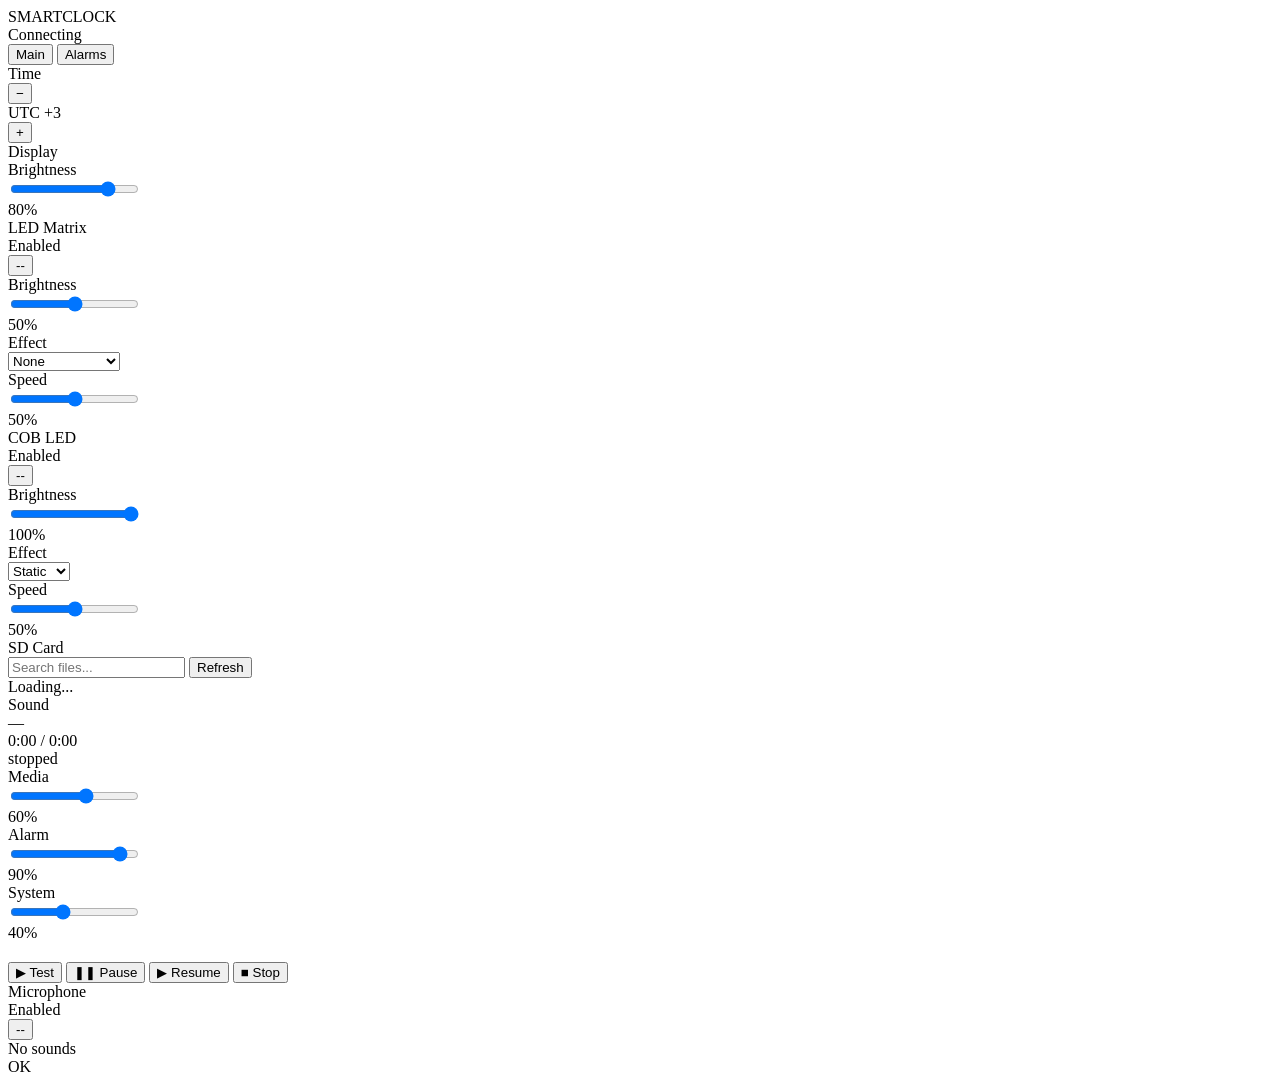
==== commit d3649ed0: "ВЫ" ====
--- a/data/index.html
+++ b/data/index.html
@@ -1,875 +1,14 @@
 <!DOCTYPE html>
 <html lang="ru">
-
 <head>
-
 <meta charset="UTF-8">
-
-<meta name="viewport"
-      content="width=device-width, initial-scale=1.0">
-
+<meta name="viewport" content="width=device-width, initial-scale=1.0">
 <title>SmartClock</title>
-
-<style>
-
-/* ============================================================
-   GLOBAL
-   ============================================================ */
-
-* {
-    box-sizing: border-box;
-}
-
-html,
-body {
-    margin: 0;
-    padding: 0;
-    min-height: 100%;
-    background: #080808;
-    color: #eee;
-    font-family: Arial, Helvetica, sans-serif;
-}
-
-body {
-    min-height: 100vh;
-}
-
-.page {
-    width: 100%;
-    max-width: 900px;
-    margin: 0 auto;
-    padding: 20px 20px 50px;
-}
-
-
-/* ============================================================
-   HEADER
-   ============================================================ */
-
-.header {
-    height: 50px;
-    display: flex;
-    align-items: center;
-    justify-content: space-between;
-    border-bottom: 1px solid #242424;
-}
-
-.logo {
-    font-size: 17px;
-    font-weight: 600;
-    letter-spacing: 0.12em;
-}
-
-.connection {
-    display: flex;
-    align-items: center;
-    gap: 8px;
-    color: #666;
-    font-size: 12px;
-}
-
-.connection-dot {
-    width: 7px;
-    height: 7px;
-    border-radius: 50%;
-    background: #444;
-}
-
-.connection-dot.online {
-    background: #54d88a;
-}
-
-
-/* ============================================================
-   TABS
-   ============================================================ */
-
-.tabs {
-    display: flex;
-    gap: 6px;
-    padding: 15px 0;
-    border-bottom: 1px solid #242424;
-    overflow-x: auto;
-}
-
-.tab {
-    height: 34px;
-    padding: 0 16px;
-}
-
-.tab.active {
-    background: #eee;
-    border-color: #eee;
-    color: #080808;
-}
-
-
-/* ============================================================
-   TAB CONTENT
-   ============================================================ */
-
-.tab-content {
-    display: block;
-}
-
-.tab-content.hidden {
-    display: none;
-}
-
-
-/* ============================================================
-   SECTIONS
-   ============================================================ */
-
-.section {
-    padding: 24px 0;
-    border-bottom: 1px solid #242424;
-}
-
-.section-title {
-    margin-bottom: 18px;
-    color: #666;
-    font-size: 10px;
-    font-weight: 600;
-    letter-spacing: 0.15em;
-    text-transform: uppercase;
-}
-
-
-/* ============================================================
-   TIMEZONE
-   ============================================================ */
-
-.timezone {
-    display: flex;
-    align-items: center;
-    gap: 10px;
-    max-width: 300px;
-}
-
-.timezone-value {
-    width: 100px;
-    text-align: center;
-    font-size: 16px;
-    color: #bbb;
-}
-
-
-/* ============================================================
-   BUTTONS
-   ============================================================ */
-
-button {
-    height: 36px;
-    padding: 0 14px;
-    border: 1px solid #303030;
-    border-radius: 5px;
-    background: #111;
-    color: #ddd;
-    font-size: 12px;
-    cursor: pointer;
-    transition:
-        background 0.1s,
-        border-color 0.1s;
-}
-
-button:hover {
-    background: #181818;
-    border-color: #444;
-}
-
-button:active {
-    background: #222;
-}
-
-button.primary {
-    background: #eee;
-    border-color: #eee;
-    color: #080808;
-}
-
-button.primary:hover {
-    background: #d4d4d4;
-}
-
-button.danger {
-    color: #ff7070;
-}
-
-button.toggle {
-    min-width: 60px;
-}
-
-button.toggle.on {
-    background: #1e3a24;
-    border-color: #2c5a37;
-    color: #7fe0a3;
-}
-
-
-/* ============================================================
-   RANGE
-   ============================================================ */
-
-.range-row {
-    display: flex;
-    align-items: center;
-    gap: 15px;
-    margin-bottom: 20px;
-}
-
-.range-row:last-child {
-    margin-bottom: 0;
-}
-
-.range-label {
-    width: 90px;
-    flex-shrink: 0;
-    color: #aaa;
-    font-size: 12px;
-}
-
-.range-value {
-    width: 45px;
-    text-align: right;
-    color: #666;
-    font-size: 12px;
-    font-variant-numeric: tabular-nums;
-}
-
-input[type="range"] {
-    flex: 1;
-    width: 100%;
-    height: 3px;
-    margin: 0;
-    padding: 0;
-    appearance: none;
-    -webkit-appearance: none;
-    background: #303030;
-    border-radius: 2px;
-    outline: none;
-}
-
-input[type="range"]::-webkit-slider-thumb {
-    appearance: none;
-    -webkit-appearance: none;
-    width: 14px;
-    height: 14px;
-    border: none;
-    border-radius: 50%;
-    background: #eee;
-    cursor: pointer;
-}
-
-input[type="range"]::-moz-range-thumb {
-    width: 14px;
-    height: 14px;
-    border: none;
-    border-radius: 50%;
-    background: #eee;
-    cursor: pointer;
-}
-
-
-/* ============================================================
-   SELECT
-   ============================================================ */
-
-select {
-    flex: 1;
-    height: 36px;
-    padding: 0 12px;
-    border: 1px solid #303030;
-    border-radius: 5px;
-    outline: none;
-    background: #111;
-    color: #eee;
-    font-size: 12px;
-    cursor: pointer;
-}
-
-select:hover {
-    border-color: #444;
-}
-
-
-/* ============================================================
-   TEXT INPUT
-   ============================================================ */
-
-input[type="text"],
-input[type="number"],
-input[type="time"] {
-    height: 36px;
-    padding: 0 12px;
-    border: 1px solid #303030;
-    border-radius: 5px;
-    outline: none;
-    background: #111;
-    color: #eee;
-    font-size: 12px;
-}
-
-input[type="text"]:focus,
-input[type="number"]:focus,
-input[type="time"]:focus {
-    border-color: #555;
-}
-
-
-/* ============================================================
-   ALARM TIME INPUT
-   ============================================================ */
-
-.time-input {
-    display: flex;
-    align-items: center;
-    gap: 6px;
-}
-
-.time-input input {
-    width: 55px;
-    flex: none !important;
-    padding: 0 6px;
-    text-align: center;
-    font-size: 16px;
-    font-variant-numeric: tabular-nums;
-}
-
-.time-input span {
-    color: #666;
-    font-size: 18px;
-    line-height: 36px;
-    user-select: none;
-}
-
-.time-input input::selection {
-    background: #eee;
-    color: #080808;
-}
-
-
-/* ============================================================
-   SWITCH
-   ============================================================ */
-
-.switch-row {
-    display: flex;
-    align-items: center;
-    justify-content: space-between;
-    margin-bottom: 20px;
-}
-
-.switch-label {
-    color: #aaa;
-    font-size: 12px;
-}
-
-
-/* ============================================================
-   SD
-   ============================================================ */
-
-.sd-search {
-    display: flex;
-    gap: 8px;
-    margin-bottom: 15px;
-}
-
-.sd-search input[type="text"] {
-    flex: 1;
-}
-
-.file-list {
-    max-height: 320px;
-    overflow-y: auto;
-}
-
-.file {
-    display: flex;
-    align-items: center;
-    justify-content: space-between;
-    min-height: 38px;
-    border-bottom: 1px solid #181818;
-}
-
-.file:last-child {
-    border-bottom: none;
-}
-
-.file-path {
-    overflow: hidden;
-    text-overflow: ellipsis;
-    white-space: nowrap;
-    color: #aaa;
-    font-size: 12px;
-}
-
-.file-size {
-    flex-shrink: 0;
-    margin-left: 10px;
-    color: #444;
-    font-size: 10px;
-}
-
-
-/* ============================================================
-   SOUND
-   ============================================================ */
-
-.sound-buttons {
-    display: flex;
-    align-items: center;
-    gap: 8px;
-    margin-bottom: 25px;
-}
-
-.record-status {
-    display: flex;
-    align-items: center;
-    margin-left: auto;
-    color: #555;
-    font-size: 11px;
-}
-
-.record-dot {
-    width: 7px;
-    height: 7px;
-    margin-right: 7px;
-    border-radius: 50%;
-    background: #444;
-}
-
-.record-status.recording {
-    color: #ff6b6b;
-}
-
-.record-status.recording .record-dot {
-    background: #ff4d4d;
-}
-
-.audio-list {
-    display: flex;
-    flex-direction: column;
-}
-
-.audio-row {
-    display: flex;
-    align-items: center;
-    gap: 10px;
-    min-height: 45px;
-    border-bottom: 1px solid #181818;
-}
-
-.audio-name {
-    flex: 1;
-    overflow: hidden;
-    text-overflow: ellipsis;
-    white-space: nowrap;
-    color: #aaa;
-    font-size: 12px;
-}
-
-.audio-play {
-    width: 38px;
-    padding: 0;
-}
-
-
-/* ============================================================
-   PLAYER
-   ============================================================ */
-
-.player-status {
-    display: flex;
-    align-items: center;
-    justify-content: space-between;
-    margin-bottom: 20px;
-    padding: 10px 14px;
-    border: 1px solid #222;
-    border-radius: 5px;
-    background: #0c0c0c;
-    font-size: 12px;
-}
-
-.player-track {
-    flex: 1;
-    overflow: hidden;
-    text-overflow: ellipsis;
-    white-space: nowrap;
-    color: #aaa;
-}
-
-.player-time {
-    flex-shrink: 0;
-    margin-left: 12px;
-    color: #666;
-    font-variant-numeric: tabular-nums;
-}
-
-.player-state {
-    flex-shrink: 0;
-    margin-left: 12px;
-    padding: 2px 8px;
-    border-radius: 3px;
-    font-size: 10px;
-    text-transform: uppercase;
-    letter-spacing: 0.1em;
-}
-
-.player-state.playing {
-    color: #7fe0a3;
-    background: #16281b;
-}
-
-.player-state.paused {
-    color: #ffd479;
-    background: #2a2415;
-}
-
-.player-state.fading_out {
-    color: #ff9b6b;
-    background: #2a1d15;
-}
-
-.player-state.stopped {
-    color: #666;
-    background: #141414;
-}
-
-
-/* ============================================================
-   EMPTY
-   ============================================================ */
-
-.empty {
-    padding: 15px 0;
-    color: #444;
-    font-size: 12px;
-}
-
-
-/* ============================================================
-   MESSAGE
-   ============================================================ */
-
-.message {
-    position: fixed;
-    left: 50%;
-    bottom: 20px;
-    z-index: 100;
-    transform: translate(-50%, 20px);
-    padding: 9px 14px;
-    border: 1px solid #303030;
-    border-radius: 5px;
-    background: #111;
-    color: #ccc;
-    font-size: 12px;
-    opacity: 0;
-    pointer-events: none;
-    transition:
-        opacity 0.15s,
-        transform 0.15s;
-}
-
-.message.show {
-    opacity: 1;
-    transform: translate(-50%, 0);
-}
-
-
-/* ============================================================
-   ALARMS
-   ============================================================ */
-
-.alarm-header {
-    display: flex;
-    align-items: center;
-    justify-content: space-between;
-    gap: 15px;
-    margin-bottom: 15px;
-}
-
-.alarm-title {
-    color: #aaa;
-    font-size: 13px;
-}
-
-.alarm-list {
-    display: flex;
-    flex-direction: column;
-}
-
-.alarm-item {
-    display: flex;
-    align-items: center;
-    gap: 15px;
-    min-height: 70px;
-    padding: 10px 0;
-    border-bottom: 1px solid #181818;
-    cursor: pointer;
-}
-
-.alarm-item:hover {
-    background: #0d0d0d;
-}
-
-.alarm-time {
-    width: 100px;
-    flex-shrink: 0;
-    color: #eee;
-    font-size: 24px;
-    font-variant-numeric: tabular-nums;
-}
-
-.alarm-info {
-    flex: 1;
-    min-width: 0;
-}
-
-.alarm-name {
-    overflow: hidden;
-    text-overflow: ellipsis;
-    white-space: nowrap;
-    color: #aaa;
-    font-size: 13px;
-}
-
-.alarm-days {
-    margin-top: 5px;
-    color: #555;
-    font-size: 10px;
-}
-
-.alarm-item .toggle {
-    flex-shrink: 0;
-}
-
-
-/* ============================================================
-   ALARM EDITOR
-   ============================================================ */
-
-.alarm-editor-header {
-    display: flex;
-    align-items: center;
-    justify-content: space-between;
-    gap: 10px;
-    margin-bottom: 20px;
-}
-
-.alarm-editor-header .section-title {
-    margin: 0;
-}
-
-.alarm-form {
-    margin-top: 20px;
-}
-
-.form-row {
-    display: flex;
-    align-items: center;
-    gap: 15px;
-    margin-bottom: 18px;
-}
-
-.form-row > label {
-    width: 90px;
-    flex-shrink: 0;
-    color: #aaa;
-    font-size: 12px;
-}
-
-.form-row input[type="text"],
-.form-row input[type="time"] {
-    flex: 1;
-}
-
-.days {
-    display: flex;
-    flex-wrap: wrap;
-    gap: 5px;
-}
-
-.days button {
-    min-width: 42px;
-    padding: 0 8px;
-}
-
-.days button.selected {
-    background: #eee;
-    border-color: #eee;
-    color: #080808;
-}
-
-
-/* ============================================================
-   ALARM PHASE
-   ============================================================ */
-
-.phase {
-    margin-bottom: 15px;
-    padding: 15px;
-    border: 1px solid #222;
-    border-radius: 6px;
-    background: #0c0c0c;
-}
-
-.phase-header {
-    display: flex;
-    align-items: center;
-    justify-content: space-between;
-    gap: 10px;
-    margin-bottom: 15px;
-}
-
-.phase-title {
-    color: #aaa;
-    font-size: 12px;
-}
-
-.phase-grid {
-    display: grid;
-    grid-template-columns: 1fr 1fr;
-    gap: 12px;
-}
-
-.phase-field {
-    display: flex;
-    flex-direction: column;
-    gap: 6px;
-}
-
-.phase-field label {
-    color: #555;
-    font-size: 10px;
-}
-
-.phase-field small {
-    color: #444;
-    font-size: 9px;
-}
-
-.phase-field input,
-.phase-field select {
-    width: 100%;
-}
-
-
-/* ============================================================
-   DEVICE BLOCK
-   ============================================================ */
-
-.device-block {
-    margin-top: 15px;
-    padding-top: 15px;
-    border-top: 1px solid #1c1c1c;
-}
-
-.device-title {
-    margin-bottom: 10px;
-    color: #777;
-    font-size: 10px;
-    letter-spacing: 0.12em;
-    text-transform: uppercase;
-}
-
-.device-row {
-    display: grid;
-    grid-template-columns: 100px 1fr;
-    gap: 8px;
-    align-items: center;
-    margin-bottom: 8px;
-}
-
-.device-row:last-child {
-    margin-bottom: 0;
-}
-
-.device-row label {
-    color: #666;
-    font-size: 10px;
-}
-
-.device-row input,
-.device-row select {
-    width: 100%;
-}
-
-.device-row .toggle {
-    width: 60px;
-}
-
-
-/* ============================================================
-   ALARM SAVE
-   ============================================================ */
-
-.alarm-save {
-    padding: 20px 0 40px;
-    text-align: right;
-}
-
-
-/* ============================================================
-   MOBILE
-   ============================================================ */
-
-@media (max-width: 650px) {
-
-    .page {
-        padding: 15px 15px 40px;
-    }
-
-    .timezone {
-        max-width: none;
-        width: 100%;
-    }
-
-    .timezone-value {
-        flex: 1;
-    }
-
-    .alarm-item {
-        gap: 8px;
-    }
-
-    .alarm-time {
-        width: 75px;
-        font-size: 20px;
-    }
-
-    .phase-grid {
-        grid-template-columns: 1fr;
-    }
-
-    .device-row {
-        grid-template-columns: 80px 1fr;
-    }
-
-    .alarm-header {
-        align-items: flex-start;
-    }
-
-    .alarm-header .primary {
-        white-space: nowrap;
-    }
-
-    .time-input {
-        gap: 4px;
-    }
-
-    .time-input input {
-        width: 50px;
-    }
-
-}
-
-</style>
-
+<link rel="stylesheet" href="/css/base.css">
+<link rel="stylesheet" href="/css/components.css">
+<link rel="stylesheet" href="/css/main.css">
+<link rel="stylesheet" href="/css/alarms.css">
 </head>
-
-
 <body>
 
 <div class="page">
@@ -1691,3916 +830,6 @@
     OK
 </div>
 
-
-<script>
-
-/* ============================================================
-   STATE
-   ============================================================ */
-
-let files = [];
-
-let timezoneOffset = 3;
-
-let selectedSound = null;
-
-let messageTimer = null;
-
-let playerRequest = false;
-
-let paramsRequest = false;
-
-let sdRequest = false;
-
-const debounceTimers = {};
-
-
-/* ============================================================
-   ALARM STATE
-   ============================================================ */
-
-let alarms = [];
-
-let currentAlarm = null;
-
-const DAY_NAMES = [
-    "Mon",
-    "Tue",
-    "Wed",
-    "Thu",
-    "Fri",
-    "Sat",
-    "Sun"
-];
-
-
-/* ============================================================
-   MESSAGE
-   ============================================================ */
-
-function showMessage(text) {
-
-    const el =
-        document.getElementById(
-            "message"
-        );
-
-    el.textContent = text;
-
-    el.classList.add("show");
-
-    clearTimeout(
-        messageTimer
-    );
-
-    messageTimer =
-        setTimeout(
-            () => {
-
-                el.classList.remove(
-                    "show"
-                );
-
-            },
-            1200
-        );
-}
-
-
-/* ============================================================
-   CONNECTION
-   ============================================================ */
-
-function setConnection(online) {
-
-    const dot =
-        document.getElementById(
-            "connectionDot"
-        );
-
-    const text =
-        document.getElementById(
-            "connectionText"
-        );
-
-    dot.classList.toggle(
-        "online",
-        online
-    );
-
-    text.textContent =
-        online
-            ? "Online"
-            : "Offline";
-}
-
-
-/* ============================================================
-   API FETCH
-   ============================================================ */
-
-async function apiFetch(
-    url,
-    options = {},
-    timeout = 1200
-) {
-
-    const controller =
-        new AbortController();
-
-    const timer =
-        setTimeout(
-            () => controller.abort(),
-            timeout
-        );
-
-    try {
-
-        const response =
-            await fetch(
-                url,
-                {
-                    ...options,
-                    cache: "no-store",
-                    signal:
-                        controller.signal
-                }
-            );
-
-        if (!response.ok) {
-
-            throw new Error(
-                "HTTP " +
-                response.status
-            );
-
-        }
-
-        return response;
-
-    } finally {
-
-        clearTimeout(timer);
-
-    }
-}
-
-
-/* ============================================================
-   DEBOUNCE
-   ============================================================ */
-
-function debounce(
-    name,
-    callback,
-    delay = 80
-) {
-
-    clearTimeout(
-        debounceTimers[name]
-    );
-
-    debounceTimers[name] =
-        setTimeout(
-            callback,
-            delay
-        );
-}
-
-
-/* ============================================================
-   SET PARAM
-   ============================================================ */
-
-async function setParam(
-    name,
-    value,
-    silent = true
-) {
-
-    try {
-
-        const response =
-            await apiFetch(
-                "/api/param",
-                {
-                    method: "POST",
-
-                    headers: {
-                        "Content-Type":
-                            "application/json"
-                    },
-
-                    body:
-                        JSON.stringify({
-                            param: name,
-                            value:
-                                Number(value)
-                        })
-                },
-
-                1000
-            );
-
-        const result =
-            await response.json();
-
-        if (!result.ok) {
-
-            throw new Error(
-                result.error ||
-                "Parameter error"
-            );
-
-        }
-
-        setConnection(true);
-
-        return result;
-
-    } catch (e) {
-
-        setConnection(false);
-
-        if (!silent) {
-
-            showMessage(
-                "Error: " + name
-            );
-
-        }
-
-        return null;
-
-    }
-}
-
-
-/* ============================================================
-   LOAD PARAMETERS
-   ============================================================ */
-
-async function loadParams() {
-
-    if (paramsRequest) {
-        return;
-    }
-
-    paramsRequest = true;
-
-    try {
-
-        const response =
-            await apiFetch(
-                "/api/params",
-                {},
-                1500
-            );
-
-        const p =
-            await response.json();
-
-
-        /* DISPLAY */
-
-        setRange(
-            "brightness",
-            p.brightness,
-            "brightness_value"
-        );
-
-
-        /* MATRIX */
-
-        applyToggle(
-            "mx_on",
-            p.mx_on
-        );
-
-        setRange(
-            "mx_br",
-            p.mx_br,
-            "mx_br_value"
-        );
-
-        const matrixEffect =
-            document.getElementById(
-                "mx_eff"
-            );
-
-        if (
-            matrixEffect &&
-            p.mx_eff !== undefined
-        ) {
-
-            matrixEffect.value =
-                p.mx_eff;
-
-        }
-
-        setRange(
-            "mx_spd",
-            p.mx_spd,
-            "mx_spd_value"
-        );
-
-
-        /* COB */
-
-        applyToggle(
-            "cob_on",
-            p.cob_on
-        );
-
-        setRange(
-            "cob_br",
-            p.cob_br,
-            "cob_br_value"
-        );
-
-        const effect =
-            document.getElementById(
-                "cob_eff"
-            );
-
-        if (
-            effect &&
-            p.cob_eff !== undefined
-        ) {
-
-            effect.value =
-                p.cob_eff;
-
-        }
-
-        setRange(
-            "cob_spd",
-            p.cob_spd,
-            "cob_spd_value"
-        );
-
-
-        /* VOLUME */
-
-        setRange(
-            "vol_media",
-            p.vol_media,
-            "vol_media_value"
-        );
-
-        setRange(
-            "vol_alarm",
-            p.vol_alarm,
-            "vol_alarm_value"
-        );
-
-        setRange(
-            "vol_system",
-            p.vol_system,
-            "vol_system_value"
-        );
-
-
-        /* MICROPHONE */
-
-        applyToggle(
-            "mic_on",
-            p.mic_on
-        );
-
-
-        /* TIMEZONE */
-
-        if (
-            p.utc !== undefined
-        ) {
-
-            timezoneOffset =
-                Number(p.utc);
-
-            renderTimezone();
-
-        }
-
-        setConnection(true);
-
-    } catch (e) {
-
-        setConnection(false);
-
-    } finally {
-
-        paramsRequest = false;
-
-    }
-}
-
-
-/* ============================================================
-   RANGE
-   ============================================================ */
-
-function setRange(
-    id,
-    value,
-    valueId
-) {
-
-    const el =
-        document.getElementById(id);
-
-    if (
-        !el ||
-        value === undefined ||
-        value === null
-    ) {
-
-        return;
-
-    }
-
-    el.value = value;
-
-    if (valueId) {
-
-        const valueEl =
-            document.getElementById(
-                valueId
-            );
-
-        if (valueEl) {
-
-            valueEl.textContent =
-                value + "%";
-
-        }
-
-    }
-}
-
-
-/* ============================================================
-   TOGGLE
-   ============================================================ */
-
-function applyToggle(
-    id,
-    value
-) {
-
-    const el =
-        document.getElementById(id);
-
-    if (!el) {
-        return;
-    }
-
-    const on =
-        value === 1 ||
-        value === true ||
-        value === "1";
-
-    el.classList.toggle(
-        "on",
-        on
-    );
-
-    el.textContent =
-        on
-            ? "ON"
-            : "OFF";
-}
-
-
-/* ============================================================
-   TABS
-   ============================================================ */
-
-function openTab(tab) {
-
-    const main =
-        document.getElementById(
-            "mainTab"
-        );
-
-    const alarmsTab =
-        document.getElementById(
-            "alarmsTab"
-        );
-
-    const editor =
-        document.getElementById(
-            "alarmEditor"
-        );
-
-    const mainButton =
-        document.getElementById(
-            "tabMain"
-        );
-
-    const alarmButton =
-        document.getElementById(
-            "tabAlarms"
-        );
-
-
-    if (tab === "alarms") {
-
-        main.style.display =
-            "none";
-
-        alarmsTab.style.display =
-            "block";
-
-        editor.style.display =
-            "none";
-
-        mainButton.classList.remove(
-            "active"
-        );
-
-        alarmButton.classList.add(
-            "active"
-        );
-
-        loadAlarms();
-
-    } else {
-
-        main.style.display =
-            "block";
-
-        alarmsTab.style.display =
-            "none";
-
-        editor.style.display =
-            "none";
-
-        mainButton.classList.add(
-            "active"
-        );
-
-        alarmButton.classList.remove(
-            "active"
-        );
-
-    }
-}
-
-
-/* ============================================================
-   TIMEZONE
-   ============================================================ */
-
-function renderTimezone() {
-
-    const sign =
-        timezoneOffset >= 0
-            ? "+"
-            : "";
-
-    document.getElementById(
-        "timezone"
-    ).textContent =
-        "UTC " +
-        sign +
-        timezoneOffset;
-}
-
-
-async function changeTimezone(delta) {
-
-    let value =
-        timezoneOffset + delta;
-
-    if (value < -12) {
-        value = -12;
-    }
-
-    if (value > 14) {
-        value = 14;
-    }
-
-    const oldValue =
-        timezoneOffset;
-
-    timezoneOffset =
-        value;
-
-    renderTimezone();
-
-    const result =
-        await setParam(
-            "utc",
-            value,
-            false
-        );
-
-    if (!result) {
-
-        timezoneOffset =
-            oldValue;
-
-        renderTimezone();
-
-        showMessage(
-            "Timezone error"
-        );
-
-        return;
-
-    }
-
-    showMessage(
-        "Timezone changed"
-    );
-}
-
-
-/* ============================================================
-   DISPLAY
-   ============================================================ */
-
-function changeBrightness(value) {
-
-    document.getElementById(
-        "brightness_value"
-    ).textContent =
-        value + "%";
-
-    debounce(
-        "brightness",
-        () =>
-            setParam(
-                "brightness",
-                value
-            )
-    );
-}
-
-
-/* ============================================================
-   MATRIX
-   ============================================================ */
-
-async function toggleMatrix() {
-
-    const el =
-        document.getElementById(
-            "mx_on"
-        );
-
-    const oldState =
-        el.classList.contains(
-            "on"
-        );
-
-    const newState =
-        oldState
-            ? 0
-            : 1;
-
-    applyToggle(
-        "mx_on",
-        newState
-    );
-
-    const result =
-        await setParam(
-            "mx_on",
-            newState,
-            false
-        );
-
-    if (!result) {
-
-        applyToggle(
-            "mx_on",
-            oldState
-        );
-
-    }
-}
-
-
-function changeMatrixBrightness(
-    value
-) {
-
-    document.getElementById(
-        "mx_br_value"
-    ).textContent =
-        value + "%";
-
-    debounce(
-        "mx_br",
-        () =>
-            setParam(
-                "mx_br",
-                value
-            )
-    );
-}
-
-
-function changeMatrixEffect(
-    value
-) {
-
-    setParam(
-        "mx_eff",
-        value
-    );
-}
-
-
-function changeMatrixSpeed(
-    value
-) {
-
-    document.getElementById(
-        "mx_spd_value"
-    ).textContent =
-        value + "%";
-
-    debounce(
-        "mx_spd",
-        () =>
-            setParam(
-                "mx_spd",
-                value
-            )
-    );
-}
-
-
-/* ============================================================
-   COB
-   ============================================================ */
-
-async function toggleCob() {
-
-    const el =
-        document.getElementById(
-            "cob_on"
-        );
-
-    const oldState =
-        el.classList.contains(
-            "on"
-        );
-
-    const newState =
-        oldState
-            ? 0
-            : 1;
-
-    applyToggle(
-        "cob_on",
-        newState
-    );
-
-    const result =
-        await setParam(
-            "cob_on",
-            newState,
-            false
-        );
-
-    if (!result) {
-
-        applyToggle(
-            "cob_on",
-            oldState
-        );
-
-    }
-}
-
-
-function changeCobBrightness(
-    value
-) {
-
-    document.getElementById(
-        "cob_br_value"
-    ).textContent =
-        value + "%";
-
-    debounce(
-        "cob_br",
-        () =>
-            setParam(
-                "cob_br",
-                value
-            )
-    );
-}
-
-
-function changeCobEffect(
-    value
-) {
-
-    setParam(
-        "cob_eff",
-        value
-    );
-}
-
-
-function changeCobSpeed(
-    value
-) {
-
-    document.getElementById(
-        "cob_spd_value"
-    ).textContent =
-        value + "%";
-
-    debounce(
-        "cob_spd",
-        () =>
-            setParam(
-                "cob_spd",
-                value
-            )
-    );
-}
-
-
-/* ============================================================
-   VOLUME
-   ============================================================ */
-
-function changeVolume(
-    name,
-    value
-) {
-
-    document.getElementById(
-        name + "_value"
-    ).textContent =
-        value + "%";
-
-    debounce(
-        name,
-        () =>
-            setParam(
-                name,
-                value
-            ),
-        60
-    );
-}
-
-
-/* ============================================================
-   MICROPHONE
-   ============================================================ */
-
-async function toggleMic() {
-
-    const el =
-        document.getElementById(
-            "mic_on"
-        );
-
-    const oldState =
-        el.classList.contains(
-            "on"
-        );
-
-    const newState =
-        oldState
-            ? 0
-            : 1;
-
-    applyToggle(
-        "mic_on",
-        newState
-    );
-
-    const result =
-        await setParam(
-            "mic_on",
-            newState,
-            false
-        );
-
-    if (!result) {
-
-        applyToggle(
-            "mic_on",
-            oldState
-        );
-
-    }
-}
-
-
-/* ============================================================
-   SD
-   ============================================================ */
-
-async function loadSD() {
-
-    if (sdRequest) {
-        return;
-    }
-
-    sdRequest = true;
-
-    const list =
-        document.getElementById(
-            "fileList"
-        );
-
-    list.innerHTML =
-        '<div class="empty">Loading...</div>';
-
-    try {
-
-        const response =
-            await apiFetch(
-                "/api/sd",
-                {},
-                2500
-            );
-
-        const data =
-            await response.json();
-
-        files =
-            Array.isArray(
-                data.files
-            )
-                ? data.files
-                : [];
-
-        renderFiles();
-
-        renderAudioFiles();
-
-        setConnection(true);
-
-    } catch (e) {
-
-        list.innerHTML =
-            '<div class="empty">SD unavailable</div>';
-
-    } finally {
-
-        sdRequest = false;
-
-    }
-}
-
-
-function filterFiles() {
-
-    renderFiles();
-
-}
-
-
-function renderFiles() {
-
-    const list =
-        document.getElementById(
-            "fileList"
-        );
-
-    const input =
-        document.getElementById(
-            "searchInput"
-        );
-
-    const query =
-        input.value
-            .toLowerCase()
-            .trim();
-
-    const filtered =
-        files.filter(
-            f =>
-                String(f.path)
-                    .toLowerCase()
-                    .includes(query)
-        );
-
-    if (!filtered.length) {
-
-        list.innerHTML =
-            '<div class="empty">No files</div>';
-
-        return;
-
-    }
-
-    const fragment =
-        document.createDocumentFragment();
-
-    filtered.forEach(
-        f => {
-
-            const row =
-                document.createElement(
-                    "div"
-                );
-
-            row.className =
-                "file";
-
-            const path =
-                document.createElement(
-                    "div"
-                );
-
-            path.className =
-                "file-path";
-
-            path.textContent =
-                f.path;
-
-            const size =
-                document.createElement(
-                    "div"
-                );
-
-            size.className =
-                "file-size";
-
-            size.textContent =
-                f.type === "dir"
-                    ? "DIR"
-                    : formatSize(
-                        Number(
-                            f.size || 0
-                        )
-                    );
-
-            row.appendChild(
-                path
-            );
-
-            row.appendChild(
-                size
-            );
-
-            fragment.appendChild(
-                row
-            );
-
-        }
-    );
-
-    list.replaceChildren(
-        fragment
-    );
-}
-
-
-function formatSize(bytes) {
-
-    if (bytes < 1024) {
-
-        return bytes + " B";
-
-    }
-
-    if (
-        bytes <
-        1024 * 1024
-    ) {
-
-        return (
-            bytes / 1024
-        ).toFixed(1) +
-        " KB";
-
-    }
-
-    return (
-        bytes /
-        1024 /
-        1024
-    ).toFixed(1) +
-    " MB";
-}
-
-
-/* ============================================================
-   AUDIO FILES
-   ============================================================ */
-
-function renderAudioFiles() {
-
-    const list =
-        document.getElementById(
-            "audioList"
-        );
-
-    const audioFiles =
-        files.filter(
-            f => {
-
-                if (
-                    f.type === "dir"
-                ) {
-
-                    return false;
-
-                }
-
-                const path =
-                    String(
-                        f.path
-                    ).toLowerCase();
-
-                return (
-                    path.endsWith(
-                        ".wav"
-                    ) ||
-                    path.endsWith(
-                        ".mp3"
-                    )
-                );
-
-            }
-        );
-
-    if (!audioFiles.length) {
-
-        list.innerHTML =
-            '<div class="empty">No sounds</div>';
-
-        return;
-
-    }
-
-    const fragment =
-        document.createDocumentFragment();
-
-    audioFiles.forEach(
-        f => {
-
-            const row =
-                document.createElement(
-                    "div"
-                );
-
-            row.className =
-                "audio-row";
-
-            const name =
-                document.createElement(
-                    "div"
-                );
-
-            name.className =
-                "audio-name";
-
-            name.textContent =
-                f.path;
-
-            const button =
-                document.createElement(
-                    "button"
-                );
-
-            button.className =
-                "audio-play";
-
-            button.textContent =
-                "▶";
-
-            button.onclick =
-                () =>
-                    playSound(
-                        f.path
-                    );
-
-            row.appendChild(
-                name
-            );
-
-            row.appendChild(
-                button
-            );
-
-            fragment.appendChild(
-                row
-            );
-
-        }
-    );
-
-    list.replaceChildren(
-        fragment
-    );
-}
-
-
-/* ============================================================
-   PLAYER
-   ============================================================ */
-
-async function playSound(
-    path,
-    stream = 0
-) {
-
-    selectedSound =
-        path;
-
-    try {
-
-        await apiFetch(
-            "/api/audio/play",
-            {
-
-                method: "POST",
-
-                headers: {
-                    "Content-Type":
-                        "application/json"
-                },
-
-                body:
-                    JSON.stringify({
-
-                        path: path,
-
-                        stream: stream,
-
-                        localPercent: 100,
-
-                        fadeInMs: 0,
-
-                        fadeOutMs: 0,
-
-                        curve: 0
-
-                    })
-
-            },
-
-            1200
-        );
-
-        setConnection(true);
-
-        await updatePlayerStatus();
-
-        showMessage(
-            "Playing"
-        );
-
-    } catch (e) {
-
-        showMessage(
-            "Playback error"
-        );
-
-    }
-}
-
-
-async function playSelectedSound() {
-
-    if (selectedSound) {
-
-        await playSound(
-            selectedSound
-        );
-
-        return;
-
-    }
-
-    const wav =
-        files.find(
-            f =>
-                f.type !== "dir" &&
-                String(
-                    f.path
-                )
-                    .toLowerCase()
-                    .endsWith(".wav")
-        );
-
-    if (!wav) {
-
-        showMessage(
-            "No WAV files"
-        );
-
-        return;
-
-    }
-
-    await playSound(
-        wav.path
-    );
-}
-
-
-async function pauseSound() {
-
-    try {
-
-        await apiFetch(
-            "/api/audio/pause",
-            {
-                method: "POST"
-            },
-            1000
-        );
-
-        await updatePlayerStatus();
-
-        showMessage(
-            "Paused"
-        );
-
-    } catch (e) {
-
-        showMessage(
-            "Pause error"
-        );
-
-    }
-}
-
-
-async function resumeSound() {
-
-    try {
-
-        await apiFetch(
-            "/api/audio/resume",
-            {
-                method: "POST"
-            },
-            1000
-        );
-
-        await updatePlayerStatus();
-
-        showMessage(
-            "Resumed"
-        );
-
-    } catch (e) {
-
-        showMessage(
-            "Resume error"
-        );
-
-    }
-}
-
-
-async function stopSound() {
-
-    try {
-
-        await apiFetch(
-            "/api/audio/stop",
-            {
-
-                method: "POST",
-
-                headers: {
-                    "Content-Type":
-                        "application/json"
-                },
-
-                body:
-                    JSON.stringify({
-                        fadeOutMs: 0
-                    })
-
-            },
-            1000
-        );
-
-        await updatePlayerStatus();
-
-        showMessage(
-            "Playback stopped"
-        );
-
-    } catch (e) {
-
-        showMessage(
-            "Stop error"
-        );
-
-    }
-}
-
-
-/* ============================================================
-   PLAYER STATUS
-   ============================================================ */
-
-function formatTime(ms) {
-
-    const total =
-        Math.floor(
-            Number(ms || 0) /
-            1000
-        );
-
-    const minutes =
-        Math.floor(
-            total / 60
-        );
-
-    const seconds =
-        total %
-        60;
-
-    return (
-        minutes +
-        ":" +
-        String(seconds)
-            .padStart(2, "0")
-    );
-}
-
-
-async function updatePlayerStatus() {
-
-    if (playerRequest) {
-        return;
-    }
-
-    playerRequest = true;
-
-    try {
-
-        const response =
-            await apiFetch(
-                "/api/audio/status",
-                {},
-                700
-            );
-
-        const s =
-            await response.json();
-
-
-        document.getElementById(
-            "playerTrack"
-        ).textContent =
-            s.path &&
-            s.path.length
-                ? s.path
-                : "—";
-
-
-        document.getElementById(
-            "playerTime"
-        ).textContent =
-            formatTime(
-                s.positionMs
-            ) +
-            " / " +
-            formatTime(
-                s.durationMs
-            );
-
-
-        const state =
-            s.state ||
-            "stopped";
-
-        const stateEl =
-            document.getElementById(
-                "playerState"
-            );
-
-        stateEl.textContent =
-            state;
-
-        stateEl.className =
-            "player-state " +
-            state;
-
-    } catch (e) {
-
-        /* silent */
-
-    } finally {
-
-        playerRequest = false;
-
-    }
-}
-
-
-/* ============================================================
-   ALARM API
-   ============================================================ */
-
-async function loadAlarms() {
-
-    const list =
-        document.getElementById(
-            "alarmList"
-        );
-
-    list.innerHTML =
-        '<div class="empty">Loading...</div>';
-
-    try {
-
-        const response =
-            await apiFetch(
-                "/api/alarms",
-                {},
-                2000
-            );
-
-        const data =
-            await response.json();
-
-        alarms =
-            Array.isArray(data.alarms)
-                ? data.alarms
-                : [];
-
-        renderAlarmList();
-
-        setConnection(true);
-
-    } catch (e) {
-
-        list.innerHTML =
-            '<div class="empty">Unable to load alarms</div>';
-
-    }
-}
-
-
-/* ============================================================
-   ALARM LIST
-   ============================================================ */
-
-function renderAlarmList() {
-
-    const list =
-        document.getElementById(
-            "alarmList"
-        );
-
-    list.replaceChildren();
-
-    if (!alarms.length) {
-
-        list.innerHTML =
-            '<div class="empty">No alarms</div>';
-
-        return;
-
-    }
-
-
-    alarms.forEach(
-        alarm => {
-
-            const row =
-                document.createElement(
-                    "div"
-                );
-
-            row.className =
-                "alarm-item";
-
-            row.onclick =
-                () =>
-                    openAlarmEditor(
-                        alarm.id
-                    );
-
-
-            const time =
-                document.createElement(
-                    "div"
-                );
-
-            time.className =
-                "alarm-time";
-
-            time.textContent =
-                formatAlarmTime(
-                    alarm.time
-                );
-
-
-            const info =
-                document.createElement(
-                    "div"
-                );
-
-            info.className =
-                "alarm-info";
-
-
-            const name =
-                document.createElement(
-                    "div"
-                );
-
-            name.className =
-                "alarm-name";
-
-            name.textContent =
-                alarm.name ||
-                "Alarm";
-
-
-            const days =
-                document.createElement(
-                    "div"
-                );
-
-            days.className =
-                "alarm-days";
-
-            days.textContent =
-                formatAlarmDays(
-                    alarm.repeatMask
-                );
-
-
-            info.appendChild(
-                name
-            );
-
-            info.appendChild(
-                days
-            );
-
-
-            const toggle =
-                document.createElement(
-                    "button"
-                );
-
-            toggle.className =
-                "toggle";
-
-            const enabled =
-                Boolean(
-                    alarm.enabled
-                );
-
-            toggle.textContent =
-                enabled
-                    ? "ON"
-                    : "OFF";
-
-            toggle.classList.toggle(
-                "on",
-                enabled
-            );
-
-
-            toggle.onclick =
-                async event => {
-
-                    event.stopPropagation();
-
-                    await setAlarmEnabled(
-                        alarm.id,
-                        !enabled
-                    );
-
-                };
-
-
-            row.appendChild(
-                time
-            );
-
-            row.appendChild(
-                info
-            );
-
-            row.appendChild(
-                toggle
-            );
-
-            list.appendChild(
-                row
-            );
-
-        }
-    );
-}
-
-
-/* ============================================================
-   ALARM TIME
-   ============================================================ */
-
-function formatAlarmTime(time) {
-
-    if (!time) {
-        return "--:--";
-    }
-
-    const hour =
-        Math.max(
-            0,
-            Math.min(
-                23,
-                Number(
-                    time.hour || 0
-                )
-            )
-        );
-
-    const minute =
-        Math.max(
-            0,
-            Math.min(
-                59,
-                Number(
-                    time.minute || 0
-                )
-            )
-        );
-
-    return (
-        String(hour).padStart(
-            2,
-            "0"
-        ) +
-        ":" +
-        String(minute).padStart(
-            2,
-            "0"
-        )
-    );
-}
-
-
-function formatAlarmTimeWithSeconds(time) {
-
-    if (!time) {
-        return "00:00:00";
-    }
-
-    const hour =
-        Math.max(
-            0,
-            Math.min(
-                23,
-                Number(
-                    time.hour || 0
-                )
-            )
-        );
-
-    const minute =
-        Math.max(
-            0,
-            Math.min(
-                59,
-                Number(
-                    time.minute || 0
-                )
-            )
-        );
-
-    const second =
-        Math.max(
-            0,
-            Math.min(
-                59,
-                Number(
-                    time.second || 0
-                )
-            )
-        );
-
-    return (
-        String(hour).padStart(
-            2,
-            "0"
-        ) +
-        ":" +
-        String(minute).padStart(
-            2,
-            "0"
-        ) +
-        ":" +
-        String(second).padStart(
-            2,
-            "0"
-        )
-    );
-}
-
-
-/* ============================================================
-   ALARM TIME INPUT
-   ============================================================ */
-
-function padAlarmTimePart(
-    value
-) {
-
-    return String(
-        Math.max(
-            0,
-            Number(
-                value || 0
-            )
-        )
-    ).padStart(
-        2,
-        "0"
-    );
-}
-
-
-function clampAlarmTimePart(
-    value,
-    min,
-    max
-) {
-
-    const digits =
-        String(
-            value || ""
-        )
-            .replace(
-                /\D/g,
-                ""
-            )
-            .slice(
-                0,
-                2
-            );
-
-    if (!digits) {
-        return "";
-    }
-
-    const number =
-        Math.min(
-            max,
-            Math.max(
-                min,
-                Number(digits)
-            )
-        );
-
-    return padAlarmTimePart(
-        number
-    );
-}
-
-
-function setupAlarmTimeInput(
-    id,
-    min,
-    max,
-    nextId,
-    prevId
-) {
-
-    const input =
-        document.getElementById(
-            id
-        );
-
-    if (!input) {
-        return;
-    }
-
-
-    input.addEventListener(
-        "focus",
-        () => {
-
-            input.select();
-
-        }
-    );
-
-
-    input.addEventListener(
-        "input",
-        () => {
-
-            let value =
-                input.value
-                    .replace(
-                        /\D/g,
-                        ""
-                    )
-                    .slice(
-                        0,
-                        2
-                    );
-
-            input.value =
-                value;
-
-
-            if (
-                value.length === 2
-            ) {
-
-                const number =
-                    Number(value);
-
-                input.value =
-                    padAlarmTimePart(
-                        Math.min(
-                            max,
-                            Math.max(
-                                min,
-                                number
-                            )
-                        )
-                    );
-
-
-                if (nextId) {
-
-                    document.getElementById(
-                        nextId
-                    ).focus();
-
-                }
-
-            }
-
-        }
-    );
-
-
-    input.addEventListener(
-        "blur",
-        () => {
-
-            if (
-                input.value === ""
-            ) {
-
-                input.value =
-                    padAlarmTimePart(
-                        min
-                    );
-
-                return;
-
-            }
-
-            input.value =
-                clampAlarmTimePart(
-                    input.value,
-                    min,
-                    max
-                );
-
-        }
-    );
-
-
-    input.addEventListener(
-        "keydown",
-        event => {
-
-            /* UP / DOWN */
-
-            if (
-                event.key === "ArrowUp" ||
-                event.key === "ArrowDown"
-            ) {
-
-                event.preventDefault();
-
-                let value =
-                    Number(
-                        input.value || min
-                    );
-
-                value +=
-                    event.key === "ArrowUp"
-                        ? 1
-                        : -1;
-
-
-                if (
-                    value > max
-                ) {
-
-                    value = min;
-
-                }
-
-                if (
-                    value < min
-                ) {
-
-                    value = max;
-
-                }
-
-
-                input.value =
-                    padAlarmTimePart(
-                        value
-                    );
-
-                return;
-
-            }
-
-
-            /* ENTER */
-
-            if (
-                event.key === "Enter"
-            ) {
-
-                event.preventDefault();
-
-                if (nextId) {
-
-                    document.getElementById(
-                        nextId
-                    ).focus();
-
-                }
-
-                return;
-
-            }
-
-
-            /* BACKSPACE */
-
-            if (
-                event.key === "Backspace" &&
-                input.value === "" &&
-                prevId
-            ) {
-
-                document.getElementById(
-                    prevId
-                ).focus();
-
-            }
-
-        }
-    );
-
-}
-
-
-setupAlarmTimeInput(
-    "alarm_hour",
-    0,
-    23,
-    "alarm_minute",
-    null
-);
-
-setupAlarmTimeInput(
-    "alarm_minute",
-    0,
-    59,
-    "alarm_second",
-    "alarm_hour"
-);
-
-setupAlarmTimeInput(
-    "alarm_second",
-    0,
-    59,
-    null,
-    "alarm_minute"
-);
-
-
-function getAlarmTime() {
-
-    const hour =
-        Number(
-            document.getElementById(
-                "alarm_hour"
-            ).value
-        );
-
-    const minute =
-        Number(
-            document.getElementById(
-                "alarm_minute"
-            ).value
-        );
-
-    const second =
-        Number(
-            document.getElementById(
-                "alarm_second"
-            ).value
-        );
-
-
-    if (
-        !Number.isInteger(hour) ||
-        hour < 0 ||
-        hour > 23 ||
-
-        !Number.isInteger(minute) ||
-        minute < 0 ||
-        minute > 59 ||
-
-        !Number.isInteger(second) ||
-        second < 0 ||
-        second > 59
-    ) {
-
-        return null;
-
-    }
-
-
-    return {
-
-        hour,
-
-        minute,
-
-        second
-
-    };
-
-}
-
-
-/* ============================================================
-   ALARM DAYS
-   ============================================================ */
-
-function formatAlarmDays(mask) {
-
-    mask =
-        Number(mask || 0);
-
-    if (mask === 0) {
-        return "Once";
-    }
-
-    if (mask === 127) {
-        return "Every day";
-    }
-
-    if (mask === 31) {
-        return "Mon – Fri";
-    }
-
-    const result = [];
-
-    for (
-        let i = 0;
-        i < 7;
-        ++i
-    ) {
-
-        if (
-            mask &
-            (1 << i)
-        ) {
-
-            result.push(
-                DAY_NAMES[i]
-            );
-
-        }
-
-    }
-
-    return result.join(
-        " · "
-    );
-}
-
-
-/* ============================================================
-   TIME CONVERSION
-   ============================================================ */
-
-function minutesToMs(value) {
-
-    return Math.round(
-        Number(value || 0) *
-        60000
-    );
-}
-
-
-function secondsToMs(value) {
-
-    return Math.round(
-        Number(value || 0) *
-        1000
-    );
-}
-
-
-function msToMinutes(value) {
-
-    return Number(
-        Number(value || 0) /
-        60000
-    ).toFixed(2);
-}
-
-
-function msToSeconds(value) {
-
-    return Number(
-        Number(value || 0) /
-        1000
-    ).toFixed(2);
-}
-
-
-/* ============================================================
-   REPEAT MASK
-   ============================================================ */
-
-function daysToMask() {
-
-    let mask = 0;
-
-    document
-        .querySelectorAll(
-            ".days button.selected"
-        )
-        .forEach(
-            button => {
-
-                const day =
-                    Number(
-                        button.dataset.day
-                    );
-
-                mask |=
-                    1 << day;
-
-            }
-        );
-
-    return mask;
-}
-
-
-function maskToDays(mask) {
-
-    document
-        .querySelectorAll(
-            ".days button"
-        )
-        .forEach(
-            button => {
-
-                const day =
-                    Number(
-                        button.dataset.day
-                    );
-
-                button.classList.toggle(
-                    "selected",
-                    (
-                        mask &
-                        (1 << day)
-                    ) !== 0
-                );
-
-            }
-        );
-}
-
-
-/* ============================================================
-   DAY BUTTONS
-   ============================================================ */
-
-document
-    .querySelectorAll(
-        ".days button"
-    )
-    .forEach(
-        button => {
-
-            button.onclick =
-                () => {
-
-                    button.classList.toggle(
-                        "selected"
-                    );
-
-                };
-
-        }
-    );
-
-
-/* ============================================================
-   CREATE ALARM
-   ============================================================ */
-
-function createAlarm() {
-
-    currentAlarm = {
-
-        schemaVersion: 1,
-
-        id: null,
-
-        name:
-            "New alarm",
-
-        enabled:
-            false,
-
-        time: {
-
-            hour:
-                7,
-
-            minute:
-                30,
-
-            second:
-                0
-
-        },
-
-        repeatMask:
-            31,
-
-        phases: [
-
-            {
-
-                startOffsetMs:
-                    0,
-
-                durationMs:
-                    30000,
-
-                condition:
-                    "always",
-
-                matrix: {
-
-                    enabled:
-                        true,
-
-                    effectId:
-                        "static",
-
-                    start:
-                        0,
-
-                    end:
-                        100,
-
-                    speedMs:
-                        0,
-
-                    durationMs:
-                        30000
-
-                },
-
-                audio: {
-
-                    enabled:
-                        false,
-
-                    effectId:
-                        "melody",
-
-                    start:
-                        0,
-
-                    end:
-                        100,
-
-                    speedMs:
-                        0,
-
-                    durationMs:
-                        30000,
-
-                    loop:
-                        false
-
-                },
-
-                cob: {
-
-                    enabled:
-                        false,
-
-                    effectId:
-                        "static",
-
-                    start:
-                        0,
-
-                    end:
-                        100,
-
-                    speedMs:
-                        0,
-
-                    durationMs:
-                        30000,
-
-                    maxDurationMs:
-                        0
-
-                }
-
-            }
-
-        ]
-
-    };
-
-    showAlarmEditor();
-
-}
-
-
-/* ============================================================
-   OPEN ALARM
-   ============================================================ */
-
-async function openAlarmEditor(id) {
-
-    try {
-
-        const response =
-            await apiFetch(
-                "/api/alarms/" +
-                encodeURIComponent(
-                    id
-                ),
-                {},
-                1500
-            );
-
-        currentAlarm =
-            await response.json();
-
-        showAlarmEditor();
-
-    } catch (e) {
-
-        showMessage(
-            "Unable to load alarm"
-        );
-
-    }
-}
-
-
-/* ============================================================
-   SHOW ALARM EDITOR
-   ============================================================ */
-
-function showAlarmEditor() {
-
-    document.getElementById(
-        "alarmsTab"
-    ).style.display =
-        "none";
-
-    document.getElementById(
-        "alarmEditor"
-    ).style.display =
-        "block";
-
-
-    document.getElementById(
-        "alarm_name"
-    ).value =
-        currentAlarm.name ||
-        "";
-
-
-    const time =
-        currentAlarm.time || {
-
-            hour: 0,
-
-            minute: 0,
-
-            second: 0
-
-        };
-
-
-    document.getElementById(
-        "alarm_hour"
-    ).value =
-        padAlarmTimePart(
-            Math.max(
-                0,
-                Math.min(
-                    23,
-                    Number(
-                        time.hour || 0
-                    )
-                )
-            )
-        );
-
-
-    document.getElementById(
-        "alarm_minute"
-    ).value =
-        padAlarmTimePart(
-            Math.max(
-                0,
-                Math.min(
-                    59,
-                    Number(
-                        time.minute || 0
-                    )
-                )
-            )
-        );
-
-
-    document.getElementById(
-        "alarm_second"
-    ).value =
-        padAlarmTimePart(
-            Math.max(
-                0,
-                Math.min(
-                    59,
-                    Number(
-                        time.second || 0
-                    )
-                )
-            )
-        );
-
-
-    applyAlarmToggle(
-        currentAlarm.enabled
-    );
-
-
-    maskToDays(
-        currentAlarm.repeatMask
-    );
-
-
-    renderAlarmPhases();
-
-}
-
-
-/* ============================================================
-   ALARM ENABLE
-   ============================================================ */
-
-function applyAlarmToggle(
-    value
-) {
-
-    const button =
-        document.getElementById(
-            "alarm_enabled"
-        );
-
-    const enabled =
-        Boolean(value);
-
-    button.classList.toggle(
-        "on",
-        enabled
-    );
-
-    button.textContent =
-        enabled
-            ? "ON"
-            : "OFF";
-}
-
-
-function toggleAlarmEnabled() {
-
-    currentAlarm.enabled =
-        !currentAlarm.enabled;
-
-    applyAlarmToggle(
-        currentAlarm.enabled
-    );
-}
-
-
-/* ============================================================
-   RENDER PHASES
-   ============================================================ */
-
-function renderAlarmPhases() {
-
-    const container =
-        document.getElementById(
-            "alarmPhases"
-        );
-
-    container.replaceChildren();
-
-    currentAlarm.phases =
-        currentAlarm.phases ||
-        [];
-
-
-    currentAlarm.phases.forEach(
-        (
-            phase,
-            index
-        ) => {
-
-            renderPhase(
-                container,
-                phase,
-                index
-            );
-
-        }
-    );
-}
-
-
-/* ============================================================
-   RENDER PHASE
-   ============================================================ */
-
-function renderPhase(
-    container,
-    phase,
-    index
-) {
-
-    const element =
-        document.createElement(
-            "div"
-        );
-
-    element.className =
-        "phase";
-
-
-    element.innerHTML = `
-
-        <div class="phase-header">
-
-            <div class="phase-title">
-                Phase ${index + 1}
-            </div>
-
-            <button
-                class="danger"
-                onclick="removeAlarmPhase(${index})"
-            >
-                Remove
-            </button>
-
-        </div>
-
-
-        <div class="phase-grid">
-
-
-            <div class="phase-field">
-
-                <label>
-                    Start offset
-                </label>
-
-                <input
-                    id="phase_${index}_offset"
-                    type="number"
-                    step="0.1"
-                    value="${msToMinutes(
-                        phase.startOffsetMs
-                    )}"
-                >
-
-                <small>
-                    minutes from alarm time
-                </small>
-
-            </div>
-
-
-            <div class="phase-field">
-
-                <label>
-                    Duration
-                </label>
-
-                <input
-                    id="phase_${index}_duration"
-                    type="number"
-                    step="0.1"
-                    min="0"
-                    value="${
-                        phase.durationMs === 0
-                            ? ""
-                            : msToMinutes(
-                                phase.durationMs
-                            )
-                    }"
-                    placeholder="Until stopped"
-                >
-
-                <small>
-                    empty = until stopped
-                </small>
-
-            </div>
-
-
-            <div class="phase-field">
-
-                <label>
-                    Condition
-                </label>
-
-                <select
-                    id="phase_${index}_condition"
-                >
-
-                    <option value="always">
-                        Always
-                    </option>
-
-                    <option value="if_not_dismissed">
-                        If not dismissed
-                    </option>
-
-                    <option value="if_not_snoozed">
-                        If not snoozed
-                    </option>
-
-                    <option value="if_no_motion">
-                        If no motion
-                    </option>
-
-                </select>
-
-            </div>
-
-        </div>
-
-
-        <div class="device-block">
-
-            <div class="device-title">
-                Matrix
-            </div>
-
-            ${renderMatrixFields(
-                phase,
-                index
-            )}
-
-        </div>
-
-
-        <div class="device-block">
-
-            <div class="device-title">
-                Audio
-            </div>
-
-            ${renderAudioFields(
-                phase,
-                index
-            )}
-
-        </div>
-
-
-        <div class="device-block">
-
-            <div class="device-title">
-                COB
-            </div>
-
-            ${renderCobFields(
-                phase,
-                index
-            )}
-
-        </div>
-
-    `;
-
-
-    container.appendChild(
-        element
-    );
-
-
-    document.getElementById(
-        `phase_${index}_condition`
-    ).value =
-        phase.condition ||
-        "always";
-
-
-    document.getElementById(
-        `matrix_${index}_effect`
-    ).value =
-        phase.matrix?.effectId ||
-        "static";
-
-
-    document.getElementById(
-        `audio_${index}_effect`
-    ).value =
-        phase.audio?.effectId ||
-        "melody";
-
-
-    document.getElementById(
-        `cob_${index}_effect`
-    ).value =
-        phase.cob?.effectId ||
-        "static";
-}
-
-
-/* ============================================================
-   MATRIX FIELDS
-   ============================================================ */
-
-function renderMatrixFields(
-    phase,
-    index
-) {
-
-    const m =
-        phase.matrix || {};
-
-    return `
-
-        <div class="device-row">
-
-            <label>
-                Enabled
-            </label>
-
-            <button
-                id="matrix_${index}_enabled"
-                class="toggle ${
-                    m.enabled
-                        ? "on"
-                        : ""
-                }"
-                onclick="
-                    togglePhaseDevice(
-                        ${index},
-                        'matrix'
-                    )
-                "
-            >
-                ${
-                    m.enabled
-                        ? "ON"
-                        : "OFF"
-                }
-            </button>
-
-        </div>
-
-
-        <div class="device-row">
-
-            <label>
-                Effect
-            </label>
-
-            <select
-                id="matrix_${index}_effect"
-            >
-
-                <option value="static">
-                    Static
-                </option>
-
-                <option value="fade">
-                    Fade
-                </option>
-
-                <option value="pulse">
-                    Pulse
-                </option>
-
-            </select>
-
-        </div>
-
-
-        <div class="device-row">
-
-            <label>
-                Start
-            </label>
-
-            <input
-                id="matrix_${index}_start"
-                type="number"
-                min="0"
-                max="100"
-                value="${m.start ?? 0}"
-            >
-
-        </div>
-
-
-        <div class="device-row">
-
-            <label>
-                End
-            </label>
-
-            <input
-                id="matrix_${index}_end"
-                type="number"
-                min="0"
-                max="100"
-                value="${m.end ?? 100}"
-            >
-
-        </div>
-
-
-        <div class="device-row">
-
-            <label>
-                Speed
-            </label>
-
-            <input
-                id="matrix_${index}_speed"
-                type="number"
-                min="0"
-                step="0.1"
-                value="${
-                    msToSeconds(
-                        m.speedMs
-                    )
-                }"
-            >
-
-        </div>
-
-    `;
-}
-
-
-/* ============================================================
-   AUDIO FIELDS
-   ============================================================ */
-
-function renderAudioFields(
-    phase,
-    index
-) {
-
-    const a =
-        phase.audio || {};
-
-    return `
-
-        <div class="device-row">
-
-            <label>
-                Enabled
-            </label>
-
-            <button
-                id="audio_${index}_enabled"
-                class="toggle ${
-                    a.enabled
-                        ? "on"
-                        : ""
-                }"
-                onclick="
-                    togglePhaseDevice(
-                        ${index},
-                        'audio'
-                    )
-                "
-            >
-                ${
-                    a.enabled
-                        ? "ON"
-                        : "OFF"
-                }
-            </button>
-
-        </div>
-
-
-        <div class="device-row">
-
-            <label>
-                Effect
-            </label>
-
-            <select
-                id="audio_${index}_effect"
-            >
-
-                <option value="melody">
-                    Melody
-                </option>
-
-            </select>
-
-        </div>
-
-
-        <div class="device-row">
-
-            <label>
-                Start
-            </label>
-
-            <input
-                id="audio_${index}_start"
-                type="number"
-                min="0"
-                max="100"
-                value="${a.start ?? 0}"
-            >
-
-        </div>
-
-
-        <div class="device-row">
-
-            <label>
-                End
-            </label>
-
-            <input
-                id="audio_${index}_end"
-                type="number"
-                min="0"
-                max="100"
-                value="${a.end ?? 100}"
-            >
-
-        </div>
-
-
-        <div class="device-row">
-
-            <label>
-                Loop
-            </label>
-
-            <button
-                id="audio_${index}_loop"
-                class="toggle ${
-                    a.loop
-                        ? "on"
-                        : ""
-                }"
-                onclick="
-                    togglePhaseLoop(
-                        ${index}
-                    )
-                "
-            >
-                ${
-                    a.loop
-                        ? "ON"
-                        : "OFF"
-                }
-            </button>
-
-        </div>
-
-    `;
-}
-
-
-/* ============================================================
-   COB FIELDS
-   ============================================================ */
-
-function renderCobFields(
-    phase,
-    index
-) {
-
-    const c =
-        phase.cob || {};
-
-    return `
-
-        <div class="device-row">
-
-            <label>
-                Enabled
-            </label>
-
-            <button
-                id="cob_${index}_enabled"
-                class="toggle ${
-                    c.enabled
-                        ? "on"
-                        : ""
-                }"
-                onclick="
-                    togglePhaseDevice(
-                        ${index},
-                        'cob'
-                    )
-                "
-            >
-                ${
-                    c.enabled
-                        ? "ON"
-                        : "OFF"
-                }
-            </button>
-
-        </div>
-
-
-        <div class="device-row">
-
-            <label>
-                Effect
-            </label>
-
-            <select
-                id="cob_${index}_effect"
-            >
-
-                <option value="static">
-                    Static
-                </option>
-
-                <option value="blink">
-                    Blink
-                </option>
-
-            </select>
-
-        </div>
-
-
-        <div class="device-row">
-
-            <label>
-                Start
-            </label>
-
-            <input
-                id="cob_${index}_start"
-                type="number"
-                min="0"
-                max="100"
-                value="${c.start ?? 0}"
-            >
-
-        </div>
-
-
-        <div class="device-row">
-
-            <label>
-                End
-            </label>
-
-            <input
-                id="cob_${index}_end"
-                type="number"
-                min="0"
-                max="100"
-                value="${c.end ?? 100}"
-            >
-
-        </div>
-
-
-        <div class="device-row">
-
-            <label>
-                Max duration
-            </label>
-
-            <input
-                id="cob_${index}_maxDuration"
-                type="number"
-                min="0"
-                step="0.1"
-                value="${
-                    c.maxDurationMs
-                        ? msToMinutes(
-                            c.maxDurationMs
-                        )
-                        : ""
-                }"
-                placeholder="Unlimited"
-            >
-
-        </div>
-
-    `;
-}
-
-
-/* ============================================================
-   PHASE DEVICE TOGGLE
-   ============================================================ */
-
-function togglePhaseDevice(
-    index,
-    device
-) {
-
-    const phase =
-        currentAlarm.phases[index];
-
-    phase[device] =
-        phase[device] || {};
-
-    phase[device].enabled =
-        !phase[device].enabled;
-
-    renderAlarmPhases();
-}
-
-
-function togglePhaseLoop(
-    index
-) {
-
-    const phase =
-        currentAlarm.phases[index];
-
-    phase.audio =
-        phase.audio || {};
-
-    phase.audio.loop =
-        !phase.audio.loop;
-
-    renderAlarmPhases();
-}
-
-
-/* ============================================================
-   ADD PHASE
-   ============================================================ */
-
-function addAlarmPhase() {
-
-    currentAlarm.phases.push({
-
-        startOffsetMs:
-            0,
-
-        durationMs:
-            30000,
-
-        condition:
-            "if_not_dismissed",
-
-        matrix: {
-
-            enabled:
-                false,
-
-            effectId:
-                "static",
-
-            start:
-                0,
-
-            end:
-                100,
-
-            speedMs:
-                0,
-
-            durationMs:
-                30000
-
-        },
-
-        audio: {
-
-            enabled:
-                false,
-
-            effectId:
-                "melody",
-
-            start:
-                0,
-
-            end:
-                100,
-
-            speedMs:
-                0,
-
-            durationMs:
-                30000,
-
-            loop:
-                false
-
-        },
-
-        cob: {
-
-            enabled:
-                false,
-
-            effectId:
-                "static",
-
-            start:
-                0,
-
-            end:
-                100,
-
-            speedMs:
-                0,
-
-            durationMs:
-                30000,
-
-            maxDurationMs:
-                0
-
-        }
-
-    });
-
-    renderAlarmPhases();
-}
-
-
-/* ============================================================
-   REMOVE PHASE
-   ============================================================ */
-
-function removeAlarmPhase(
-    index
-) {
-
-    currentAlarm.phases.splice(
-        index,
-        1
-    );
-
-    renderAlarmPhases();
-}
-
-
-/* ============================================================
-   READ PHASE
-   ============================================================ */
-
-function readPhase(
-    phase,
-    index
-) {
-
-    phase.startOffsetMs =
-        minutesToMs(
-            document.getElementById(
-                `phase_${index}_offset`
-            ).value
-        );
-
-
-    const duration =
-        document.getElementById(
-            `phase_${index}_duration`
-        ).value;
-
-
-    phase.durationMs =
-        duration === ""
-            ? 0
-            : minutesToMs(
-                duration
-            );
-
-
-    phase.condition =
-        document.getElementById(
-            `phase_${index}_condition`
-        ).value;
-
-
-    /* MATRIX */
-
-    phase.matrix =
-        phase.matrix || {};
-
-    phase.matrix.enabled =
-        document.getElementById(
-            `matrix_${index}_enabled`
-        ).classList.contains(
-            "on"
-        );
-
-    phase.matrix.effectId =
-        document.getElementById(
-            `matrix_${index}_effect`
-        ).value;
-
-    phase.matrix.start =
-        Number(
-            document.getElementById(
-                `matrix_${index}_start`
-            ).value
-        );
-
-    phase.matrix.end =
-        Number(
-            document.getElementById(
-                `matrix_${index}_end`
-            ).value
-        );
-
-    phase.matrix.speedMs =
-        secondsToMs(
-            document.getElementById(
-                `matrix_${index}_speed`
-            ).value
-        );
-
-    phase.matrix.durationMs =
-        phase.durationMs;
-
-
-    /* AUDIO */
-
-    phase.audio =
-        phase.audio || {};
-
-    phase.audio.enabled =
-        document.getElementById(
-            `audio_${index}_enabled`
-        ).classList.contains(
-            "on"
-        );
-
-    phase.audio.effectId =
-        document.getElementById(
-            `audio_${index}_effect`
-        ).value;
-
-    phase.audio.start =
-        Number(
-            document.getElementById(
-                `audio_${index}_start`
-            ).value
-        );
-
-    phase.audio.end =
-        Number(
-            document.getElementById(
-                `audio_${index}_end`
-            ).value
-        );
-
-    phase.audio.loop =
-        document.getElementById(
-            `audio_${index}_loop`
-        ).classList.contains(
-            "on"
-        );
-
-    phase.audio.speedMs =
-        0;
-
-    phase.audio.durationMs =
-        phase.durationMs;
-
-
-    /* COB */
-
-    phase.cob =
-        phase.cob || {};
-
-    phase.cob.enabled =
-        document.getElementById(
-            `cob_${index}_enabled`
-        ).classList.contains(
-            "on"
-        );
-
-    phase.cob.effectId =
-        document.getElementById(
-            `cob_${index}_effect`
-        ).value;
-
-    phase.cob.start =
-        Number(
-            document.getElementById(
-                `cob_${index}_start`
-            ).value
-        );
-
-    phase.cob.end =
-        Number(
-            document.getElementById(
-                `cob_${index}_end`
-            ).value
-        );
-
-
-    const maxDuration =
-        document.getElementById(
-            `cob_${index}_maxDuration`
-        ).value;
-
-
-    phase.cob.maxDurationMs =
-        maxDuration === ""
-            ? 0
-            : minutesToMs(
-                maxDuration
-            );
-
-}
-
-
-/* ============================================================
-   SAVE ALARM
-   ============================================================ */
-
-async function saveCurrentAlarm() {
-
-    if (!currentAlarm) {
-        return;
-    }
-
-
-    currentAlarm.name =
-        document.getElementById(
-            "alarm_name"
-        ).value.trim();
-
-
-    if (!currentAlarm.name) {
-
-        showMessage(
-            "Enter alarm name"
-        );
-
-        return;
-
-    }
-
-
-    const parsedTime =
-        getAlarmTime();
-
-
-    if (!parsedTime) {
-
-        showMessage(
-            "Invalid time"
-        );
-
-        document.getElementById(
-            "alarm_hour"
-        ).focus();
-
-        return;
-
-    }
-
-
-    currentAlarm.time =
-        parsedTime;
-
-
-    currentAlarm.repeatMask =
-        daysToMask();
-
-
-    currentAlarm.phases.forEach(
-        (
-            phase,
-            index
-        ) => {
-
-            readPhase(
-                phase,
-                index
-            );
-
-        }
-    );
-
-
-    try {
-
-        const method =
-            currentAlarm.id
-                ? "PUT"
-                : "POST";
-
-
-        const url =
-            currentAlarm.id
-                ? "/api/alarms/" +
-                  encodeURIComponent(
-                      currentAlarm.id
-                  )
-                : "/api/alarms";
-
-
-        const response =
-            await apiFetch(
-                url,
-                {
-
-                    method,
-
-                    headers: {
-
-                        "Content-Type":
-                            "application/json"
-
-                    },
-
-                    body:
-                        JSON.stringify(
-                            currentAlarm
-                        )
-
-                },
-
-                2000
-            );
-
-
-        const result =
-            await response.json();
-
-
-        if (!result.ok) {
-
-            throw new Error(
-                result.error ||
-                "Save failed"
-            );
-
-        }
-
-
-        showMessage(
-            "Alarm saved"
-        );
-
-
-        closeAlarmEditor();
-
-
-        await loadAlarms();
-
-
-    } catch (e) {
-
-        showMessage(
-            "Alarm save error"
-        );
-
-    }
-}
-
-
-/* ============================================================
-   ENABLE / DISABLE ALARM
-   ============================================================ */
-
-async function setAlarmEnabled(
-    id,
-    enabled
-) {
-
-    try {
-
-        const response =
-            await apiFetch(
-                "/api/alarms/" +
-                encodeURIComponent(
-                    id
-                ) +
-                "/enabled",
-                {
-
-                    method: "POST",
-
-                    headers: {
-
-                        "Content-Type":
-                            "application/json"
-
-                    },
-
-                    body:
-                        JSON.stringify({
-                            enabled
-                        })
-
-                },
-
-                1200
-            );
-
-
-        const result =
-            await response.json();
-
-
-        if (!result.ok) {
-
-            throw new Error();
-
-        }
-
-
-        await loadAlarms();
-
-
-    } catch (e) {
-
-        showMessage(
-            "Unable to change alarm"
-        );
-
-    }
-}
-
-
-/* ============================================================
-   DELETE ALARM
-   ============================================================ */
-
-async function deleteCurrentAlarm() {
-
-    if (!currentAlarm) {
-        return;
-    }
-
-
-    if (
-        !confirm(
-            "Delete this alarm?"
-        )
-    ) {
-
-        return;
-
-    }
-
-
-    try {
-
-        const response =
-            await apiFetch(
-                "/api/alarms/" +
-                encodeURIComponent(
-                    currentAlarm.id
-                ),
-                {
-
-                    method:
-                        "DELETE"
-
-                },
-
-                1500
-            );
-
-
-        const result =
-            await response.json();
-
-
-        if (!result.ok) {
-
-            throw new Error();
-
-        }
-
-
-        showMessage(
-            "Alarm deleted"
-        );
-
-
-        closeAlarmEditor();
-
-
-        await loadAlarms();
-
-
-    } catch (e) {
-
-        showMessage(
-            "Delete error"
-        );
-
-    }
-}
-
-
-/* ============================================================
-   CLOSE ALARM EDITOR
-   ============================================================ */
-
-function closeAlarmEditor() {
-
-    currentAlarm = null;
-
-    document.getElementById(
-        "alarmEditor"
-    ).style.display =
-        "none";
-
-    document.getElementById(
-        "alarmsTab"
-    ).style.display =
-        "block";
-}
-
-
-/* ============================================================
-   INIT
-   ============================================================ */
-
-renderTimezone();
-
-
-(async function init() {
-
-    await loadParams();
-
-    await Promise.all([
-
-        loadSD(),
-
-        updatePlayerStatus()
-
-    ]);
-
-})();
-
-
-/* ============================================================
-   PLAYER POLLING
-   ============================================================ */
-
-setInterval(
-    updatePlayerStatus,
-    1000
-);
-
-</script>
-
+<script type="module" src="/js/app.js"></script>
 </body>
-
-</html>+</html>
